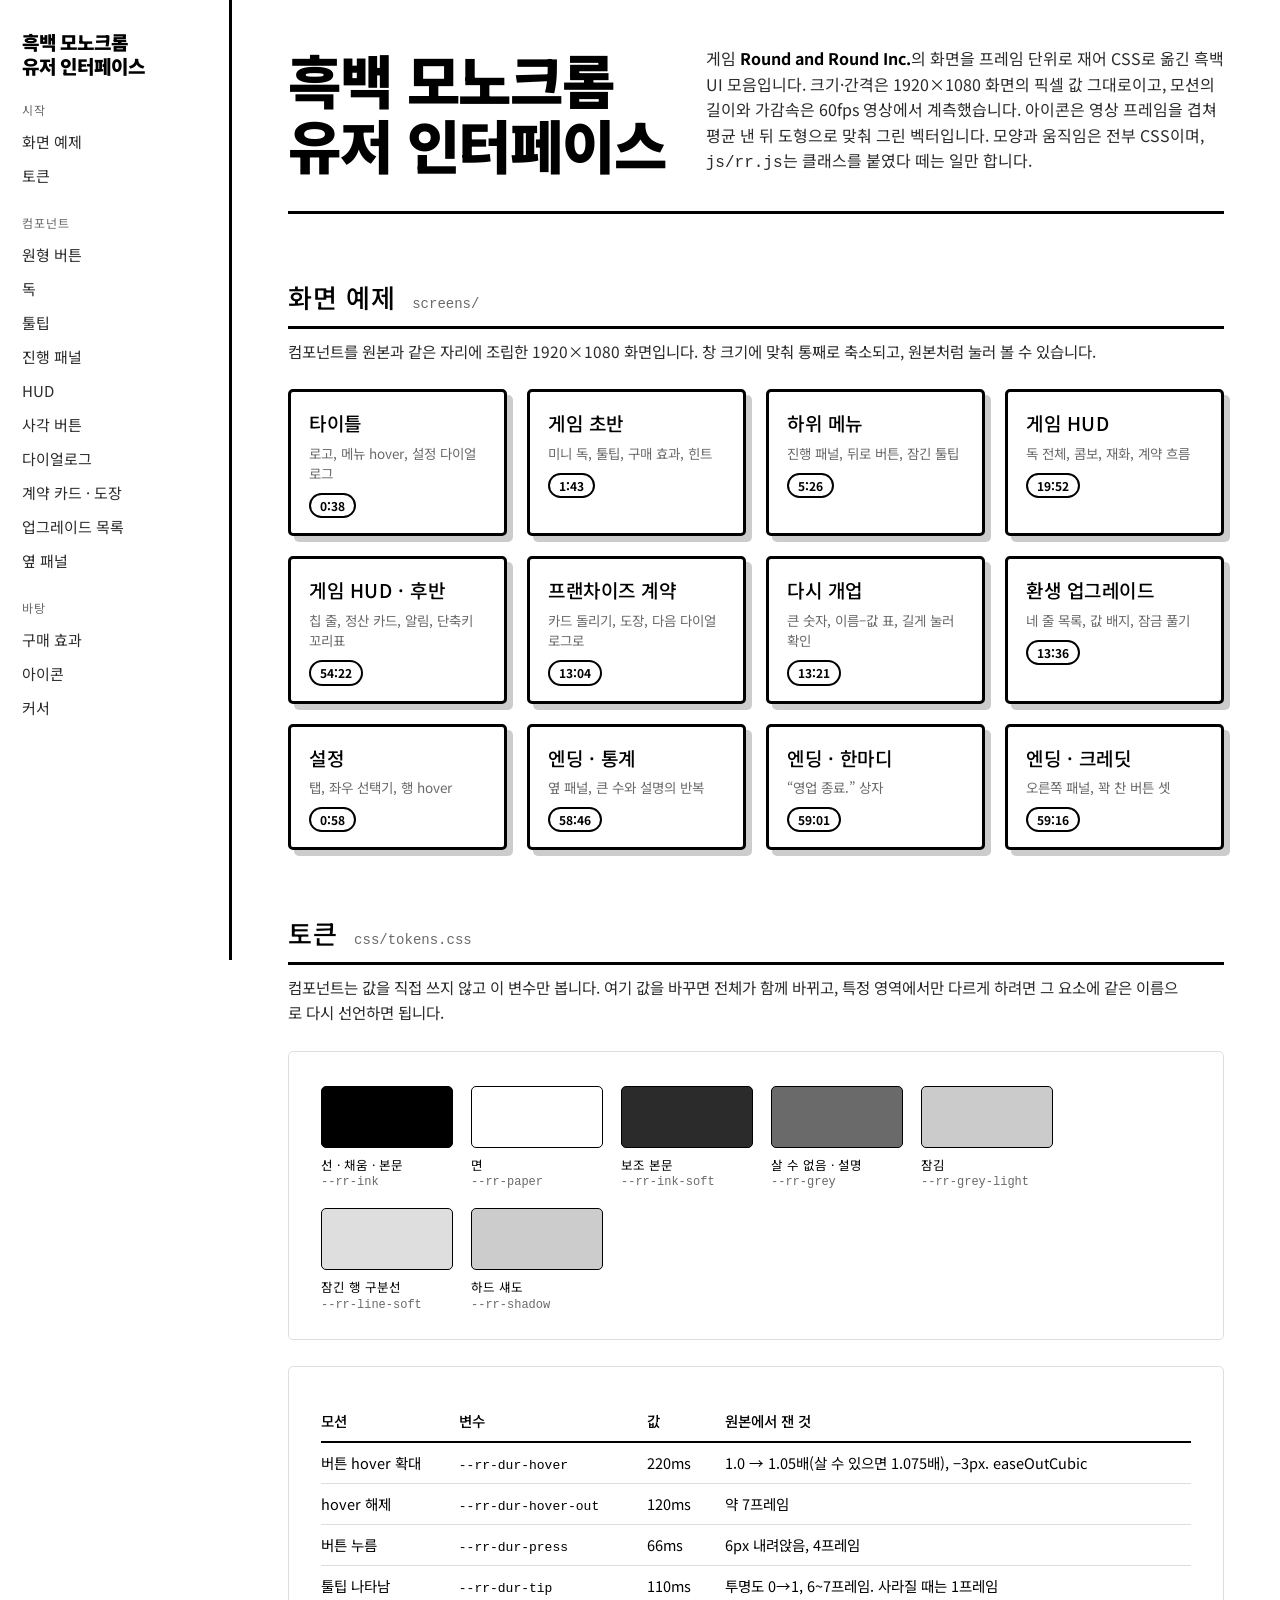
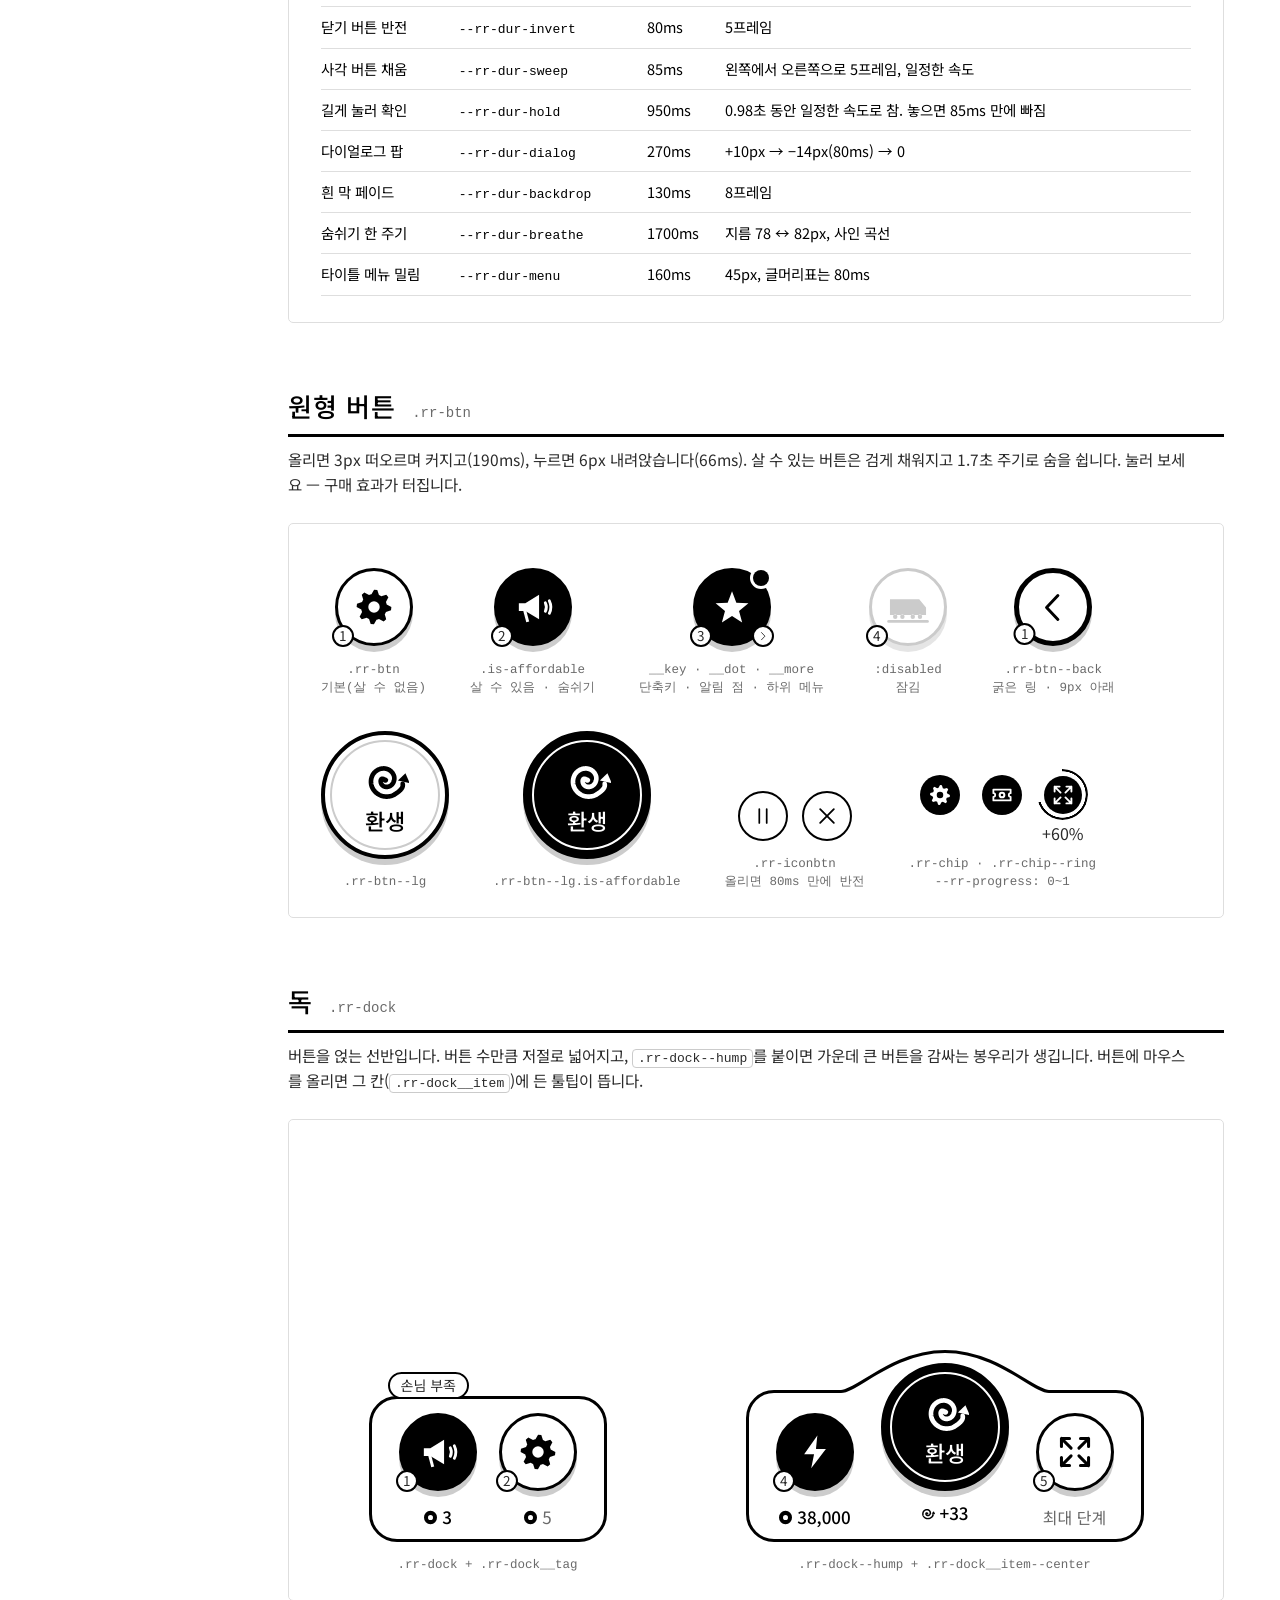
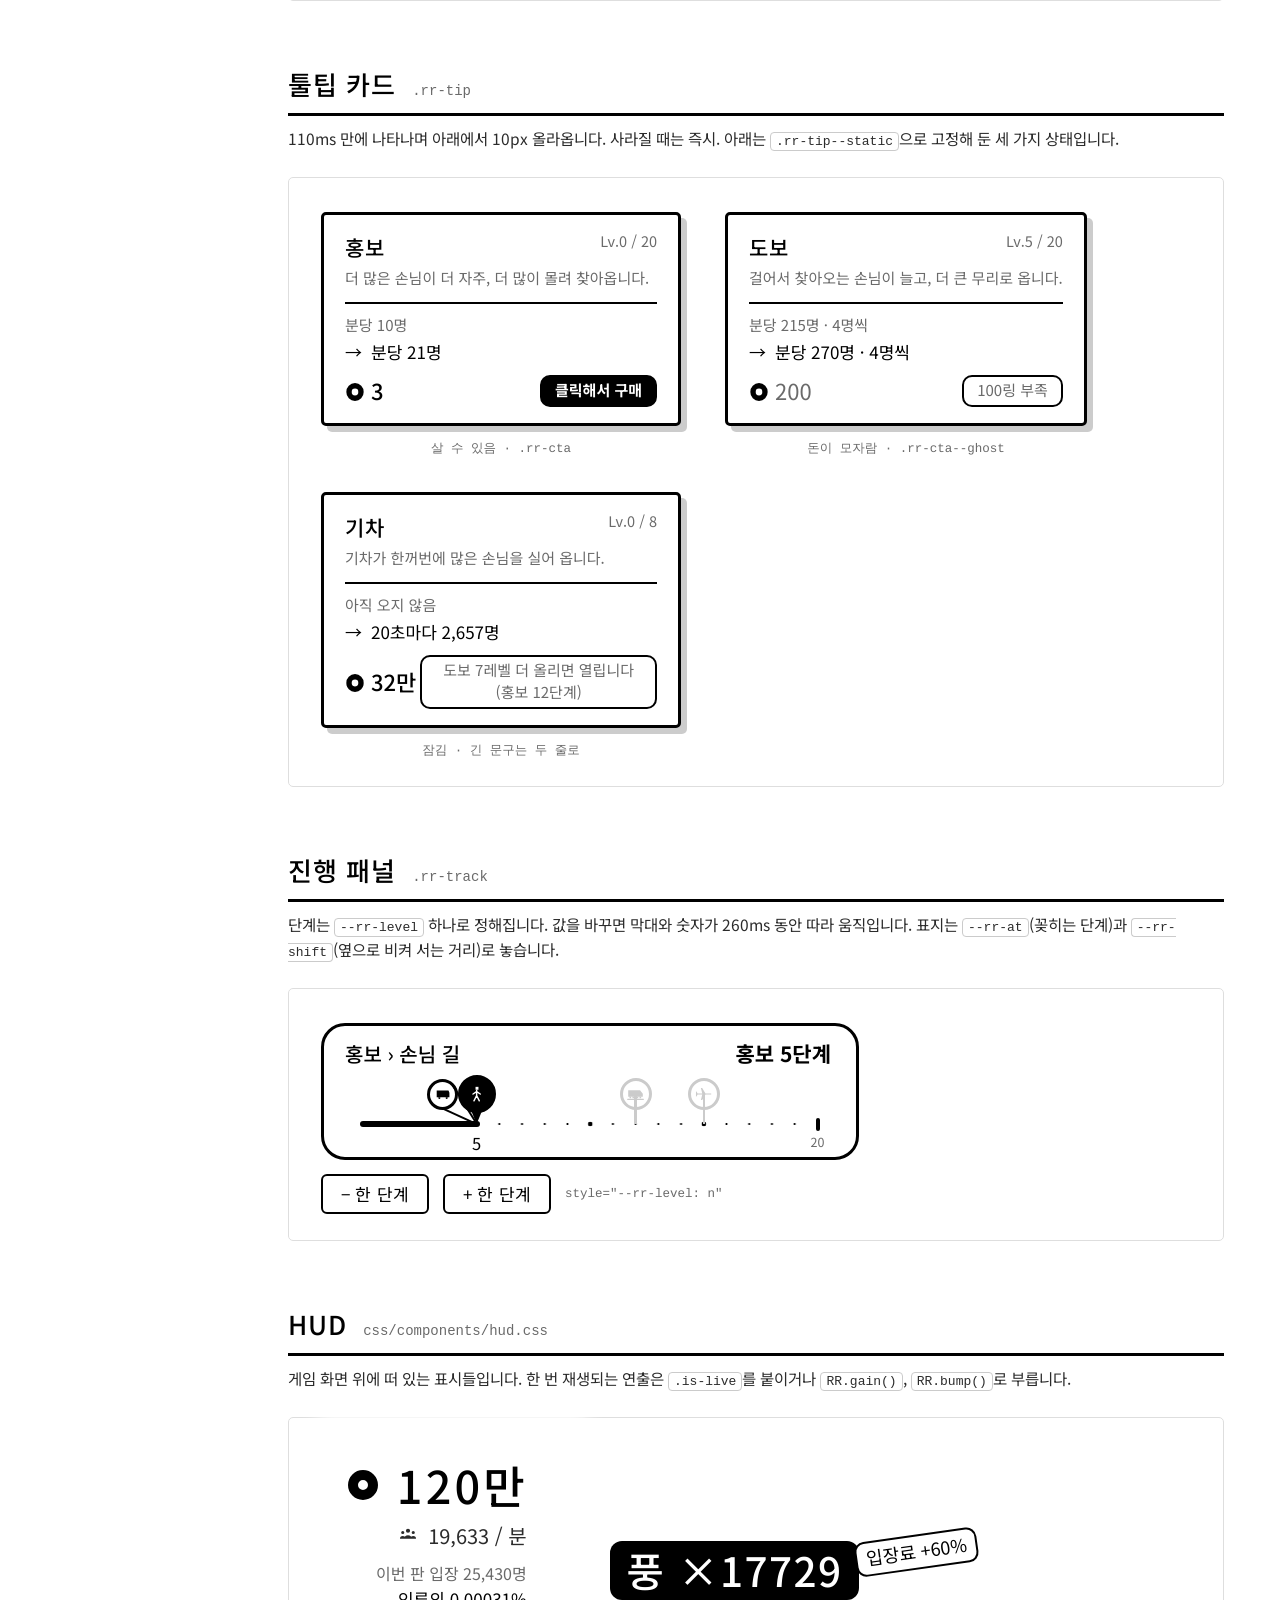
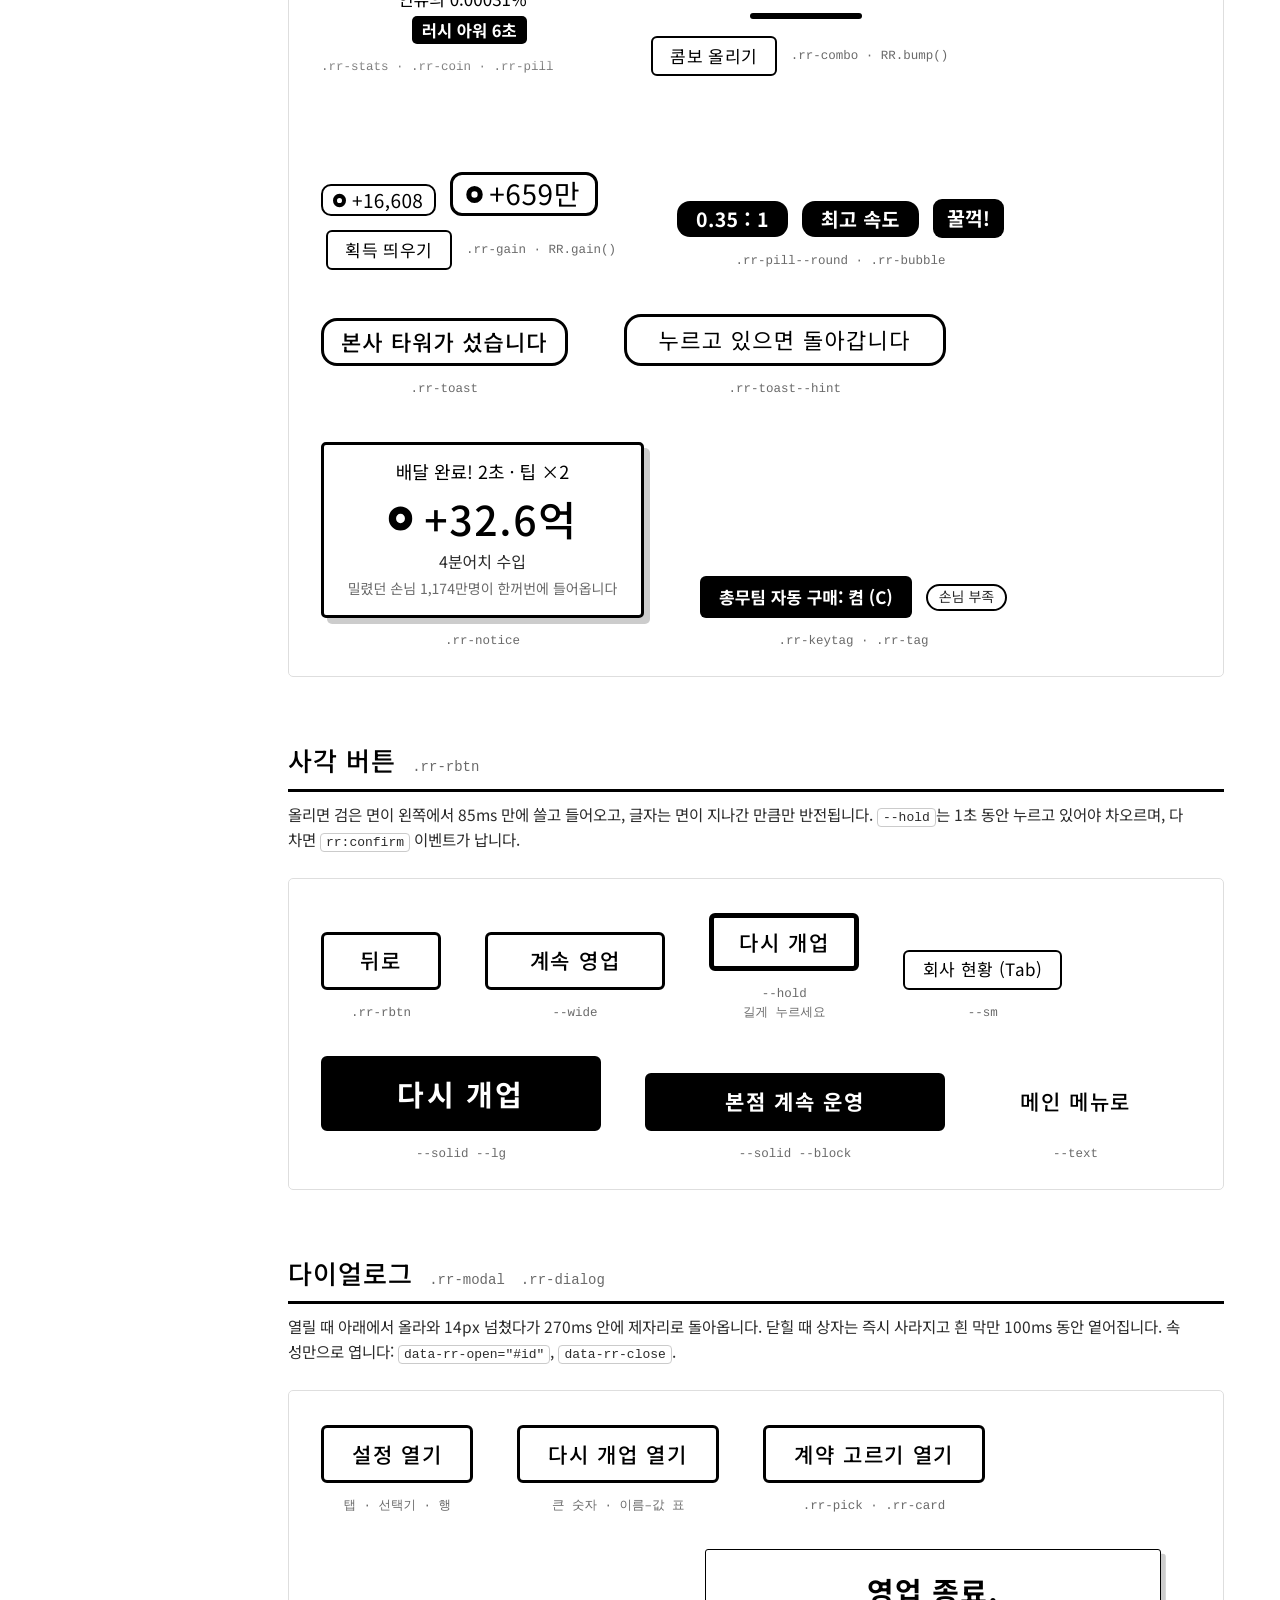
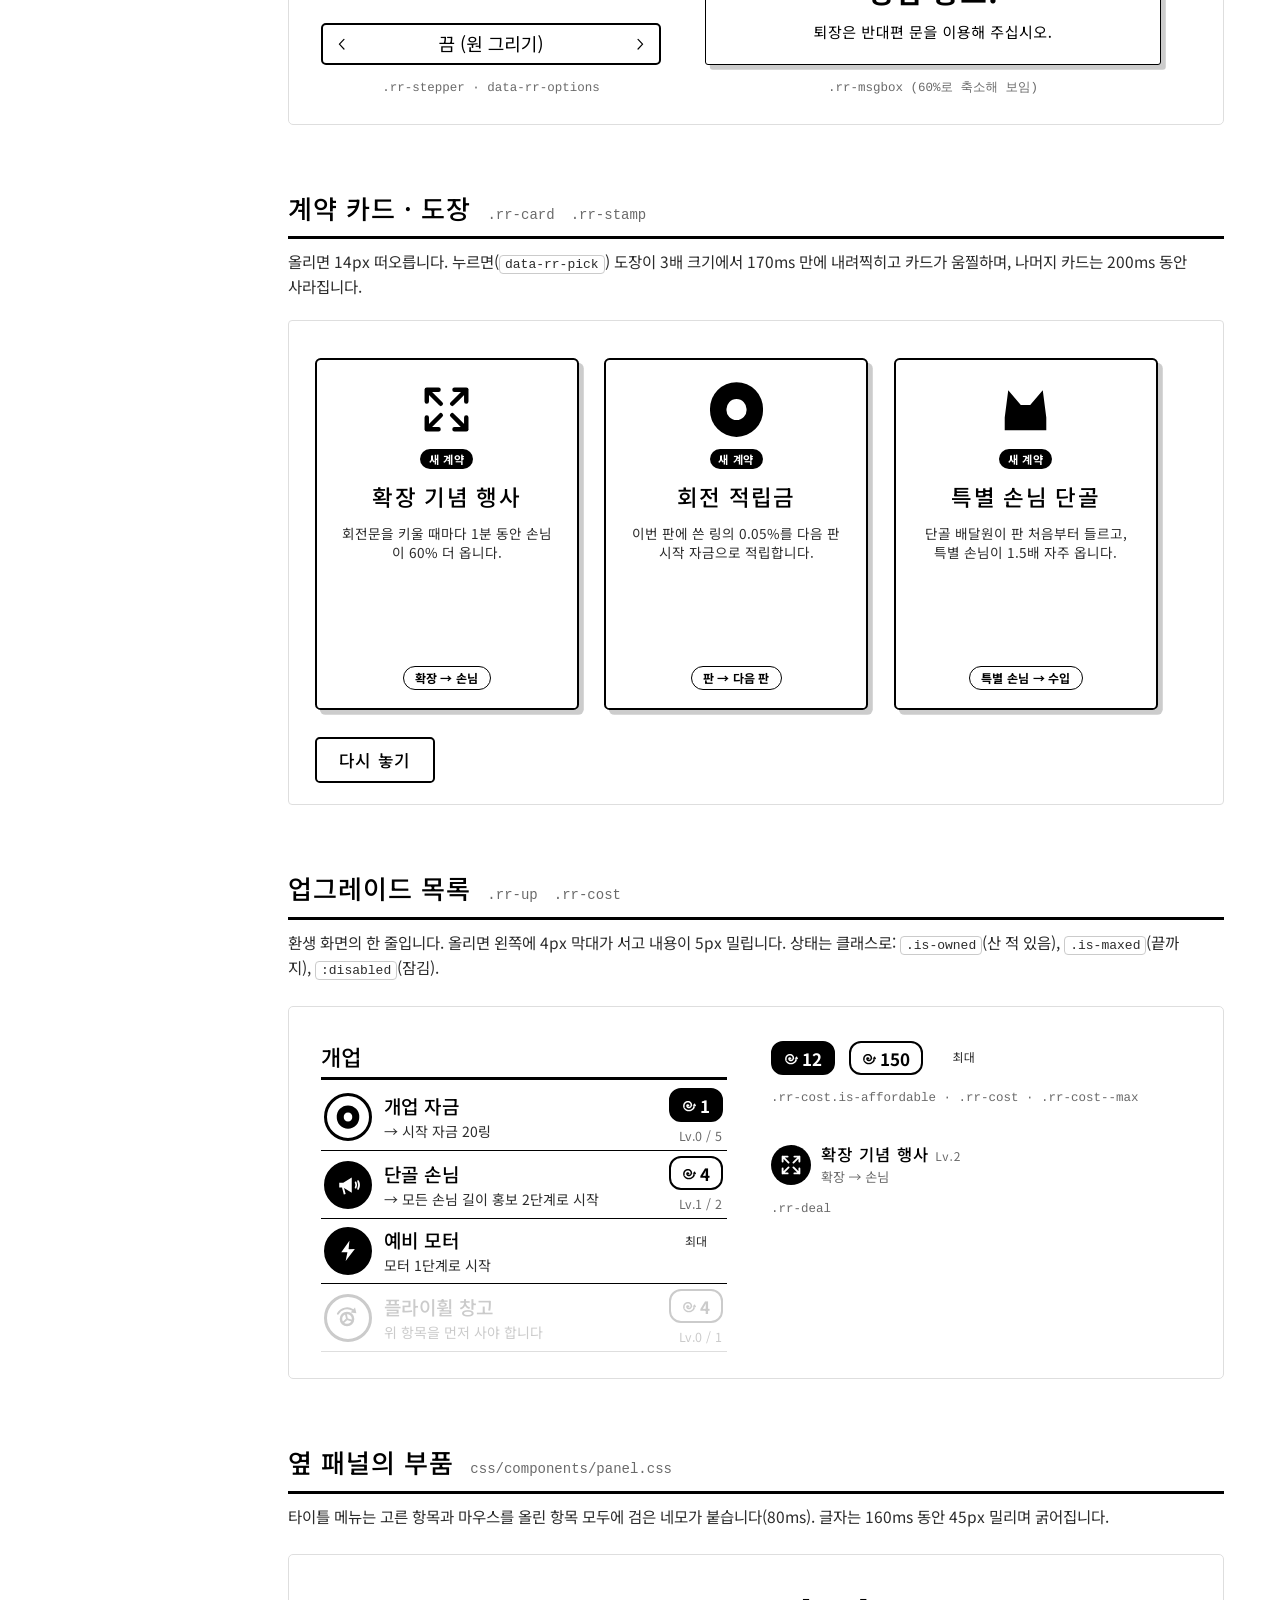
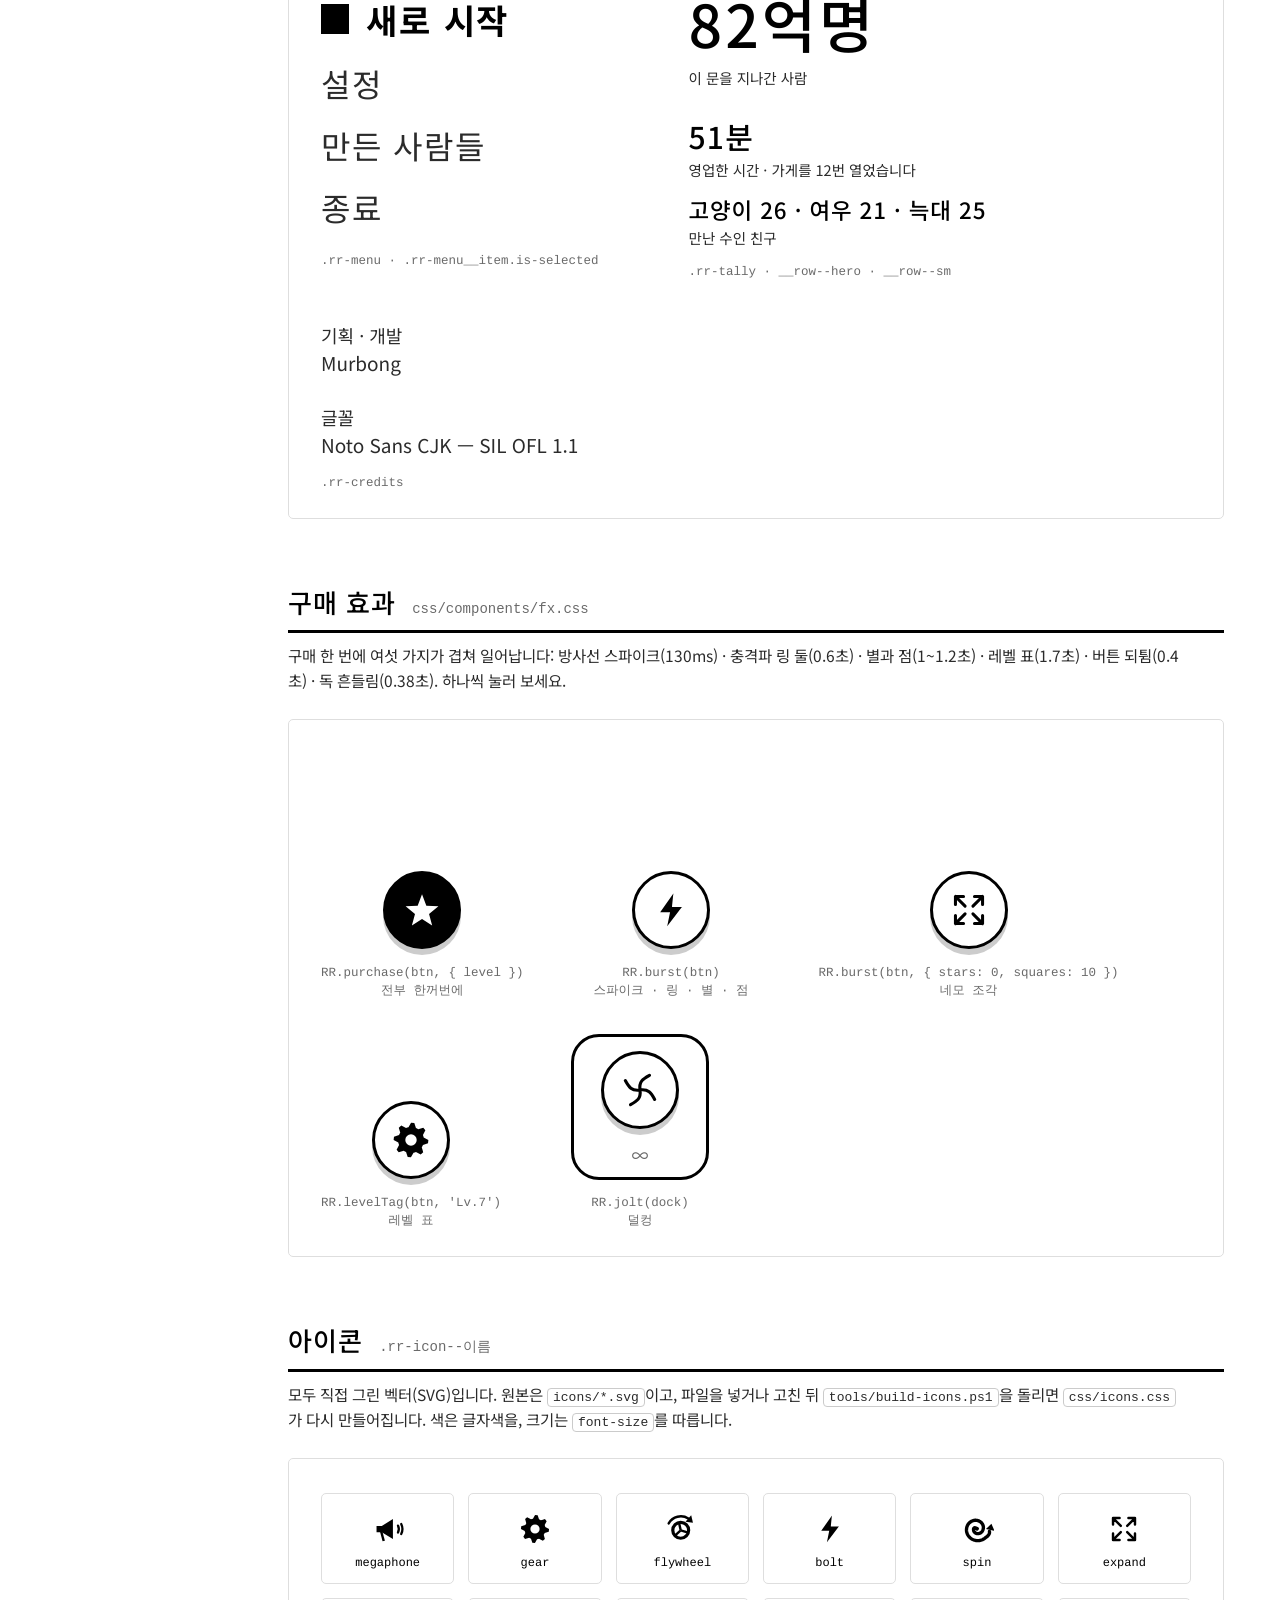
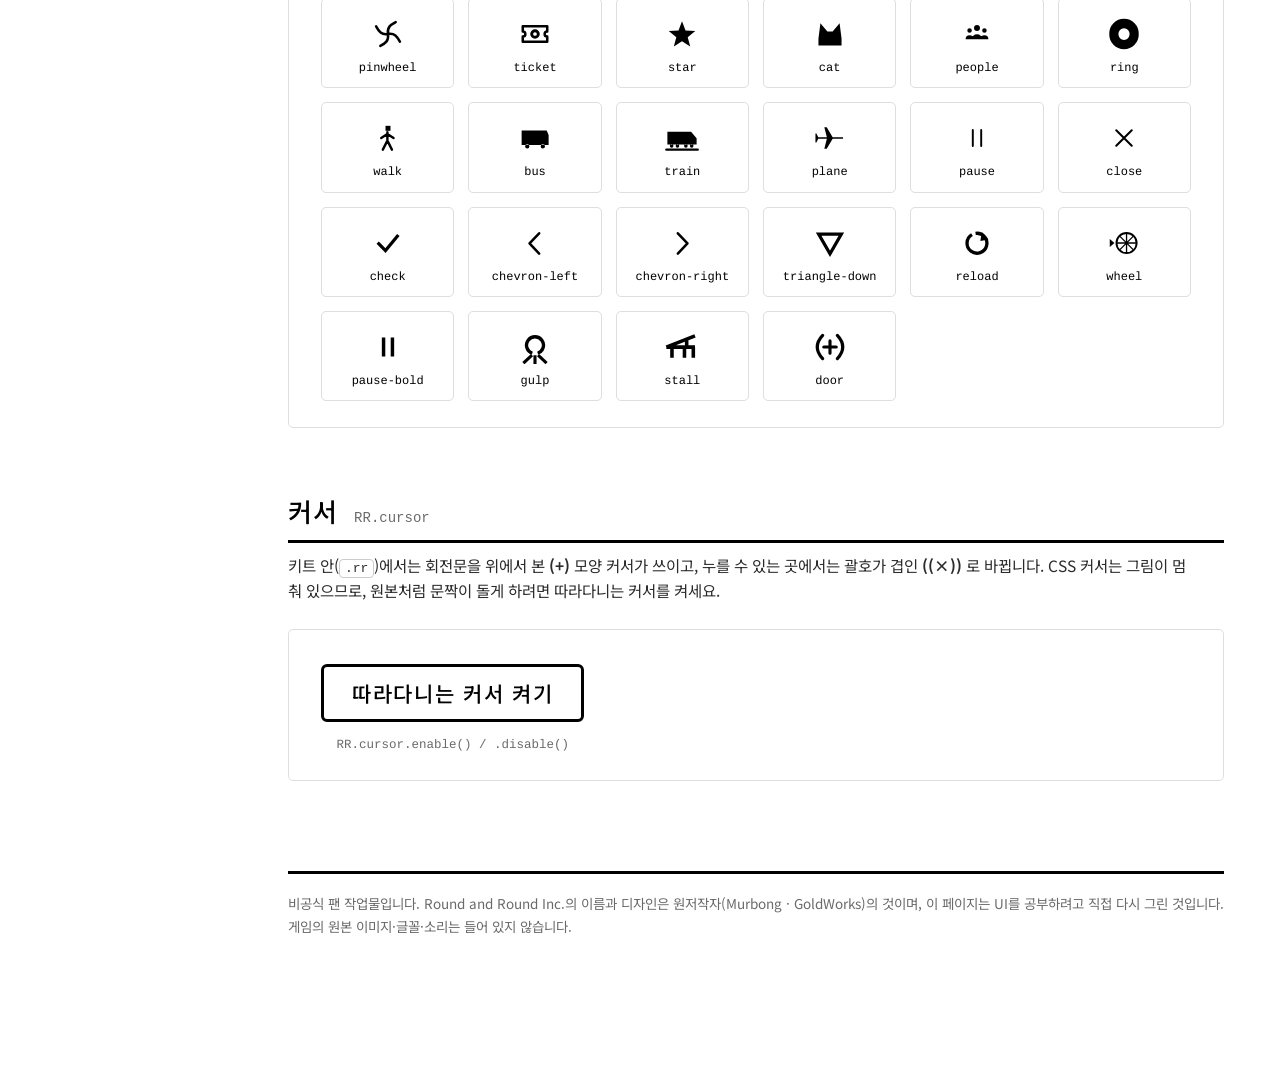
==== index.html @ be8ec8bc "흑백 모노크롬 유저 인터페이스: 첫 공개 - Round and Round Inc. 화면을 프레임 단위로 재어 옮긴 CSS UI 모음 - 컴포넌트 10종, 화면 예제 6개, 벡터 아" ====
<!doctype html>
<html lang="ko">
<head>
  <meta charset="utf-8">
  <meta name="viewport" content="width=device-width, initial-scale=1">
  <title>흑백 모노크롬 유저 인터페이스</title>
  <link rel="preconnect" href="https://fonts.googleapis.com">
  <link rel="preconnect" href="https://fonts.gstatic.com" crossorigin>
  <link rel="stylesheet" href="css/rr.css">
  <link rel="stylesheet" href="gallery.css">
</head>
<body>
<div class="g-wrap">

  <nav class="g-nav">
    <a class="g-nav__brand" href="#top">흑백 모노크롬<br>유저 인터페이스</a>
    <div class="g-nav__group">시작</div>
    <a class="g-link" href="#screens">화면 예제</a>
    <a class="g-link" href="#tokens">토큰</a>
    <div class="g-nav__group">컴포넌트</div>
    <a class="g-link" href="#btn">원형 버튼</a>
    <a class="g-link" href="#dock">독</a>
    <a class="g-link" href="#tip">툴팁</a>
    <a class="g-link" href="#track">진행 패널</a>
    <a class="g-link" href="#hud">HUD</a>
    <a class="g-link" href="#rbtn">사각 버튼</a>
    <a class="g-link" href="#dialog">다이얼로그</a>
    <a class="g-link" href="#card">계약 카드 · 도장</a>
    <a class="g-link" href="#list">업그레이드 목록</a>
    <a class="g-link" href="#panel">옆 패널</a>
    <div class="g-nav__group">바탕</div>
    <a class="g-link" href="#fx">구매 효과</a>
    <a class="g-link" href="#icons">아이콘</a>
    <a class="g-link" href="#cursor">커서</a>
  </nav>

  <main class="g-main" id="top">

    <header class="g-hero">
      <h1 class="g-title">흑백 모노크롬<br>유저 인터페이스</h1>
      <p>게임 <b>Round and Round Inc.</b>의 화면을 프레임 단위로 재어 CSS로 옮긴 흑백 UI 모음입니다. 크기·간격은 1920×1080 화면의 픽셀 값 그대로이고, 모션의 길이와 가감속은 60fps 영상에서 계측했습니다. 아이콘은 영상 프레임을 겹쳐 평균 낸 뒤 도형으로 맞춰 그린 벡터입니다. 모양과 움직임은 전부 CSS이며, <code>js/rr.js</code>는 클래스를 붙였다 떼는 일만 합니다.</p>
    </header>

    <!-- ───────────────────────── 화면 ───────────────────────── -->
    <section class="g-sec" id="screens">
      <h2>화면 예제 <code>screens/</code></h2>
      <p class="g-lead">컴포넌트를 원본과 같은 자리에 조립한 1920×1080 화면입니다. 창 크기에 맞춰 통째로 축소되고, 원본처럼 눌러 볼 수 있습니다.</p>
      <div class="g-screens">
        <a class="g-screen" href="screens/title.html"><b>타이틀</b><span>로고, 메뉴 hover, 설정 다이얼로그</span><i>0:38</i></a>
        <a class="g-screen" href="screens/early.html"><b>게임 초반</b><span>미니 독, 툴팁, 구매 효과, 힌트</span><i>1:43</i></a>
        <a class="g-screen" href="screens/submenu.html"><b>하위 메뉴</b><span>진행 패널, 뒤로 버튼, 잠긴 툴팁</span><i>5:26</i></a>
        <a class="g-screen" href="screens/hud.html"><b>게임 HUD</b><span>독 전체, 콤보, 재화, 계약 흐름</span><i>19:52</i></a>
        <a class="g-screen" href="screens/hud.html?scene=late"><b>게임 HUD · 후반</b><span>칩 줄, 정산 카드, 알림, 단축키 꼬리표</span><i>54:22</i></a>
        <a class="g-screen" href="screens/hud.html?open=franchise"><b>프랜차이즈 계약</b><span>카드 돌리기, 도장, 다음 다이얼로그로</span><i>13:04</i></a>
        <a class="g-screen" href="screens/hud.html?open=reopen"><b>다시 개업</b><span>큰 숫자, 이름–값 표, 길게 눌러 확인</span><i>13:21</i></a>
        <a class="g-screen" href="screens/prestige.html"><b>환생 업그레이드</b><span>네 줄 목록, 값 배지, 잠금 풀기</span><i>13:36</i></a>
        <a class="g-screen" href="screens/title.html?open=settings"><b>설정</b><span>탭, 좌우 선택기, 행 hover</span><i>0:58</i></a>
        <a class="g-screen" href="screens/ending.html"><b>엔딩 · 통계</b><span>옆 패널, 큰 수와 설명의 반복</span><i>58:46</i></a>
        <a class="g-screen" href="screens/ending.html?step=2"><b>엔딩 · 한마디</b><span>“영업 종료.” 상자</span><i>59:01</i></a>
        <a class="g-screen" href="screens/ending.html?step=3"><b>엔딩 · 크레딧</b><span>오른쪽 패널, 꽉 찬 버튼 셋</span><i>59:16</i></a>
      </div>
    </section>

    <!-- ───────────────────────── 토큰 ───────────────────────── -->
    <section class="g-sec" id="tokens">
      <h2>토큰 <code>css/tokens.css</code></h2>
      <p class="g-lead">컴포넌트는 값을 직접 쓰지 않고 이 변수만 봅니다. 여기 값을 바꾸면 전체가 함께 바뀌고, 특정 영역에서만 다르게 하려면 그 요소에 같은 이름으로 다시 선언하면 됩니다.</p>
      <div class="g-demo g-demo--top">
        <div class="g-swatches" id="swatches"></div>
      </div>
      <div class="g-demo g-demo--top">
        <table class="g-table" id="motion-table">
          <thead><tr><th>모션</th><th>변수</th><th>값</th><th>원본에서 잰 것</th></tr></thead>
          <tbody></tbody>
        </table>
      </div>
    </section>

    <!-- ───────────────────────── 원형 버튼 ───────────────────────── -->
    <section class="g-sec" id="btn">
      <h2>원형 버튼 <code>.rr-btn</code></h2>
      <p class="g-lead">올리면 3px 떠오르며 커지고(190ms), 누르면 6px 내려앉습니다(66ms). 살 수 있는 버튼은 검게 채워지고 1.7초 주기로 숨을 쉽니다. 눌러 보세요 — 구매 효과가 터집니다.</p>
      <div class="g-demo rr">
        <div class="g-item">
          <button class="rr-btn" data-rr-buy><span class="rr-btn__body"><span class="rr-btn__disc"><i class="rr-icon rr-icon--gear"></i></span><span class="rr-btn__key">1</span></span></button>
          <span class="g-cap">.rr-btn
기본(살 수 없음)</span>
        </div>
        <div class="g-item">
          <button class="rr-btn is-affordable" data-rr-buy data-rr-level="0"><span class="rr-btn__body"><span class="rr-btn__disc"><i class="rr-icon rr-icon--megaphone"></i></span><span class="rr-btn__key">2</span></span></button>
          <span class="g-cap">.is-affordable
살 수 있음 · 숨쉬기</span>
        </div>
        <div class="g-item">
          <button class="rr-btn is-affordable" data-rr-buy data-rr-level="3"><span class="rr-btn__body"><span class="rr-btn__disc"><i class="rr-icon rr-icon--star"></i></span><span class="rr-btn__key">3</span><span class="rr-btn__dot"></span><span class="rr-btn__more"><i class="rr-icon rr-icon--chevron-right"></i></span></span></button>
          <span class="g-cap">__key · __dot · __more
단축키 · 알림 점 · 하위 메뉴</span>
        </div>
        <div class="g-item">
          <button class="rr-btn" disabled><span class="rr-btn__body"><span class="rr-btn__disc"><i class="rr-icon rr-icon--train"></i></span><span class="rr-btn__key">4</span></span></button>
          <span class="g-cap">:disabled
잠김</span>
        </div>
        <div class="g-item">
          <button class="rr-btn rr-btn--back"><span class="rr-btn__body"><span class="rr-btn__disc"><i class="rr-icon rr-icon--chevron-left"></i></span><span class="rr-btn__key">1</span></span></button>
          <span class="g-cap" style="margin-top: 9px">.rr-btn--back
굵은 링 · 9px 아래</span>
        </div>
        <div class="g-item">
          <button class="rr-btn rr-btn--lg" data-rr-buy><span class="rr-btn__body"><span class="rr-btn__disc"><i class="rr-icon rr-icon--spin"></i><span class="rr-btn__label">환생</span></span></span></button>
          <span class="g-cap">.rr-btn--lg</span>
        </div>
        <div class="g-item">
          <button class="rr-btn rr-btn--lg is-affordable" data-rr-buy><span class="rr-btn__body"><span class="rr-btn__disc"><i class="rr-icon rr-icon--spin"></i><span class="rr-btn__label">환생</span></span></span></button>
          <span class="g-cap">.rr-btn--lg.is-affordable</span>
        </div>
        <div class="g-item">
          <div class="g-row">
            <button class="rr-iconbtn" aria-label="일시정지"><i class="rr-icon rr-icon--pause"></i></button>
            <button class="rr-iconbtn" aria-label="닫기"><i class="rr-icon rr-icon--close"></i></button>
          </div>
          <span class="g-cap">.rr-iconbtn
올리면 80ms 만에 반전</span>
        </div>
        <div class="g-item">
          <div class="g-row" style="gap: 22px; padding-bottom: 26px">
            <span class="rr-chip"><i class="rr-icon rr-icon--gear"></i></span>
            <span class="rr-chip"><i class="rr-icon rr-icon--ticket"></i></span>
            <span class="rr-chip rr-chip--ring" style="--rr-progress: .7" data-label="+60%"><i class="rr-icon rr-icon--expand"></i></span>
          </div>
          <span class="g-cap">.rr-chip · .rr-chip--ring
--rr-progress: 0~1</span>
        </div>
      </div>
    </section>

    <!-- ───────────────────────── 독 ───────────────────────── -->
    <section class="g-sec" id="dock">
      <h2>독 <code>.rr-dock</code></h2>
      <p class="g-lead">버튼을 얹는 선반입니다. 버튼 수만큼 저절로 넓어지고, <code>.rr-dock--hump</code>를 붙이면 가운데 큰 버튼을 감싸는 봉우리가 생깁니다. 버튼에 마우스를 올리면 그 칸(<code>.rr-dock__item</code>)에 든 툴팁이 뜹니다.</p>
      <div class="g-demo g-demo--tall rr" style="justify-content: space-around">
        <div class="g-item">
          <div class="rr-dock">
            <span class="rr-tag rr-dock__tag">손님 부족</span>
            <div class="rr-dock__item">
              <button class="rr-btn is-affordable" data-rr-buy data-rr-level="0"><span class="rr-btn__body"><span class="rr-btn__disc"><i class="rr-icon rr-icon--megaphone"></i></span><span class="rr-btn__key">1</span></span></button>
              <div class="rr-price is-affordable"><i class="rr-icon rr-icon--ring"></i>3</div>
              <div class="rr-tip">
                <div class="rr-tip__head"><b class="rr-tip__title">홍보</b><span class="rr-tip__lv">Lv.0 / 20</span></div>
                <p class="rr-tip__desc">더 많은 손님이 더 자주, 더 많이 몰려 찾아옵니다.</p>
                <div class="rr-tip__now">분당 10명</div>
                <div class="rr-tip__next">분당 21명</div>
                <div class="rr-tip__foot"><span class="rr-price rr-price--lg is-affordable"><i class="rr-icon rr-icon--ring"></i>3</span><span class="rr-cta">클릭해서 구매</span></div>
              </div>
            </div>
            <div class="rr-dock__item">
              <button class="rr-btn"><span class="rr-btn__body"><span class="rr-btn__disc"><i class="rr-icon rr-icon--gear"></i></span><span class="rr-btn__key">2</span></span></button>
              <div class="rr-price"><i class="rr-icon rr-icon--ring"></i>5</div>
              <div class="rr-tip">
                <div class="rr-tip__head"><b class="rr-tip__title">기어 교체</b><span class="rr-tip__lv">Lv.0 / 9</span></div>
                <p class="rr-tip__desc">같은 손놀림으로 문이 더 많이 돕니다.</p>
                <div class="rr-tip__now">손잡이 5바퀴 = 문 1바퀴</div>
                <div class="rr-tip__next">손잡이 4바퀴 = 문 1바퀴 · 수동 최고 속도 +5%</div>
                <div class="rr-tip__foot"><span class="rr-price rr-price--lg"><i class="rr-icon rr-icon--ring"></i>5</span><span class="rr-cta rr-cta--ghost">2링 부족</span></div>
              </div>
            </div>
          </div>
          <span class="g-cap">.rr-dock + .rr-dock__tag</span>
        </div>

        <div class="g-item">
          <div class="rr-dock rr-dock--hump">
            <div class="rr-dock__item">
              <button class="rr-btn is-affordable" data-rr-buy data-rr-level="4"><span class="rr-btn__body"><span class="rr-btn__disc"><i class="rr-icon rr-icon--bolt"></i></span><span class="rr-btn__key">4</span></span></button>
              <div class="rr-price is-affordable"><i class="rr-icon rr-icon--ring"></i>38,000</div>
            </div>
            <div class="rr-dock__item rr-dock__item--center">
              <button class="rr-btn rr-btn--lg is-affordable"><span class="rr-btn__body"><span class="rr-btn__disc"><i class="rr-icon rr-icon--spin"></i><span class="rr-btn__label">환생</span></span></span></button>
              <div class="rr-price is-affordable"><i class="rr-icon rr-icon--spin"></i>+33</div>
              <div class="rr-tip">
                <div class="rr-tip__head"><b class="rr-tip__title">다시 개업</b></div>
                <p class="rr-tip__desc">다시 개업하면 회전문, 업그레이드, 링, 이번 판 입장 인원이 모두 처음으로 돌아갑니다.</p>
                <div class="rr-tip__now">스핀 에너지를 얻습니다</div>
                <div class="rr-tip__foot"><span class="rr-price rr-price--lg is-affordable"><i class="rr-icon rr-icon--spin"></i>+33</span></div>
              </div>
            </div>
            <div class="rr-dock__item">
              <button class="rr-btn"><span class="rr-btn__body"><span class="rr-btn__disc"><i class="rr-icon rr-icon--expand"></i></span><span class="rr-btn__key">5</span></span></button>
              <div class="rr-price rr-price--note">최대 단계</div>
            </div>
          </div>
          <span class="g-cap">.rr-dock--hump + .rr-dock__item--center</span>
        </div>
      </div>
    </section>

    <!-- ───────────────────────── 툴팁 ───────────────────────── -->
    <section class="g-sec" id="tip">
      <h2>툴팁 카드 <code>.rr-tip</code></h2>
      <p class="g-lead">110ms 만에 나타나며 아래에서 10px 올라옵니다. 사라질 때는 즉시. 아래는 <code>.rr-tip--static</code>으로 고정해 둔 세 가지 상태입니다.</p>
      <div class="g-demo g-demo--top rr">
        <div class="g-item">
          <div class="rr-tip rr-tip--static">
            <div class="rr-tip__head"><b class="rr-tip__title">홍보</b><span class="rr-tip__lv">Lv.0 / 20</span></div>
            <p class="rr-tip__desc">더 많은 손님이 더 자주, 더 많이 몰려 찾아옵니다.</p>
            <div class="rr-tip__now">분당 10명</div>
            <div class="rr-tip__next">분당 21명</div>
            <div class="rr-tip__foot"><span class="rr-price rr-price--lg is-affordable"><i class="rr-icon rr-icon--ring"></i>3</span><span class="rr-cta">클릭해서 구매</span></div>
          </div>
          <span class="g-cap">살 수 있음 · .rr-cta</span>
        </div>
        <div class="g-item">
          <div class="rr-tip rr-tip--static">
            <div class="rr-tip__head"><b class="rr-tip__title">도보</b><span class="rr-tip__lv">Lv.5 / 20</span></div>
            <p class="rr-tip__desc">걸어서 찾아오는 손님이 늘고, 더 큰 무리로 옵니다.</p>
            <div class="rr-tip__now">분당 215명 · 4명씩</div>
            <div class="rr-tip__next">분당 270명 · 4명씩</div>
            <div class="rr-tip__foot"><span class="rr-price rr-price--lg"><i class="rr-icon rr-icon--ring"></i>200</span><span class="rr-cta rr-cta--ghost">100링 부족</span></div>
          </div>
          <span class="g-cap">돈이 모자람 · .rr-cta--ghost</span>
        </div>
        <div class="g-item">
          <div class="rr-tip rr-tip--static">
            <div class="rr-tip__head"><b class="rr-tip__title">기차</b><span class="rr-tip__lv">Lv.0 / 8</span></div>
            <p class="rr-tip__desc">기차가 한꺼번에 많은 손님을 실어 옵니다.</p>
            <div class="rr-tip__now">아직 오지 않음</div>
            <div class="rr-tip__next">20초마다 2,657명</div>
            <div class="rr-tip__foot"><span class="rr-price rr-price--lg is-affordable"><i class="rr-icon rr-icon--ring"></i>32만</span><span class="rr-cta rr-cta--ghost">도보 7레벨 더 올리면 열립니다 (홍보 12단계)</span></div>
          </div>
          <span class="g-cap">잠김 · 긴 문구는 두 줄로</span>
        </div>
      </div>
    </section>

    <!-- ───────────────────────── 진행 패널 ───────────────────────── -->
    <section class="g-sec" id="track">
      <h2>진행 패널 <code>.rr-track</code></h2>
      <p class="g-lead">단계는 <code>--rr-level</code> 하나로 정해집니다. 값을 바꾸면 막대와 숫자가 260ms 동안 따라 움직입니다. 표지는 <code>--rr-at</code>(꽂히는 단계)과 <code>--rr-shift</code>(옆으로 비켜 서는 거리)로 놓습니다.</p>
      <div class="g-demo rr">
        <div class="g-item g-item--left">
          <div class="rr-track" id="g-track" style="width: 538px; --rr-level: 5; --rr-max: 20">
            <div class="rr-track__head"><span>홍보 › 손님 길</span><b id="g-track-title">홍보 5단계</b></div>
            <div class="rr-track__rail">
              <span class="rr-track__dots"></span>
              <span class="rr-track__fill"></span>
              <span class="rr-track__pin is-open" id="g-pin-bus" style="--rr-at: 5; --rr-shift: -34px"><b><i class="rr-icon rr-icon--bus"></i></b></span>
              <span class="rr-track__pin is-current" id="g-pin-walk" style="--rr-at: 5"><b><i class="rr-icon rr-icon--walk"></i></b></span>
              <span class="rr-track__pin" id="g-pin-train" style="--rr-at: 12"><b><i class="rr-icon rr-icon--train"></i></b></span>
              <span class="rr-track__pin" id="g-pin-plane" style="--rr-at: 15"><b><i class="rr-icon rr-icon--plane"></i></b></span>
              <span class="rr-track__now" id="g-track-now">5</span>
              <span class="rr-track__max">20</span>
            </div>
          </div>
          <div class="g-row">
            <button class="rr-rbtn rr-rbtn--sm" id="g-track-down"><span class="rr-rbtn__label">− 한 단계</span></button>
            <button class="rr-rbtn rr-rbtn--sm" id="g-track-up"><span class="rr-rbtn__label">+ 한 단계</span></button>
            <span class="g-cap">style="--rr-level: n"</span>
          </div>
        </div>
      </div>
    </section>

    <!-- ───────────────────────── HUD ───────────────────────── -->
    <section class="g-sec" id="hud">
      <h2>HUD <code>css/components/hud.css</code></h2>
      <p class="g-lead">게임 화면 위에 떠 있는 표시들입니다. 한 번 재생되는 연출은 <code>.is-live</code>를 붙이거나 <code>RR.gain()</code>, <code>RR.bump()</code>로 부릅니다.</p>
      <div class="g-demo rr" style="gap: 44px 56px">
        <div class="g-item">
          <div class="rr-stats">
            <div class="rr-stats__main"><i class="rr-coin"></i><span class="rr-num" id="g-money">120만</span></div>
            <div class="rr-stats__rate"><i class="rr-icon rr-icon--people"></i>19,633 / 분</div>
            <div class="rr-stats__sub">이번 판 입장 25,430명</div>
            <div class="rr-stats__sub is-strong">인류의 0.00031%</div>
            <span class="rr-pill">러시 아워 6초</span>
          </div>
          <span class="g-cap">.rr-stats · .rr-coin · .rr-pill</span>
        </div>
        <div class="g-item">
          <div style="padding: 26px 130px 22px 0">
            <div class="rr-combo" id="g-combo" style="--rr-combo-time: .8">
              <div class="rr-combo__label">풍 ×<span class="rr-num" id="g-combo-n">17729</span></div>
              <span class="rr-combo__tag">입장료 +60%</span>
              <span class="rr-combo__bar"></span>
            </div>
          </div>
          <div class="g-row"><button class="rr-rbtn rr-rbtn--sm" id="g-combo-btn"><span class="rr-rbtn__label">콤보 올리기</span></button><span class="g-cap">.rr-combo · RR.bump()</span></div>
        </div>
        <div class="g-item">
          <div class="g-row" id="g-gains" style="position: relative; height: 96px; width: 300px; align-items: flex-end">
            <span class="rr-gain"><i class="rr-icon rr-icon--ring"></i>+16,608</span>
            <span class="rr-gain rr-gain--lg"><i class="rr-icon rr-icon--ring"></i>+659만</span>
          </div>
          <div class="g-row"><button class="rr-rbtn rr-rbtn--sm" id="g-gain-btn"><span class="rr-rbtn__label">획득 띄우기</span></button><span class="g-cap">.rr-gain · RR.gain()</span></div>
        </div>
        <div class="g-item">
          <div class="g-row">
            <span class="rr-pill rr-pill--round">0.35 : 1</span>
            <span class="rr-pill rr-pill--round">최고 속도</span>
            <span class="rr-bubble">꿀꺽!</span>
          </div>
          <span class="g-cap">.rr-pill--round · .rr-bubble</span>
        </div>
        <div class="g-item">
          <span class="rr-toast">본사 타워가 섰습니다</span>
          <span class="g-cap">.rr-toast</span>
        </div>
        <div class="g-item">
          <span class="rr-toast rr-toast--hint">누르고 있으면 돌아갑니다</span>
          <span class="g-cap">.rr-toast--hint</span>
        </div>
        <div class="g-item">
          <div class="rr-notice">
            <div class="rr-notice__title">배달 완료! 2초 · 팁 ×2</div>
            <div class="rr-notice__value"><i class="rr-icon rr-icon--ring"></i>+32.6억</div>
            <div class="rr-notice__sub">4분어치 수입</div>
            <div class="rr-notice__foot">밀렸던 손님 1,174만명이 한꺼번에 들어옵니다</div>
          </div>
          <span class="g-cap">.rr-notice</span>
        </div>
        <div class="g-item">
          <div class="g-row">
            <span class="rr-keytag">총무팀 자동 구매: 켬 (C)</span>
            <span class="rr-tag">손님 부족</span>
          </div>
          <span class="g-cap">.rr-keytag · .rr-tag</span>
        </div>
      </div>
    </section>

    <!-- ───────────────────────── 사각 버튼 ───────────────────────── -->
    <section class="g-sec" id="rbtn">
      <h2>사각 버튼 <code>.rr-rbtn</code></h2>
      <p class="g-lead">올리면 검은 면이 왼쪽에서 85ms 만에 쓸고 들어오고, 글자는 면이 지나간 만큼만 반전됩니다. <code>--hold</code>는 1초 동안 누르고 있어야 차오르며, 다 차면 <code>rr:confirm</code> 이벤트가 납니다.</p>
      <div class="g-demo rr">
        <div class="g-item"><button class="rr-rbtn"><span class="rr-rbtn__label">뒤로</span></button><span class="g-cap">.rr-rbtn</span></div>
        <div class="g-item"><button class="rr-rbtn rr-rbtn--wide"><span class="rr-rbtn__label">계속 영업</span></button><span class="g-cap">--wide</span></div>
        <div class="g-item"><button class="rr-rbtn rr-rbtn--hold" id="g-hold"><span class="rr-rbtn__label">다시 개업</span></button><span class="g-cap" id="g-hold-cap">--hold
길게 누르세요</span></div>
        <div class="g-item"><button class="rr-rbtn rr-rbtn--sm"><span class="rr-rbtn__label">회사 현황 (Tab)</span></button><span class="g-cap">--sm</span></div>
        <div class="g-item"><button class="rr-rbtn rr-rbtn--solid rr-rbtn--lg"><span class="rr-rbtn__label">다시 개업</span></button><span class="g-cap">--solid --lg</span></div>
        <div class="g-item" style="width: 300px"><button class="rr-rbtn rr-rbtn--solid rr-rbtn--block"><span class="rr-rbtn__label">본점 계속 운영</span></button><span class="g-cap">--solid --block</span></div>
        <div class="g-item"><button class="rr-rbtn rr-rbtn--text"><span class="rr-rbtn__label">메인 메뉴로</span></button><span class="g-cap">--text</span></div>
      </div>
    </section>

    <!-- ───────────────────────── 다이얼로그 ───────────────────────── -->
    <section class="g-sec" id="dialog">
      <h2>다이얼로그 <code>.rr-modal</code> <code>.rr-dialog</code></h2>
      <p class="g-lead">열릴 때 아래에서 올라와 14px 넘쳤다가 270ms 안에 제자리로 돌아옵니다. 닫힐 때 상자는 즉시 사라지고 흰 막만 100ms 동안 옅어집니다. 속성만으로 엽니다: <code>data-rr-open="#id"</code>, <code>data-rr-close</code>.</p>
      <div class="g-demo rr">
        <div class="g-item"><button class="rr-rbtn" data-rr-open="#g-settings"><span class="rr-rbtn__label">설정 열기</span></button><span class="g-cap">탭 · 선택기 · 행</span></div>
        <div class="g-item"><button class="rr-rbtn" data-rr-open="#g-reopen"><span class="rr-rbtn__label">다시 개업 열기</span></button><span class="g-cap">큰 숫자 · 이름–값 표</span></div>
        <div class="g-item"><button class="rr-rbtn" data-rr-open="#g-pick"><span class="rr-rbtn__label">계약 고르기 열기</span></button><span class="g-cap">.rr-pick · .rr-card</span></div>
        <div class="g-item">
          <div class="rr-stepper" data-rr-options='["끔 (원 그리기)","누르고 있기"]'>
            <button class="rr-stepper__btn" data-rr-step="-1" aria-label="이전"><i class="rr-icon rr-icon--chevron-left"></i></button>
            <span class="rr-stepper__value">끔 (원 그리기)</span>
            <button class="rr-stepper__btn" data-rr-step="1" aria-label="다음"><i class="rr-icon rr-icon--chevron-right"></i></button>
          </div>
          <span class="g-cap">.rr-stepper · data-rr-options</span>
        </div>
        <div class="g-item">
          <div class="rr-msgbox" style="zoom: .6">
            <h3 class="rr-msgbox__title">영업 종료.</h3>
            <p class="rr-msgbox__sub">퇴장은 반대편 문을 이용해 주십시오.</p>
          </div>
          <span class="g-cap">.rr-msgbox (60%로 축소해 보임)</span>
        </div>
      </div>
    </section>

    <!-- ───────────────────────── 카드 ───────────────────────── -->
    <section class="g-sec" id="card">
      <h2>계약 카드 · 도장 <code>.rr-card</code> <code>.rr-stamp</code></h2>
      <p class="g-lead">올리면 14px 떠오릅니다. 누르면(<code>data-rr-pick</code>) 도장이 3배 크기에서 170ms 만에 내려찍히고 카드가 움찔하며, 나머지 카드는 200ms 동안 사라집니다.</p>
      <div class="g-demo rr" id="g-cards-box" style="padding-top: 46px; zoom: .8">
        <div class="rr-pick__cards" id="g-cards" style="margin: 0; padding: 0">
          <button class="rr-card" data-rr-pick>
            <i class="rr-icon rr-icon--expand rr-card__icon"></i><span class="rr-card__badge">새 계약</span>
            <span class="rr-card__title">확장 기념 행사</span>
            <span class="rr-card__desc">회전문을 키울 때마다 1분 동안 손님이 60% 더 옵니다.</span>
            <span class="rr-card__tag">확장 → 손님</span><span class="rr-stamp">계약</span>
          </button>
          <button class="rr-card" data-rr-pick>
            <i class="rr-icon rr-icon--ring rr-card__icon"></i><span class="rr-card__badge">새 계약</span>
            <span class="rr-card__title">회전 적립금</span>
            <span class="rr-card__desc">이번 판에 쓴 링의 0.05%를 다음 판 시작 자금으로 적립합니다.</span>
            <span class="rr-card__tag">판 → 다음 판</span><span class="rr-stamp">계약</span>
          </button>
          <button class="rr-card" data-rr-pick>
            <i class="rr-icon rr-icon--cat rr-card__icon"></i><span class="rr-card__badge">새 계약</span>
            <span class="rr-card__title">특별 손님 단골</span>
            <span class="rr-card__desc">단골 배달원이 판 처음부터 들르고, 특별 손님이 1.5배 자주 옵니다.</span>
            <span class="rr-card__tag">특별 손님 → 수입</span><span class="rr-stamp">계약</span>
          </button>
        </div>
        <div class="g-item" style="align-self: center"><button class="rr-rbtn" id="g-cards-reset"><span class="rr-rbtn__label">다시 놓기</span></button></div>
      </div>
    </section>

    <!-- ───────────────────────── 목록 ───────────────────────── -->
    <section class="g-sec" id="list">
      <h2>업그레이드 목록 <code>.rr-up</code> <code>.rr-cost</code></h2>
      <p class="g-lead">환생 화면의 한 줄입니다. 올리면 왼쪽에 4px 막대가 서고 내용이 5px 밀립니다. 상태는 클래스로: <code>.is-owned</code>(산 적 있음), <code>.is-maxed</code>(끝까지), <code>:disabled</code>(잠김).</p>
      <div class="g-demo g-demo--top rr">
        <div class="rr-col" style="width: 406px">
          <h3 class="rr-col__title">개업</h3>
          <ul class="rr-uplist">
            <li><button class="rr-up"><span class="rr-up__icon"><i class="rr-icon rr-icon--ring"></i></span><span class="rr-up__text"><span class="rr-up__title">개업 자금</span><span class="rr-up__sub rr-up__sub--arrow">시작 자금 20링</span></span><span class="rr-up__side"><span class="rr-cost is-affordable"><i class="rr-icon rr-icon--spin"></i>1</span><span class="rr-up__lv">Lv.0 / 5</span></span></button></li>
            <li><button class="rr-up is-owned"><span class="rr-up__icon"><i class="rr-icon rr-icon--megaphone"></i></span><span class="rr-up__text"><span class="rr-up__title">단골 손님</span><span class="rr-up__sub rr-up__sub--arrow">모든 손님 길이 홍보 2단계로 시작</span></span><span class="rr-up__side"><span class="rr-cost"><i class="rr-icon rr-icon--spin"></i>4</span><span class="rr-up__lv">Lv.1 / 2</span></span></button></li>
            <li><button class="rr-up is-owned is-maxed"><span class="rr-up__icon"><i class="rr-icon rr-icon--bolt"></i></span><span class="rr-up__text"><span class="rr-up__title">예비 모터</span><span class="rr-up__sub">모터 1단계로 시작</span></span><span class="rr-up__side"><span class="rr-cost rr-cost--max">최대</span></span></button></li>
            <li><button class="rr-up" disabled><span class="rr-up__icon"><i class="rr-icon rr-icon--flywheel"></i></span><span class="rr-up__text"><span class="rr-up__title">플라이휠 창고</span><span class="rr-up__sub">위 항목을 먼저 사야 합니다</span></span><span class="rr-up__side"><span class="rr-cost"><i class="rr-icon rr-icon--spin"></i>4</span><span class="rr-up__lv">Lv.0 / 1</span></span></button></li>
          </ul>
        </div>
        <div class="g-item g-item--left">
          <div class="g-row"><span class="rr-cost is-affordable"><i class="rr-icon rr-icon--spin"></i>12</span><span class="rr-cost"><i class="rr-icon rr-icon--spin"></i>150</span><span class="rr-cost rr-cost--max">최대</span></div>
          <span class="g-cap">.rr-cost.is-affordable · .rr-cost · .rr-cost--max</span>
          <div class="rr-deal" style="margin-top: 22px"><span class="rr-chip"><i class="rr-icon rr-icon--expand"></i></span><span class="rr-deal__title">확장 기념 행사<small>Lv.2</small></span><span class="rr-deal__sub">확장 → 손님</span></div>
          <span class="g-cap">.rr-deal</span>
        </div>
      </div>
    </section>

    <!-- ───────────────────────── 패널 ───────────────────────── -->
    <section class="g-sec" id="panel">
      <h2>옆 패널의 부품 <code>css/components/panel.css</code></h2>
      <p class="g-lead">타이틀 메뉴는 고른 항목과 마우스를 올린 항목 모두에 검은 네모가 붙습니다(80ms). 글자는 160ms 동안 45px 밀리며 굵어집니다.</p>
      <div class="g-demo g-demo--top rr" style="gap: 40px 90px">
        <div class="g-item g-item--left">
          <ul class="rr-menu">
            <li><button class="rr-menu__item is-selected">새로 시작</button></li>
            <li><button class="rr-menu__item">설정</button></li>
            <li><button class="rr-menu__item">만든 사람들</button></li>
            <li><button class="rr-menu__item">종료</button></li>
          </ul>
          <span class="g-cap">.rr-menu · .rr-menu__item.is-selected</span>
        </div>
        <div class="g-item g-item--left">
          <dl class="rr-tally">
            <div class="rr-tally__row rr-tally__row--hero"><dt>82억명</dt><dd>이 문을 지나간 사람</dd></div>
            <div class="rr-tally__row"><dt>51분</dt><dd>영업한 시간 · 가게를 12번 열었습니다</dd></div>
            <div class="rr-tally__row rr-tally__row--sm"><dt>고양이 26 · 여우 21 · 늑대 25</dt><dd>만난 수인 친구</dd></div>
          </dl>
          <span class="g-cap">.rr-tally · __row--hero · __row--sm</span>
        </div>
        <div class="g-item g-item--left">
          <dl class="rr-credits">
            <div><dt>기획 · 개발</dt><dd>Murbong</dd></div>
            <div><dt>글꼴</dt><dd>Noto Sans CJK — SIL OFL 1.1</dd></div>
          </dl>
          <span class="g-cap">.rr-credits</span>
        </div>
      </div>
    </section>

    <!-- ───────────────────────── 효과 ───────────────────────── -->
    <section class="g-sec" id="fx">
      <h2>구매 효과 <code>css/components/fx.css</code></h2>
      <p class="g-lead">구매 한 번에 여섯 가지가 겹쳐 일어납니다: 방사선 스파이크(130ms) · 충격파 링 둘(0.6초) · 별과 점(1~1.2초) · 레벨 표(1.7초) · 버튼 되튐(0.4초) · 독 흔들림(0.38초). 하나씩 눌러 보세요.</p>
      <div class="g-demo rr" style="padding-top: 150px; gap: 34px 70px">
        <div class="g-item"><button class="rr-btn is-affordable" id="g-fx-all"><span class="rr-btn__body"><span class="rr-btn__disc"><i class="rr-icon rr-icon--star"></i></span></span></button><span class="g-cap">RR.purchase(btn, { level })
전부 한꺼번에</span></div>
        <div class="g-item"><button class="rr-btn" id="g-fx-burst"><span class="rr-btn__body"><span class="rr-btn__disc"><i class="rr-icon rr-icon--bolt"></i></span></span></button><span class="g-cap">RR.burst(btn)
스파이크 · 링 · 별 · 점</span></div>
        <div class="g-item"><button class="rr-btn" id="g-fx-sq"><span class="rr-btn__body"><span class="rr-btn__disc"><i class="rr-icon rr-icon--expand"></i></span></span></button><span class="g-cap">RR.burst(btn, { stars: 0, squares: 10 })
네모 조각</span></div>
        <div class="g-item"><button class="rr-btn" id="g-fx-lv"><span class="rr-btn__body"><span class="rr-btn__disc"><i class="rr-icon rr-icon--gear"></i></span></span></button><span class="g-cap">RR.levelTag(btn, 'Lv.7')
레벨 표</span></div>
        <div class="g-item">
          <div class="rr-dock" id="g-fx-dock"><div class="rr-dock__item"><button class="rr-btn" id="g-fx-jolt"><span class="rr-btn__body"><span class="rr-btn__disc"><i class="rr-icon rr-icon--pinwheel"></i></span></span></button><div class="rr-price">∞</div></div></div>
          <span class="g-cap">RR.jolt(dock)
덜컹</span>
        </div>
      </div>
    </section>

    <!-- ───────────────────────── 아이콘 ───────────────────────── -->
    <section class="g-sec" id="icons">
      <h2>아이콘 <code>.rr-icon--이름</code></h2>
      <p class="g-lead">모두 직접 그린 벡터(SVG)입니다. 원본은 <code>icons/*.svg</code>이고, 파일을 넣거나 고친 뒤 <code>tools/build-icons.ps1</code>을 돌리면 <code>css/icons.css</code>가 다시 만들어집니다. 색은 글자색을, 크기는 <code>font-size</code>를 따릅니다.</p>
      <div class="g-demo rr"><div class="g-icons" id="icon-grid"></div></div>
    </section>

    <!-- ───────────────────────── 커서 ───────────────────────── -->
    <section class="g-sec" id="cursor">
      <h2>커서 <code>RR.cursor</code></h2>
      <p class="g-lead">키트 안(<code>.rr</code>)에서는 회전문을 위에서 본 <b>(+)</b> 모양 커서가 쓰이고, 누를 수 있는 곳에서는 괄호가 겹인 <b>((×))</b> 로 바뀝니다. CSS 커서는 그림이 멈춰 있으므로, 원본처럼 문짝이 돌게 하려면 따라다니는 커서를 켜세요.</p>
      <div class="g-demo rr">
        <div class="g-item"><button class="rr-rbtn" id="g-cursor-btn"><span class="rr-rbtn__label">따라다니는 커서 켜기</span></button><span class="g-cap">RR.cursor.enable() / .disable()</span></div>
      </div>
    </section>

    <footer class="g-foot">비공식 팬 작업물입니다. Round and Round Inc.의 이름과 디자인은 원저작자(Murbong · GoldWorks)의 것이며, 이 페이지는 UI를 공부하려고 직접 다시 그린 것입니다. 게임의 원본 이미지·글꼴·소리는 들어 있지 않습니다.</footer>
  </main>
</div>

<!-- 모달이 뜨는 층 -->
<div class="g-overlay rr">
  <div class="rr-modal" id="g-settings" data-rr-esc>
    <div class="rr-modal__veil" data-rr-close></div>
    <section class="rr-dialog" style="min-height: 520px">
      <header class="rr-dialog__head"><h2 class="rr-dialog__title">설정</h2><button class="rr-iconbtn" data-rr-close aria-label="닫기"><i class="rr-icon rr-icon--close"></i></button></header>
      <div class="rr-tabs" role="tablist">
        <button class="rr-tab" role="tab" data-rr-tab="#g-set-1">일반</button>
        <button class="rr-tab" role="tab" data-rr-tab="#g-set-2">소리</button>
        <button class="rr-tab is-active" role="tab" data-rr-tab="#g-set-3">조작</button>
      </div>
      <div class="rr-tabpanel" id="g-set-1">
        <div class="rr-option"><span class="rr-option__label">언어</span>
          <div class="rr-stepper" data-rr-options='["한국어","English","日本語"]'><button class="rr-stepper__btn" data-rr-step="-1" aria-label="이전"><i class="rr-icon rr-icon--chevron-left"></i></button><span class="rr-stepper__value">한국어</span><button class="rr-stepper__btn" data-rr-step="1" aria-label="다음"><i class="rr-icon rr-icon--chevron-right"></i></button></div>
        </div>
      </div>
      <div class="rr-tabpanel" id="g-set-2">
        <div class="rr-option"><span class="rr-option__label">배경 음악</span>
          <div class="rr-stepper" data-rr-options='["100%","75%","50%","25%","끔"]'><button class="rr-stepper__btn" data-rr-step="-1" aria-label="이전"><i class="rr-icon rr-icon--chevron-left"></i></button><span class="rr-stepper__value">100%</span><button class="rr-stepper__btn" data-rr-step="1" aria-label="다음"><i class="rr-icon rr-icon--chevron-right"></i></button></div>
        </div>
        <div class="rr-option"><span class="rr-option__label">효과음</span>
          <div class="rr-stepper" data-rr-options='["100%","75%","50%","25%","끔"]'><button class="rr-stepper__btn" data-rr-step="-1" aria-label="이전"><i class="rr-icon rr-icon--chevron-left"></i></button><span class="rr-stepper__value">100%</span><button class="rr-stepper__btn" data-rr-step="1" aria-label="다음"><i class="rr-icon rr-icon--chevron-right"></i></button></div>
        </div>
      </div>
      <div class="rr-tabpanel is-active" id="g-set-3">
        <div class="rr-option"><span class="rr-option__label">회전 보조</span>
          <div class="rr-stepper" data-rr-options='["끔 (원 그리기)","누르고 있기"]'><button class="rr-stepper__btn" data-rr-step="-1" aria-label="이전"><i class="rr-icon rr-icon--chevron-left"></i></button><span class="rr-stepper__value">끔 (원 그리기)</span><button class="rr-stepper__btn" data-rr-step="1" aria-label="다음"><i class="rr-icon rr-icon--chevron-right"></i></button></div>
        </div>
        <p class="rr-option__help">원 그리기가 힘들면 누르고만 있어도 문이 돕니다. 스페이스바도 됩니다. 다만 손으로 원을 그릴 때보다 느립니다.</p>
        <p class="rr-option__help">마우스 휠로 확대·축소할 수 있습니다.</p>
      </div>
    </section>
  </div>

  <div class="rr-modal" id="g-reopen" data-rr-esc>
    <div class="rr-modal__veil" data-rr-close></div>
    <section class="rr-dialog" style="--rr-dialog-width: 660px">
      <header class="rr-dialog__head"><h2 class="rr-dialog__title">다시 개업</h2></header>
      <p class="rr-dialog__body">다시 개업하면 회전문, 업그레이드, 링, 이번 판 입장 인원이 모두 처음으로 돌아갑니다.</p>
      <div class="rr-bignum"><i class="rr-icon rr-icon--spin"></i>+13</div>
      <p class="rr-bignum__caption">스핀 에너지를 얻습니다</p>
      <dl class="rr-kv"><dt>이번 판 입장</dt><dd>12.9만명</dd><dt>최고 콤보</dt><dd>44,711</dd><dt>영업 시간</dt><dd>12:00</dd><dt>맺을 계약</dt><dd>확장 기념 행사</dd><dt>계약금</dt><dd>140만링</dd></dl>
      <div class="rr-dialog__actions">
        <button class="rr-rbtn" data-rr-close><span class="rr-rbtn__label">뒤로</span></button>
        <button class="rr-rbtn rr-rbtn--hold" id="g-reopen-go"><span class="rr-rbtn__label">다시 개업</span></button>
      </div>
      <p class="rr-dialog__hint">길게 눌러야 다시 개업합니다</p>
    </section>
  </div>

  <div class="rr-modal rr-pick" id="g-pick" data-rr-esc>
    <div class="rr-modal__veil"></div>
    <div class="rr-pick__inner">
      <h2 class="rr-pick__title">프랜차이즈 계약</h2>
      <p class="rr-pick__sub">하나를 골라 다시 개업합니다. 계약은 환생해도 남습니다.</p>
      <div class="rr-pick__cards">
        <button class="rr-card is-focus" data-rr-pick><i class="rr-icon rr-icon--expand rr-card__icon"></i><span class="rr-card__badge">새 계약</span><span class="rr-card__title">확장 기념 행사</span><span class="rr-card__desc">회전문을 키울 때마다 1분 동안 손님이 60% 더 옵니다.</span><span class="rr-card__tag">확장 → 손님</span><span class="rr-stamp">계약</span></button>
        <button class="rr-card" data-rr-pick><i class="rr-icon rr-icon--ring rr-card__icon"></i><span class="rr-card__badge">새 계약</span><span class="rr-card__title">회전 적립금</span><span class="rr-card__desc">이번 판에 쓴 링의 0.05%를 다음 판 시작 자금으로 적립합니다.</span><span class="rr-card__tag">판 → 다음 판</span><span class="rr-stamp">계약</span></button>
        <button class="rr-card" data-rr-pick><i class="rr-icon rr-icon--cat rr-card__icon"></i><span class="rr-card__badge">새 계약</span><span class="rr-card__title">특별 손님 단골</span><span class="rr-card__desc">단골 배달원이 판 처음부터 들르고, 특별 손님이 1.5배 자주 옵니다.</span><span class="rr-card__tag">특별 손님 → 수입</span><span class="rr-stamp">계약</span></button>
      </div>
      <button class="rr-rbtn rr-rbtn--wide" data-rr-close><span class="rr-rbtn__label">계속 영업</span></button>
    </div>
  </div>
</div>

<script src="js/rr.js"></script>
<script>
  // UI 모음 페이지용 배선. 키트의 공개 함수(RR.*)와 이벤트만 씁니다.
  (function () {
    function $(id) { return document.getElementById(id); }
    function make(tag, cls, text) { var e = document.createElement(tag); if (cls) e.className = cls; if (text != null) e.textContent = text; return e; }

    // 색 토큰
    [['--rr-ink', '선 · 채움 · 본문'], ['--rr-paper', '면'], ['--rr-ink-soft', '보조 본문'], ['--rr-grey', '살 수 없음 · 설명'], ['--rr-grey-light', '잠김'], ['--rr-line-soft', '잠긴 행 구분선'], ['--rr-shadow', '하드 섀도']].forEach(function (c) {
      var s = make('div', 'g-swatch');
      var chip = make('i'); chip.style.setProperty('--c', 'var(' + c[0] + ')');
      s.appendChild(chip); s.appendChild(document.createTextNode(c[1])); s.appendChild(make('code', '', c[0]));
      $('swatches').appendChild(s);
    });

    // 모션 토큰 (값은 실제 CSS 변수에서 읽어 옵니다)
    var css = getComputedStyle(document.documentElement);
    [['버튼 hover 확대', '--rr-dur-hover', '1.0 → 1.05배(살 수 있으면 1.075배), −3px. easeOutCubic'],
     ['hover 해제', '--rr-dur-hover-out', '약 7프레임'],
     ['버튼 누름', '--rr-dur-press', '6px 내려앉음, 4프레임'],
     ['툴팁 나타남', '--rr-dur-tip', '투명도 0→1, 6~7프레임. 사라질 때는 1프레임'],
     ['닫기 버튼 반전', '--rr-dur-invert', '5프레임'],
     ['사각 버튼 채움', '--rr-dur-sweep', '왼쪽에서 오른쪽으로 5프레임, 일정한 속도'],
     ['길게 눌러 확인', '--rr-dur-hold', '0.98초 동안 일정한 속도로 참. 놓으면 85ms 만에 빠짐'],
     ['다이얼로그 팝', '--rr-dur-dialog', '+10px → −14px(80ms) → 0'],
     ['흰 막 페이드', '--rr-dur-backdrop', '8프레임'],
     ['숨쉬기 한 주기', '--rr-dur-breathe', '지름 78 ↔ 82px, 사인 곡선'],
     ['타이틀 메뉴 밀림', '--rr-dur-menu', '45px, 글머리표는 80ms']].forEach(function (m) {
      var tr = make('tr');
      tr.appendChild(make('td', '', m[0]));
      var td = make('td'); td.appendChild(make('code', '', m[1])); tr.appendChild(td);
      tr.appendChild(make('td', '', css.getPropertyValue(m[1]).trim()));
      tr.appendChild(make('td', '', m[2]));
      $('motion-table').tBodies[0].appendChild(tr);
    });

    // 아이콘 격자
    ['megaphone', 'gear', 'flywheel', 'bolt', 'spin', 'expand', 'pinwheel', 'ticket', 'star', 'cat', 'people', 'ring', 'walk', 'bus', 'train', 'plane', 'pause', 'close', 'check', 'chevron-left', 'chevron-right', 'triangle-down', 'reload', 'wheel', 'pause-bold', 'gulp', 'stall', 'door'].forEach(function (name) {
      var cell = make('div', 'g-icon');
      cell.appendChild(make('i', 'rr-icon rr-icon--' + name));
      cell.appendChild(make('span', '', name));
      $('icon-grid').appendChild(cell);
    });

    // 진행 패널
    var level = 5;
    function setLevel(n) {
      level = Math.max(0, Math.min(20, n));
      $('g-track').style.setProperty('--rr-level', level);
      $('g-pin-walk').style.setProperty('--rr-at', level);
      $('g-pin-bus').style.setProperty('--rr-at', level);
      $('g-track-now').textContent = level;
      $('g-track-title').textContent = '홍보 ' + level + '단계';
      $('g-pin-train').classList.toggle('is-open', level >= 12);
      $('g-pin-plane').classList.toggle('is-open', level >= 15);
    }
    $('g-track-up').addEventListener('click', function () { setLevel(level + 1); });
    $('g-track-down').addEventListener('click', function () { setLevel(level - 1); });

    // HUD
    var combo = 17729;
    $('g-combo-btn').addEventListener('click', function () {
      combo += Math.round(20 + Math.random() * 80);
      $('g-combo-n').textContent = combo;
      RR.bump('#g-combo');
    });
    $('g-gain-btn').addEventListener('click', function () {
      RR.gain('#g-gains', '+' + Math.round(12000 + Math.random() * 20000).toLocaleString('ko-KR'), 20 + Math.random() * 150, 44);
    });

    // 사각 버튼: 길게 눌러 확인
    $('g-hold').addEventListener('rr:confirm', function () {
      $('g-hold-cap').textContent = '--hold\nrr:confirm 발생!';
      var b = this;
      setTimeout(function () { b.classList.remove('is-confirmed'); $('g-hold-cap').textContent = '--hold\n길게 누르세요'; }, 1200);
    });
    $('g-reopen-go').addEventListener('rr:confirm', function () { setTimeout(function () { RR.close('#g-reopen'); }, 200); });

    // 카드
    $('g-cards-reset').addEventListener('click', function () {
      Array.prototype.forEach.call($('g-cards').children, function (c) { c.classList.remove('is-picked', 'is-passed'); });
    });
    document.addEventListener('rr:pick', function (e) {
      if (e.target.closest('#g-pick')) { RR.close('#g-pick'); RR.open('#g-reopen'); }
    });

    // 효과
    var lv = 0;
    $('g-fx-all').addEventListener('click', function () { RR.purchase(this, { level: ++lv }); });
    $('g-fx-burst').addEventListener('click', function () { RR.burst(this); });
    $('g-fx-sq').addEventListener('click', function () { RR.burst(this, { stars: 0, squares: 10, dots: 4 }); });
    $('g-fx-lv').addEventListener('click', function () { RR.levelTag(this, 'Lv.7'); });
    $('g-fx-jolt').addEventListener('click', function () { RR.jolt('#g-fx-dock'); });

    // 커서
    var cursorOn = false;
    $('g-cursor-btn').addEventListener('click', function () {
      cursorOn = !cursorOn;
      RR.cursor[cursorOn ? 'enable' : 'disable']();
      this.firstElementChild.textContent = cursorOn ? '따라다니는 커서 끄기' : '따라다니는 커서 켜기';
    });
  })();
</script>
</body>
</html>
---- css/rr.css ----
/* ==========================================================================
   흑백 모노크롬 유저 인터페이스 — 한 번에 불러오기
   --------------------------------------------------------------------------
   <link rel="stylesheet" href="css/rr.css">  한 줄이면 전부 들어옵니다.
   필요한 것만 골라 쓰려면 아래 파일을 개별로 링크하세요(tokens → base 는 항상 먼저).
   새 컴포넌트를 만들면 css/components/ 에 파일을 두고 맨 아래에 한 줄 추가하면 됩니다.
   ========================================================================== */

@import url("fonts.css");
@import url("tokens.css");
@import url("base.css");
@import url("motion.css");
@import url("icons.css");

@import url("components/button.css");
@import url("components/dock.css");
@import url("components/tooltip.css");
@import url("components/track.css");
@import url("components/hud.css");
@import url("components/dialog.css");
@import url("components/card.css");
@import url("components/list.css");
@import url("components/panel.css");
@import url("components/fx.css");
---- gallery.css ----
/* UI 모음(index.html) 페이지 자체의 배치입니다. 키트 본체가 아니며, 색·선·글꼴은 키트의 토큰을 그대로 빌려 씁니다. */

html {
  scroll-behavior: smooth;
  scroll-padding-top: 24px;
}
body {
  margin: 0;
  background: #fff;
  color: #000;
  font: 400 16px/1.6 var(--rr-font);
  -webkit-font-smoothing: antialiased;
}

.g-wrap {
  display: grid;
  grid-template-columns: 232px minmax(0, 1fr);
  min-width: 1240px;
}

/* ── 옆 목차 ───────────────────────────────────────────────────────────── */
.g-nav {
  position: sticky;
  top: 0;
  align-self: start;
  height: 100vh;
  padding: 30px 22px;
  overflow-y: auto;
  border-right: 3px solid #000;
  font-size: 15px;
}
.g-nav__brand {
  display: block;
  margin-bottom: 22px;
  color: #000;
  font: 900 19px/1.25 var(--rr-font);
  letter-spacing: -0.01em;
  text-decoration: none;
}
.g-nav a.g-link {
  position: relative;
  display: block;
  padding: 5px 0;
  color: #2b2b2b;
  text-decoration: none;
  transition: padding-left 160ms cubic-bezier(0.33, 1, 0.68, 1);
}
.g-nav a.g-link::before {
  content: "";
  position: absolute;
  top: 50%;
  left: 0;
  width: 10px;
  height: 10px;
  margin-top: -5px;
  background: #000;
  opacity: 0;
  transition: opacity 80ms linear;
}
.g-nav a.g-link:hover {
  padding-left: 18px;
  color: #000;
  font-weight: 700;
}
.g-nav a.g-link:hover::before {
  opacity: 1;
}
.g-nav__group {
  margin: 20px 0 6px;
  color: #6a6a6a;
  font-size: 12px;
  letter-spacing: 0.08em;
}

/* ── 본문 ──────────────────────────────────────────────────────────────── */
.g-main {
  padding: 46px 56px 160px;
}
.g-hero {
  display: flex;
  align-items: flex-end;
  justify-content: space-between;
  gap: 40px;
  padding-bottom: 34px;
  border-bottom: 3px solid #000;
}
.g-title {
  margin: 0;
  font: 900 58px/1.12 var(--rr-font);
  letter-spacing: -0.02em;
  white-space: nowrap;
}
.g-hero p {
  max-width: 560px;
  margin: 0;
  color: #2b2b2b;
  font-size: 16px;
}
.g-hero p b {
  color: #000;
}

.g-sec {
  padding-top: 62px;
}
.g-sec > h2 {
  display: flex;
  align-items: baseline;
  gap: 16px;
  margin: 0 0 6px;
  padding-bottom: 8px;
  border-bottom: 3px solid #000;
  font-size: 26px;
  font-weight: 500;
  letter-spacing: 0.04em;
}
.g-sec > h2 code {
  color: #6a6a6a;
  font: 400 14px/1 Consolas, "Cascadia Mono", monospace;
  letter-spacing: 0;
}
.g-sec > p.g-lead {
  max-width: 900px;
  margin: 10px 0 0;
  color: #2b2b2b;
  font-size: 15.5px;
}
.g-lead code,
.g-note code {
  padding: 1px 5px;
  border: 1px solid #cbcbcb;
  border-radius: 4px;
  font: 400 13px/1.4 Consolas, "Cascadia Mono", monospace;
}

/* 예시 상자: 안에서는 키트(.rr)가 살아 있습니다 */
.g-demo {
  position: relative;
  display: flex;
  flex-wrap: wrap;
  align-items: flex-end;
  gap: 34px 44px;
  margin-top: 26px;
  padding: 34px 32px 26px;
  border: 1px solid #dedede;
  border-radius: 5px;
  background: #fff;
}
.g-demo--top {
  align-items: flex-start;
}
.g-demo--tall {
  padding-top: 270px;      /* 위로 뜨는 툴팁이 놓일 자리 */
}
.g-demo--world {
  background: var(--rr-world) center / cover no-repeat #fff;
}
.g-item {
  display: flex;
  flex-direction: column;
  align-items: center;
  gap: 14px;
}
.g-item--left {
  align-items: flex-start;
}
.g-cap {
  color: #6a6a6a;
  font: 400 12.5px/1.45 Consolas, "Cascadia Mono", monospace;
  text-align: center;
  white-space: pre-line;
  user-select: text;
  cursor: text;
}
.g-item--left > .g-cap {
  text-align: left;
}
.g-note {
  flex-basis: 100%;
  margin: 0;
  color: #6a6a6a;
  font-size: 14px;
  line-height: 1.6;
  user-select: text;
}

/* 화면 목록 */
.g-screens {
  display: grid;
  grid-template-columns: repeat(4, minmax(0, 1fr));
  gap: 20px;
  margin-top: 26px;
}
.g-screen {
  position: relative;
  display: block;
  padding: 16px 18px 15px;
  border: 3px solid #000;
  border-radius: 5px;
  background: #fff;
  box-shadow: 6px 6px 0 rgba(0, 0, 0, 0.2);
  color: #000;
  text-decoration: none;
  transition:
    transform 190ms cubic-bezier(0.33, 1, 0.68, 1),
    box-shadow 190ms cubic-bezier(0.33, 1, 0.68, 1);
}
.g-screen:hover {
  transform: translateY(-8px);
  box-shadow: 6px 14px 0 rgba(0, 0, 0, 0.2);
}
.g-screen b {
  display: block;
  font-size: 19px;
  font-weight: 500;
  letter-spacing: 0.03em;
}
.g-screen span {
  display: block;
  margin-top: 4px;
  color: #6a6a6a;
  font-size: 13.5px;
  line-height: 1.5;
}
.g-screen i {
  display: inline-block;
  margin-top: 10px;
  padding: 1px 9px;
  border: 2px solid #000;
  border-radius: 999px;
  font-size: 12px;
  font-style: normal;
  font-weight: 700;
}

/* 토큰 표 */
.g-swatches {
  display: flex;
  flex-wrap: wrap;
  gap: 18px;
}
.g-swatch {
  width: 132px;
  font-size: 12.5px;
  line-height: 1.45;
}
.g-swatch > i {
  display: block;
  height: 60px;
  margin-bottom: 8px;
  border: 1px solid #000;
  border-radius: 5px;
  background: var(--c);
}
.g-swatch code {
  display: block;
  color: #6a6a6a;
  font: 400 12px/1.4 Consolas, "Cascadia Mono", monospace;
}
.g-table {
  width: 100%;
  border-collapse: collapse;
  font-size: 14.5px;
}
.g-table th,
.g-table td {
  padding: 8px 10px 8px 0;
  border-bottom: 1px solid #dedede;
  text-align: left;
  vertical-align: baseline;
}
.g-table th {
  border-bottom: 2px solid #000;
  font-weight: 500;
}
.g-table code {
  font: 400 13px/1.4 Consolas, "Cascadia Mono", monospace;
}

/* 아이콘 격자 */
.g-icons {
  display: grid;
  grid-template-columns: repeat(auto-fill, minmax(118px, 1fr));
  gap: 14px;
  width: 100%;
}
.g-icon {
  display: flex;
  flex-direction: column;
  align-items: center;
  gap: 10px;
  padding: 18px 6px 12px;
  border: 1px solid #dedede;
  border-radius: 5px;
  font-size: 34px;
  line-height: 1;
  transition: background-color 80ms linear, color 80ms linear;
}
.g-icon:hover {
  background: #000;
  color: #fff;
}
.g-icon > span {
  font: 400 12px/1.2 Consolas, "Cascadia Mono", monospace;
  user-select: text;
}

/* 모달이 뜨는 고정 층 */
.g-overlay {
  position: fixed;
  inset: 0;
  z-index: 60;
  pointer-events: none;
}

.g-row {
  display: flex;
  flex-wrap: wrap;
  align-items: center;
  gap: 14px;
}

.g-foot {
  margin-top: 90px;
  padding-top: 18px;
  border-top: 3px solid #000;
  color: #6a6a6a;
  font-size: 13.5px;
  line-height: 1.7;
}
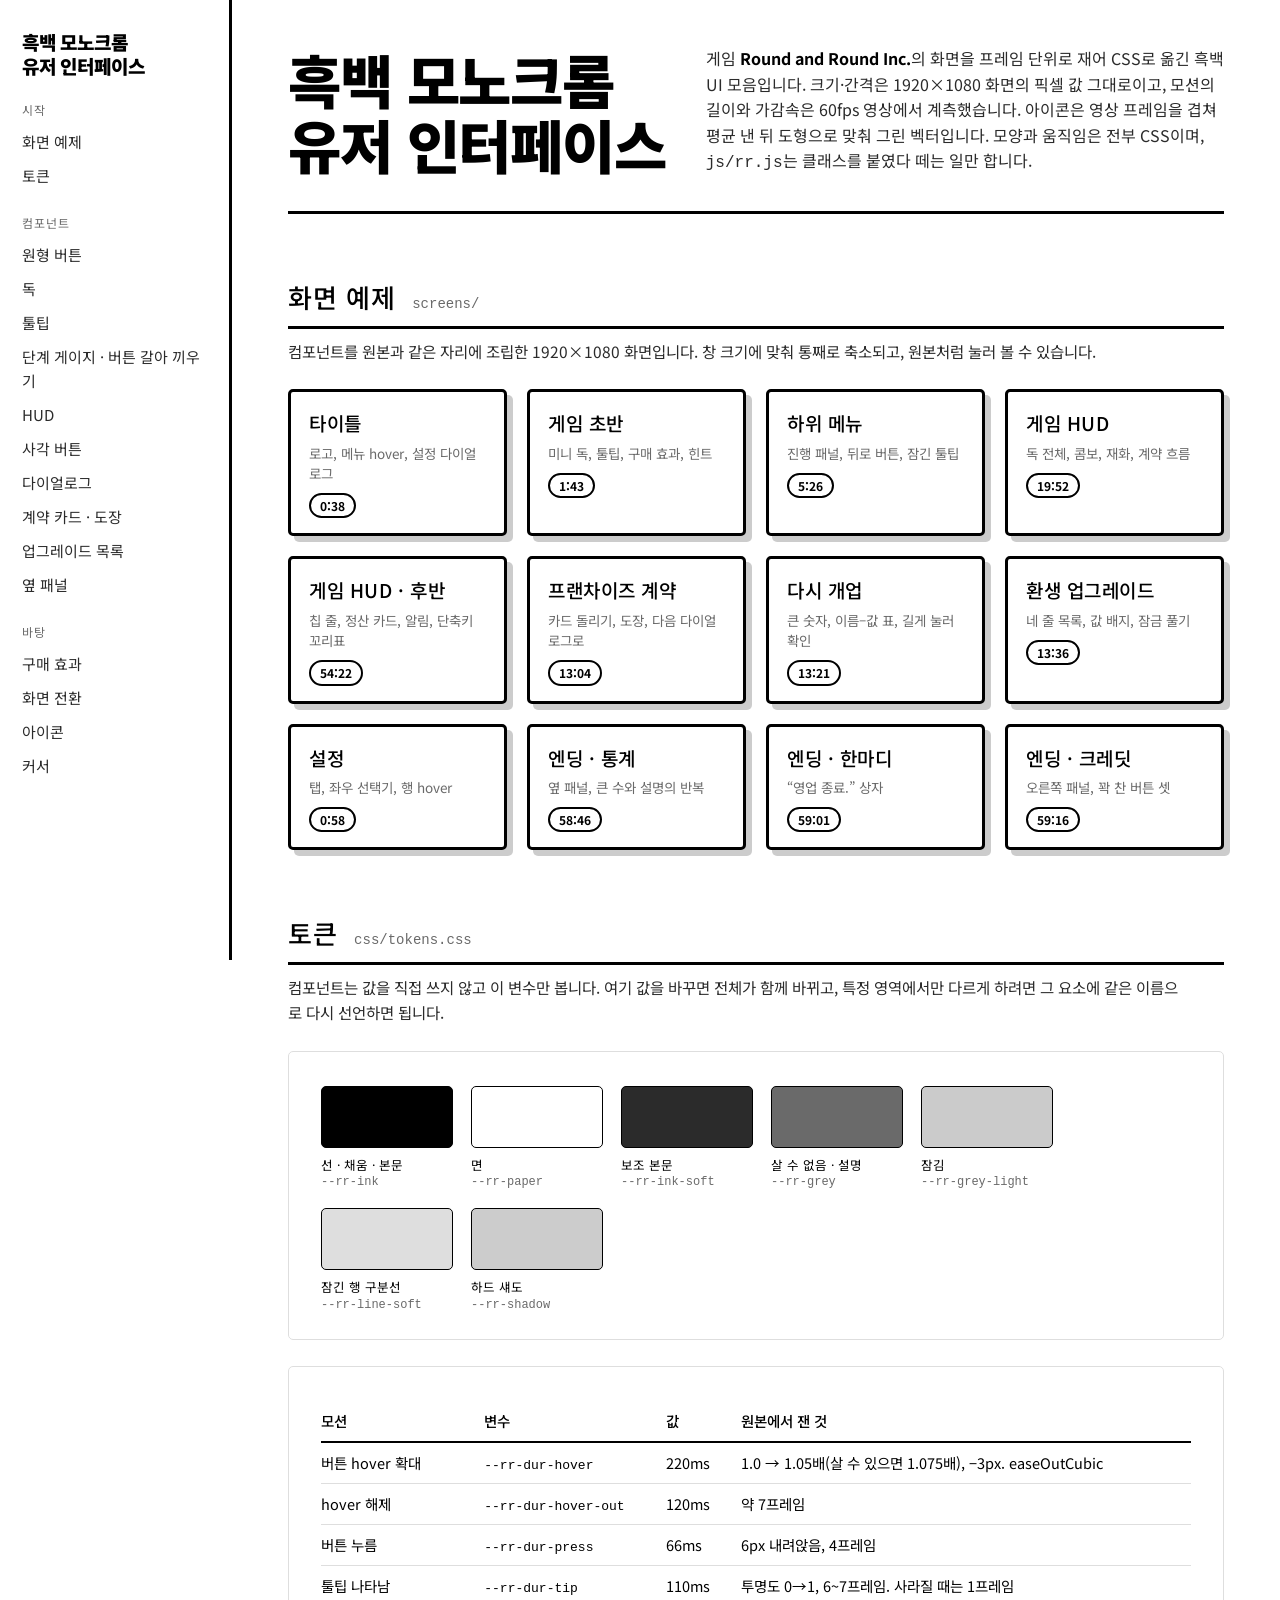
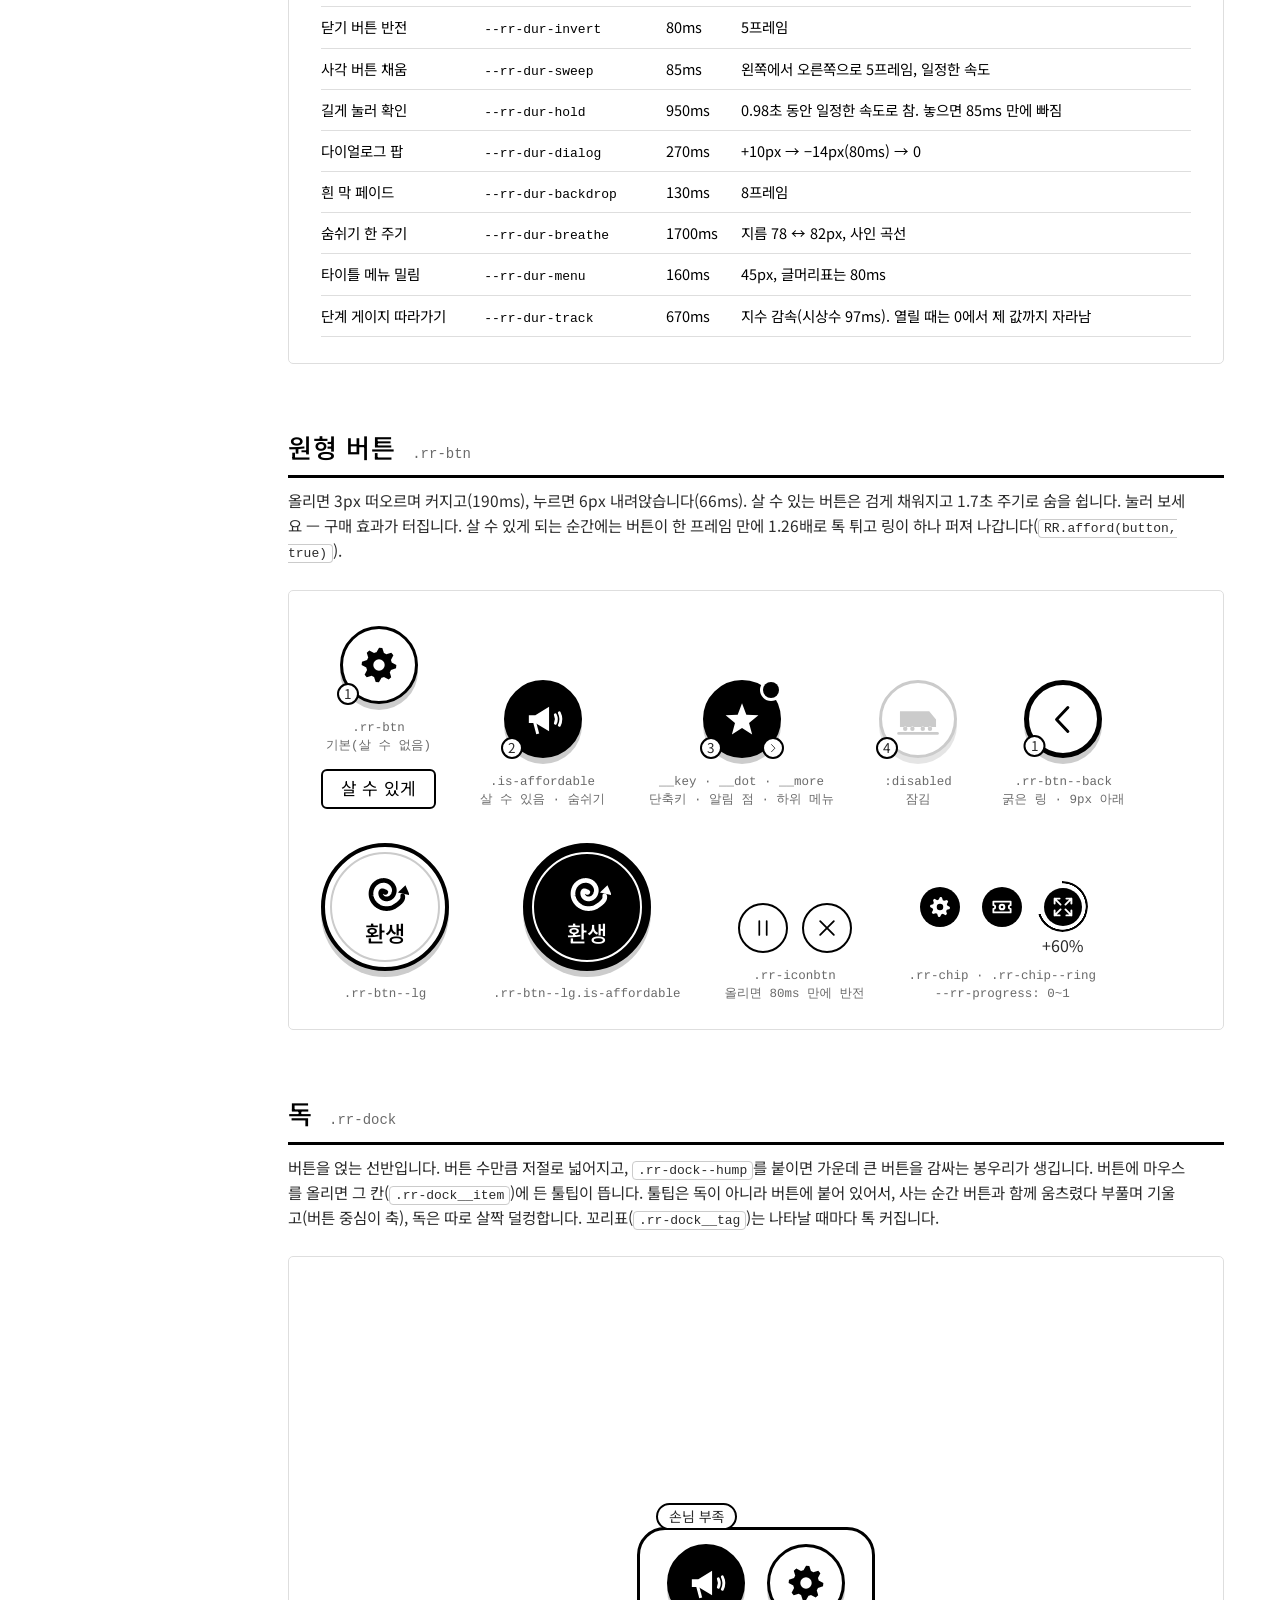
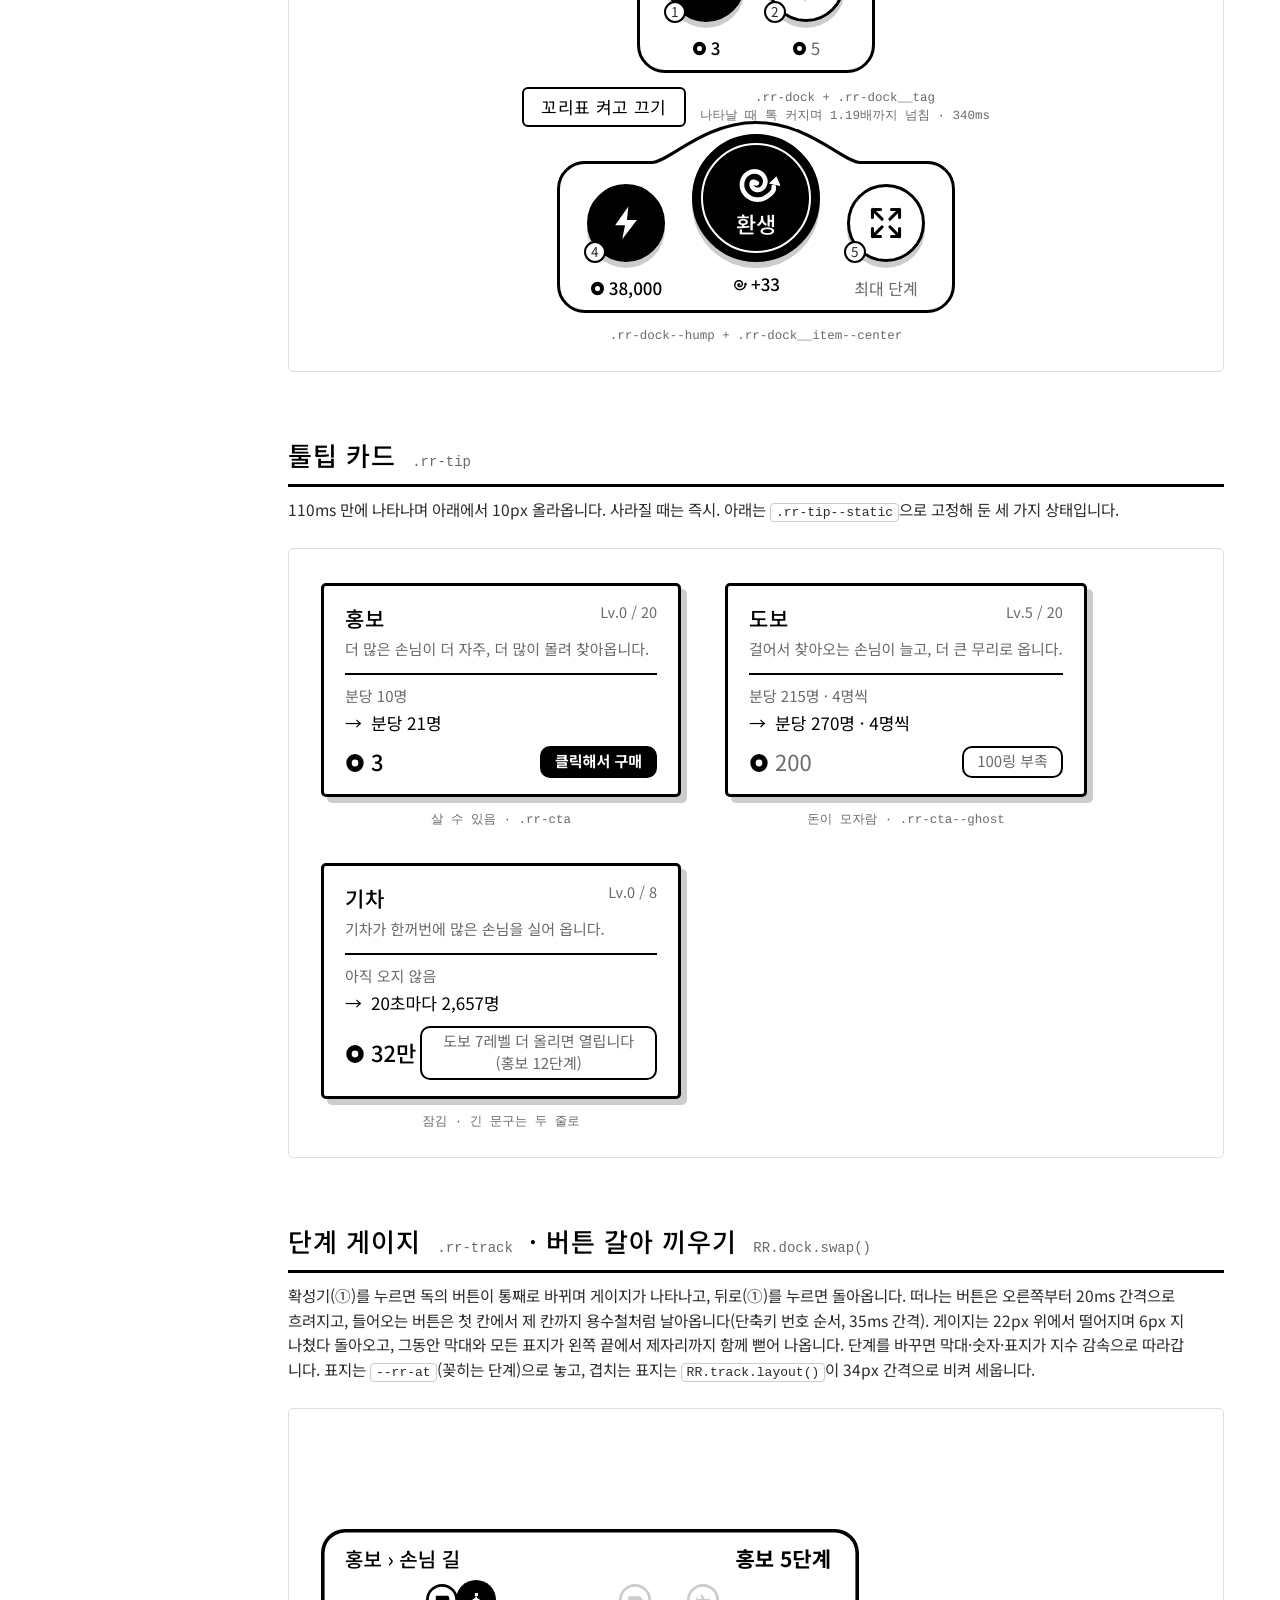
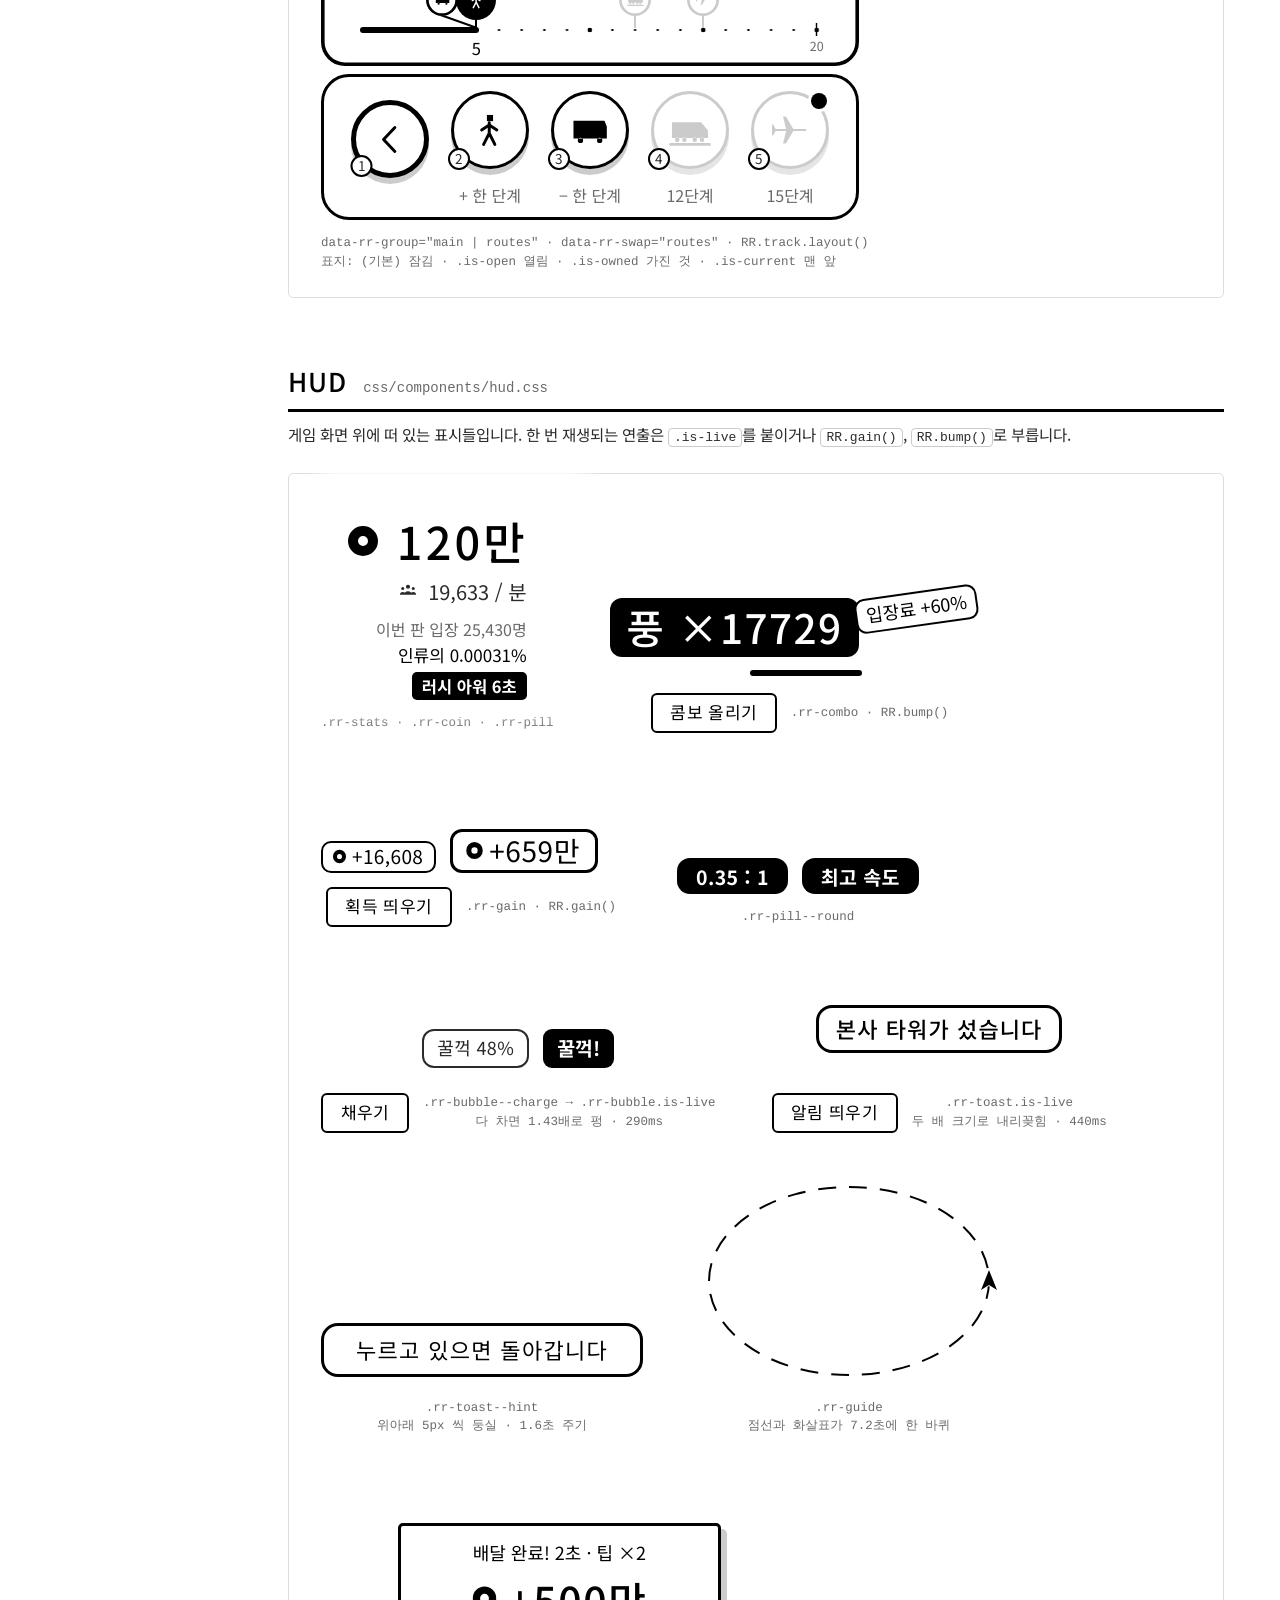
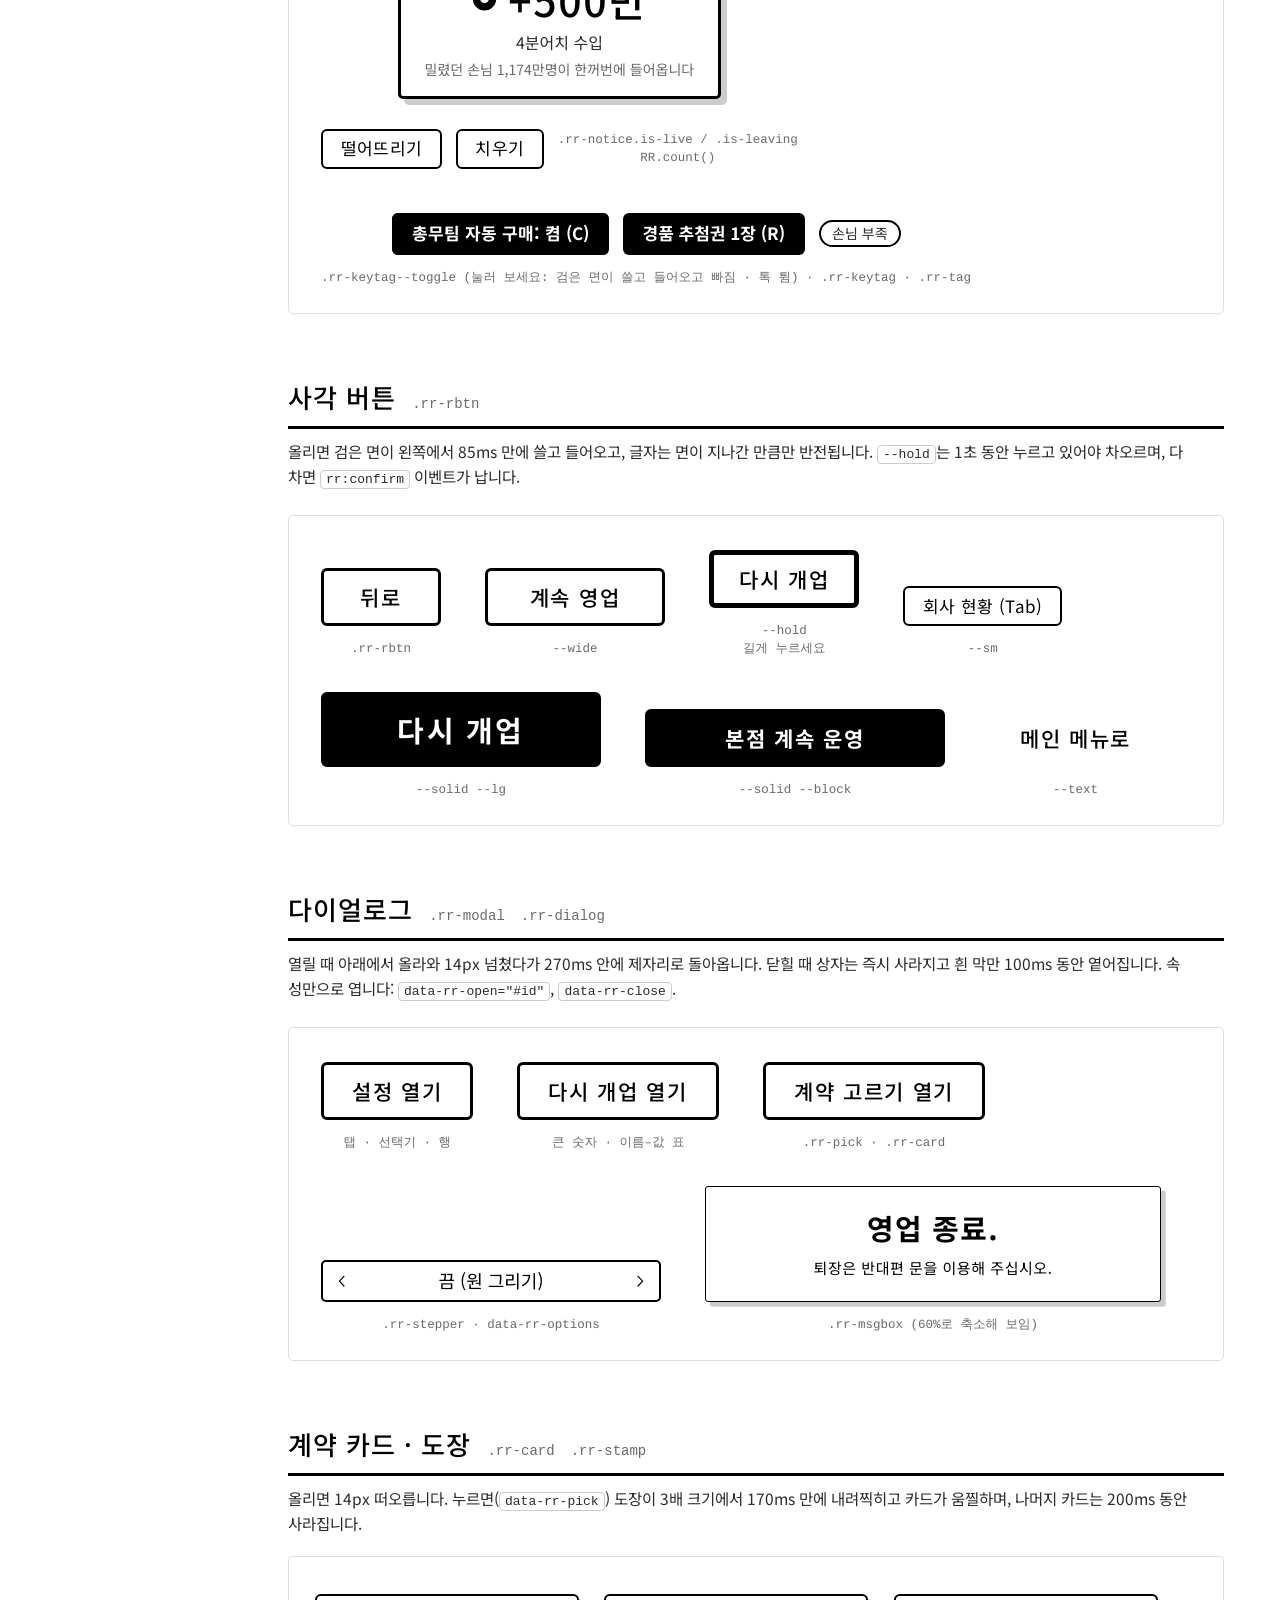
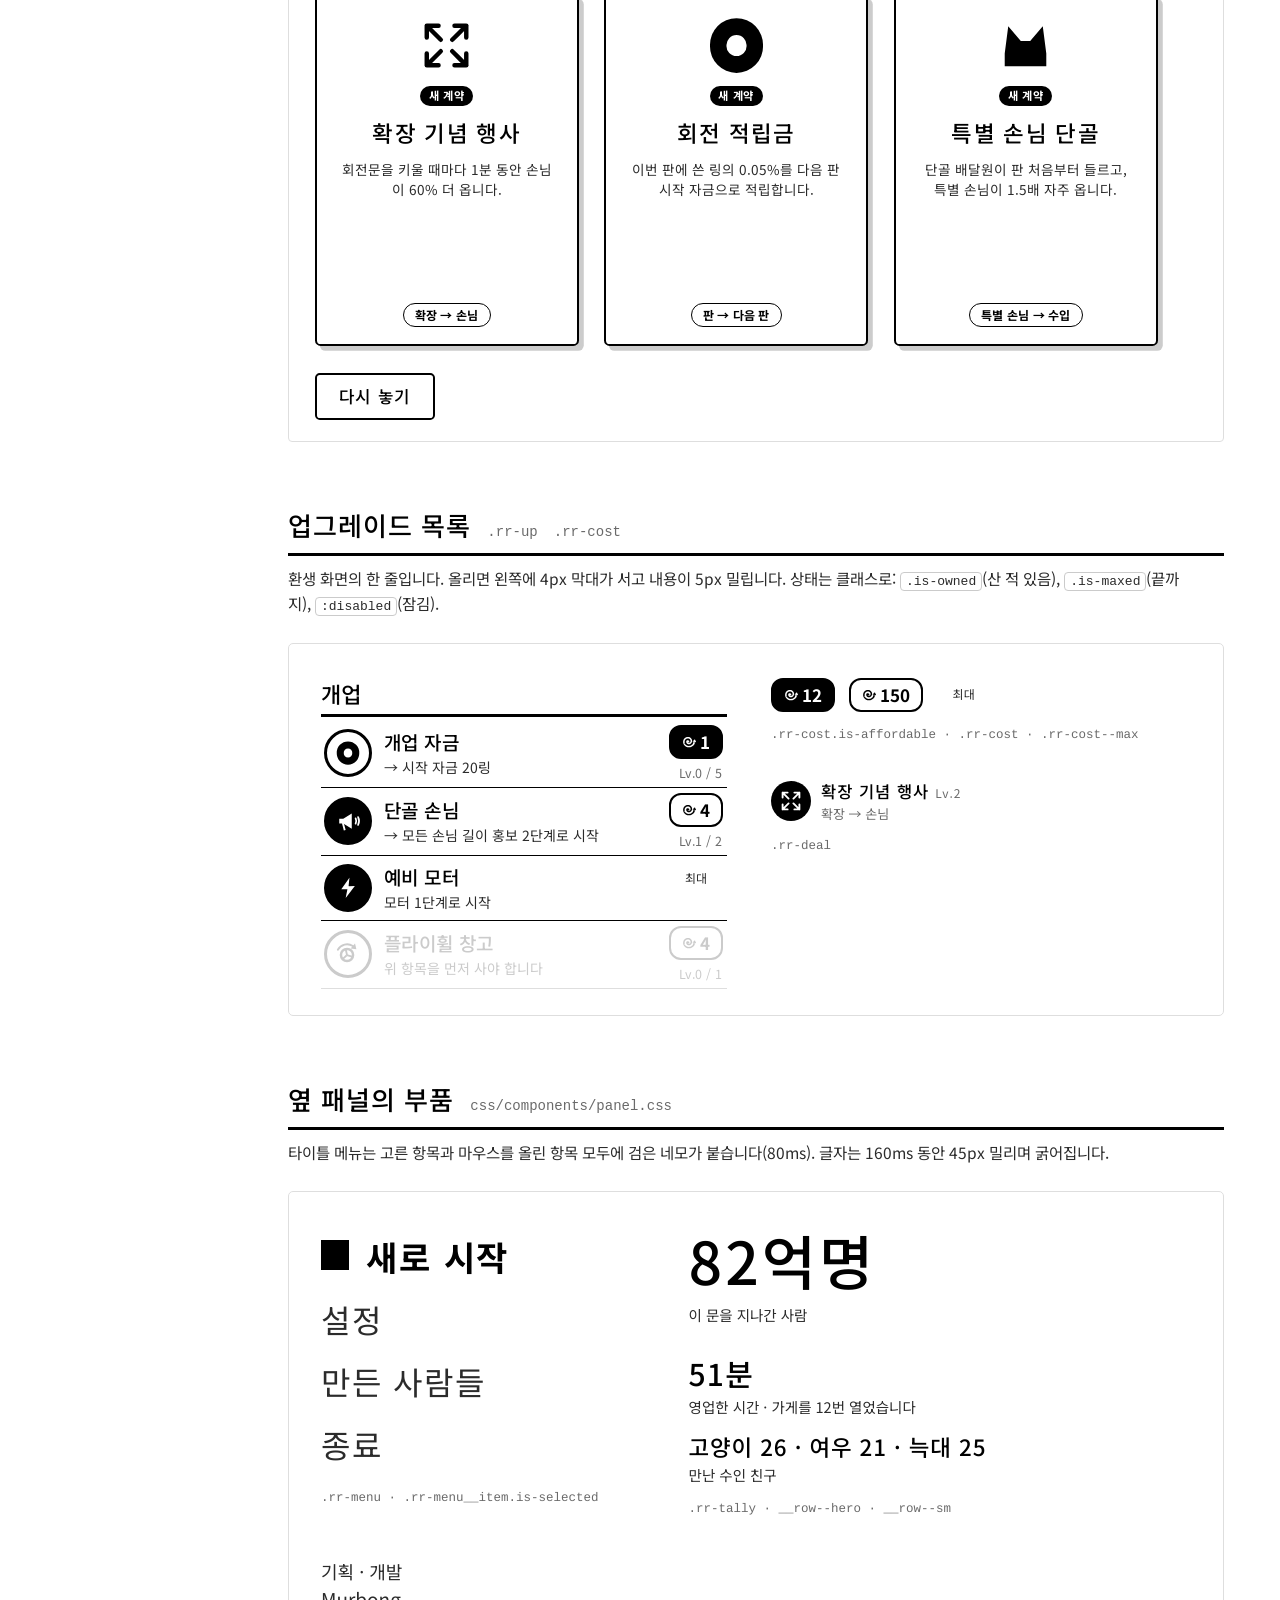
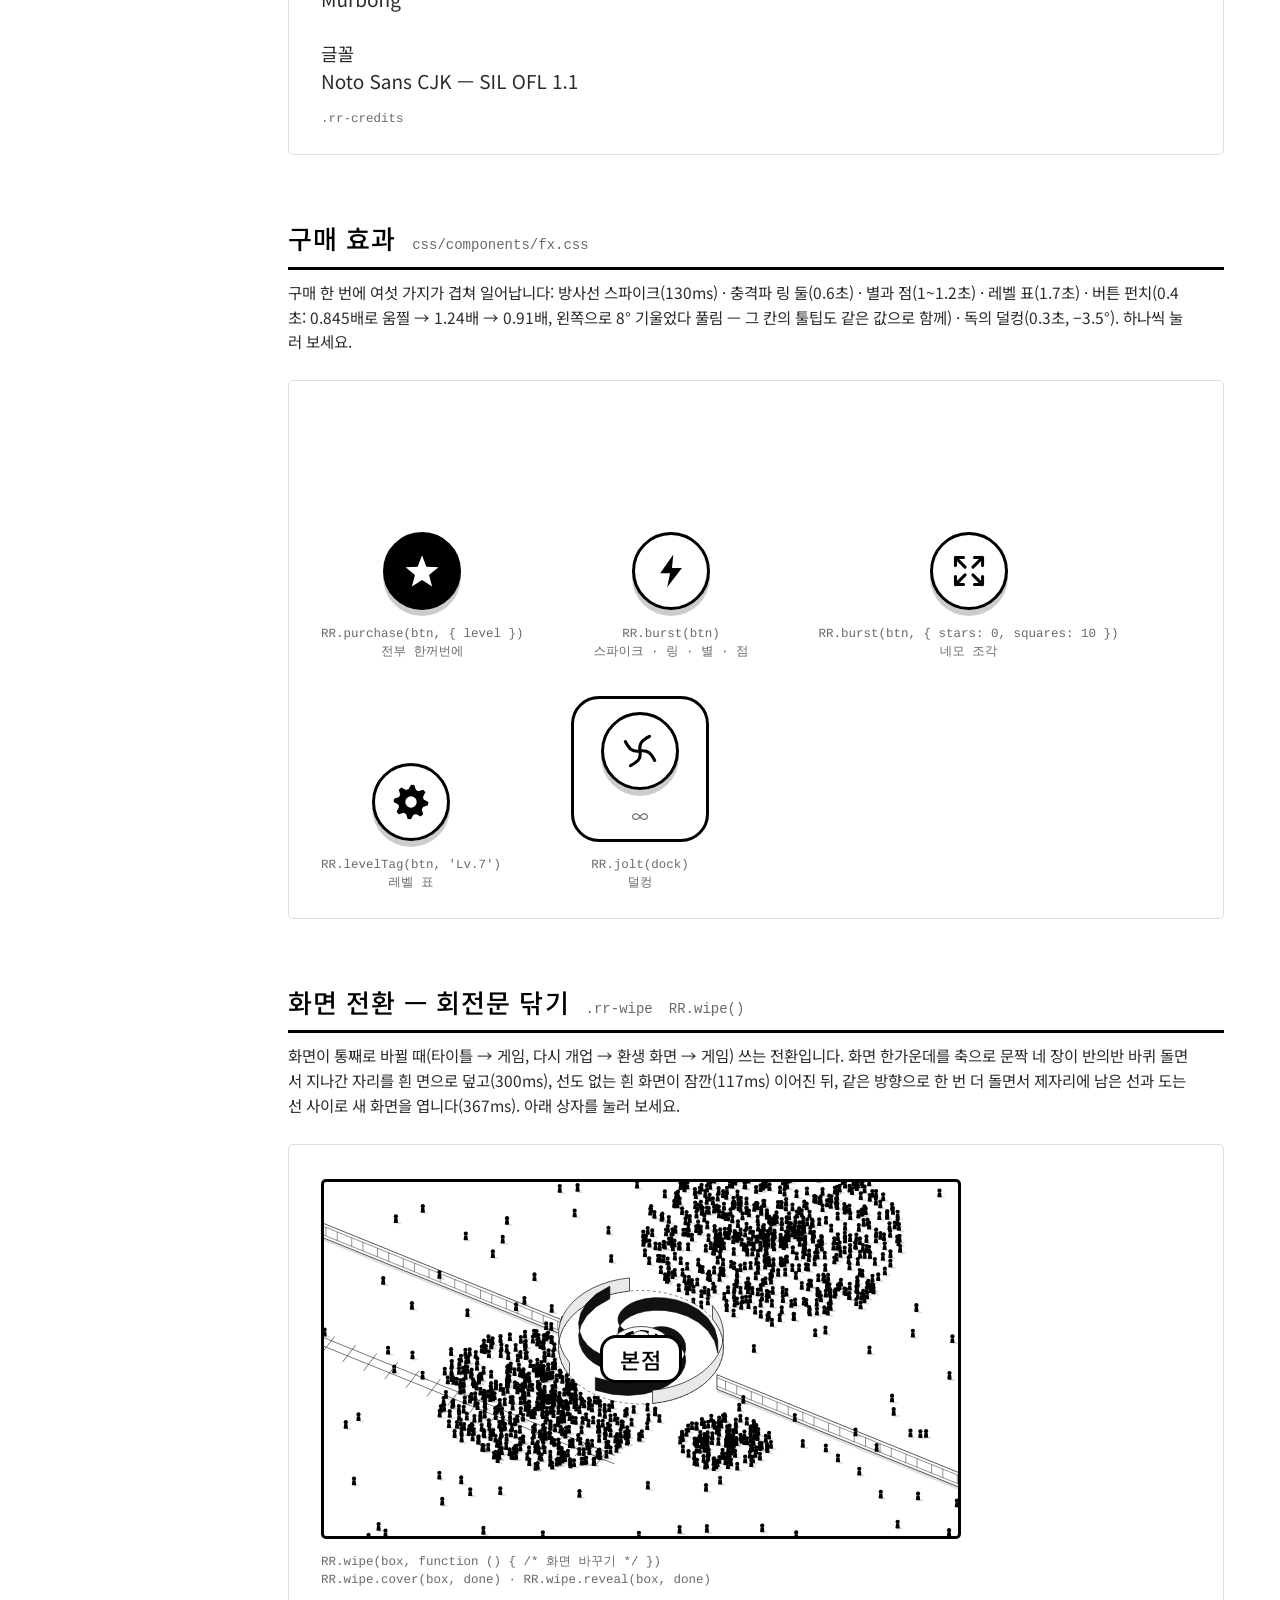
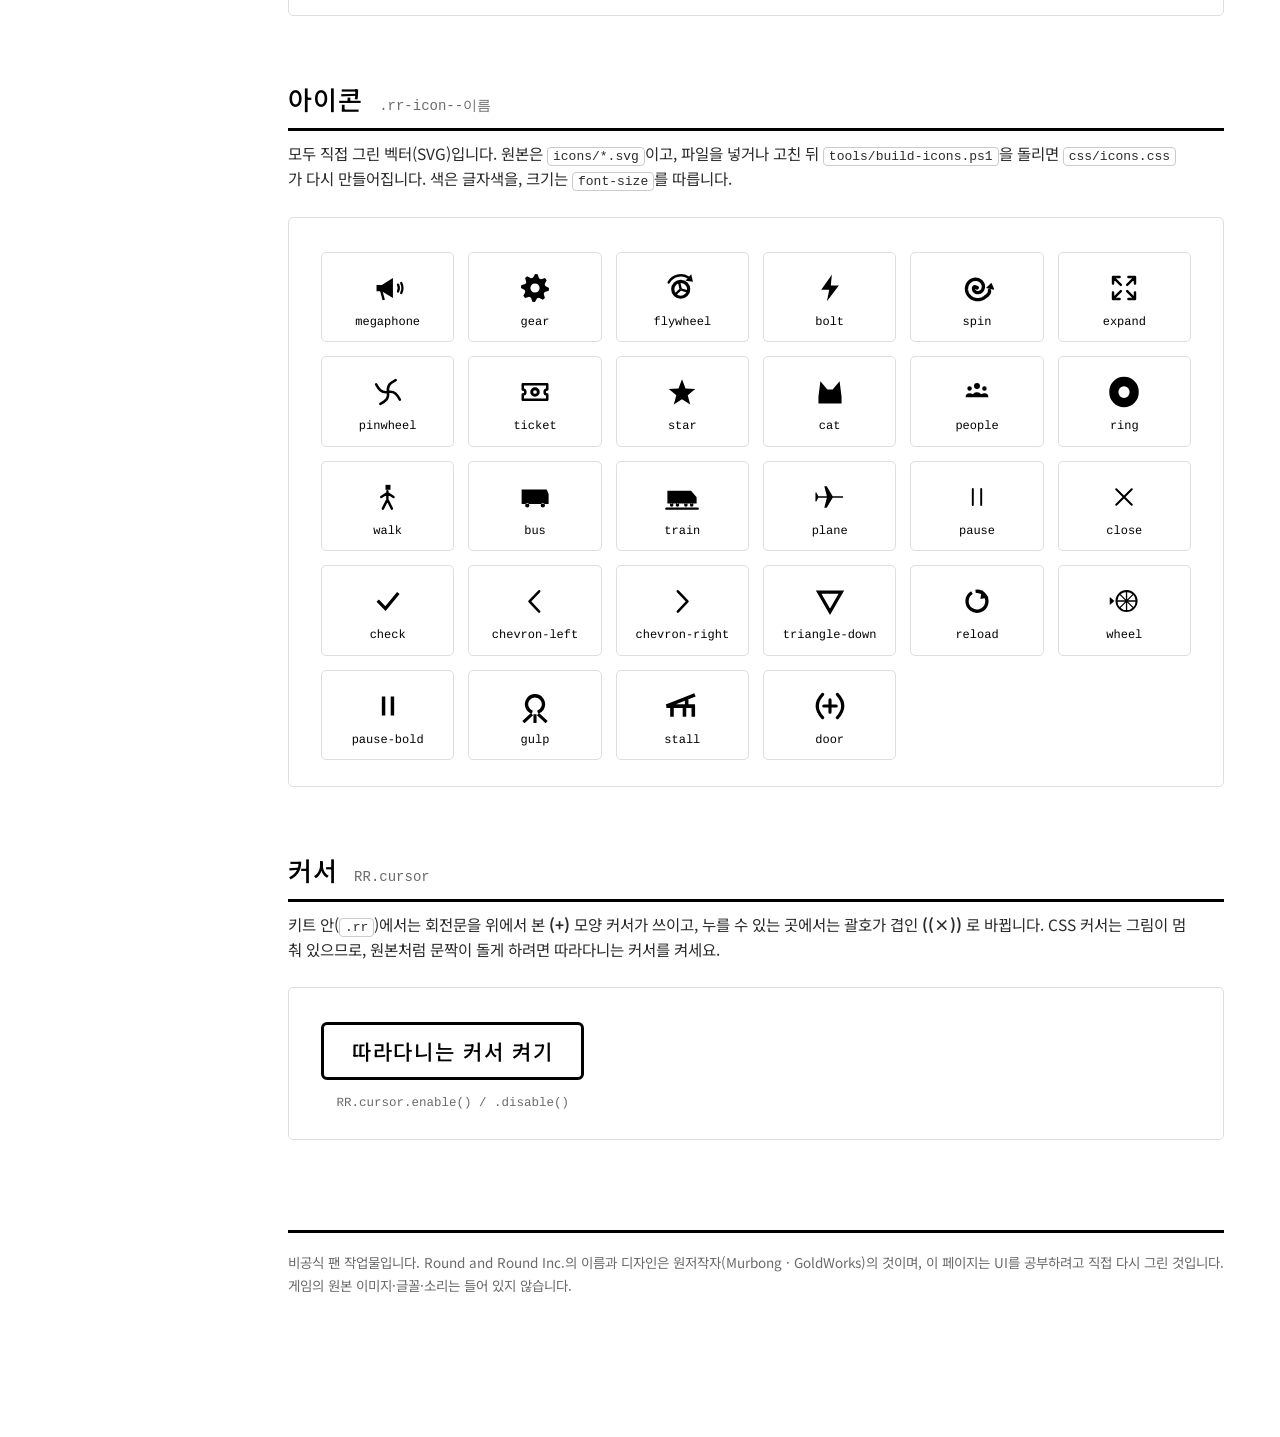
==== commit 35f92750: "모션 보강: 단계 게이지 등장·퇴장, 툴팁 펀치, 버튼 갈아 끼우기, 화면 전환 원본 영상을 프레임 단위로 다시 계측해 빠져 있던 움직임을 옮겼습니다.  - 단계 게이지(.rr-t" ====
--- a/index.html
+++ b/index.html
@@ -21,7 +21,7 @@
     <a class="g-link" href="#btn">원형 버튼</a>
     <a class="g-link" href="#dock">독</a>
     <a class="g-link" href="#tip">툴팁</a>
-    <a class="g-link" href="#track">진행 패널</a>
+    <a class="g-link" href="#track">단계 게이지 · 버튼 갈아 끼우기</a>
     <a class="g-link" href="#hud">HUD</a>
     <a class="g-link" href="#rbtn">사각 버튼</a>
     <a class="g-link" href="#dialog">다이얼로그</a>
@@ -30,6 +30,7 @@
     <a class="g-link" href="#panel">옆 패널</a>
     <div class="g-nav__group">바탕</div>
     <a class="g-link" href="#fx">구매 효과</a>
+    <a class="g-link" href="#wipe">화면 전환</a>
     <a class="g-link" href="#icons">아이콘</a>
     <a class="g-link" href="#cursor">커서</a>
   </nav>
@@ -79,12 +80,13 @@
     <!-- ───────────────────────── 원형 버튼 ───────────────────────── -->
     <section class="g-sec" id="btn">
       <h2>원형 버튼 <code>.rr-btn</code></h2>
-      <p class="g-lead">올리면 3px 떠오르며 커지고(190ms), 누르면 6px 내려앉습니다(66ms). 살 수 있는 버튼은 검게 채워지고 1.7초 주기로 숨을 쉽니다. 눌러 보세요 — 구매 효과가 터집니다.</p>
+      <p class="g-lead">올리면 3px 떠오르며 커지고(190ms), 누르면 6px 내려앉습니다(66ms). 살 수 있는 버튼은 검게 채워지고 1.7초 주기로 숨을 쉽니다. 눌러 보세요 — 구매 효과가 터집니다. 살 수 있게 되는 순간에는 버튼이 한 프레임 만에 1.26배로 톡 튀고 링이 하나 퍼져 나갑니다(<code>RR.afford(button, true)</code>).</p>
       <div class="g-demo rr">
         <div class="g-item">
-          <button class="rr-btn" data-rr-buy><span class="rr-btn__body"><span class="rr-btn__disc"><i class="rr-icon rr-icon--gear"></i></span><span class="rr-btn__key">1</span></span></button>
+          <button class="rr-btn" id="g-afford-btn" data-rr-buy><span class="rr-btn__body"><span class="rr-btn__disc"><i class="rr-icon rr-icon--gear"></i></span><span class="rr-btn__key">1</span></span></button>
           <span class="g-cap">.rr-btn
 기본(살 수 없음)</span>
+          <button class="rr-rbtn rr-rbtn--sm" id="g-afford"><span class="rr-rbtn__label">살 수 있게</span></button>
         </div>
         <div class="g-item">
           <button class="rr-btn is-affordable" data-rr-buy data-rr-level="0"><span class="rr-btn__body"><span class="rr-btn__disc"><i class="rr-icon rr-icon--megaphone"></i></span><span class="rr-btn__key">2</span></span></button>
@@ -137,11 +139,11 @@
     <!-- ───────────────────────── 독 ───────────────────────── -->
     <section class="g-sec" id="dock">
       <h2>독 <code>.rr-dock</code></h2>
-      <p class="g-lead">버튼을 얹는 선반입니다. 버튼 수만큼 저절로 넓어지고, <code>.rr-dock--hump</code>를 붙이면 가운데 큰 버튼을 감싸는 봉우리가 생깁니다. 버튼에 마우스를 올리면 그 칸(<code>.rr-dock__item</code>)에 든 툴팁이 뜹니다.</p>
+      <p class="g-lead">버튼을 얹는 선반입니다. 버튼 수만큼 저절로 넓어지고, <code>.rr-dock--hump</code>를 붙이면 가운데 큰 버튼을 감싸는 봉우리가 생깁니다. 버튼에 마우스를 올리면 그 칸(<code>.rr-dock__item</code>)에 든 툴팁이 뜹니다. 툴팁은 독이 아니라 버튼에 붙어 있어서, 사는 순간 버튼과 함께 움츠렸다 부풀며 기울고(버튼 중심이 축), 독은 따로 살짝 덜컹합니다. 꼬리표(<code>.rr-dock__tag</code>)는 나타날 때마다 톡 커집니다.</p>
       <div class="g-demo g-demo--tall rr" style="justify-content: space-around">
         <div class="g-item">
           <div class="rr-dock">
-            <span class="rr-tag rr-dock__tag">손님 부족</span>
+            <span class="rr-tag rr-dock__tag" id="g-tag">손님 부족</span>
             <div class="rr-dock__item">
               <button class="rr-btn is-affordable" data-rr-buy data-rr-level="0"><span class="rr-btn__body"><span class="rr-btn__disc"><i class="rr-icon rr-icon--megaphone"></i></span><span class="rr-btn__key">1</span></span></button>
               <div class="rr-price is-affordable"><i class="rr-icon rr-icon--ring"></i>3</div>
@@ -165,7 +167,8 @@
               </div>
             </div>
           </div>
-          <span class="g-cap">.rr-dock + .rr-dock__tag</span>
+          <div class="g-row"><button class="rr-rbtn rr-rbtn--sm" id="g-tag-btn"><span class="rr-rbtn__label">꼬리표 켜고 끄기</span></button><span class="g-cap">.rr-dock + .rr-dock__tag
+나타날 때 톡 커지며 1.19배까지 넘침 · 340ms</span></div>
         </div>
 
         <div class="g-item">
@@ -232,30 +235,70 @@
       </div>
     </section>
 
-    <!-- ───────────────────────── 진행 패널 ───────────────────────── -->
+    <!-- ───────────────────────── 단계 게이지 · 버튼 갈아 끼우기 ───────────────────────── -->
     <section class="g-sec" id="track">
-      <h2>진행 패널 <code>.rr-track</code></h2>
-      <p class="g-lead">단계는 <code>--rr-level</code> 하나로 정해집니다. 값을 바꾸면 막대와 숫자가 260ms 동안 따라 움직입니다. 표지는 <code>--rr-at</code>(꽂히는 단계)과 <code>--rr-shift</code>(옆으로 비켜 서는 거리)로 놓습니다.</p>
-      <div class="g-demo rr">
+      <h2>단계 게이지 <code>.rr-track</code> · 버튼 갈아 끼우기 <code>RR.dock.swap()</code></h2>
+      <p class="g-lead">확성기(①)를 누르면 독의 버튼이 통째로 바뀌며 게이지가 나타나고, 뒤로(①)를 누르면 돌아옵니다. 떠나는 버튼은 오른쪽부터 20ms 간격으로 흐려지고, 들어오는 버튼은 첫 칸에서 제 칸까지 용수철처럼 날아옵니다(단축키 번호 순서, 35ms 간격). 게이지는 22px 위에서 떨어지며 6px 지나쳤다 돌아오고, 그동안 막대와 모든 표지가 왼쪽 끝에서 제자리까지 함께 뻗어 나옵니다. 단계를 바꾸면 막대·숫자·표지가 지수 감속으로 따라갑니다. 표지는 <code>--rr-at</code>(꽂히는 단계)으로 놓고, 겹치는 표지는 <code>RR.track.layout()</code>이 34px 간격으로 비켜 세웁니다.</p>
+      <div class="g-demo rr" style="padding-top: 120px">
         <div class="g-item g-item--left">
-          <div class="rr-track" id="g-track" style="width: 538px; --rr-level: 5; --rr-max: 20">
-            <div class="rr-track__head"><span>홍보 › 손님 길</span><b id="g-track-title">홍보 5단계</b></div>
-            <div class="rr-track__rail">
-              <span class="rr-track__dots"></span>
-              <span class="rr-track__fill"></span>
-              <span class="rr-track__pin is-open" id="g-pin-bus" style="--rr-at: 5; --rr-shift: -34px"><b><i class="rr-icon rr-icon--bus"></i></b></span>
-              <span class="rr-track__pin is-current" id="g-pin-walk" style="--rr-at: 5"><b><i class="rr-icon rr-icon--walk"></i></b></span>
-              <span class="rr-track__pin" id="g-pin-train" style="--rr-at: 12"><b><i class="rr-icon rr-icon--train"></i></b></span>
-              <span class="rr-track__pin" id="g-pin-plane" style="--rr-at: 15"><b><i class="rr-icon rr-icon--plane"></i></b></span>
-              <span class="rr-track__now" id="g-track-now">5</span>
-              <span class="rr-track__max">20</span>
+          <div class="rr-dockwrap" style="min-width: 538px">
+            <div class="rr-track" id="g-track" data-rr-group="routes" style="--rr-level: 5; --rr-max: 20">
+              <div class="rr-track__head"><span>홍보 › 손님 길</span><b id="g-track-title">홍보 5단계</b></div>
+              <div class="rr-track__rail">
+                <span class="rr-track__dots"></span>
+                <span class="rr-track__fill"></span>
+                <span class="rr-track__pin is-open" id="g-pin-bus" style="--rr-at: 5; --rr-shift: -34px"><b><i class="rr-icon rr-icon--bus"></i></b></span>
+                <span class="rr-track__pin is-current" id="g-pin-walk" style="--rr-at: 5"><b><i class="rr-icon rr-icon--walk"></i></b></span>
+                <span class="rr-track__pin" id="g-pin-train" style="--rr-at: 12"><b><i class="rr-icon rr-icon--train"></i></b></span>
+                <span class="rr-track__pin" id="g-pin-plane" style="--rr-at: 15"><b><i class="rr-icon rr-icon--plane"></i></b></span>
+                <span class="rr-track__now" id="g-track-now">5</span>
+                <span class="rr-track__max">20</span>
+              </div>
             </div>
-          </div>
-          <div class="g-row">
-            <button class="rr-rbtn rr-rbtn--sm" id="g-track-down"><span class="rr-rbtn__label">− 한 단계</span></button>
-            <button class="rr-rbtn rr-rbtn--sm" id="g-track-up"><span class="rr-rbtn__label">+ 한 단계</span></button>
-            <span class="g-cap">style="--rr-level: n"</span>
-          </div>
+            <div class="rr-dock" id="g-swapdock" style="align-self: center">
+              <div class="rr-dock__item" data-rr-group="main" hidden>
+                <button class="rr-btn" data-rr-swap="routes"><span class="rr-btn__body"><span class="rr-btn__disc"><i class="rr-icon rr-icon--megaphone"></i></span><span class="rr-btn__key">1</span><span class="rr-btn__more"><i class="rr-icon rr-icon--chevron-right"></i></span></span></button>
+                <div class="rr-price"><i class="rr-icon rr-icon--ring"></i>120</div>
+              </div>
+              <div class="rr-dock__item" data-rr-group="main" hidden>
+                <button class="rr-btn"><span class="rr-btn__body"><span class="rr-btn__disc"><i class="rr-icon rr-icon--gear"></i></span><span class="rr-btn__key">2</span></span></button>
+                <div class="rr-price"><i class="rr-icon rr-icon--ring"></i>60</div>
+              </div>
+              <div class="rr-dock__item" data-rr-group="main" hidden>
+                <button class="rr-btn is-affordable" data-rr-buy data-rr-level="0"><span class="rr-btn__body"><span class="rr-btn__disc"><i class="rr-icon rr-icon--flywheel"></i></span><span class="rr-btn__key">3</span></span></button>
+                <div class="rr-price is-affordable"><i class="rr-icon rr-icon--ring"></i>25</div>
+              </div>
+              <div class="rr-dock__item" data-rr-group="main" hidden>
+                <button class="rr-btn is-affordable" data-rr-buy data-rr-level="0"><span class="rr-btn__body"><span class="rr-btn__disc"><i class="rr-icon rr-icon--bolt"></i></span><span class="rr-btn__key">4</span></span></button>
+                <div class="rr-price is-affordable"><i class="rr-icon rr-icon--ring"></i>40</div>
+              </div>
+              <div class="rr-dock__item" data-rr-group="main" hidden>
+                <button class="rr-btn"><span class="rr-btn__body"><span class="rr-btn__disc"><i class="rr-icon rr-icon--star"></i></span><span class="rr-btn__key">9</span></span></button>
+                <div class="rr-price"><i class="rr-icon rr-icon--ring"></i>150</div>
+              </div>
+              <div class="rr-dock__item" data-rr-group="routes">
+                <button class="rr-btn rr-btn--back" data-rr-swap="main" aria-label="뒤로"><span class="rr-btn__body"><span class="rr-btn__disc"><i class="rr-icon rr-icon--chevron-left"></i></span><span class="rr-btn__key">1</span></span></button>
+              </div>
+              <div class="rr-dock__item" data-rr-group="routes">
+                <button class="rr-btn" id="g-track-up"><span class="rr-btn__body"><span class="rr-btn__disc"><i class="rr-icon rr-icon--walk"></i></span><span class="rr-btn__key">2</span></span></button>
+                <div class="rr-price rr-price--note">+ 한 단계</div>
+              </div>
+              <div class="rr-dock__item" data-rr-group="routes">
+                <button class="rr-btn" id="g-track-down"><span class="rr-btn__body"><span class="rr-btn__disc"><i class="rr-icon rr-icon--bus"></i></span><span class="rr-btn__key">3</span></span></button>
+                <div class="rr-price rr-price--note">− 한 단계</div>
+              </div>
+              <div class="rr-dock__item" data-rr-group="routes">
+                <button class="rr-btn" disabled><span class="rr-btn__body"><span class="rr-btn__disc"><i class="rr-icon rr-icon--train"></i></span><span class="rr-btn__key">4</span></span></button>
+                <div class="rr-price rr-price--note">12단계</div>
+              </div>
+              <div class="rr-dock__item" data-rr-group="routes">
+                <button class="rr-btn" disabled><span class="rr-btn__body"><span class="rr-btn__disc"><i class="rr-icon rr-icon--plane"></i></span><span class="rr-btn__key">5</span><span class="rr-btn__dot"></span></span></button>
+                <div class="rr-price rr-price--note">15단계</div>
+              </div>
+            </div>
+          </div>
+          <span class="g-cap">data-rr-group="main | routes" · data-rr-swap="routes" · RR.track.layout()
+표지: (기본) 잠김 · .is-open 열림 · .is-owned 가진 것 · .is-current 맨 앞</span>
         </div>
       </div>
     </section>
@@ -296,33 +339,54 @@
           <div class="g-row">
             <span class="rr-pill rr-pill--round">0.35 : 1</span>
             <span class="rr-pill rr-pill--round">최고 속도</span>
-            <span class="rr-bubble">꿀꺽!</span>
-          </div>
-          <span class="g-cap">.rr-pill--round · .rr-bubble</span>
-        </div>
-        <div class="g-item">
-          <span class="rr-toast">본사 타워가 섰습니다</span>
-          <span class="g-cap">.rr-toast</span>
-        </div>
-        <div class="g-item">
-          <span class="rr-toast rr-toast--hint">누르고 있으면 돌아갑니다</span>
-          <span class="g-cap">.rr-toast--hint</span>
-        </div>
-        <div class="g-item">
-          <div class="rr-notice">
-            <div class="rr-notice__title">배달 완료! 2초 · 팁 ×2</div>
-            <div class="rr-notice__value"><i class="rr-icon rr-icon--ring"></i>+32.6억</div>
-            <div class="rr-notice__sub">4분어치 수입</div>
-            <div class="rr-notice__foot">밀렸던 손님 1,174만명이 한꺼번에 들어옵니다</div>
-          </div>
-          <span class="g-cap">.rr-notice</span>
+          </div>
+          <span class="g-cap">.rr-pill--round</span>
+        </div>
+        <div class="g-item">
+          <div class="g-row" style="width: 230px; height: 60px; justify-content: center">
+            <span class="rr-bubble rr-bubble--charge">꿀꺽 48%</span>
+            <span class="rr-bubble" id="g-gulp">꿀꺽!</span>
+          </div>
+          <div class="g-row"><button class="rr-rbtn rr-rbtn--sm" id="g-gulp-btn"><span class="rr-rbtn__label">채우기</span></button><span class="g-cap">.rr-bubble--charge → .rr-bubble.is-live
+다 차면 1.43배로 펑 · 290ms</span></div>
+        </div>
+        <div class="g-item">
+          <div style="padding: 34px 0 26px"><span class="rr-toast" id="g-toast">본사 타워가 섰습니다</span></div>
+          <div class="g-row"><button class="rr-rbtn rr-rbtn--sm" id="g-toast-btn"><span class="rr-rbtn__label">알림 띄우기</span></button><span class="g-cap">.rr-toast.is-live
+두 배 크기로 내리꽂힘 · 440ms</span></div>
+        </div>
+        <div class="g-item">
+          <div style="padding: 8px 0"><span class="rr-toast rr-toast--hint">누르고 있으면 돌아갑니다</span></div>
+          <span class="g-cap">.rr-toast--hint
+위아래 5px 씩 둥실 · 1.6초 주기</span>
+        </div>
+        <div class="g-item">
+          <svg class="rr-guide" viewBox="-150 -104 300 208" style="width: 300px; height: 208px; --rr-guide-path: path('M140 0A140 94 0 1 0 -140 0A140 94 0 1 0 140 0')" aria-hidden="true">
+            <ellipse class="rr-guide__ring" rx="140" ry="94" pathLength="24"/>
+            <path class="rr-guide__arrow" d="M11 0L-9 -8L-4 0L-9 8Z"/>
+          </svg>
+          <span class="g-cap">.rr-guide
+점선과 화살표가 7.2초에 한 바퀴</span>
+        </div>
+        <div class="g-item">
+          <div style="height: 236px; padding-top: 44px">
+            <div class="rr-notice" id="g-notice">
+              <div class="rr-notice__title">배달 완료! 2초 · 팁 ×2</div>
+              <div class="rr-notice__value"><i class="rr-icon rr-icon--ring"></i><span id="g-notice-n">+500만</span></div>
+              <div class="rr-notice__sub">4분어치 수입</div>
+              <div class="rr-notice__foot">밀렸던 손님 1,174만명이 한꺼번에 들어옵니다</div>
+            </div>
+          </div>
+          <div class="g-row"><button class="rr-rbtn rr-rbtn--sm" id="g-notice-in"><span class="rr-rbtn__label">떨어뜨리기</span></button><button class="rr-rbtn rr-rbtn--sm" id="g-notice-out"><span class="rr-rbtn__label">치우기</span></button><span class="g-cap">.rr-notice.is-live / .is-leaving
+RR.count()</span></div>
         </div>
         <div class="g-item">
           <div class="g-row">
-            <span class="rr-keytag">총무팀 자동 구매: 켬 (C)</span>
+            <button class="rr-keytag rr-keytag--toggle is-on" data-label="총무팀 자동 구매: 켬 (C)" data-rr-on="총무팀 자동 구매: 켬 (C)" data-rr-off="총무팀 자동 구매: 끔 (C)">총무팀 자동 구매: 켬 (C)</button>
+            <span class="rr-keytag">경품 추첨권 1장 (R)</span>
             <span class="rr-tag">손님 부족</span>
           </div>
-          <span class="g-cap">.rr-keytag · .rr-tag</span>
+          <span class="g-cap">.rr-keytag--toggle (눌러 보세요: 검은 면이 쓸고 들어오고 빠짐 · 톡 튐) · .rr-keytag · .rr-tag</span>
         </div>
       </div>
     </section>
@@ -456,7 +520,7 @@
     <!-- ───────────────────────── 효과 ───────────────────────── -->
     <section class="g-sec" id="fx">
       <h2>구매 효과 <code>css/components/fx.css</code></h2>
-      <p class="g-lead">구매 한 번에 여섯 가지가 겹쳐 일어납니다: 방사선 스파이크(130ms) · 충격파 링 둘(0.6초) · 별과 점(1~1.2초) · 레벨 표(1.7초) · 버튼 되튐(0.4초) · 독 흔들림(0.38초). 하나씩 눌러 보세요.</p>
+      <p class="g-lead">구매 한 번에 여섯 가지가 겹쳐 일어납니다: 방사선 스파이크(130ms) · 충격파 링 둘(0.6초) · 별과 점(1~1.2초) · 레벨 표(1.7초) · 버튼 펀치(0.4초: 0.845배로 움찔 → 1.24배 → 0.91배, 왼쪽으로 8° 기울었다 풀림 — 그 칸의 툴팁도 같은 값으로 함께) · 독의 덜컹(0.3초, −3.5°). 하나씩 눌러 보세요.</p>
       <div class="g-demo rr" style="padding-top: 150px; gap: 34px 70px">
         <div class="g-item"><button class="rr-btn is-affordable" id="g-fx-all"><span class="rr-btn__body"><span class="rr-btn__disc"><i class="rr-icon rr-icon--star"></i></span></span></button><span class="g-cap">RR.purchase(btn, { level })
 전부 한꺼번에</span></div>
@@ -474,6 +538,26 @@
       </div>
     </section>
 
+    <!-- ───────────────────────── 화면 전환 ───────────────────────── -->
+    <section class="g-sec" id="wipe">
+      <h2>화면 전환 — 회전문 닦기 <code>.rr-wipe</code> <code>RR.wipe()</code></h2>
+      <p class="g-lead">화면이 통째로 바뀔 때(타이틀 → 게임, 다시 개업 → 환생 화면 → 게임) 쓰는 전환입니다. 화면 한가운데를 축으로 문짝 네 장이 반의반 바퀴 돌면서 지나간 자리를 흰 면으로 덮고(300ms), 선도 없는 흰 화면이 잠깐(117ms) 이어진 뒤, 같은 방향으로 한 번 더 돌면서 제자리에 남은 선과 도는 선 사이로 새 화면을 엽니다(367ms). 아래 상자를 눌러 보세요.</p>
+      <div class="g-demo rr">
+        <div class="g-item g-item--left">
+          <button class="g-wipe" id="g-wipe" aria-label="화면 전환 재생" style="--rr-world: url('assets/world.svg')">
+            <span class="g-wipe__screen" id="g-wipe-a">
+              <span class="rr-toast">본점</span>
+            </span>
+            <span class="g-wipe__screen" id="g-wipe-b" hidden>
+              <span class="rr-bignum" style="margin: 0"><i class="rr-icon rr-icon--spin"></i><span id="g-wipe-n">13</span></span>
+              <span class="rr-bignum__caption">스핀 에너지</span>
+            </span>
+          </button>
+          <span class="g-cap">RR.wipe(box, function () { /* 화면 바꾸기 */ })
+RR.wipe.cover(box, done) · RR.wipe.reveal(box, done)</span>
+        </div>
+      </div>
+    </section>
     <!-- ───────────────────────── 아이콘 ───────────────────────── -->
     <section class="g-sec" id="icons">
       <h2>아이콘 <code>.rr-icon--이름</code></h2>
@@ -586,7 +670,8 @@
      ['다이얼로그 팝', '--rr-dur-dialog', '+10px → −14px(80ms) → 0'],
      ['흰 막 페이드', '--rr-dur-backdrop', '8프레임'],
      ['숨쉬기 한 주기', '--rr-dur-breathe', '지름 78 ↔ 82px, 사인 곡선'],
-     ['타이틀 메뉴 밀림', '--rr-dur-menu', '45px, 글머리표는 80ms']].forEach(function (m) {
+     ['타이틀 메뉴 밀림', '--rr-dur-menu', '45px, 글머리표는 80ms'],
+     ['단계 게이지 따라가기', '--rr-dur-track', '지수 감속(시상수 97ms). 열릴 때는 0에서 제 값까지 자라남']].forEach(function (m) {
       var tr = make('tr');
       tr.appendChild(make('td', '', m[0]));
       var td = make('td'); td.appendChild(make('code', '', m[1])); tr.appendChild(td);
@@ -603,20 +688,32 @@
       $('icon-grid').appendChild(cell);
     });
 
-    // 진행 패널
+    // 원형 버튼: 살 수 있게 되는 순간
+    $('g-afford').addEventListener('click', function () {
+      var b = $('g-afford-btn');
+      var on = !b.classList.contains('is-affordable');
+      RR.afford(b, on);
+      this.firstElementChild.textContent = on ? '되돌리기' : '살 수 있게';
+    });
+
+    // 단계 게이지: 도보(2)는 한 단계 올리고 버스(3)는 내립니다. 12·15단계에서 기차·비행기 표지가 열립니다.
     var level = 5;
-    function setLevel(n) {
+    function setLevel(n, instant) {
       level = Math.max(0, Math.min(20, n));
       $('g-track').style.setProperty('--rr-level', level);
       $('g-pin-walk').style.setProperty('--rr-at', level);
-      $('g-pin-bus').style.setProperty('--rr-at', level);
+      $('g-pin-bus').style.setProperty('--rr-at', Math.max(5, level - 1));
+      $('g-pin-bus').className = 'rr-track__pin ' + (level > 6 ? 'is-owned' : 'is-open');
       $('g-track-now').textContent = level;
       $('g-track-title').textContent = '홍보 ' + level + '단계';
       $('g-pin-train').classList.toggle('is-open', level >= 12);
       $('g-pin-plane').classList.toggle('is-open', level >= 15);
+      RR.track.layout('#g-track', { instant: instant });
     }
-    $('g-track-up').addEventListener('click', function () { setLevel(level + 1); });
+    $('g-track-up').addEventListener('click', function () { setLevel(level + 1); RR.purchase(this, { level: level }); });
     $('g-track-down').addEventListener('click', function () { setLevel(level - 1); });
+    // 숨겨져 있던 게이지는 다시 보이는 순간에 표지 자리를 잡습니다
+    $('g-swapdock').addEventListener('rr:swap', function () { setLevel(level, true); });
 
     // HUD
     var combo = 17729;
@@ -628,7 +725,49 @@
     $('g-gain-btn').addEventListener('click', function () {
       RR.gain('#g-gains', '+' + Math.round(12000 + Math.random() * 20000).toLocaleString('ko-KR'), 20 + Math.random() * 150, 44);
     });
-
+    // 말풍선: 흰 알약으로 차오르다가 다 차면 검은 말풍선으로 펑 튑니다
+    $('g-gulp-btn').addEventListener('click', function () {
+      var g = $('g-gulp'), t0 = performance.now();
+      g.className = 'rr-bubble rr-bubble--charge';
+      (function tick(now) {
+        var t = now - t0;
+        g.textContent = '꿀꺽 ' + Math.min(99, Math.floor(t / 1700 * 99)) + '%';
+        if (t < 2100) { requestAnimationFrame(tick); return; }
+        g.textContent = '꿀꺽!';
+        g.className = 'rr-bubble';
+        RR.replay(g, 'is-live');
+      })(t0);
+    });
+    // 상단 알림: 글을 바꾸고 등장 연출을 다시 틉니다
+    var news = ['상가 건물로 커졌습니다', '회전문 확장 · 반지름 4.4m', '본사 타워가 섰습니다'], turn = 0;
+    $('g-toast-btn').addEventListener('click', function () {
+      $('g-toast').textContent = news[turn++ % news.length];
+      RR.replay('#g-toast', 'is-live');
+    });
+    // 정산 카드: 떨어지고(숫자는 0.3초 뒤부터 굴러 오름), 떠오르며 사라짐
+    var won = function (v) { return '+' + (v >= 1e4 ? Math.round(v / 1e4).toLocaleString('ko-KR') + '만' : Math.round(v)); };
+    $('g-notice-in').addEventListener('click', function () {
+      $('g-notice').classList.remove('is-leaving');
+      $('g-notice-n').textContent = '+0';
+      RR.replay('#g-notice', 'is-live');
+      setTimeout(function () { RR.count('#g-notice-n', 5000000, { from: 0, ms: 800, format: won }); }, 290);
+    });
+    $('g-notice-out').addEventListener('click', function () { $('g-notice').classList.add('is-leaving'); });
+    // 꼬리표: 나타날 때마다 톡 커집니다(사라질 때는 바로)
+    $('g-tag-btn').addEventListener('click', function () { $('g-tag').hidden = !$('g-tag').hidden; });
+
+    // 화면 전환: 상자 안의 두 화면을 회전문 닦기로 번갈아 보여 줍니다
+    $('g-wipe').addEventListener('click', function () {
+      var box = this;
+      if (box.classList.contains('is-busy')) return;
+      box.classList.add('is-busy');
+      RR.wipe(box, function () {
+        var toB = $('g-wipe-b').hidden;
+        $('g-wipe-a').hidden = toB;
+        $('g-wipe-b').hidden = !toB;
+        if (toB) RR.count('#g-wipe-n', 13, { from: 0, ms: 900 });
+      }, function () { box.classList.remove('is-busy'); });
+    });
     // 사각 버튼: 길게 눌러 확인
     $('g-hold').addEventListener('rr:confirm', function () {
       $('g-hold-cap').textContent = '--hold\nrr:confirm 발생!';
--- a/css/rr.css
+++ b/css/rr.css
@@ -22,3 +22,4 @@
 @import url("components/list.css");
 @import url("components/panel.css");
 @import url("components/fx.css");
+@import url("components/wipe.css");
--- a/gallery.css
+++ b/gallery.css
@@ -328,3 +328,40 @@
   font-size: 13.5px;
   line-height: 1.7;
 }
+
+/* 화면 전환 시연 상자: 작은 무대(16:9). 선 굵기와 축은 상자 크기에 맞춰 줄입니다. */
+.g-wipe {
+  position: relative;
+  display: block;
+  width: 640px;
+  max-width: 100%;
+  aspect-ratio: 16 / 9;
+  overflow: hidden;
+  border: 3px solid #000;
+  border-radius: 5px;
+  background: var(--rr-world, none) center / cover no-repeat #fff;
+  cursor: inherit;
+}
+.g-wipe > .rr-wipe {
+  --_line: 3px;
+}
+.g-wipe > .rr-wipe > i {
+  width: 30px;
+  height: 30px;
+  margin: -15px 0 0 -15px;
+}
+.g-wipe__screen {
+  position: absolute;
+  inset: 0;
+  display: flex;
+  flex-direction: column;
+  align-items: center;
+  justify-content: center;
+  gap: 6px;
+}
+.g-wipe__screen[hidden] {
+  display: none;
+}
+#g-wipe-b {
+  background: #fff;
+}
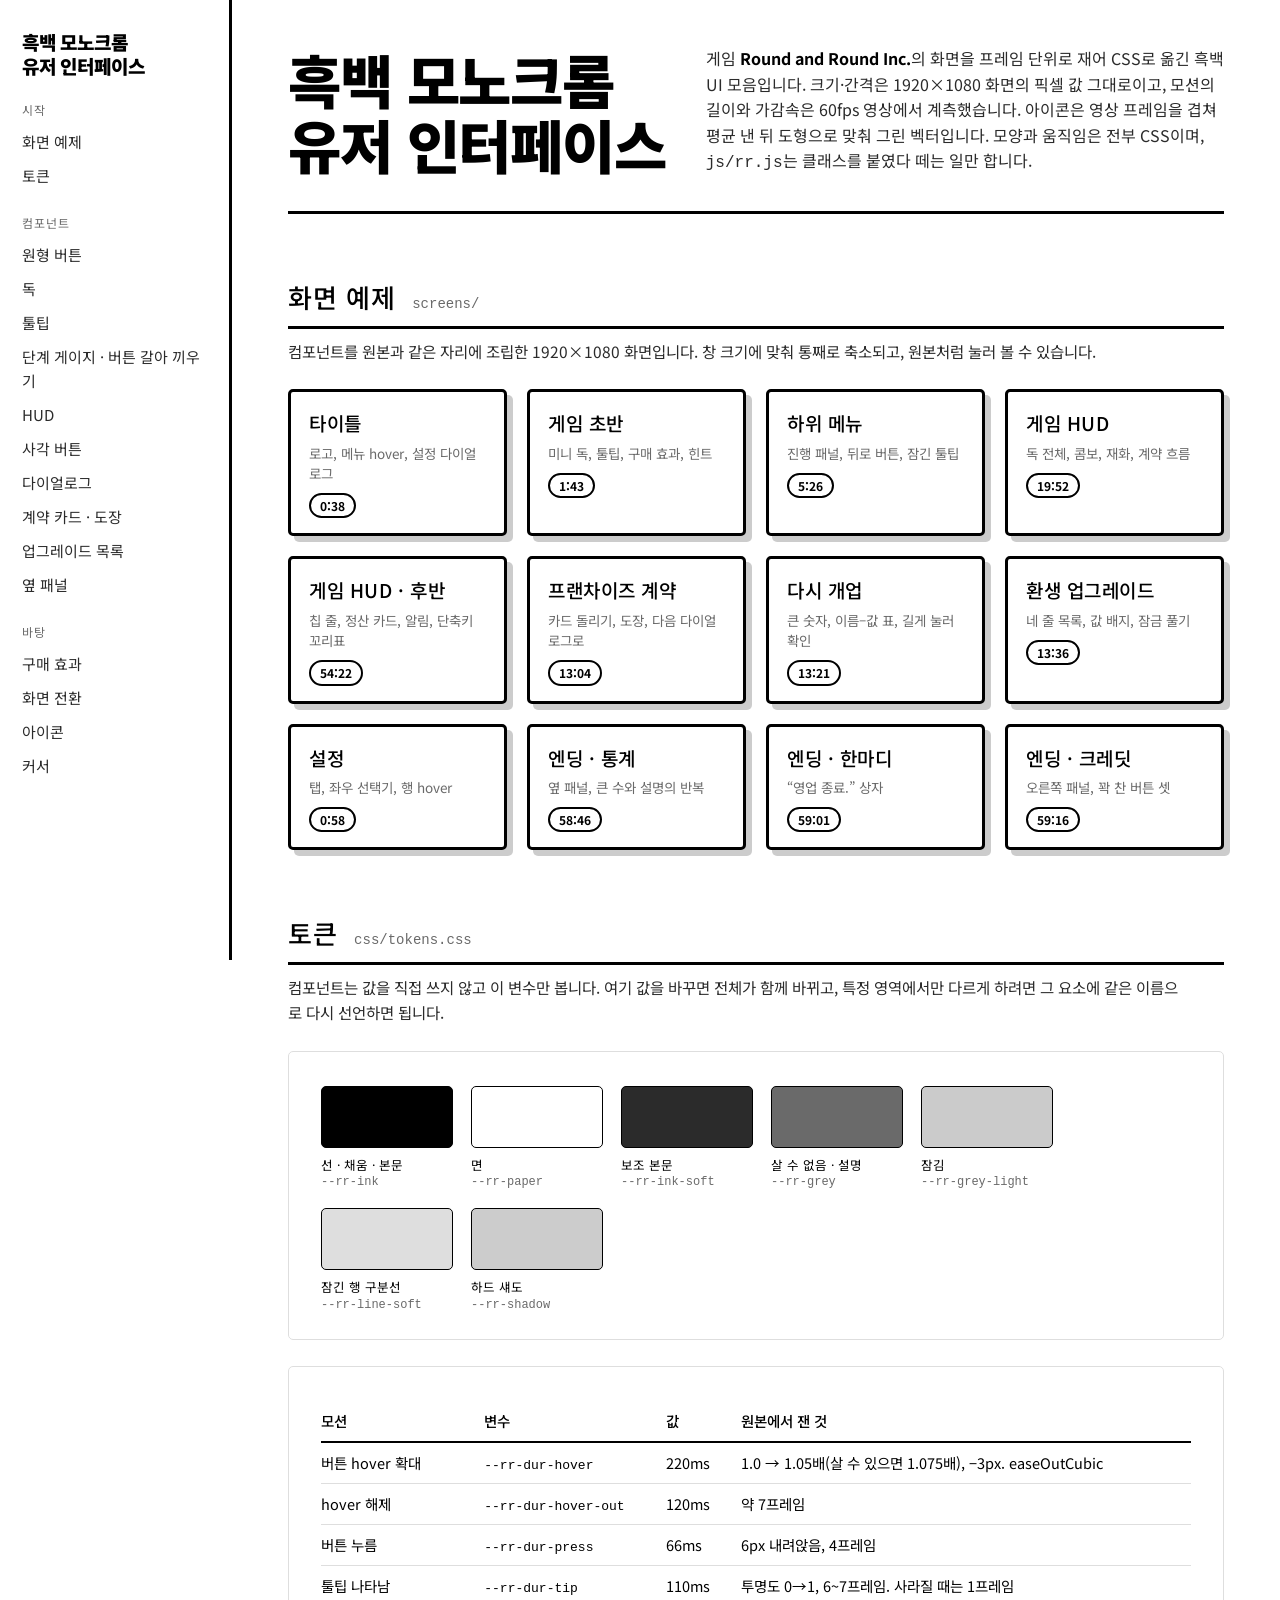
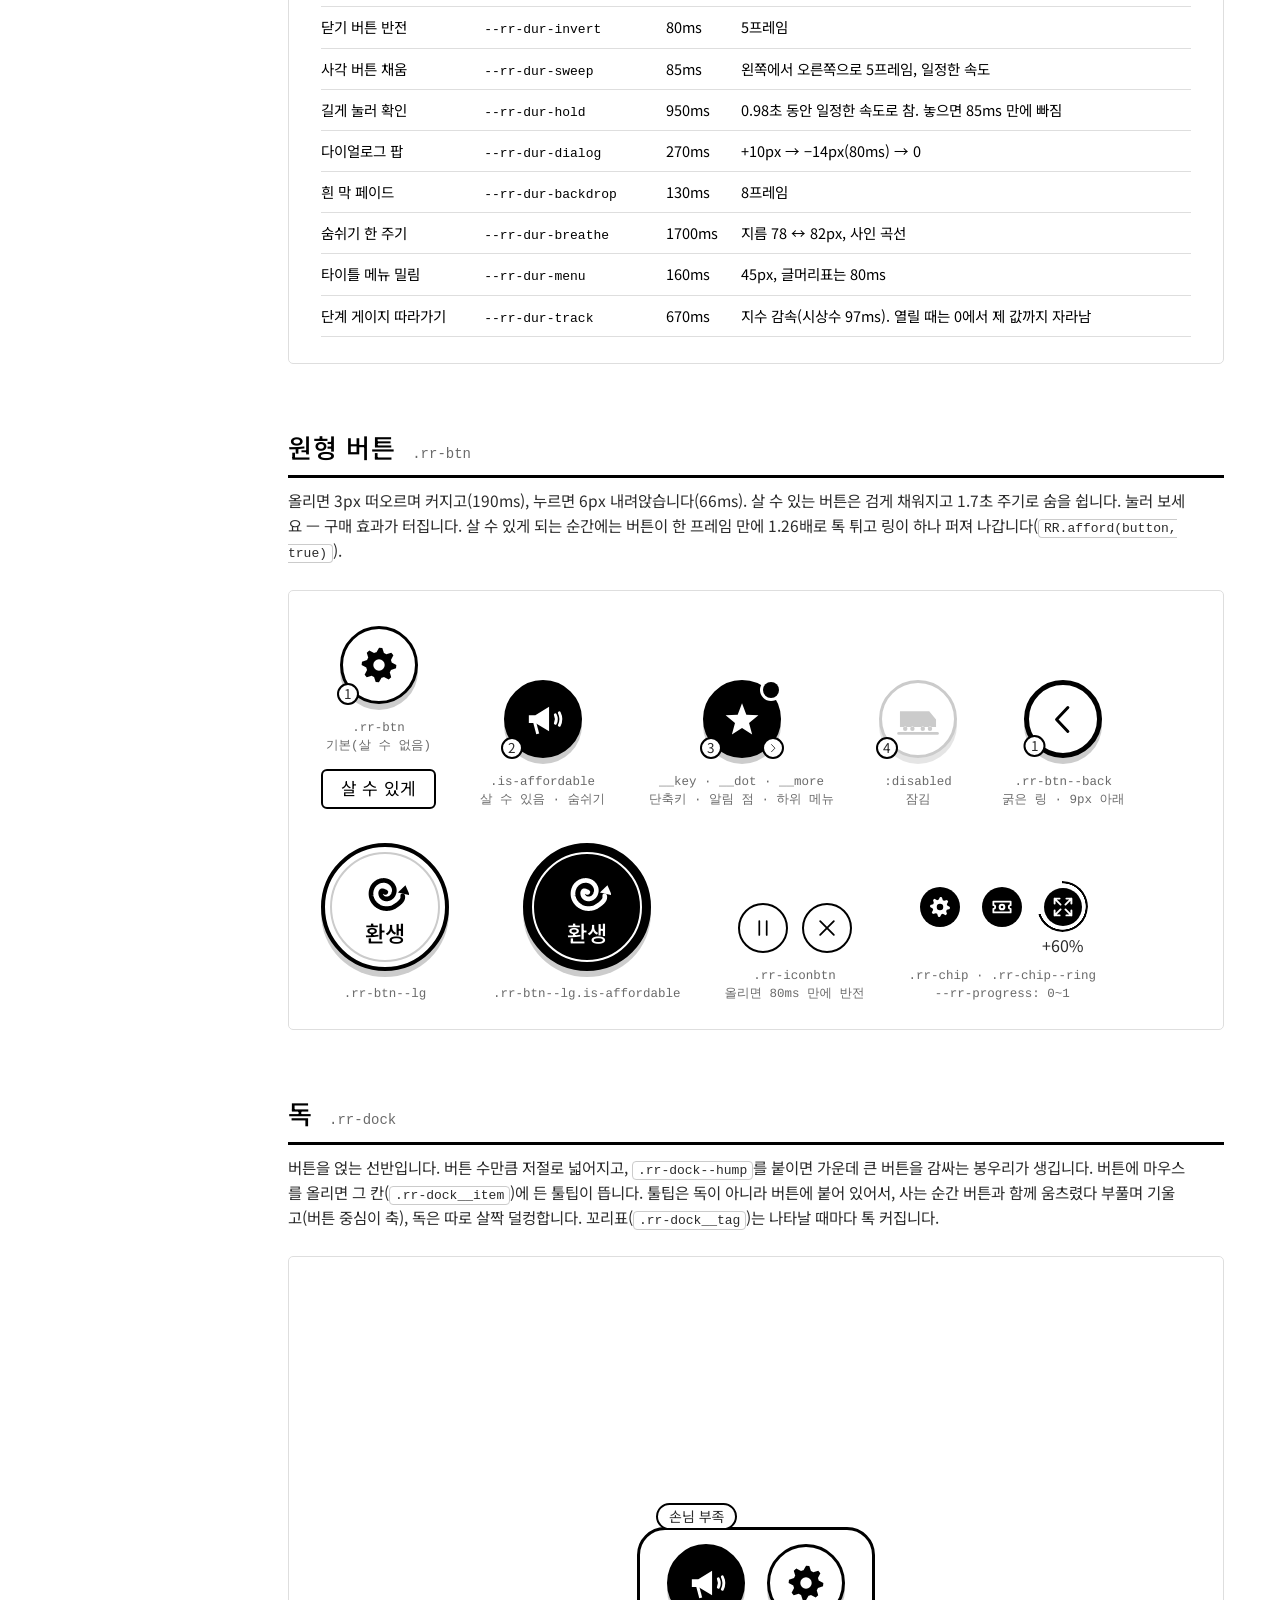
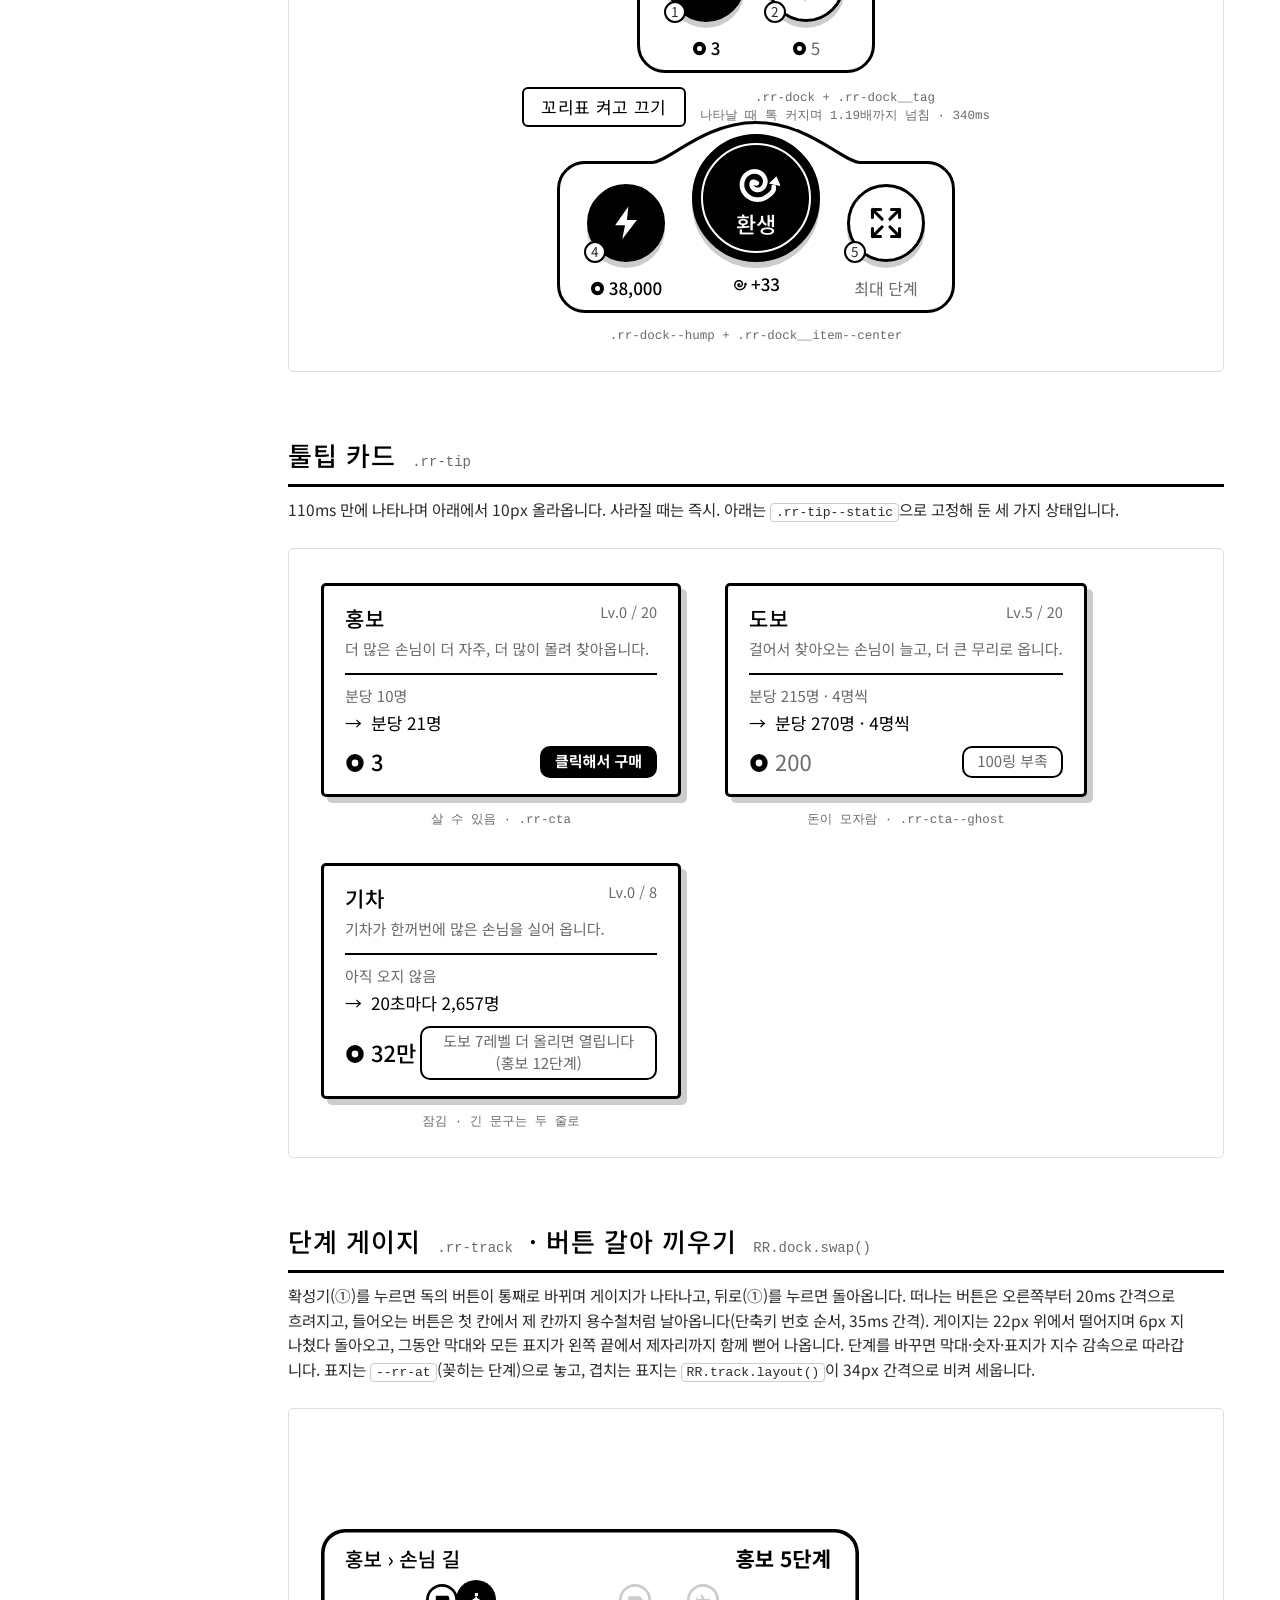
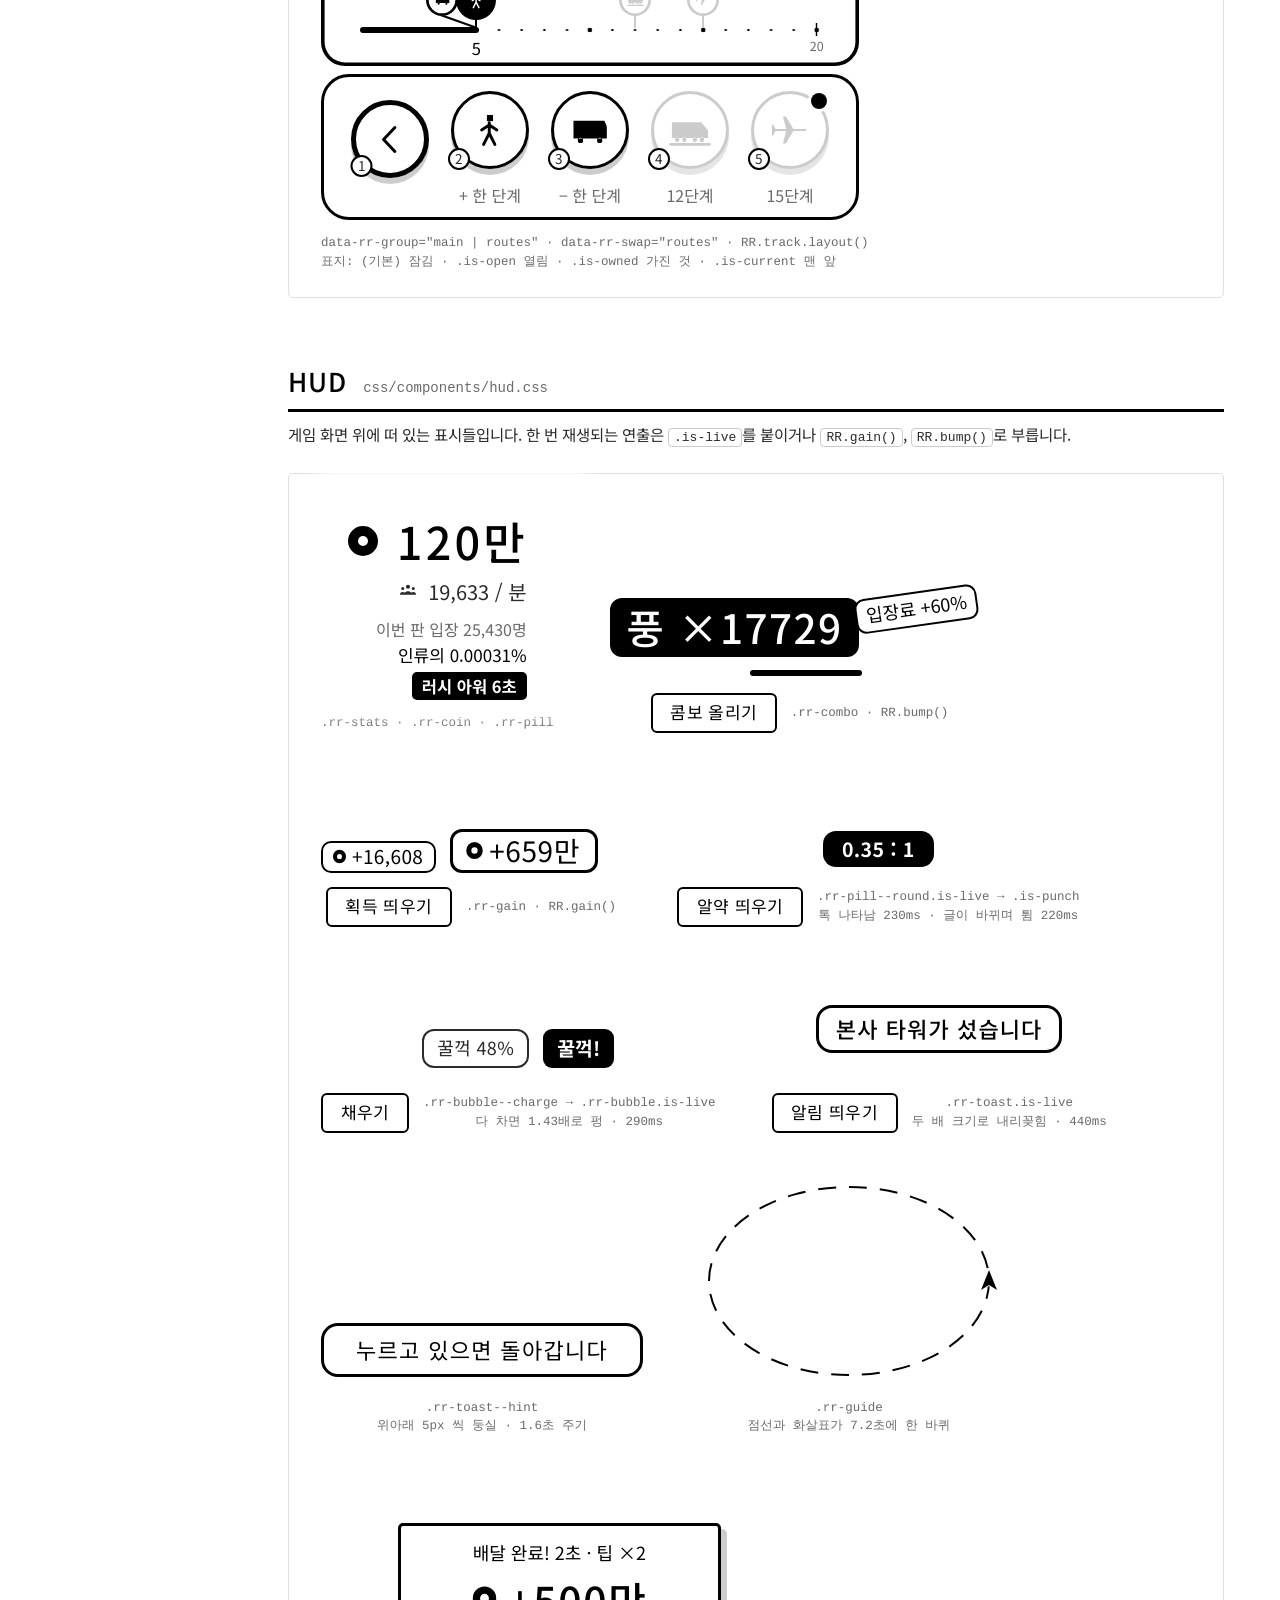
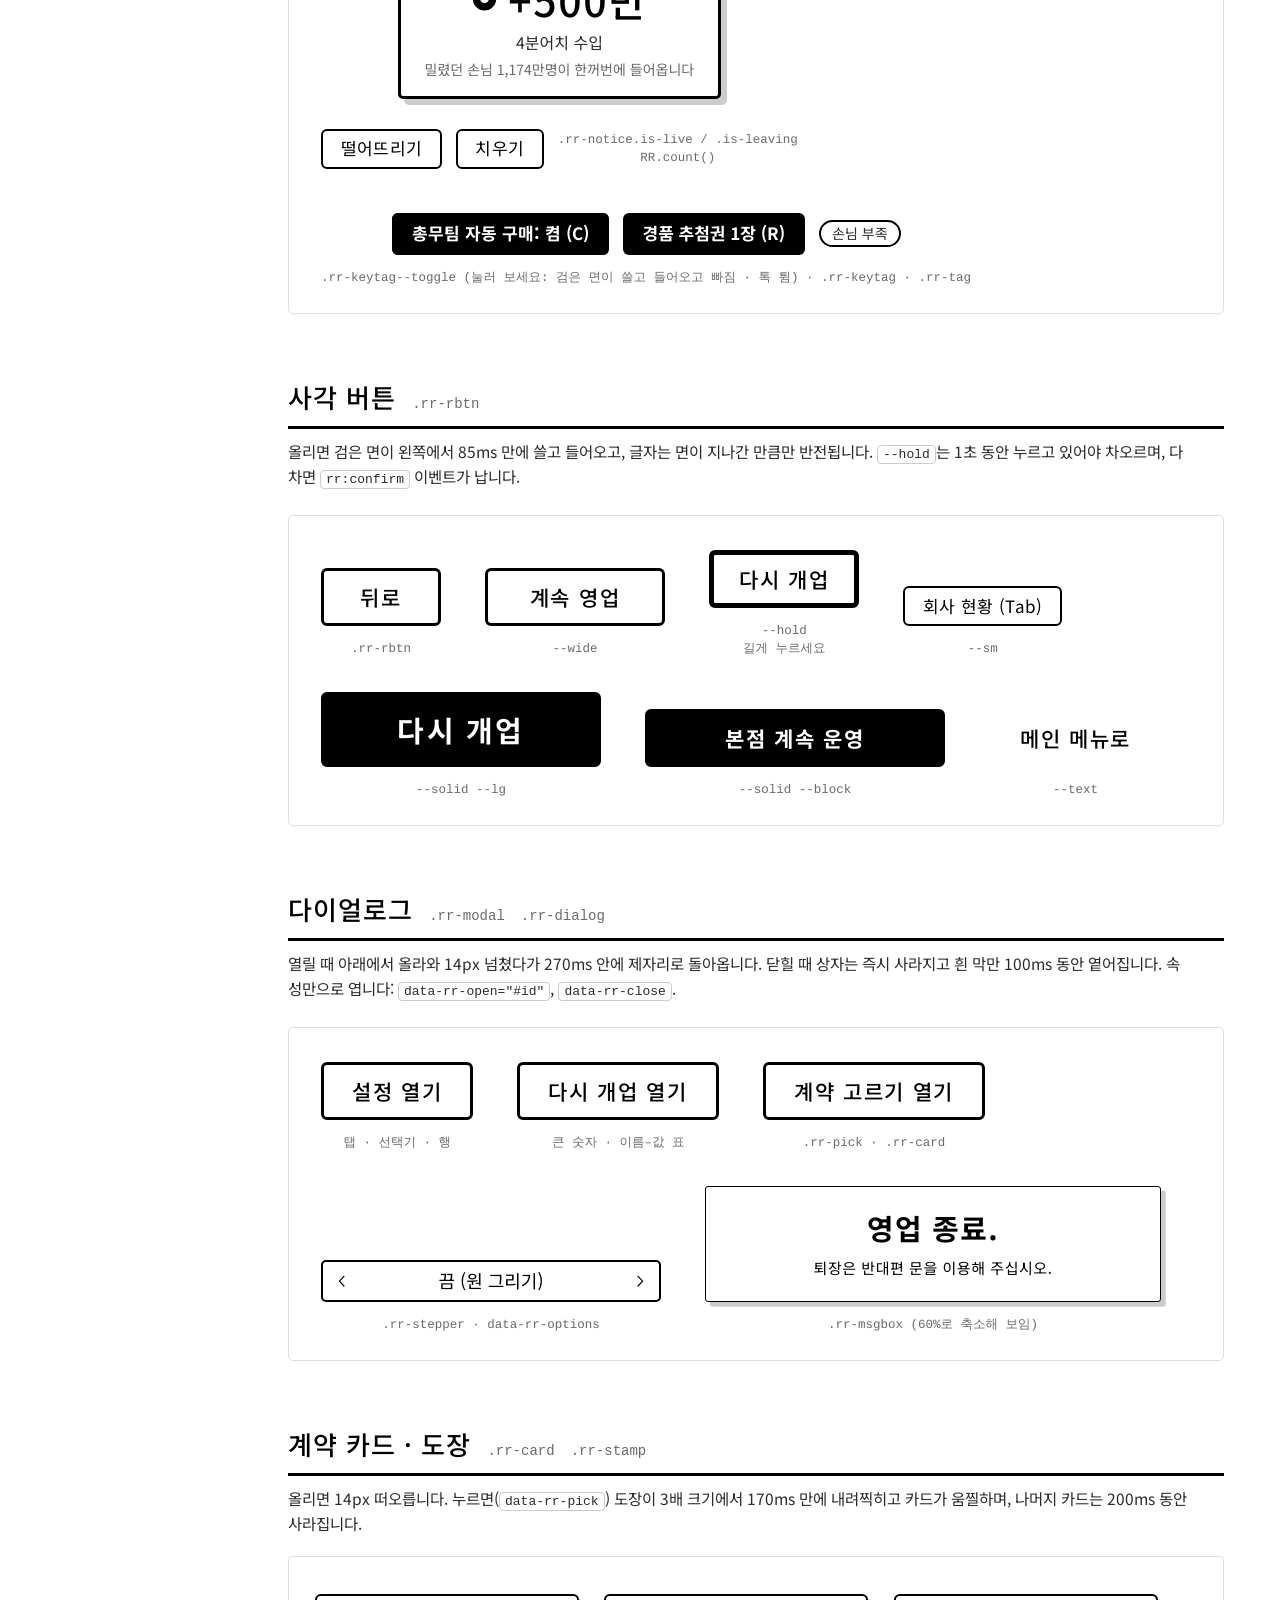
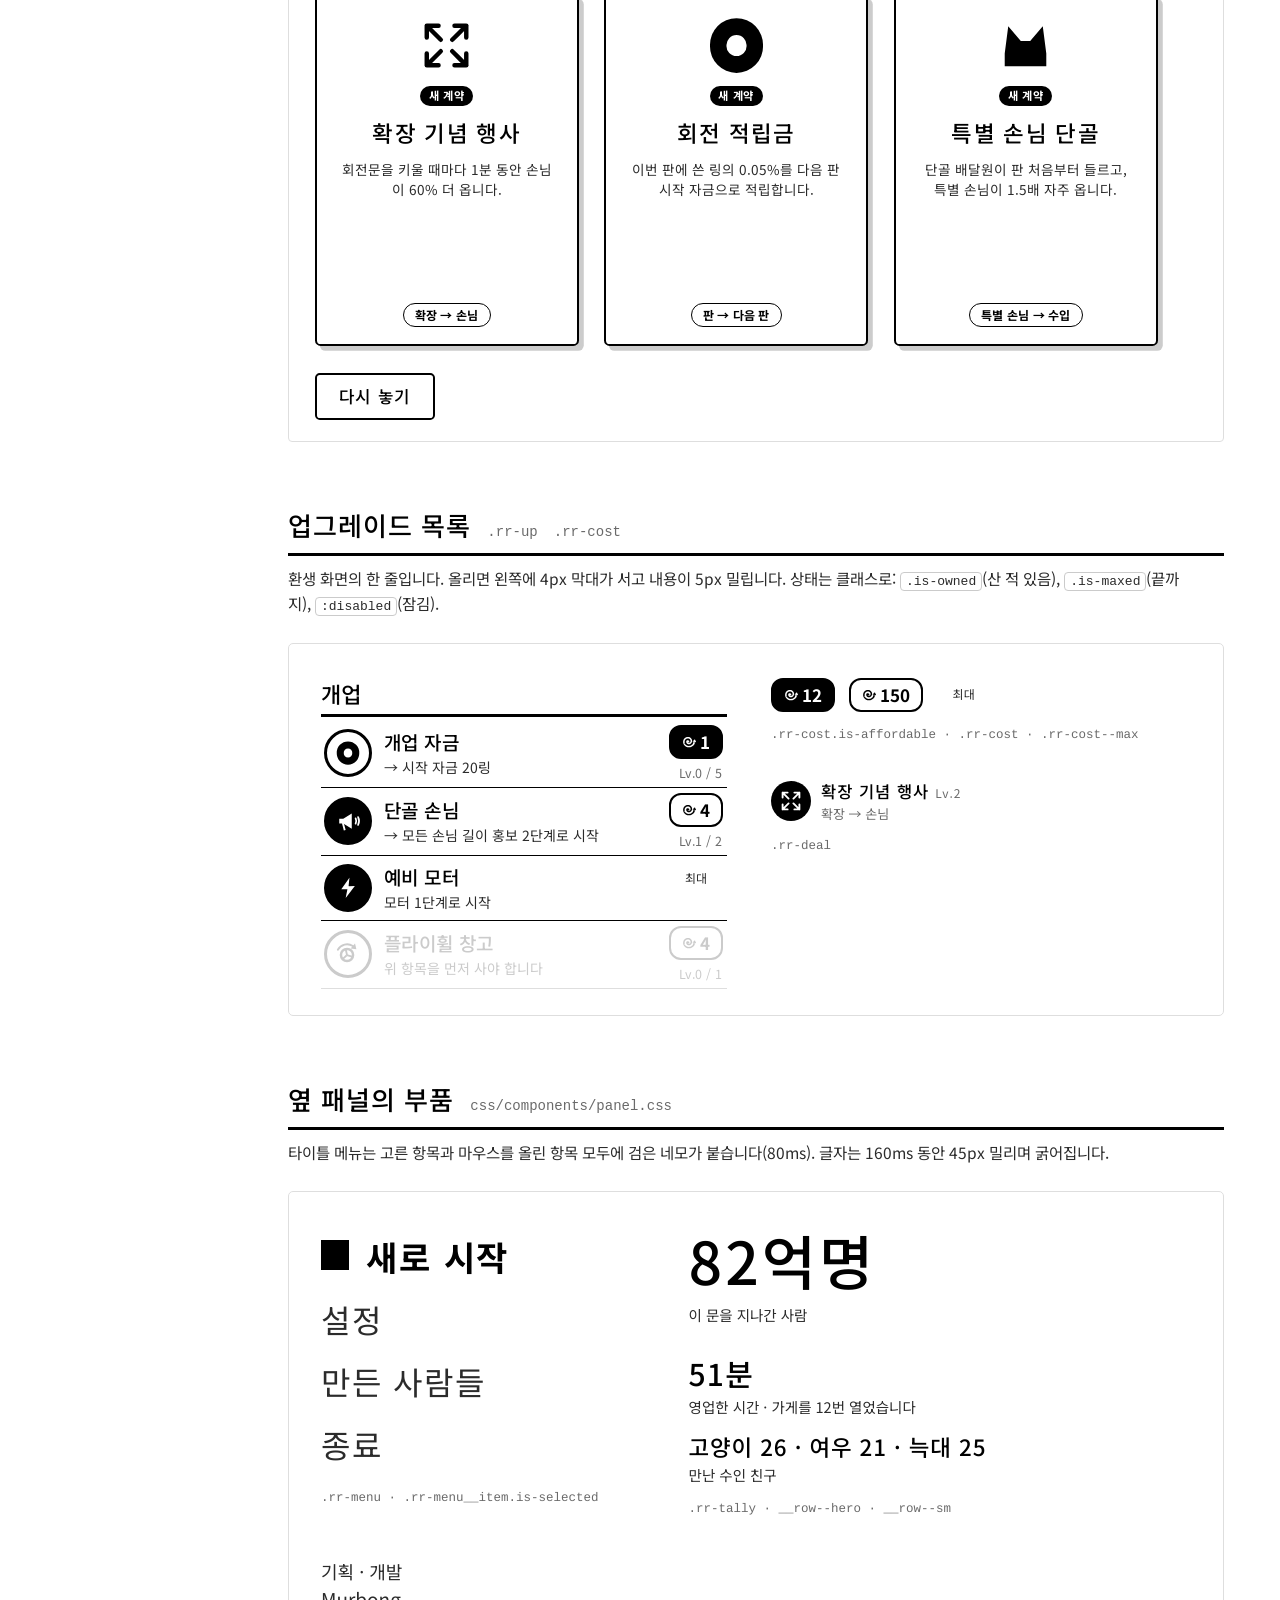
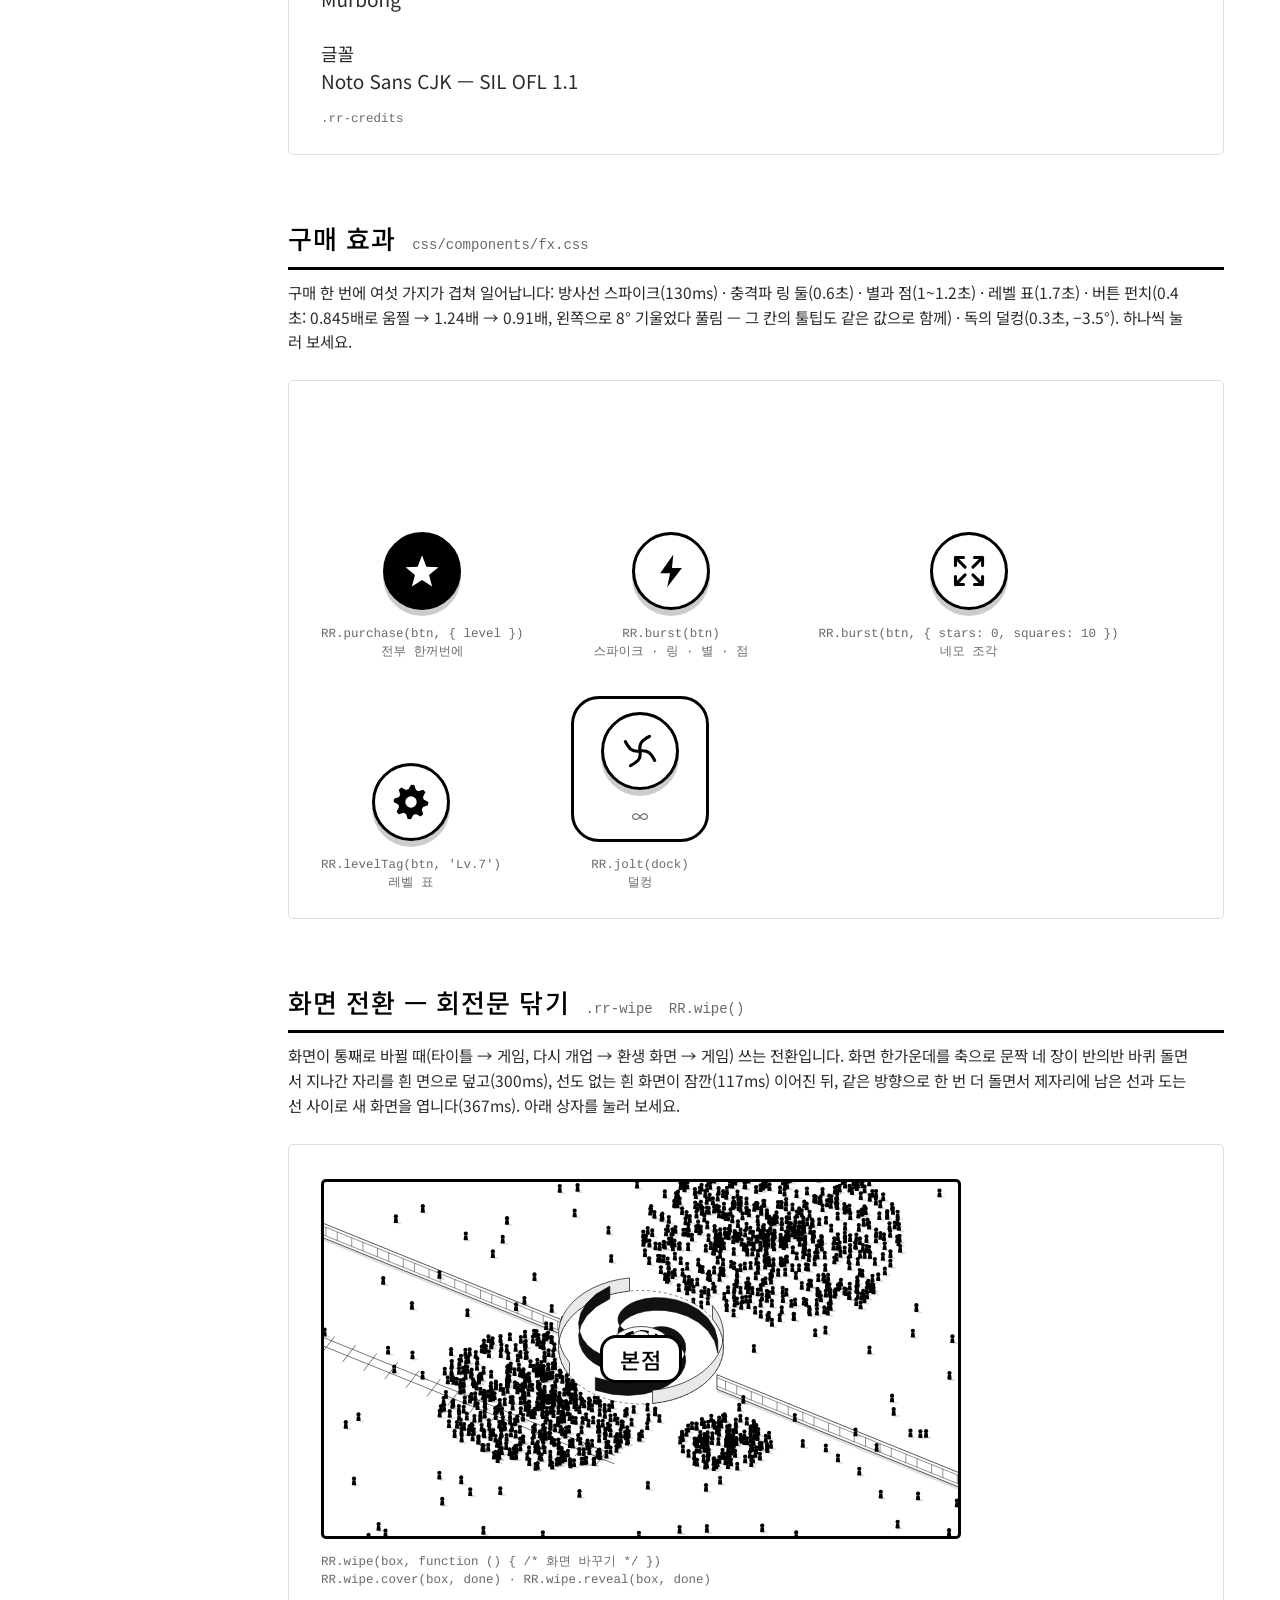
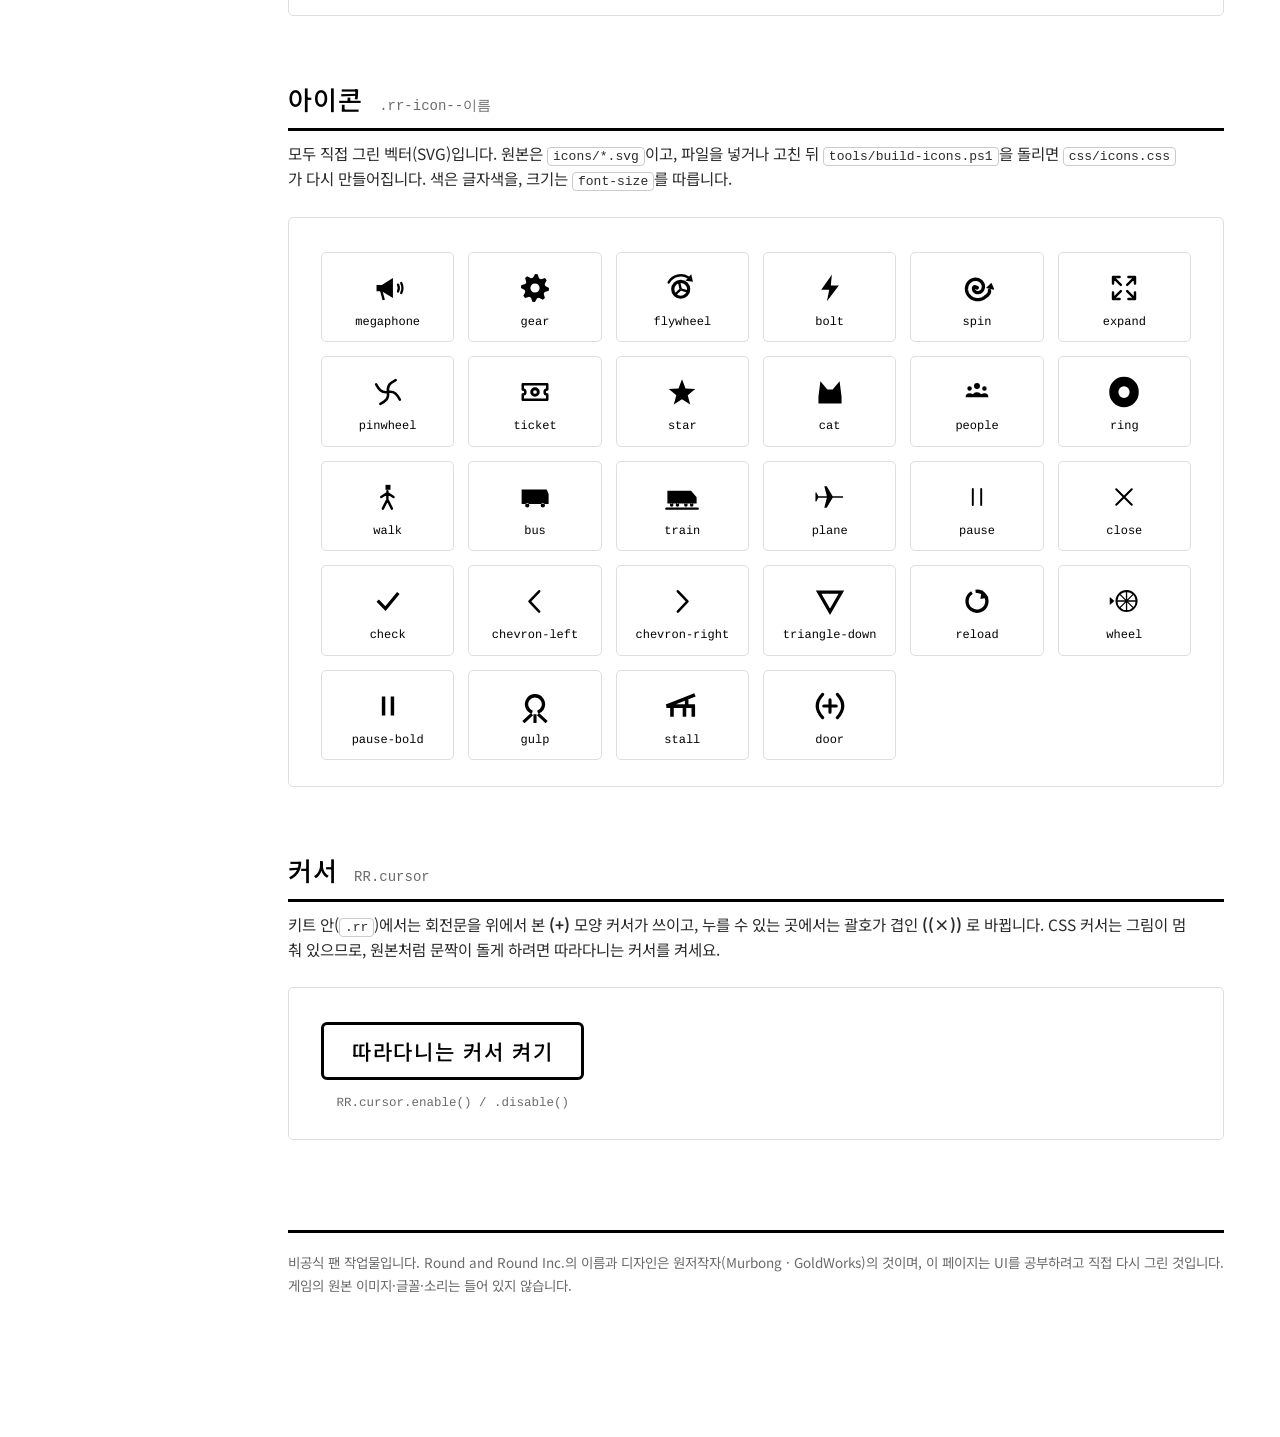
==== commit dc35304f: "모션 보강 2: 알약, 설정 탭·선택기, 알림 점 - 검은 알약(.rr-pill): 톡 나타나고(.is-live), 글이 바뀔 때 한 번 튑니다(.is-punch). - 설정 탭을" ====
--- a/index.html
+++ b/index.html
@@ -336,11 +336,11 @@
           <div class="g-row"><button class="rr-rbtn rr-rbtn--sm" id="g-gain-btn"><span class="rr-rbtn__label">획득 띄우기</span></button><span class="g-cap">.rr-gain · RR.gain()</span></div>
         </div>
         <div class="g-item">
-          <div class="g-row">
-            <span class="rr-pill rr-pill--round">0.35 : 1</span>
-            <span class="rr-pill rr-pill--round">최고 속도</span>
-          </div>
-          <span class="g-cap">.rr-pill--round</span>
+          <div class="g-row" style="width: 250px; height: 48px; justify-content: center">
+            <span class="rr-pill rr-pill--round" id="g-pill">0.35 : 1</span>
+          </div>
+          <div class="g-row"><button class="rr-rbtn rr-rbtn--sm" id="g-pill-btn"><span class="rr-rbtn__label">알약 띄우기</span></button><span class="g-cap">.rr-pill--round.is-live → .is-punch
+톡 나타남 230ms · 글이 바뀌며 튐 220ms</span></div>
         </div>
         <div class="g-item">
           <div class="g-row" style="width: 230px; height: 60px; justify-content: center">
@@ -725,6 +725,13 @@
     $('g-gain-btn').addEventListener('click', function () {
       RR.gain('#g-gains', '+' + Math.round(12000 + Math.random() * 20000).toLocaleString('ko-KR'), 20 + Math.random() * 150, 44);
     });
+    // 비율 알약: 톡 나타나고, 글이 바뀔 때 한 번 튑니다
+    $('g-pill-btn').addEventListener('click', function () {
+      var p = $('g-pill');
+      p.textContent = '0.35 : 1';
+      RR.replay(p, 'is-live', 250);
+      setTimeout(function () { p.textContent = '최고 속도'; RR.replay(p, 'is-punch', 240); }, 600);
+    });
     // 말풍선: 흰 알약으로 차오르다가 다 차면 검은 말풍선으로 펑 튑니다
     $('g-gulp-btn').addEventListener('click', function () {
       var g = $('g-gulp'), t0 = performance.now();
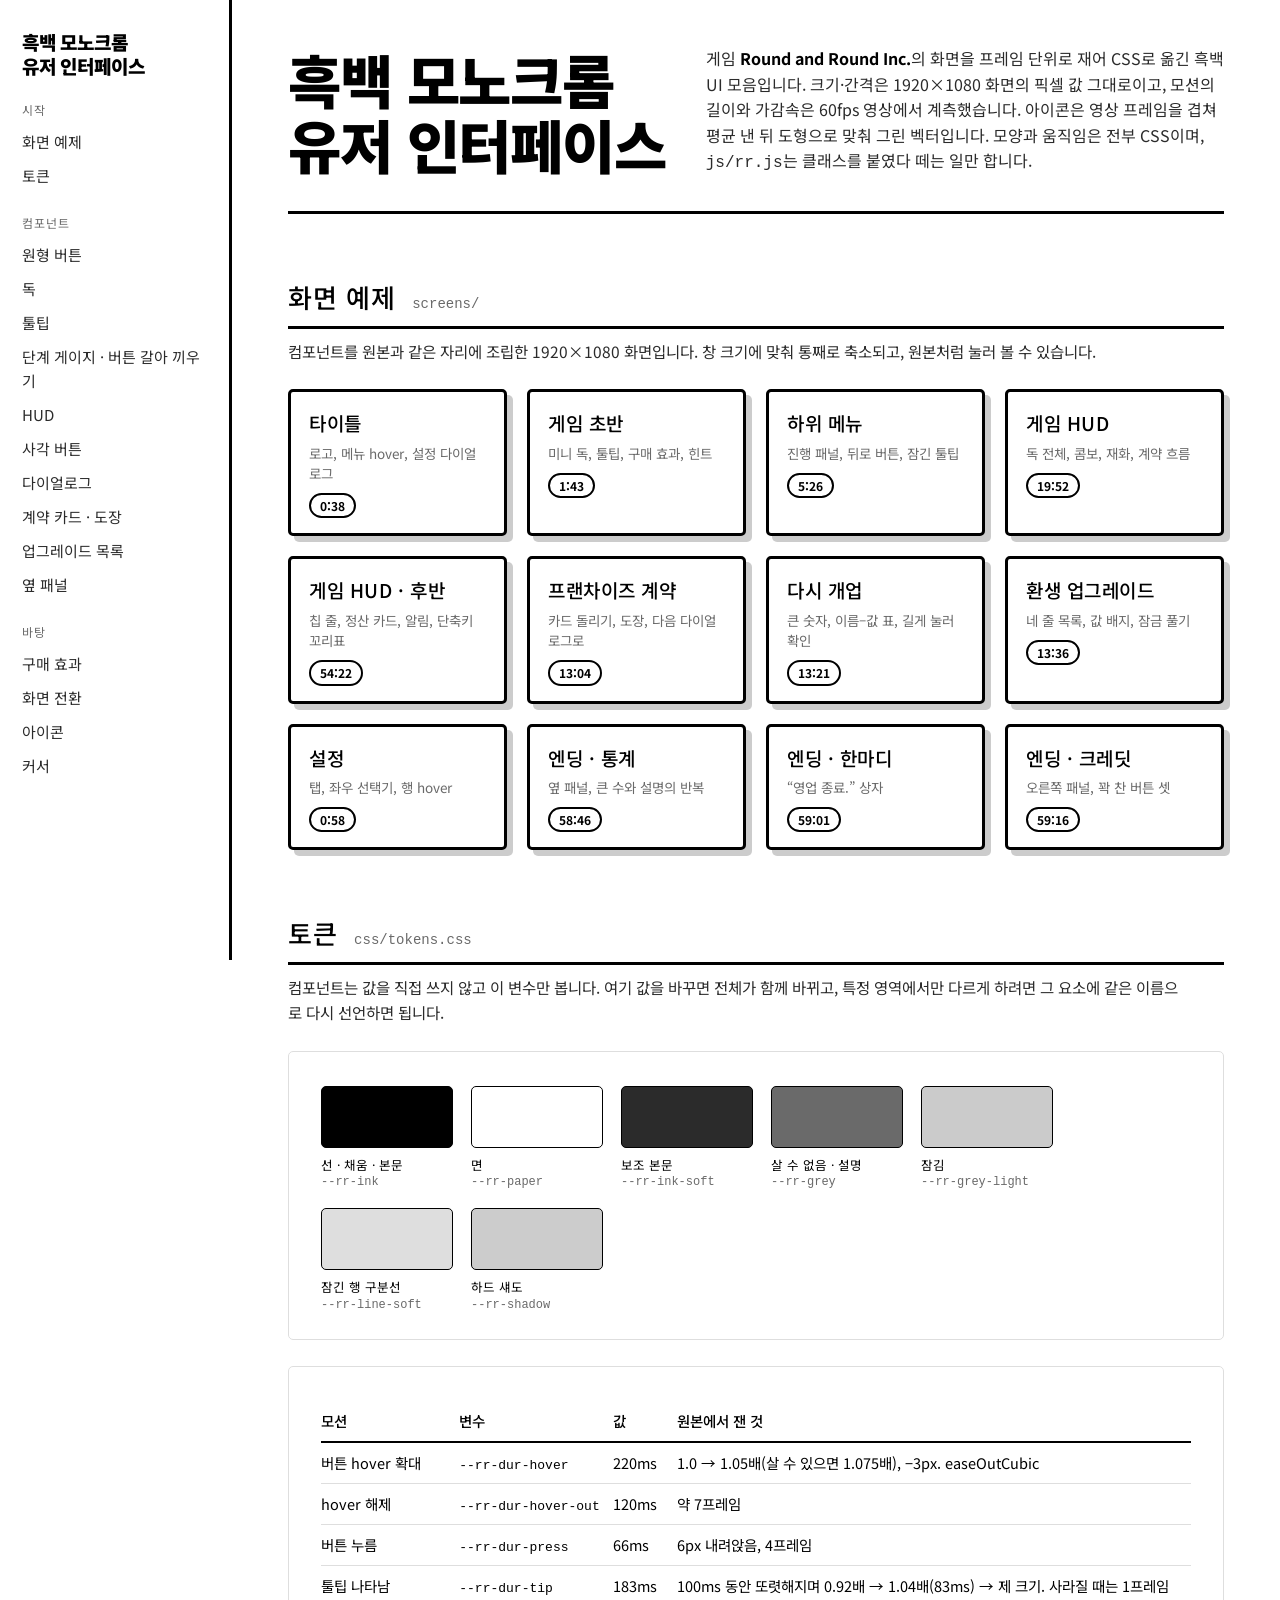
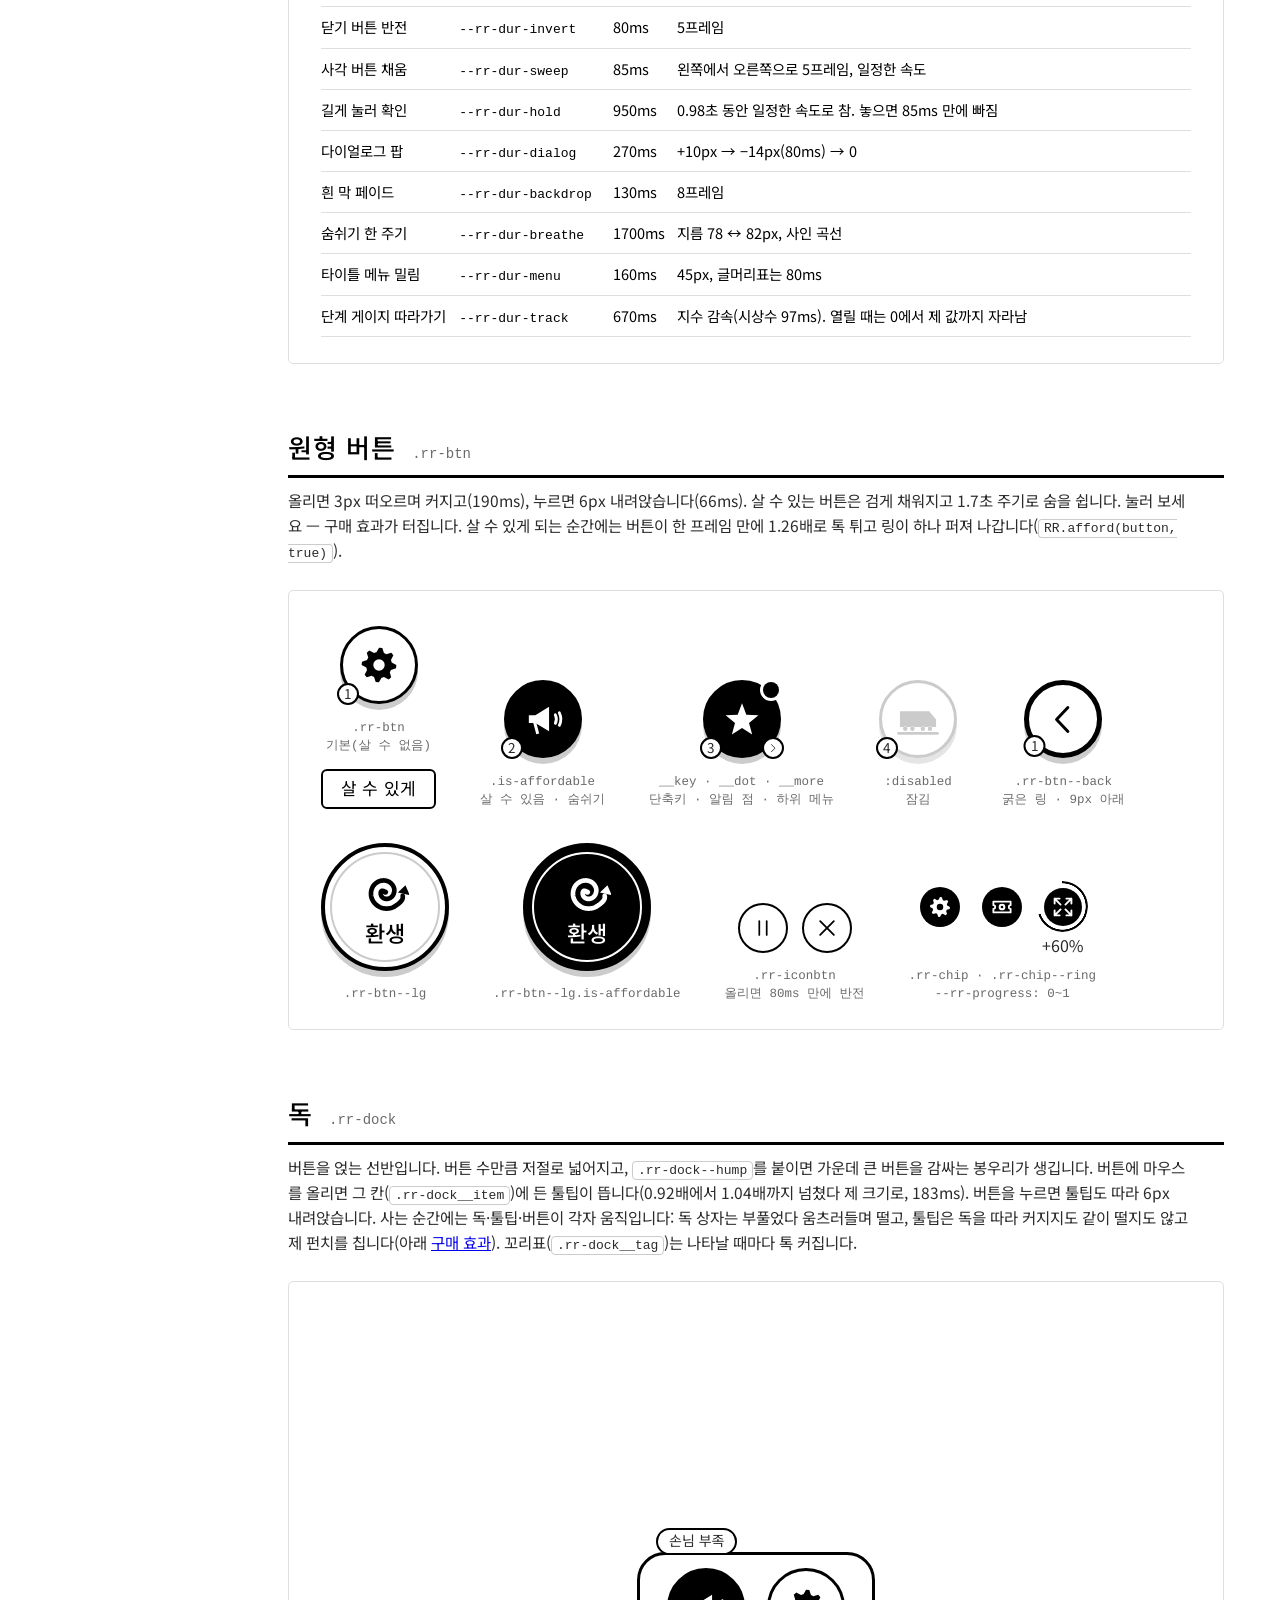
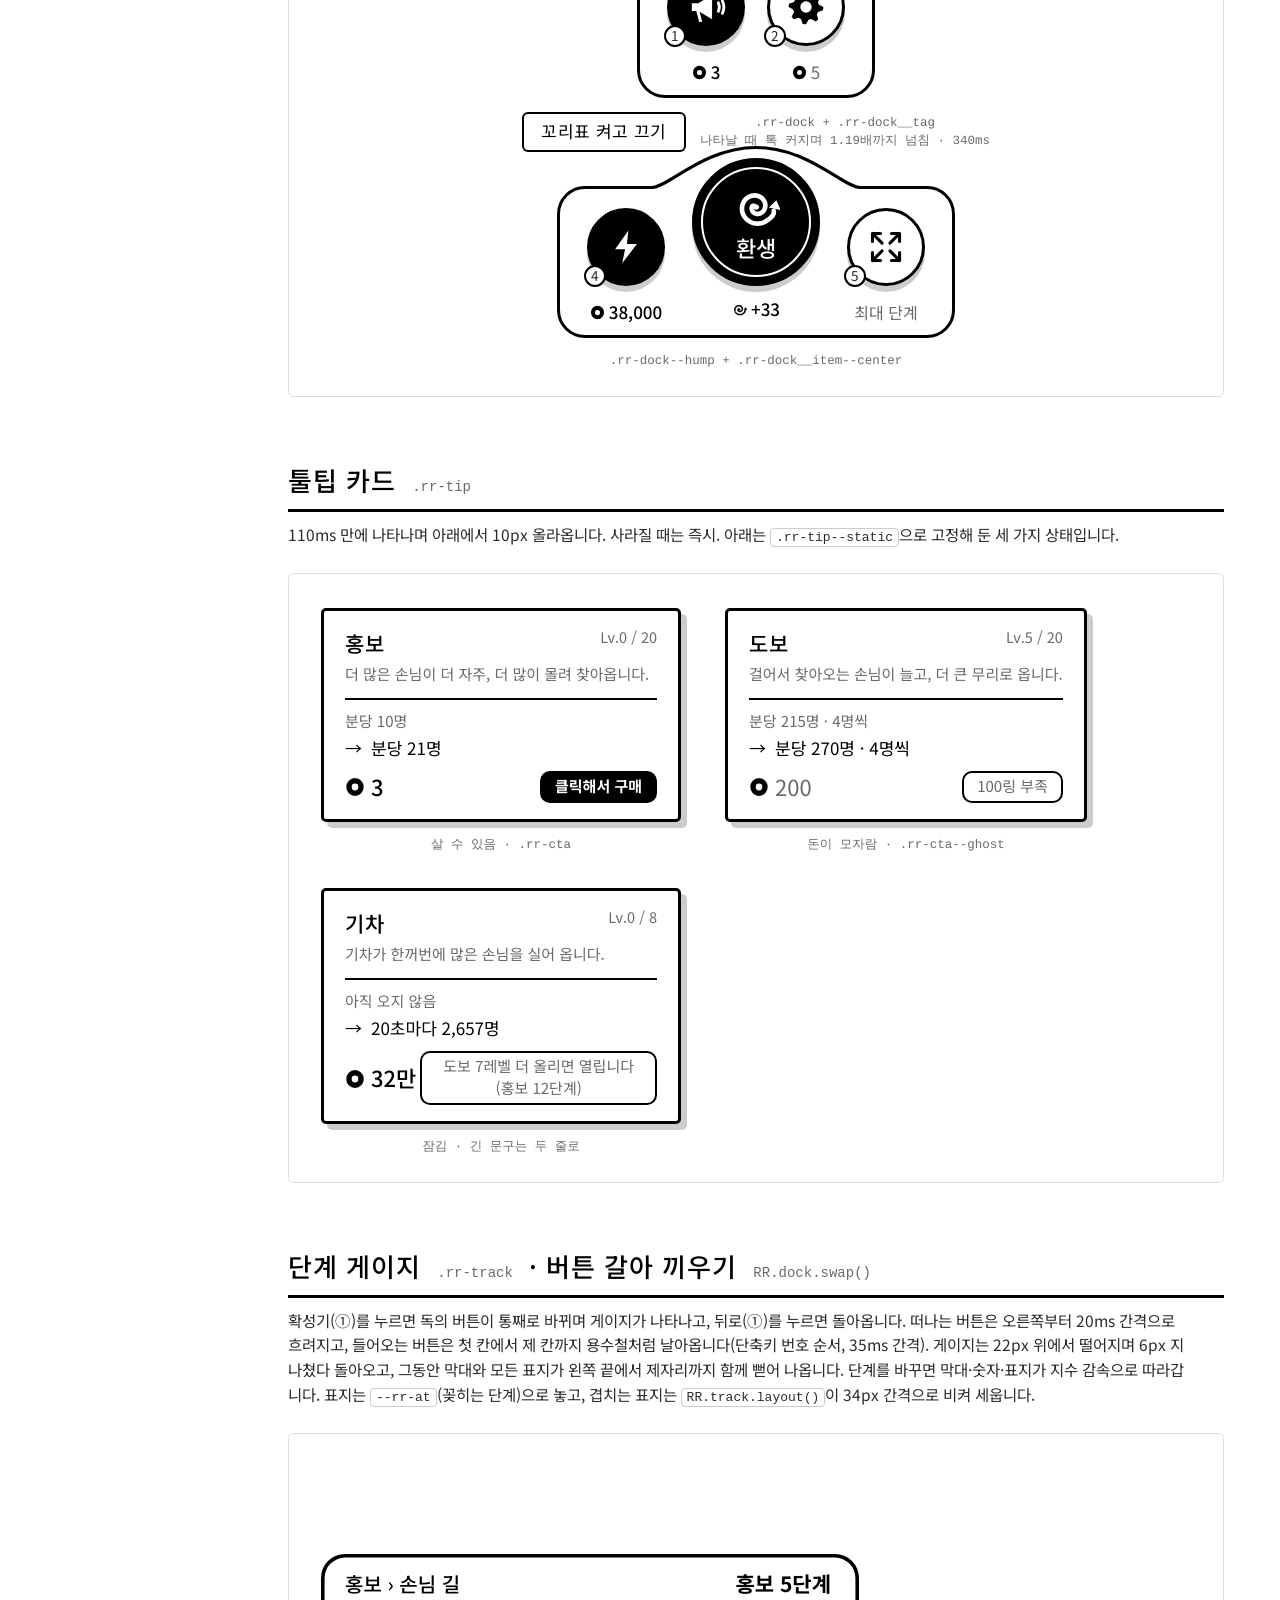
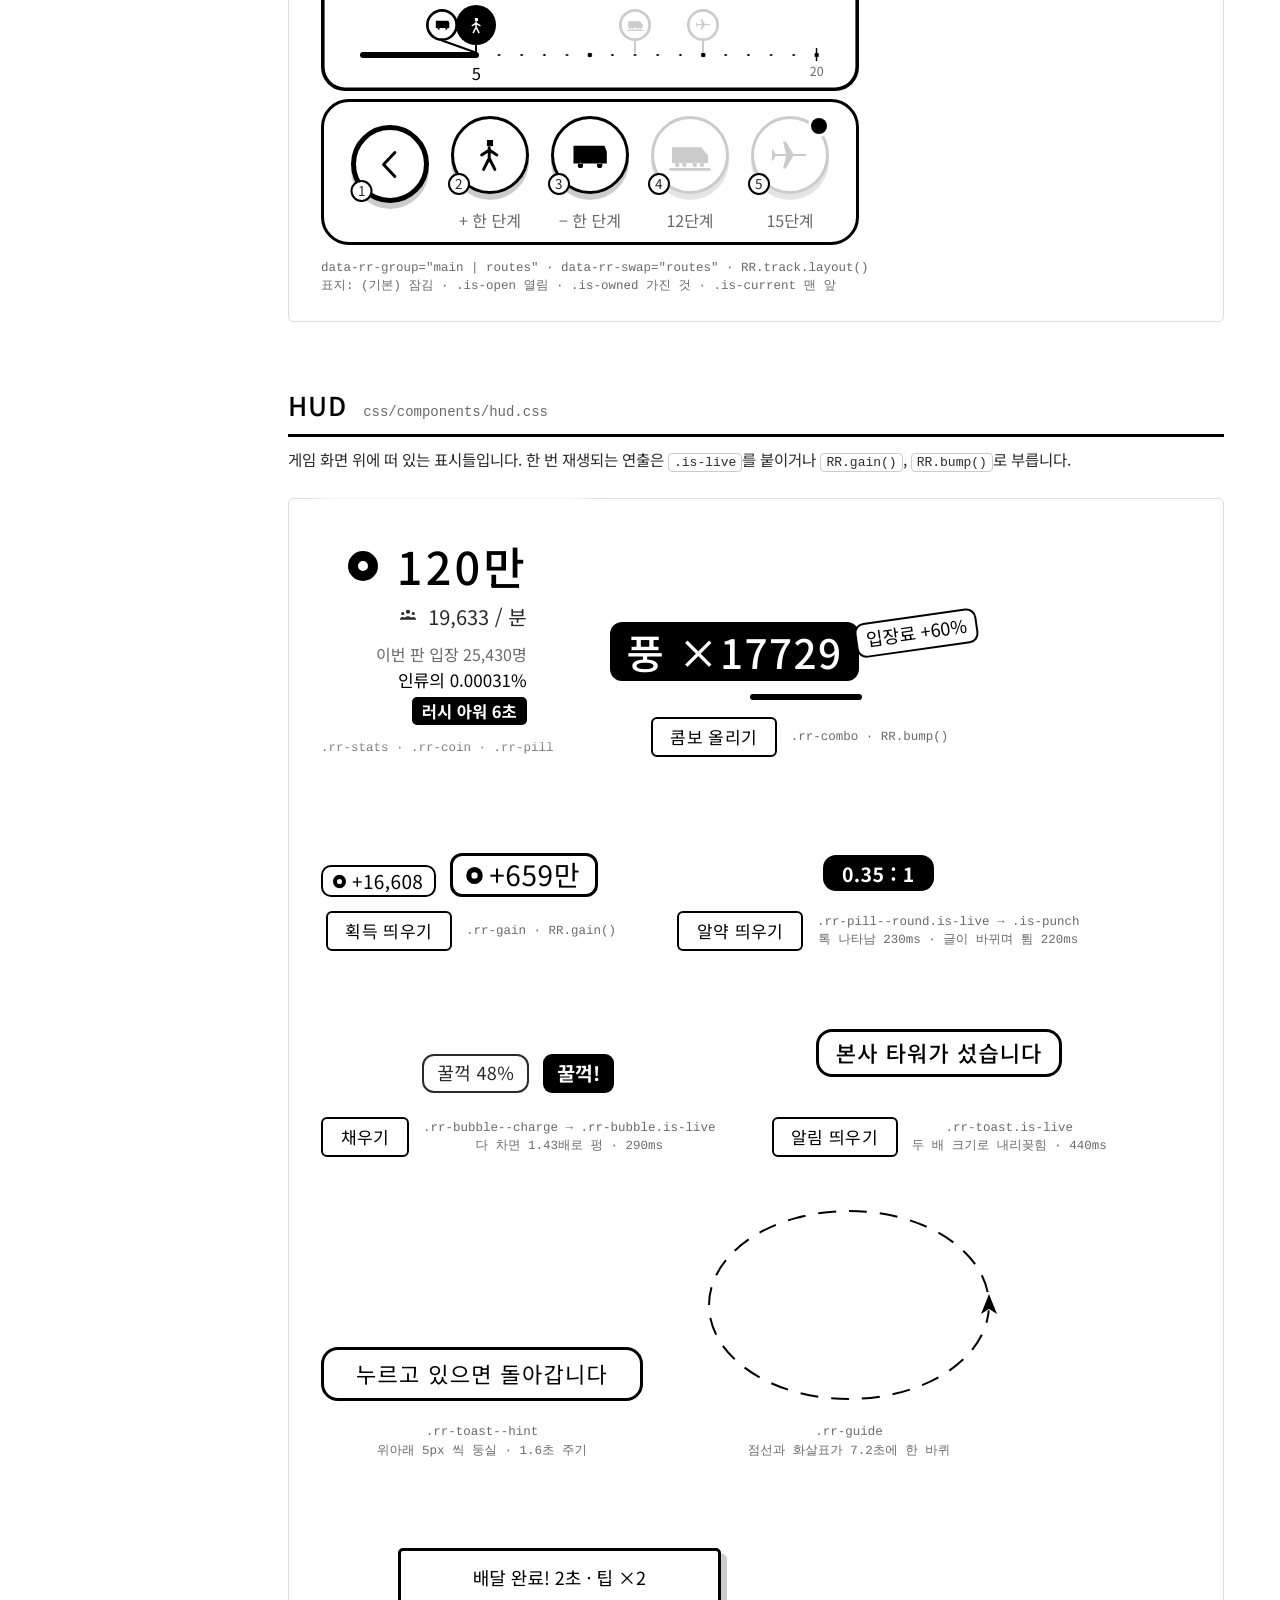
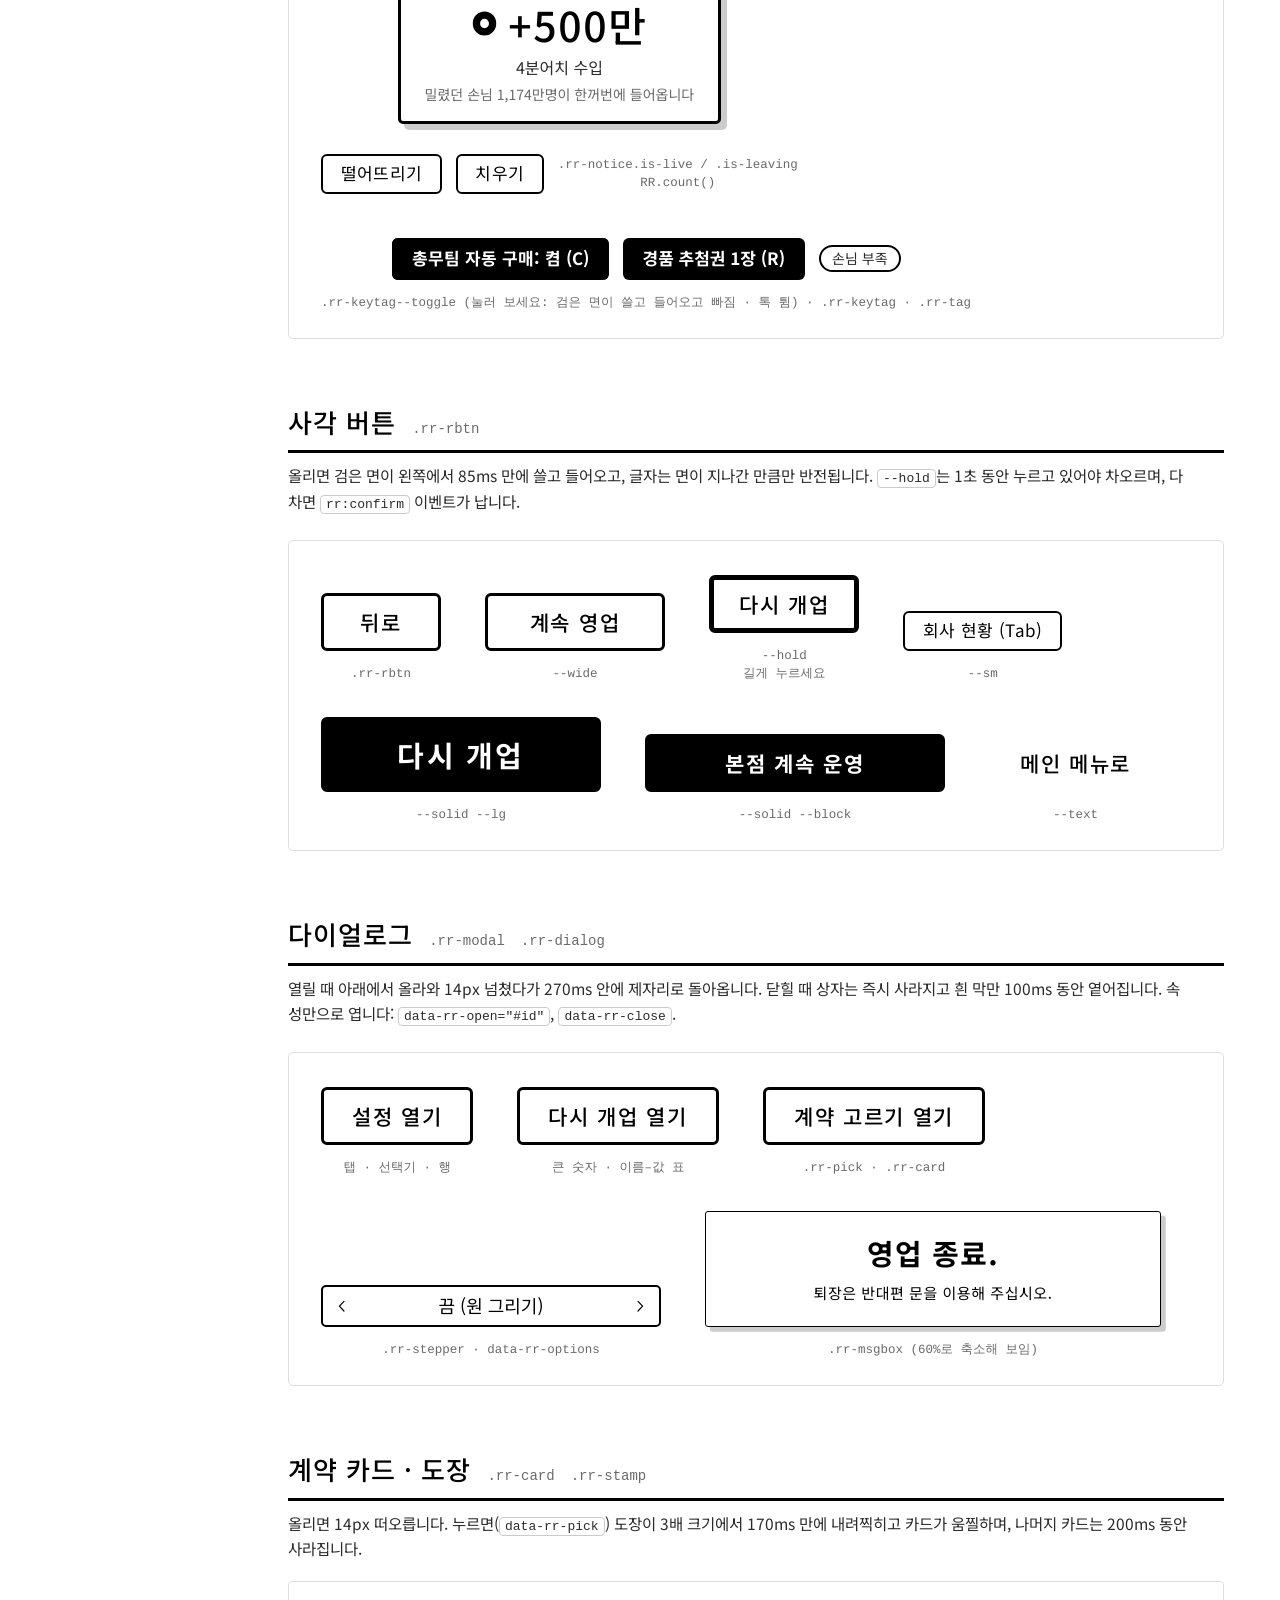
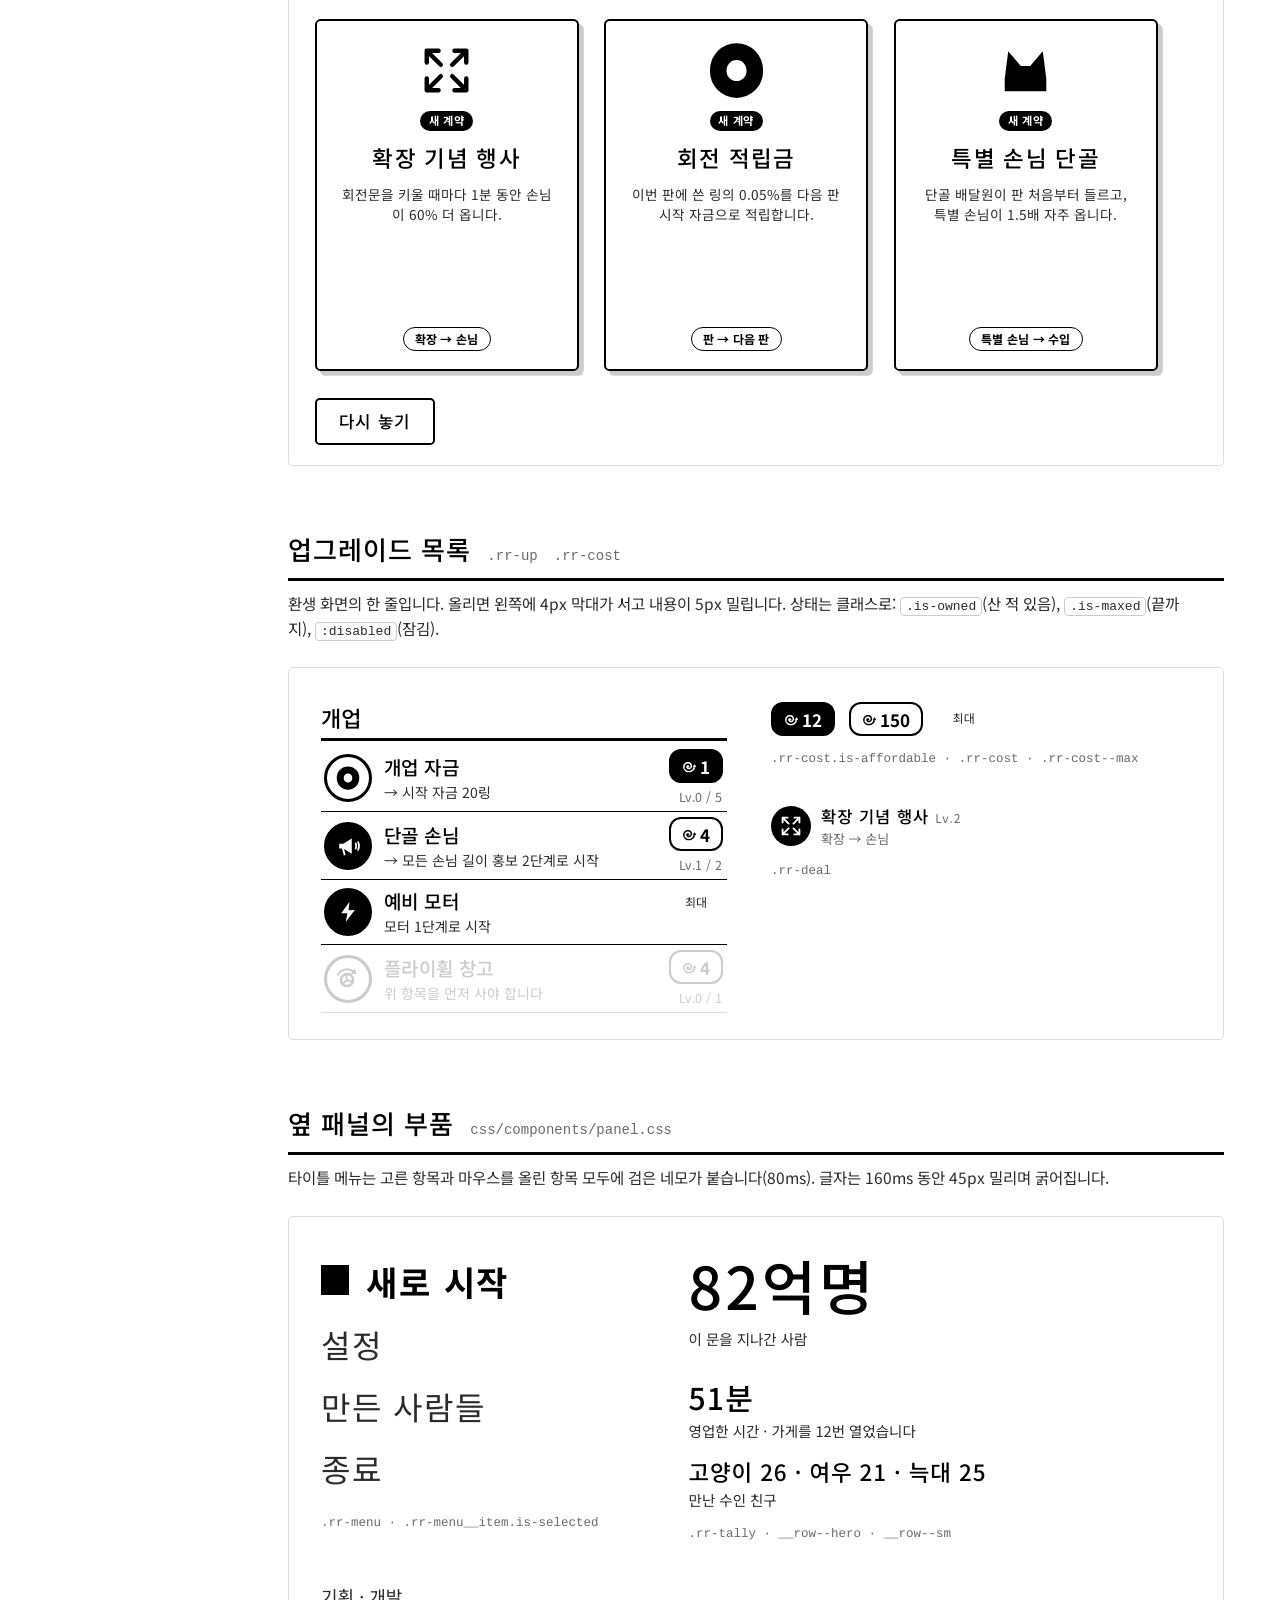
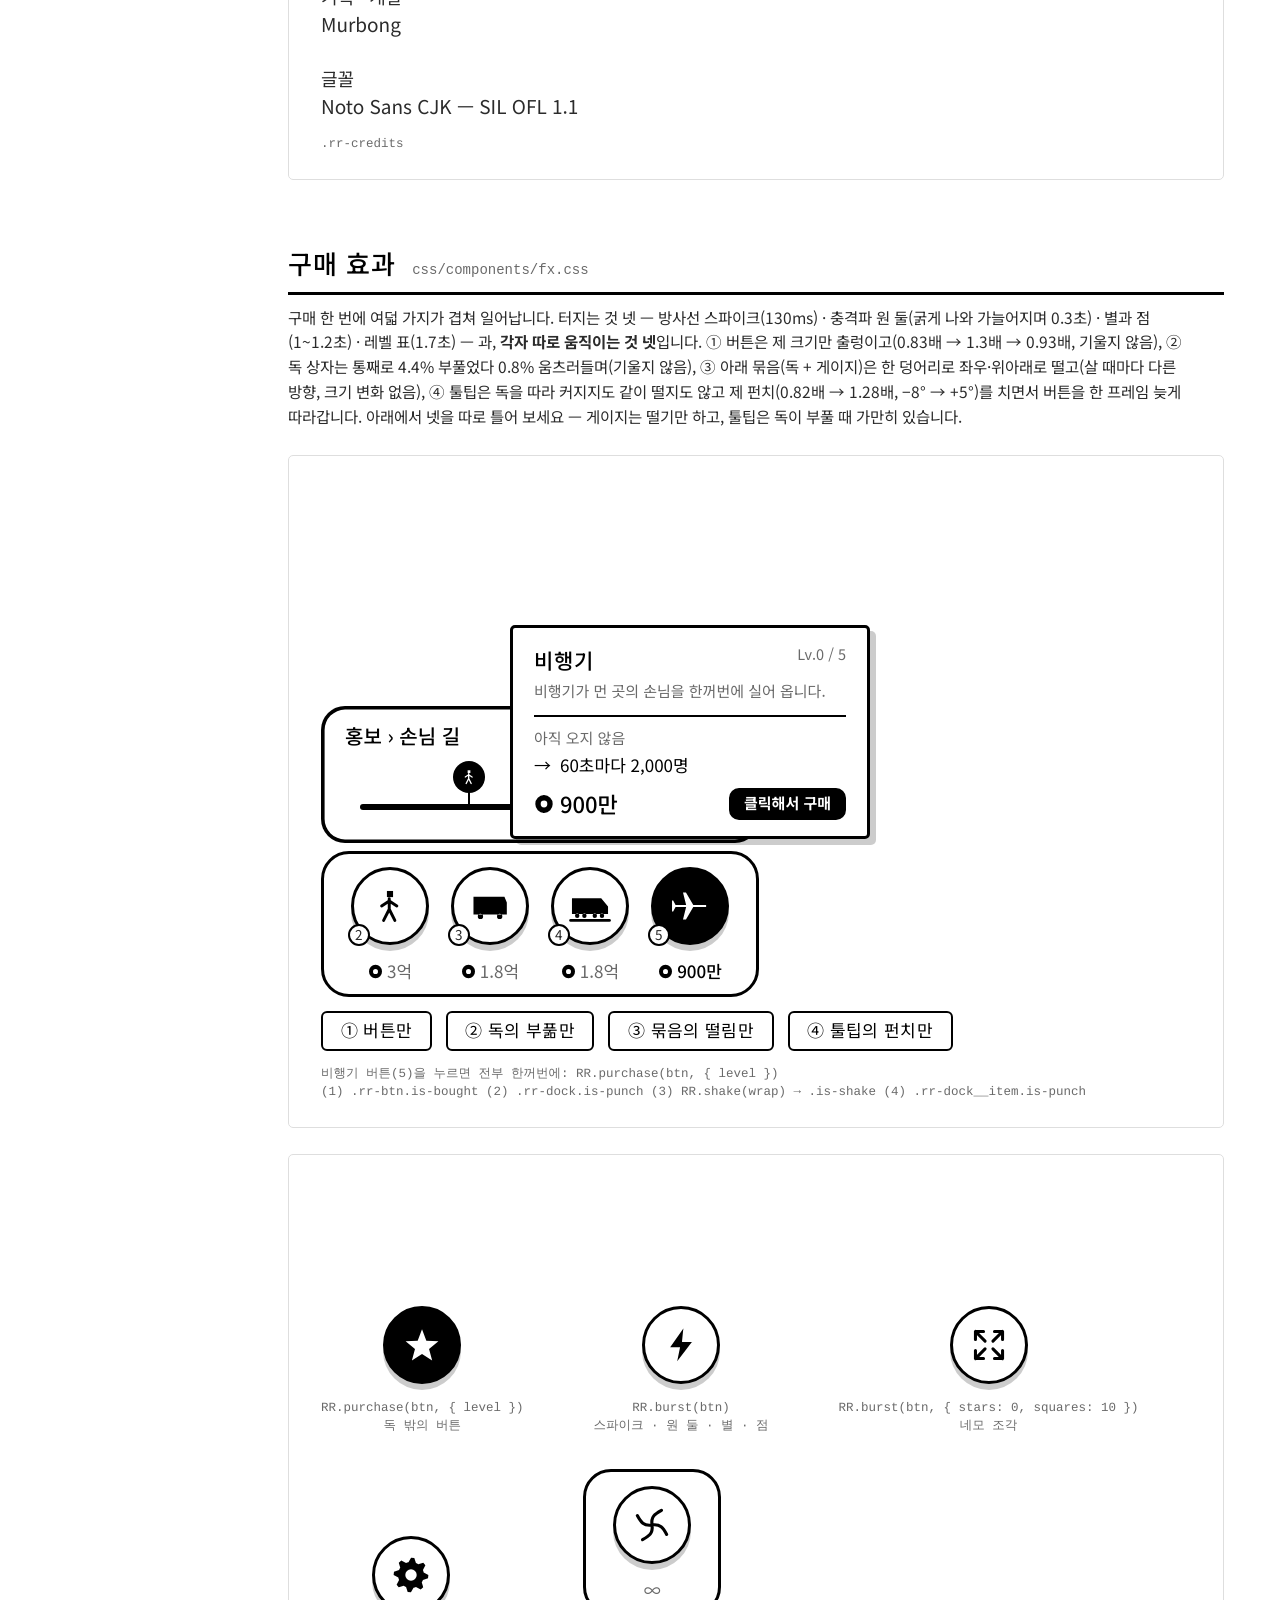
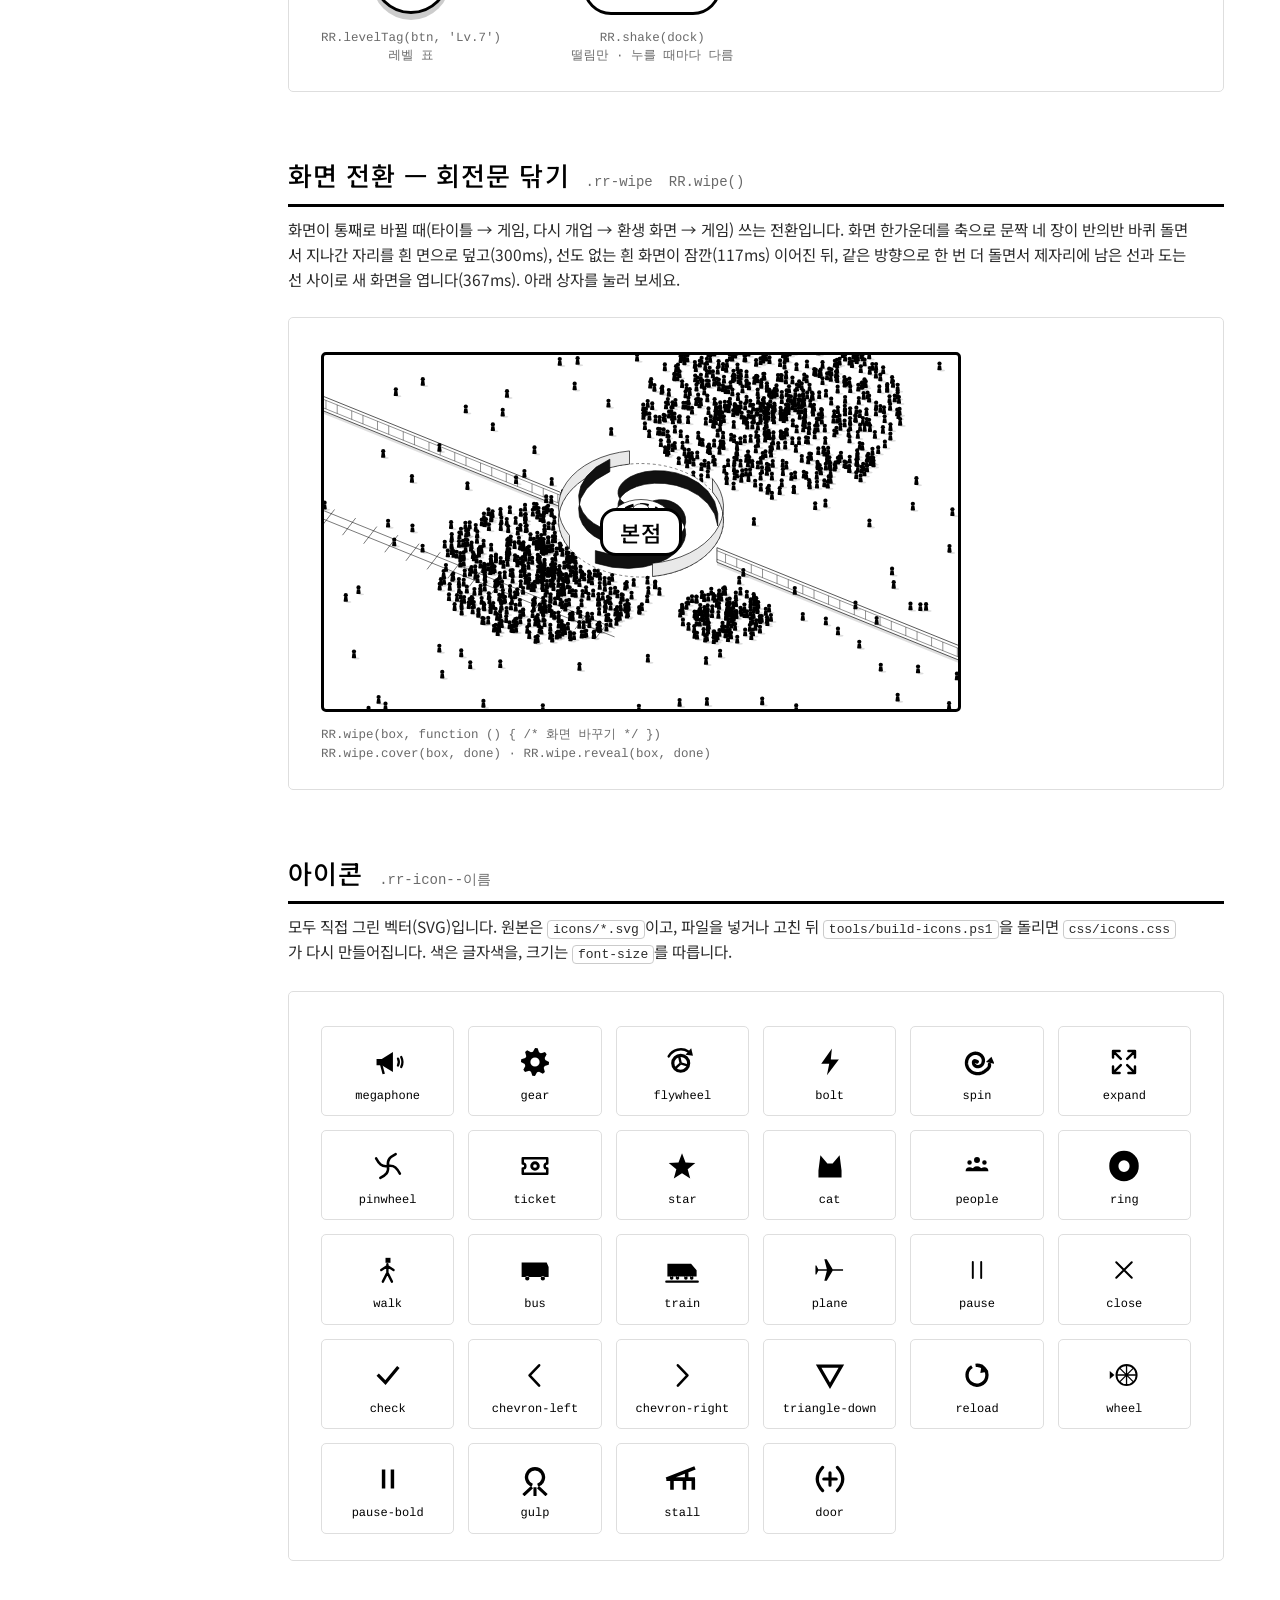
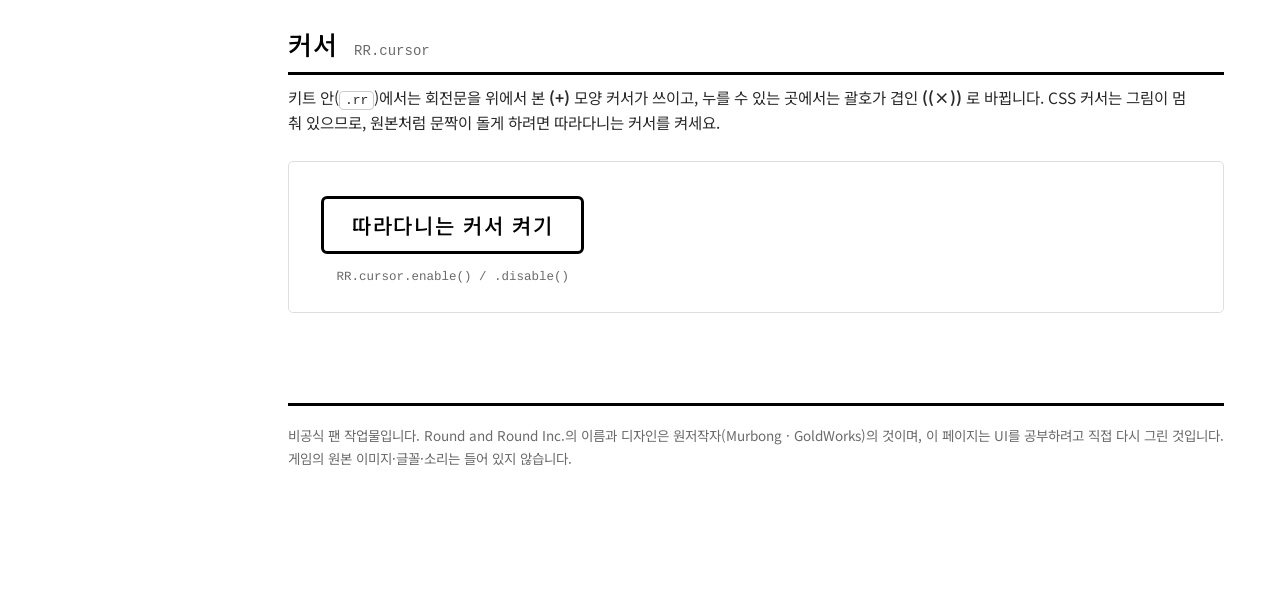
==== commit e022e421: "구매 순간의 움직임을 원본처럼 따로 놀게: 독의 부풂 · 묶음의 떨림 · 툴팁의 펀치 · 버튼의 펀치 - 독은 기울지 않습니다. 독 상자만 통째로 1.0445배 부풀었다 0.992" ====
--- a/index.html
+++ b/index.html
@@ -139,7 +139,7 @@
     <!-- ───────────────────────── 독 ───────────────────────── -->
     <section class="g-sec" id="dock">
       <h2>독 <code>.rr-dock</code></h2>
-      <p class="g-lead">버튼을 얹는 선반입니다. 버튼 수만큼 저절로 넓어지고, <code>.rr-dock--hump</code>를 붙이면 가운데 큰 버튼을 감싸는 봉우리가 생깁니다. 버튼에 마우스를 올리면 그 칸(<code>.rr-dock__item</code>)에 든 툴팁이 뜹니다. 툴팁은 독이 아니라 버튼에 붙어 있어서, 사는 순간 버튼과 함께 움츠렸다 부풀며 기울고(버튼 중심이 축), 독은 따로 살짝 덜컹합니다. 꼬리표(<code>.rr-dock__tag</code>)는 나타날 때마다 톡 커집니다.</p>
+      <p class="g-lead">버튼을 얹는 선반입니다. 버튼 수만큼 저절로 넓어지고, <code>.rr-dock--hump</code>를 붙이면 가운데 큰 버튼을 감싸는 봉우리가 생깁니다. 버튼에 마우스를 올리면 그 칸(<code>.rr-dock__item</code>)에 든 툴팁이 뜹니다(0.92배에서 1.04배까지 넘쳤다 제 크기로, 183ms). 버튼을 누르면 툴팁도 따라 6px 내려앉습니다. 사는 순간에는 독·툴팁·버튼이 각자 움직입니다: 독 상자는 부풀었다 움츠러들며 떨고, 툴팁은 독을 따라 커지지도 같이 떨지도 않고 제 펀치를 칩니다(아래 <a href="#fx">구매 효과</a>). 꼬리표(<code>.rr-dock__tag</code>)는 나타날 때마다 톡 커집니다.</p>
       <div class="g-demo g-demo--tall rr" style="justify-content: space-around">
         <div class="g-item">
           <div class="rr-dock">
@@ -520,20 +520,72 @@
     <!-- ───────────────────────── 효과 ───────────────────────── -->
     <section class="g-sec" id="fx">
       <h2>구매 효과 <code>css/components/fx.css</code></h2>
-      <p class="g-lead">구매 한 번에 여섯 가지가 겹쳐 일어납니다: 방사선 스파이크(130ms) · 충격파 링 둘(0.6초) · 별과 점(1~1.2초) · 레벨 표(1.7초) · 버튼 펀치(0.4초: 0.845배로 움찔 → 1.24배 → 0.91배, 왼쪽으로 8° 기울었다 풀림 — 그 칸의 툴팁도 같은 값으로 함께) · 독의 덜컹(0.3초, −3.5°). 하나씩 눌러 보세요.</p>
+      <p class="g-lead">구매 한 번에 여덟 가지가 겹쳐 일어납니다. 터지는 것 넷 — 방사선 스파이크(130ms) · 충격파 원 둘(굵게 나와 가늘어지며 0.3초) · 별과 점(1~1.2초) · 레벨 표(1.7초) — 과, <b>각자 따로 움직이는 것 넷</b>입니다. ① 버튼은 제 크기만 출렁이고(0.83배 → 1.3배 → 0.93배, 기울지 않음), ② 독 상자는 통째로 4.4% 부풀었다 0.8% 움츠러들며(기울지 않음), ③ 아래 묶음(독 + 게이지)은 한 덩어리로 좌우·위아래로 떨고(살 때마다 다른 방향, 크기 변화 없음), ④ 툴팁은 독을 따라 커지지도 같이 떨지도 않고 제 펀치(0.82배 → 1.28배, −8° → +5°)를 치면서 버튼을 한 프레임 늦게 따라갑니다. 아래에서 넷을 따로 틀어 보세요 — 게이지는 떨기만 하고, 툴팁은 독이 부풀 때 가만히 있습니다.</p>
+      <div class="g-demo rr" style="padding-top: 250px">
+        <div class="g-item g-item--left">
+          <div class="rr-dockwrap" id="g-fx-wrap" style="min-width: 438px">
+            <div class="rr-track" id="g-fx-track" style="--rr-level: 16; --rr-max: 20">
+              <div class="rr-track__head"><span>홍보 › 손님 길</span><b>홍보 16단계</b></div>
+              <div class="rr-track__rail">
+                <span class="rr-track__dots"></span>
+                <span class="rr-track__fill"></span>
+                <span class="rr-track__pin is-owned" style="--rr-at: 6"><b><i class="rr-icon rr-icon--walk"></i></b></span>
+                <span class="rr-track__pin is-owned" style="--rr-at: 11"><b><i class="rr-icon rr-icon--bus"></i></b></span>
+                <span class="rr-track__pin is-open" style="--rr-at: 15"><b><i class="rr-icon rr-icon--plane"></i></b></span>
+                <span class="rr-track__pin is-current" style="--rr-at: 16"><b><i class="rr-icon rr-icon--train"></i></b></span>
+                <span class="rr-track__now">16</span>
+                <span class="rr-track__max">20</span>
+              </div>
+            </div>
+            <div class="rr-dock" id="g-fx-dock" style="align-self: center">
+              <div class="rr-dock__item">
+                <button class="rr-btn"><span class="rr-btn__body"><span class="rr-btn__disc"><i class="rr-icon rr-icon--walk"></i></span><span class="rr-btn__key">2</span></span></button>
+                <div class="rr-price"><i class="rr-icon rr-icon--ring"></i>3억</div>
+              </div>
+              <div class="rr-dock__item">
+                <button class="rr-btn"><span class="rr-btn__body"><span class="rr-btn__disc"><i class="rr-icon rr-icon--bus"></i></span><span class="rr-btn__key">3</span></span></button>
+                <div class="rr-price"><i class="rr-icon rr-icon--ring"></i>1.8억</div>
+              </div>
+              <div class="rr-dock__item">
+                <button class="rr-btn"><span class="rr-btn__body"><span class="rr-btn__disc"><i class="rr-icon rr-icon--train"></i></span><span class="rr-btn__key">4</span></span></button>
+                <div class="rr-price"><i class="rr-icon rr-icon--ring"></i>1.8억</div>
+              </div>
+              <div class="rr-dock__item" id="g-fx-item">
+                <button class="rr-btn is-affordable" id="g-fx-btn"><span class="rr-btn__body"><span class="rr-btn__disc"><i class="rr-icon rr-icon--plane"></i></span><span class="rr-btn__key">5</span></span></button>
+                <div class="rr-price is-affordable"><i class="rr-icon rr-icon--ring"></i>900만</div>
+                <div class="rr-tip is-open">
+                  <div class="rr-tip__head"><b class="rr-tip__title">비행기</b><span class="rr-tip__lv" id="g-fx-lvtext">Lv.0 / 5</span></div>
+                  <p class="rr-tip__desc">비행기가 먼 곳의 손님을 한꺼번에 실어 옵니다.</p>
+                  <div class="rr-tip__now">아직 오지 않음</div>
+                  <div class="rr-tip__next">60초마다 2,000명</div>
+                  <div class="rr-tip__foot"><span class="rr-price rr-price--lg is-affordable"><i class="rr-icon rr-icon--ring"></i>900만</span><span class="rr-cta">클릭해서 구매</span></div>
+                </div>
+              </div>
+            </div>
+          </div>
+          <div class="g-row" style="flex-wrap: wrap; max-width: 720px">
+            <button class="rr-rbtn rr-rbtn--sm" id="g-fx-part-btn"><span class="rr-rbtn__label">① 버튼만</span></button>
+            <button class="rr-rbtn rr-rbtn--sm" id="g-fx-part-dock"><span class="rr-rbtn__label">② 독의 부풂만</span></button>
+            <button class="rr-rbtn rr-rbtn--sm" id="g-fx-part-shake"><span class="rr-rbtn__label">③ 묶음의 떨림만</span></button>
+            <button class="rr-rbtn rr-rbtn--sm" id="g-fx-part-tip"><span class="rr-rbtn__label">④ 툴팁의 펀치만</span></button>
+          </div>
+          <span class="g-cap">비행기 버튼(5)을 누르면 전부 한꺼번에: RR.purchase(btn, { level })
+(1) .rr-btn.is-bought  (2) .rr-dock.is-punch  (3) RR.shake(wrap) → .is-shake  (4) .rr-dock__item.is-punch</span>
+        </div>
+      </div>
       <div class="g-demo rr" style="padding-top: 150px; gap: 34px 70px">
         <div class="g-item"><button class="rr-btn is-affordable" id="g-fx-all"><span class="rr-btn__body"><span class="rr-btn__disc"><i class="rr-icon rr-icon--star"></i></span></span></button><span class="g-cap">RR.purchase(btn, { level })
-전부 한꺼번에</span></div>
+독 밖의 버튼</span></div>
         <div class="g-item"><button class="rr-btn" id="g-fx-burst"><span class="rr-btn__body"><span class="rr-btn__disc"><i class="rr-icon rr-icon--bolt"></i></span></span></button><span class="g-cap">RR.burst(btn)
-스파이크 · 링 · 별 · 점</span></div>
+스파이크 · 원 둘 · 별 · 점</span></div>
         <div class="g-item"><button class="rr-btn" id="g-fx-sq"><span class="rr-btn__body"><span class="rr-btn__disc"><i class="rr-icon rr-icon--expand"></i></span></span></button><span class="g-cap">RR.burst(btn, { stars: 0, squares: 10 })
 네모 조각</span></div>
         <div class="g-item"><button class="rr-btn" id="g-fx-lv"><span class="rr-btn__body"><span class="rr-btn__disc"><i class="rr-icon rr-icon--gear"></i></span></span></button><span class="g-cap">RR.levelTag(btn, 'Lv.7')
 레벨 표</span></div>
         <div class="g-item">
-          <div class="rr-dock" id="g-fx-dock"><div class="rr-dock__item"><button class="rr-btn" id="g-fx-jolt"><span class="rr-btn__body"><span class="rr-btn__disc"><i class="rr-icon rr-icon--pinwheel"></i></span></span></button><div class="rr-price">∞</div></div></div>
-          <span class="g-cap">RR.jolt(dock)
-덜컹</span>
+          <div class="rr-dock" id="g-fx-dock2"><div class="rr-dock__item"><button class="rr-btn" id="g-fx-jolt"><span class="rr-btn__body"><span class="rr-btn__disc"><i class="rr-icon rr-icon--pinwheel"></i></span></span></button><div class="rr-price">∞</div></div></div>
+          <span class="g-cap">RR.shake(dock)
+떨림만 · 누를 때마다 다름</span>
         </div>
       </div>
     </section>
@@ -663,7 +715,7 @@
     [['버튼 hover 확대', '--rr-dur-hover', '1.0 → 1.05배(살 수 있으면 1.075배), −3px. easeOutCubic'],
      ['hover 해제', '--rr-dur-hover-out', '약 7프레임'],
      ['버튼 누름', '--rr-dur-press', '6px 내려앉음, 4프레임'],
-     ['툴팁 나타남', '--rr-dur-tip', '투명도 0→1, 6~7프레임. 사라질 때는 1프레임'],
+     ['툴팁 나타남', '--rr-dur-tip', '100ms 동안 또렷해지며 0.92배 → 1.04배(83ms) → 제 크기. 사라질 때는 1프레임'],
      ['닫기 버튼 반전', '--rr-dur-invert', '5프레임'],
      ['사각 버튼 채움', '--rr-dur-sweep', '왼쪽에서 오른쪽으로 5프레임, 일정한 속도'],
      ['길게 눌러 확인', '--rr-dur-hold', '0.98초 동안 일정한 속도로 참. 놓으면 85ms 만에 빠짐'],
@@ -797,7 +849,19 @@
     $('g-fx-burst').addEventListener('click', function () { RR.burst(this); });
     $('g-fx-sq').addEventListener('click', function () { RR.burst(this, { stars: 0, squares: 10, dots: 4 }); });
     $('g-fx-lv').addEventListener('click', function () { RR.levelTag(this, 'Lv.7'); });
-    $('g-fx-jolt').addEventListener('click', function () { RR.jolt('#g-fx-dock'); });
+    $('g-fx-jolt').addEventListener('click', function () { RR.shake('#g-fx-dock2'); });
+    // 구매 순간의 네 움직임을 하나씩: 클래스만 붙였다 떼면 됩니다
+    RR.track.layout('#g-fx-track', { instant: true });
+    var fxLv = 0;
+    $('g-fx-btn').addEventListener('click', function () {
+      fxLv = fxLv % 5 + 1;
+      $('g-fx-lvtext').textContent = 'Lv.' + fxLv + ' / 5';
+      RR.purchase(this, { level: fxLv });
+    });
+    $('g-fx-part-btn').addEventListener('click', function () { RR.replay('#g-fx-btn', 'is-bought', 690); });
+    $('g-fx-part-dock').addEventListener('click', function () { RR.replay('#g-fx-dock', 'is-punch', 440); });
+    $('g-fx-part-shake').addEventListener('click', function () { RR.shake('#g-fx-wrap'); });
+    $('g-fx-part-tip').addEventListener('click', function () { RR.replay('#g-fx-item', 'is-punch', 600); });
 
     // 커서
     var cursorOn = false;
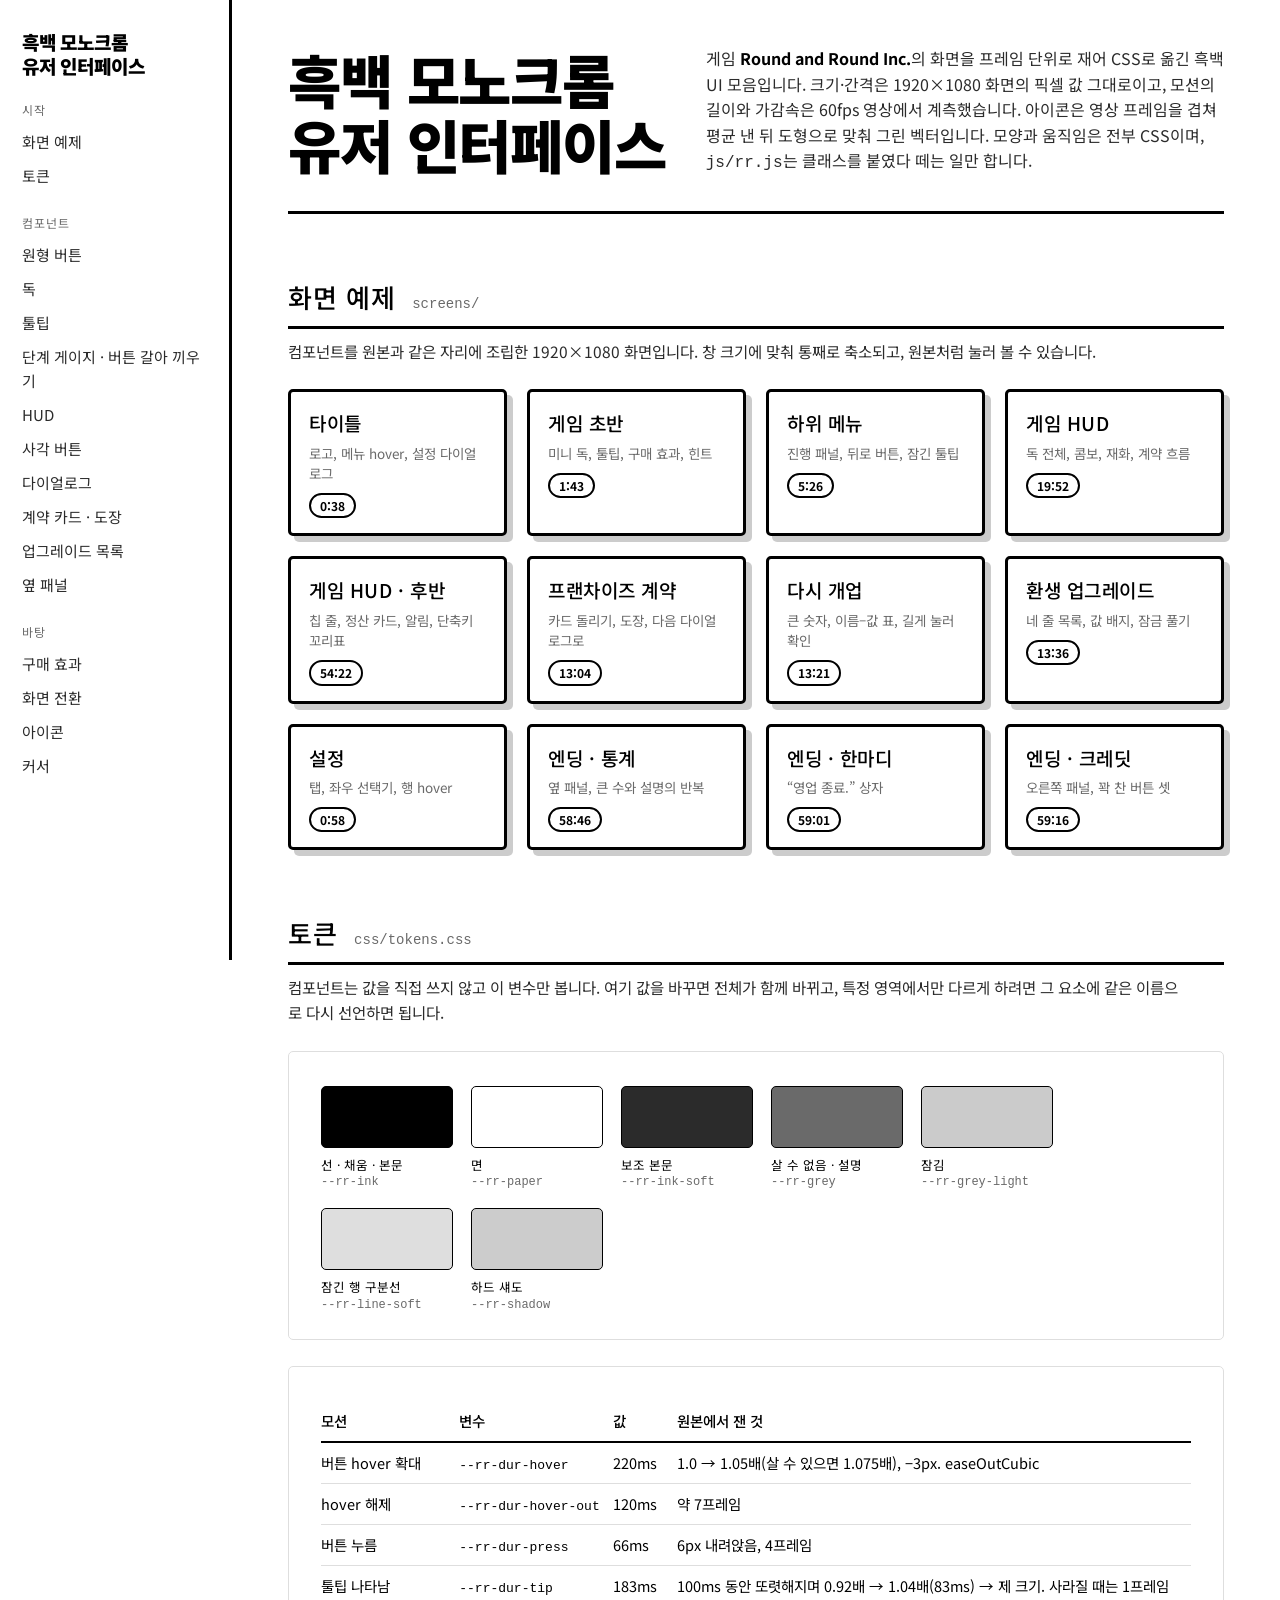
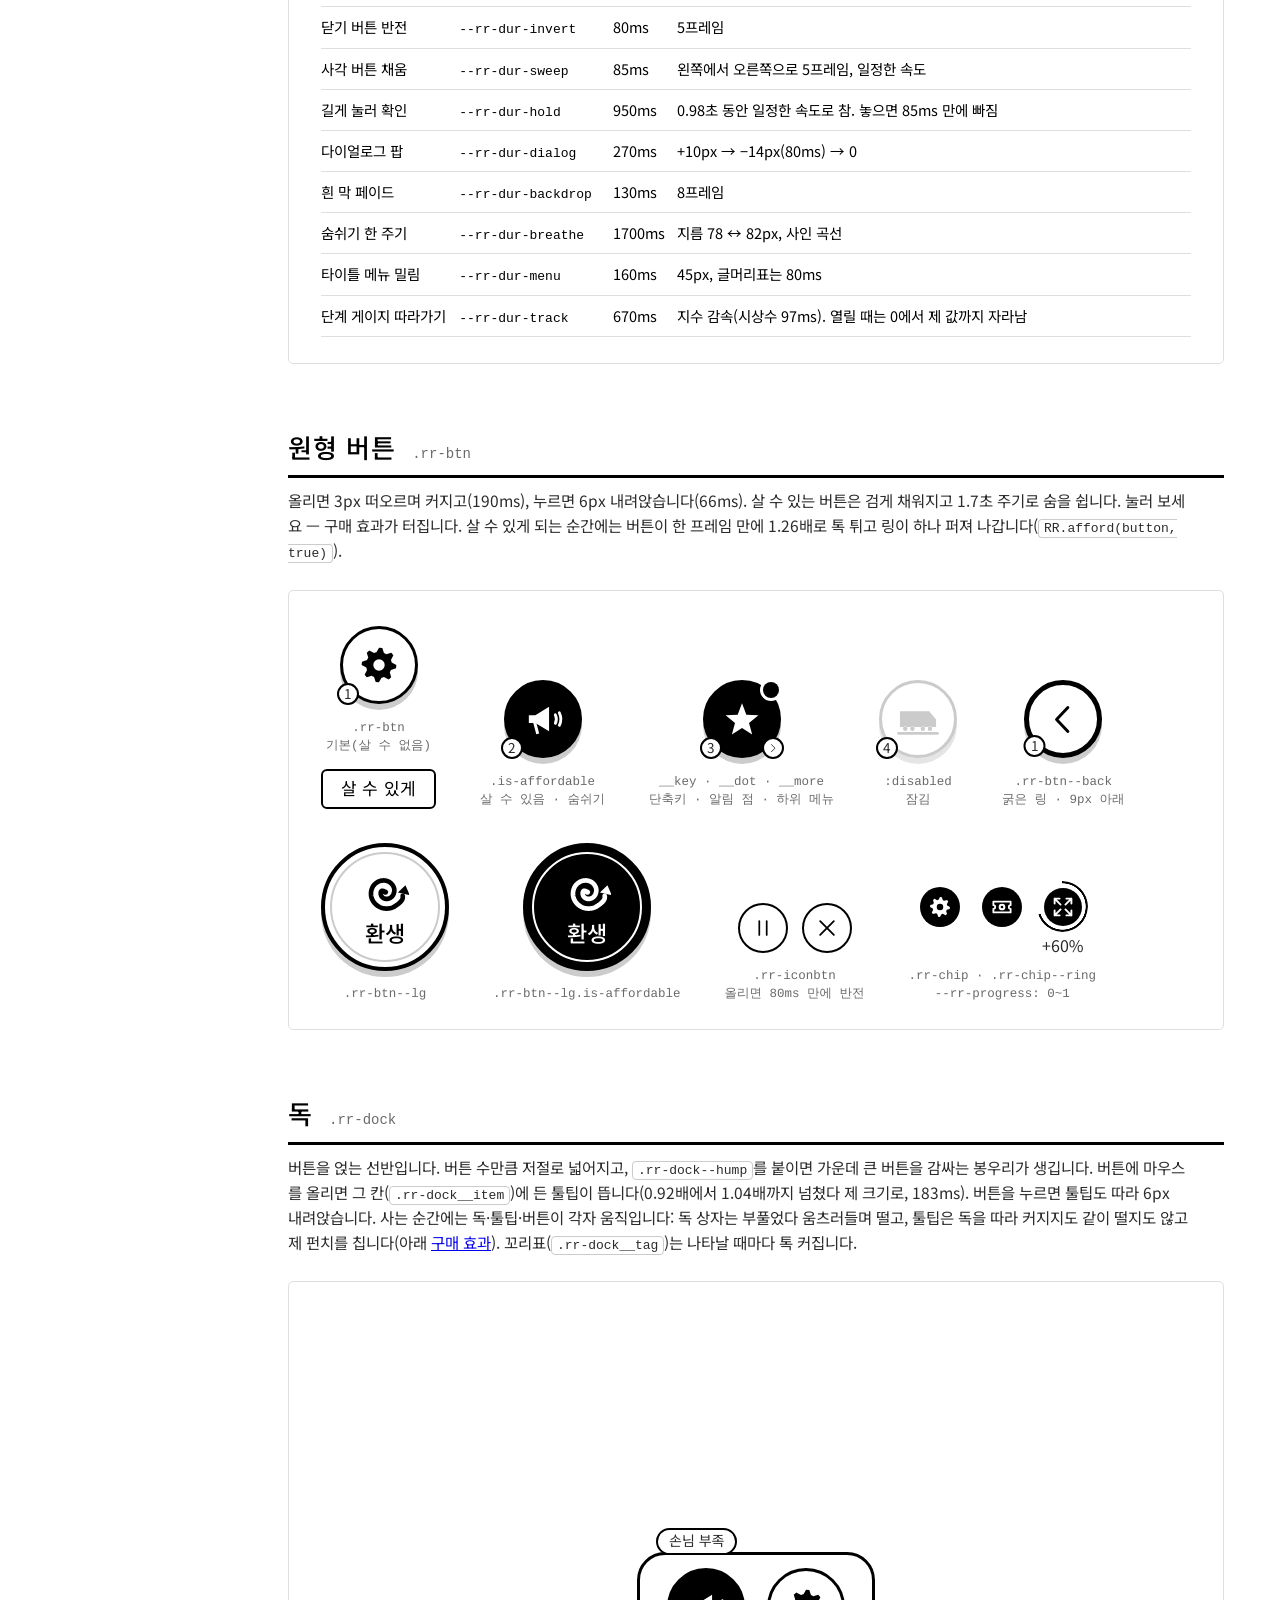
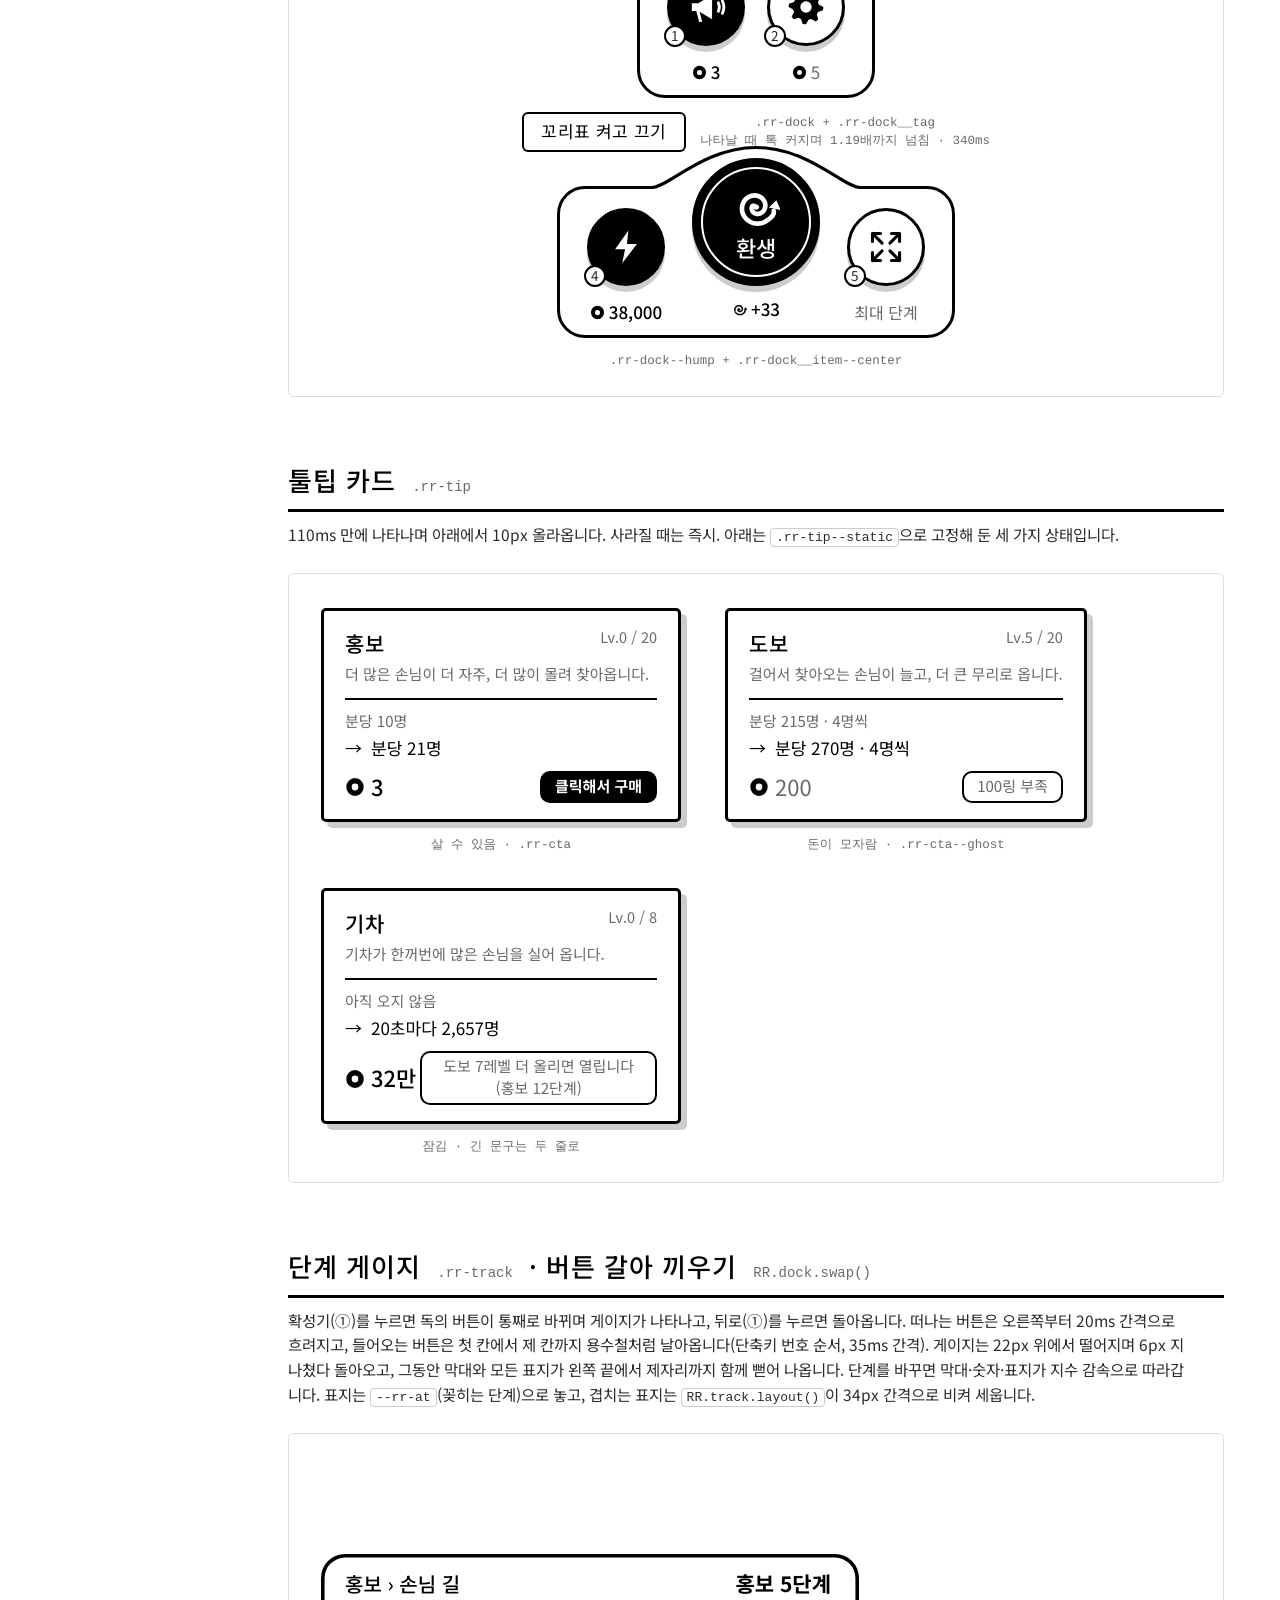
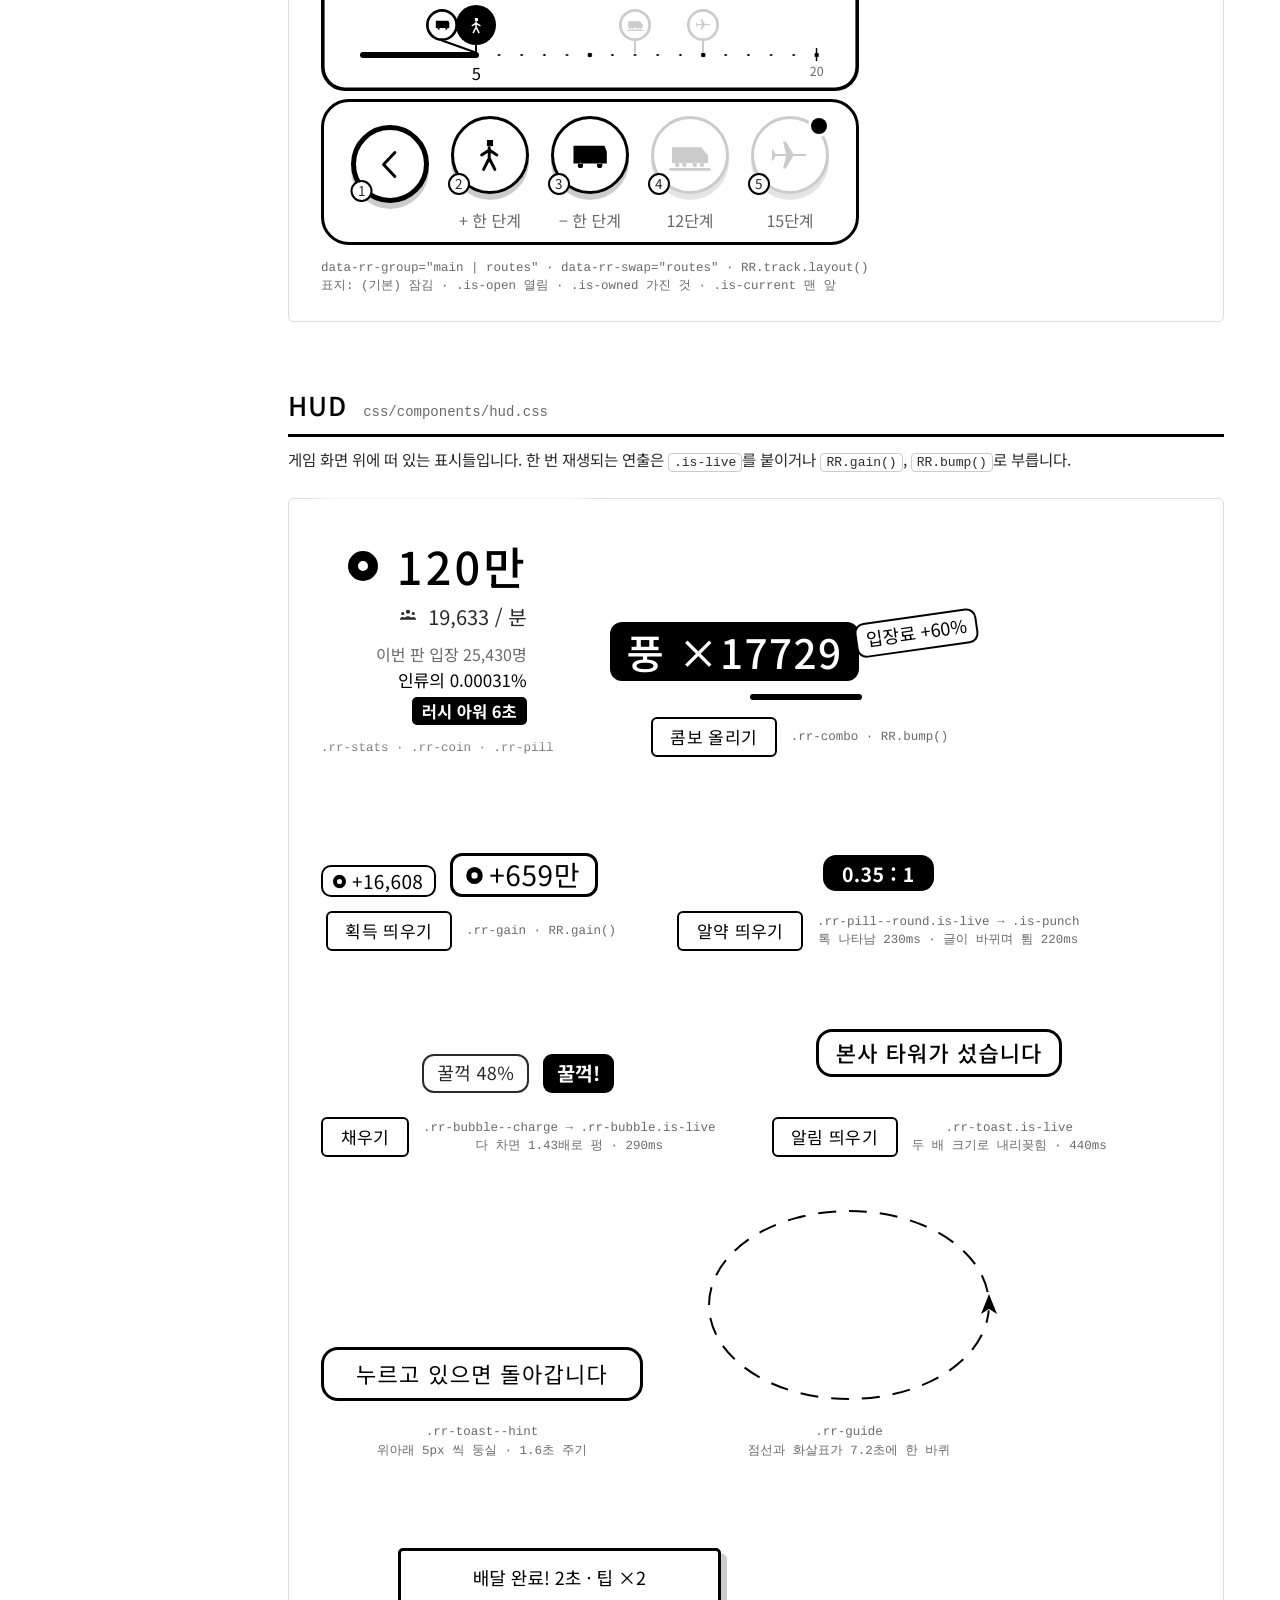
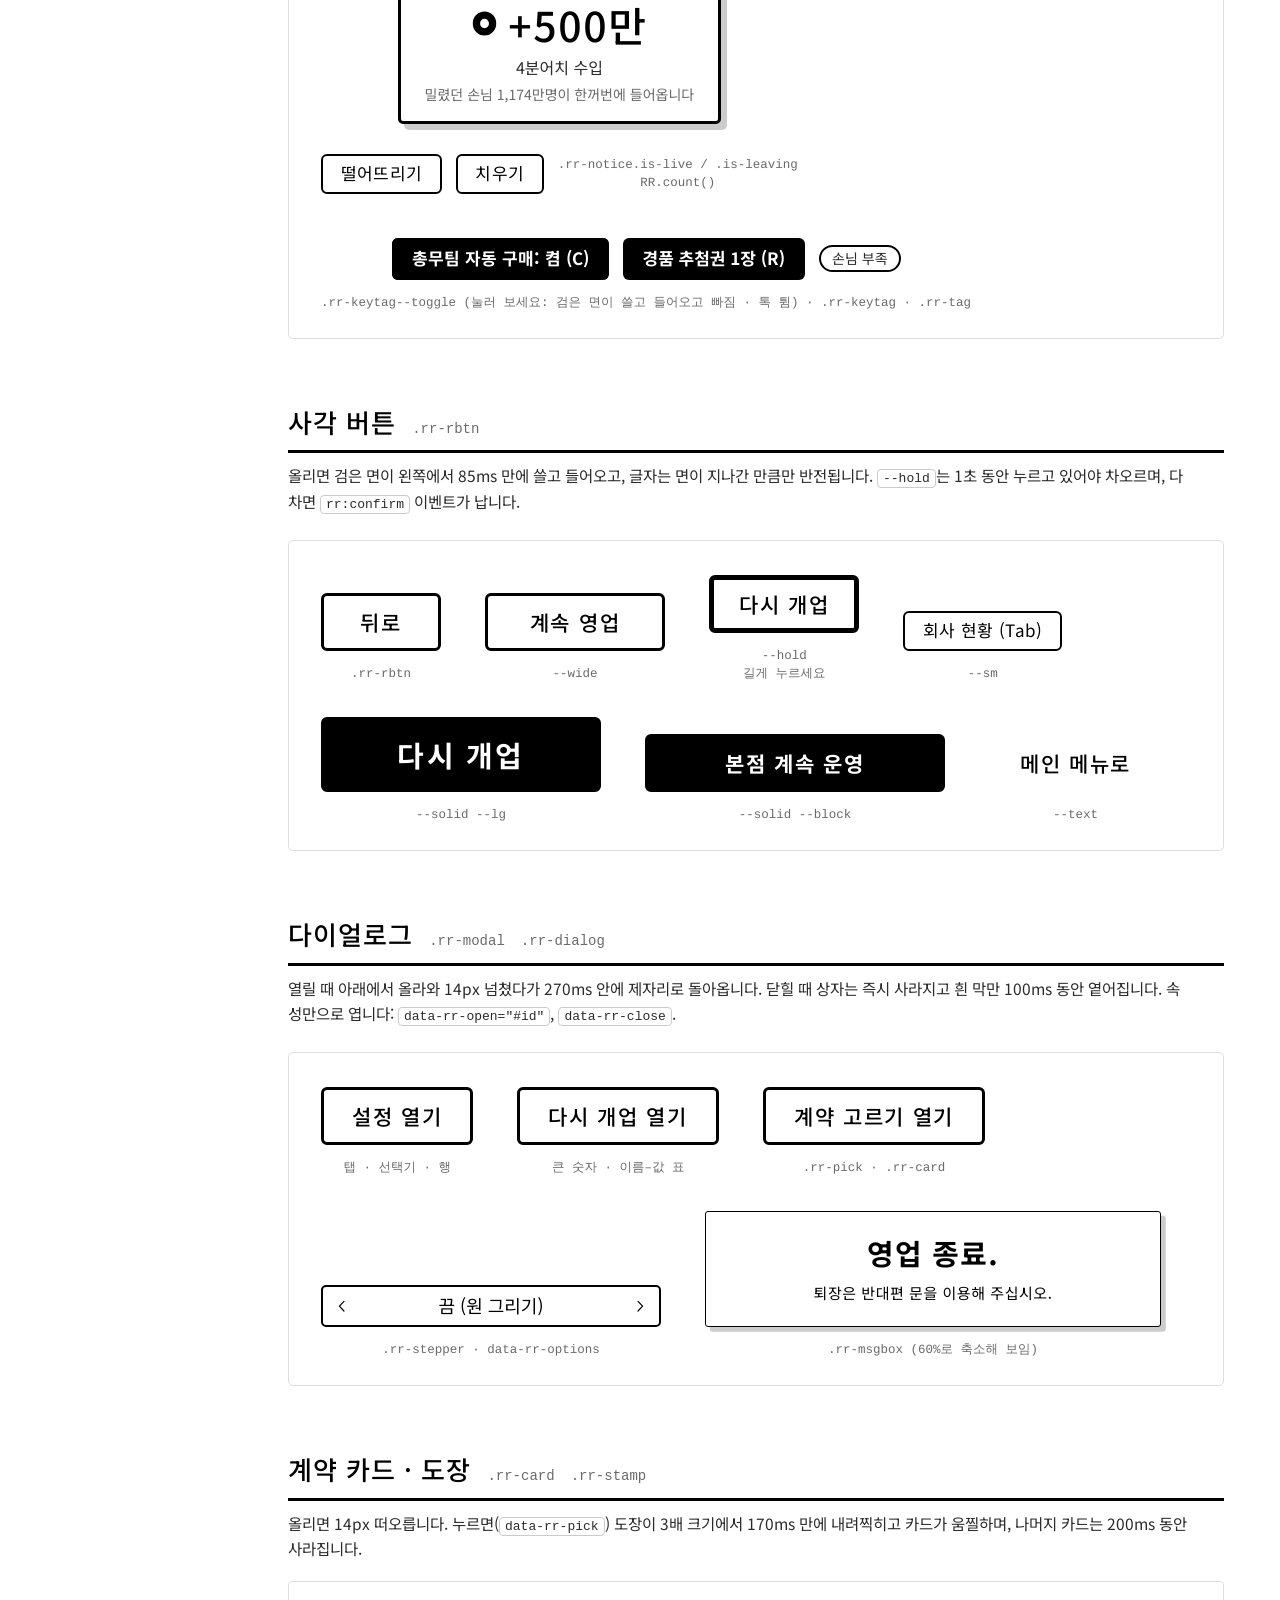
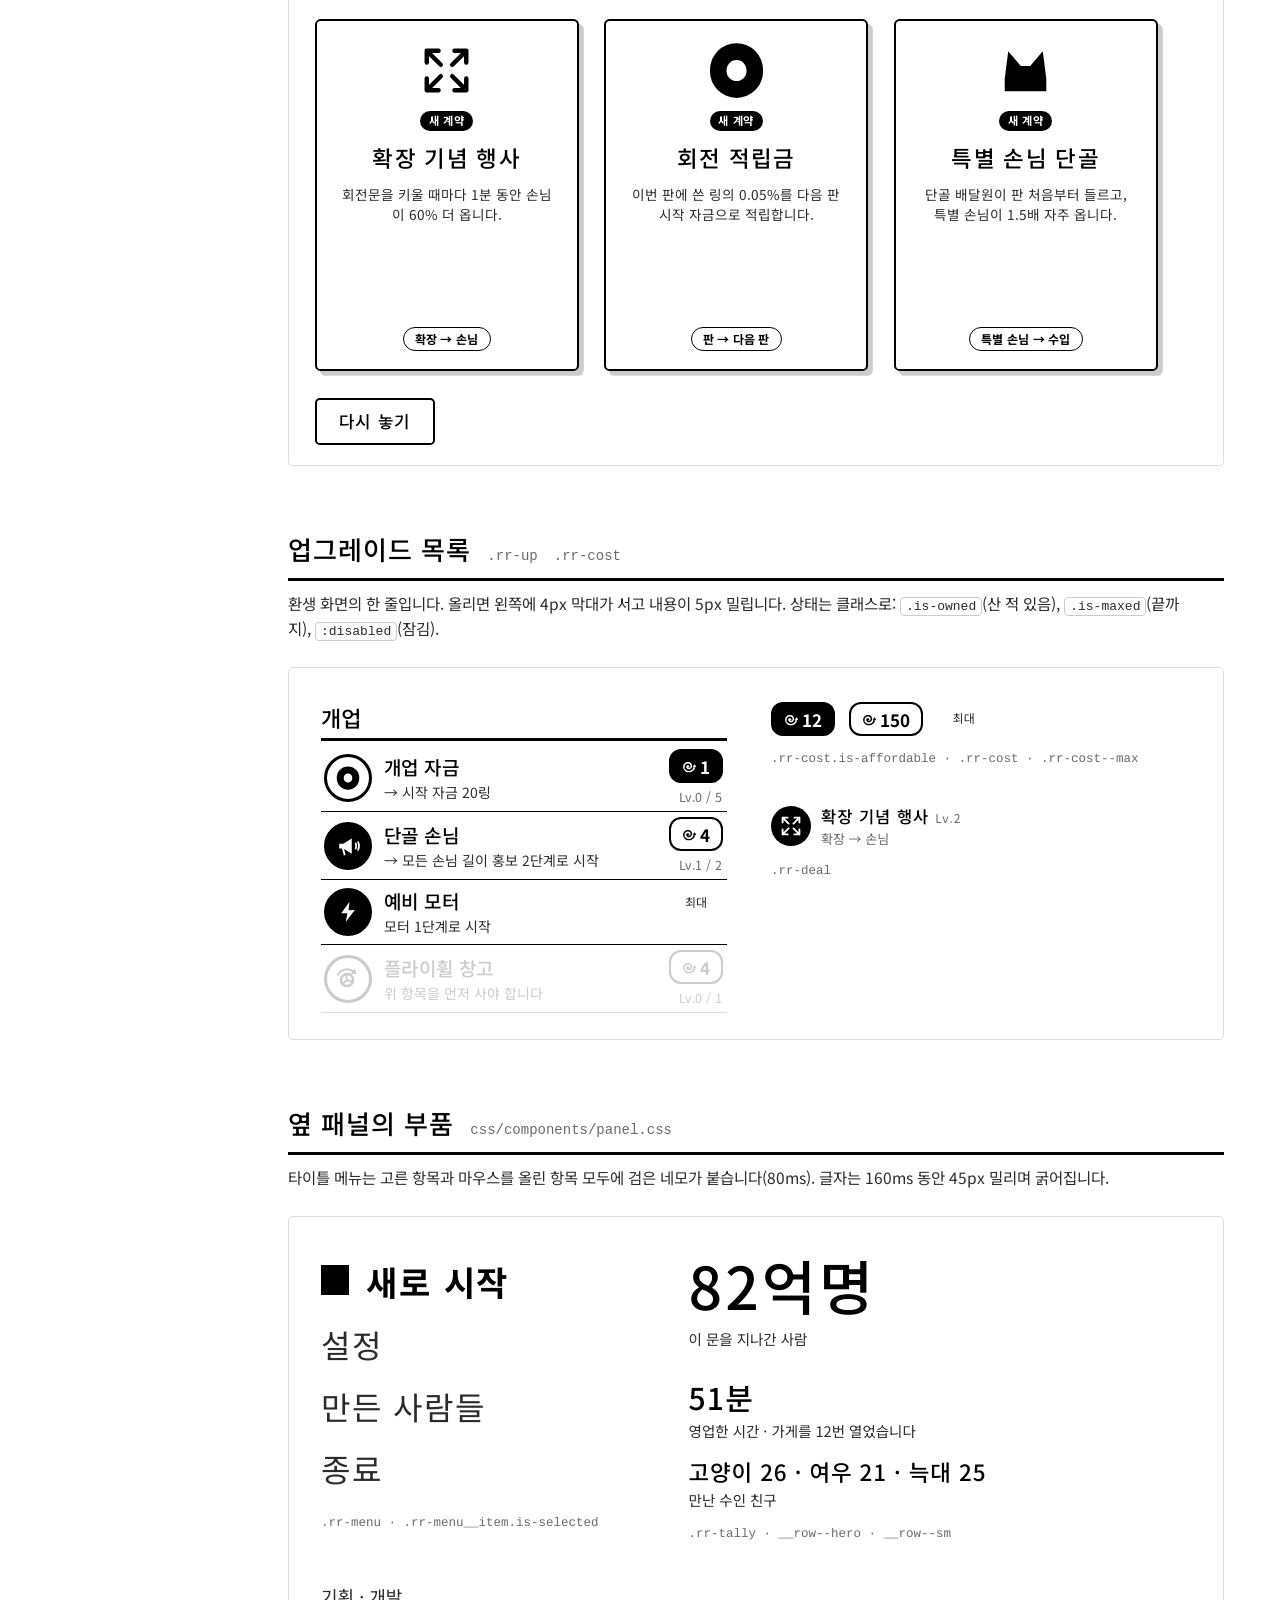
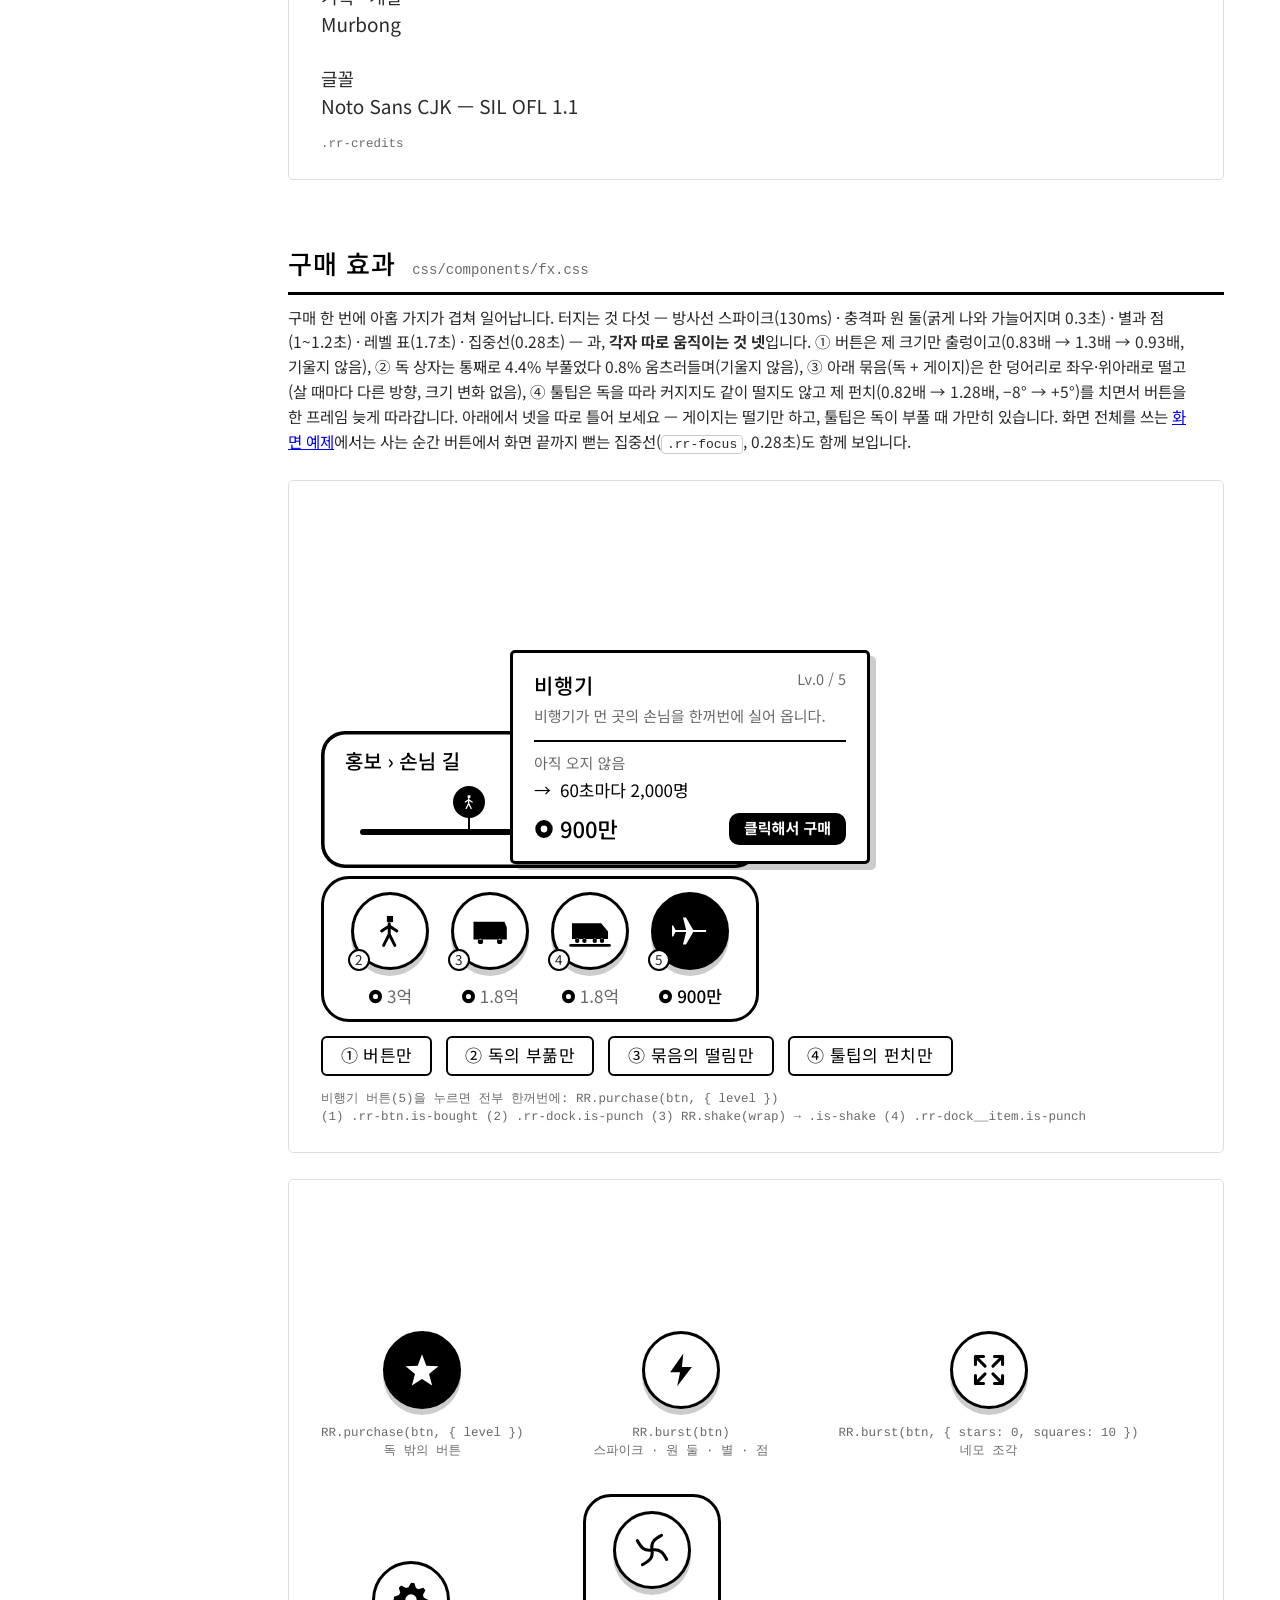
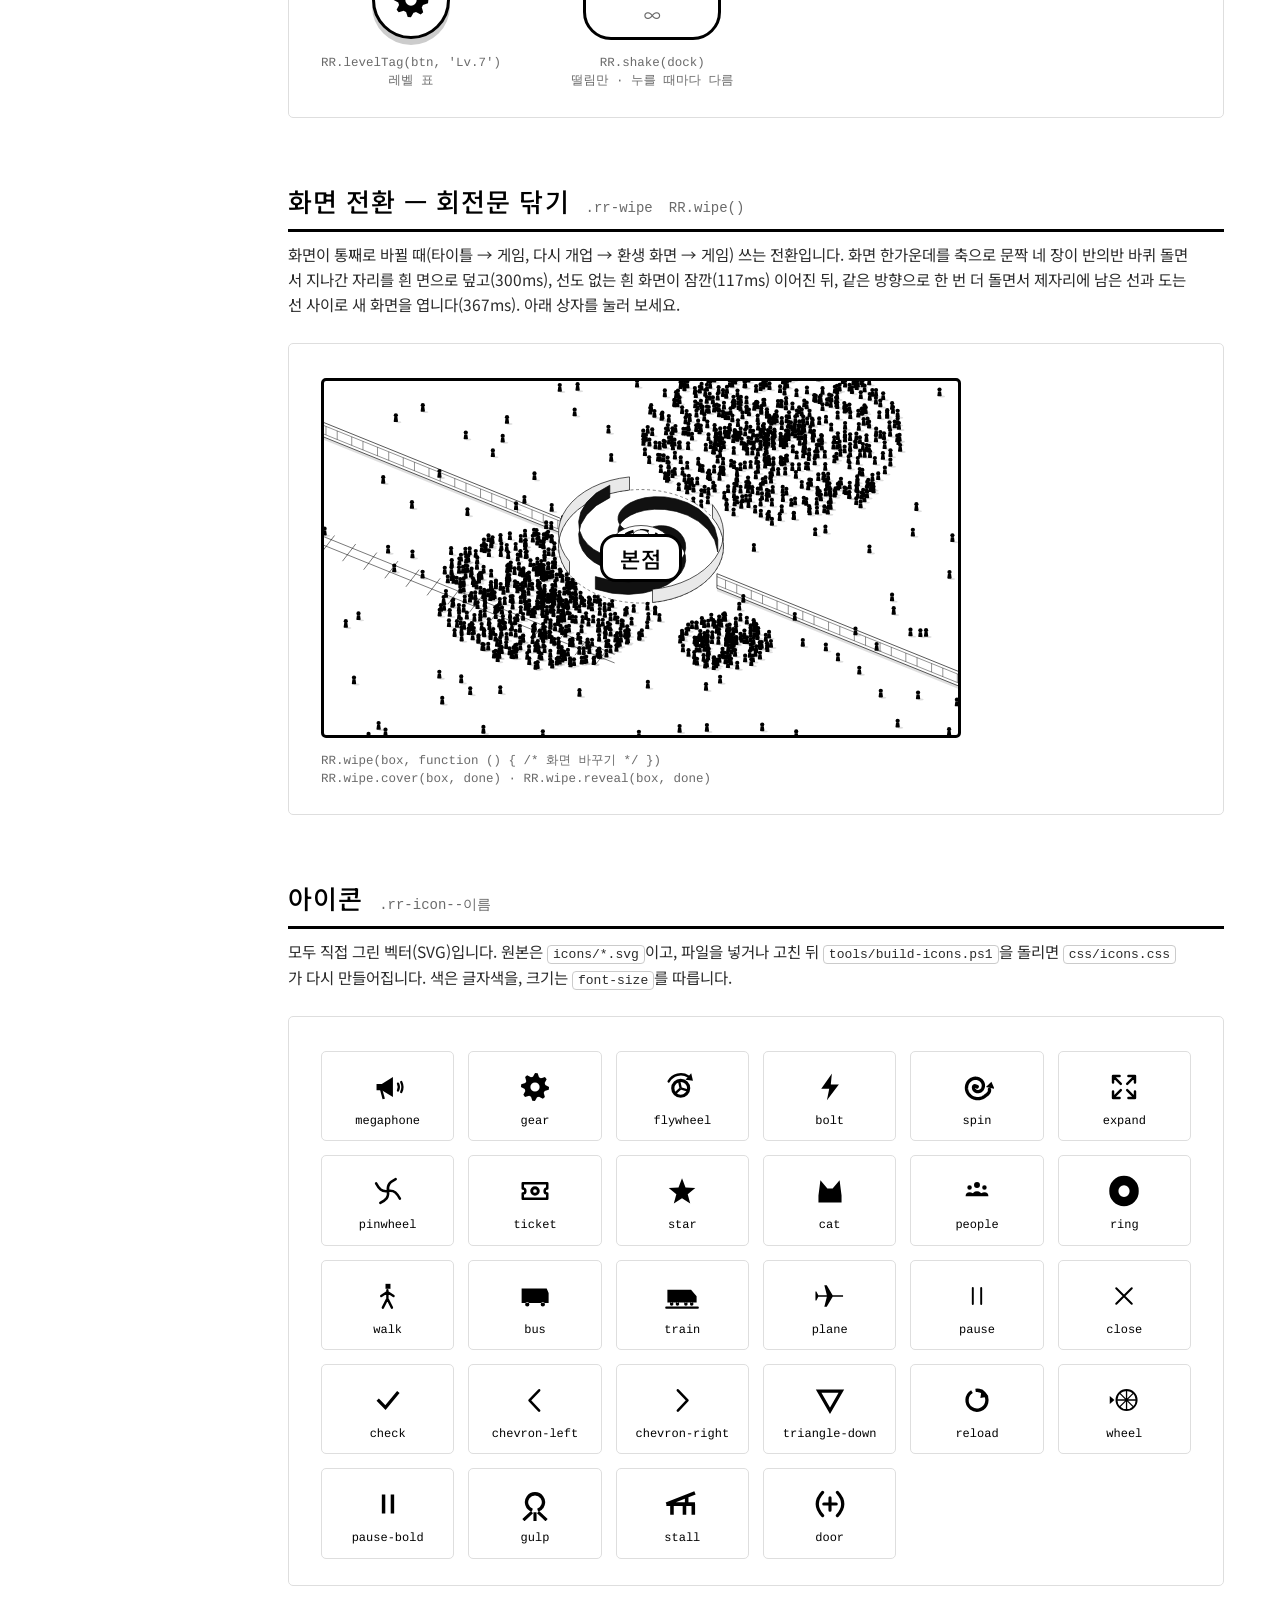
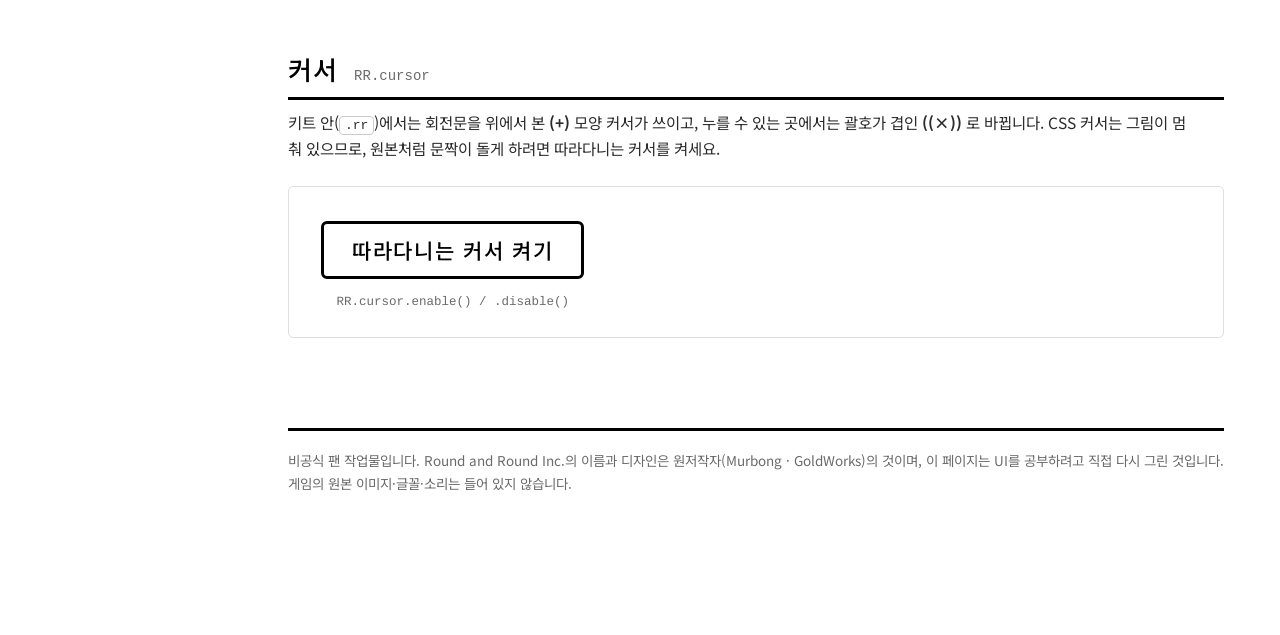
==== commit a3830570: "집중선 추가: 사는 순간 버튼에서 화면 끝까지 뻗는 방사선 (.rr-focus, RR.focus) - 원본은 살 때마다(큰 버튼이 내려앉을 때도) 그 자리를 중심으로 가는 방사선 " ====
--- a/index.html
+++ b/index.html
@@ -520,7 +520,7 @@
     <!-- ───────────────────────── 효과 ───────────────────────── -->
     <section class="g-sec" id="fx">
       <h2>구매 효과 <code>css/components/fx.css</code></h2>
-      <p class="g-lead">구매 한 번에 여덟 가지가 겹쳐 일어납니다. 터지는 것 넷 — 방사선 스파이크(130ms) · 충격파 원 둘(굵게 나와 가늘어지며 0.3초) · 별과 점(1~1.2초) · 레벨 표(1.7초) — 과, <b>각자 따로 움직이는 것 넷</b>입니다. ① 버튼은 제 크기만 출렁이고(0.83배 → 1.3배 → 0.93배, 기울지 않음), ② 독 상자는 통째로 4.4% 부풀었다 0.8% 움츠러들며(기울지 않음), ③ 아래 묶음(독 + 게이지)은 한 덩어리로 좌우·위아래로 떨고(살 때마다 다른 방향, 크기 변화 없음), ④ 툴팁은 독을 따라 커지지도 같이 떨지도 않고 제 펀치(0.82배 → 1.28배, −8° → +5°)를 치면서 버튼을 한 프레임 늦게 따라갑니다. 아래에서 넷을 따로 틀어 보세요 — 게이지는 떨기만 하고, 툴팁은 독이 부풀 때 가만히 있습니다.</p>
+      <p class="g-lead">구매 한 번에 아홉 가지가 겹쳐 일어납니다. 터지는 것 다섯 — 방사선 스파이크(130ms) · 충격파 원 둘(굵게 나와 가늘어지며 0.3초) · 별과 점(1~1.2초) · 레벨 표(1.7초) · 집중선(0.28초) — 과, <b>각자 따로 움직이는 것 넷</b>입니다. ① 버튼은 제 크기만 출렁이고(0.83배 → 1.3배 → 0.93배, 기울지 않음), ② 독 상자는 통째로 4.4% 부풀었다 0.8% 움츠러들며(기울지 않음), ③ 아래 묶음(독 + 게이지)은 한 덩어리로 좌우·위아래로 떨고(살 때마다 다른 방향, 크기 변화 없음), ④ 툴팁은 독을 따라 커지지도 같이 떨지도 않고 제 펀치(0.82배 → 1.28배, −8° → +5°)를 치면서 버튼을 한 프레임 늦게 따라갑니다. 아래에서 넷을 따로 틀어 보세요 — 게이지는 떨기만 하고, 툴팁은 독이 부풀 때 가만히 있습니다. 화면 전체를 쓰는 <a href="#screens">화면 예제</a>에서는 사는 순간 버튼에서 화면 끝까지 뻗는 집중선(<code>.rr-focus</code>, 0.28초)도 함께 보입니다.</p>
       <div class="g-demo rr" style="padding-top: 250px">
         <div class="g-item g-item--left">
           <div class="rr-dockwrap" id="g-fx-wrap" style="min-width: 438px">
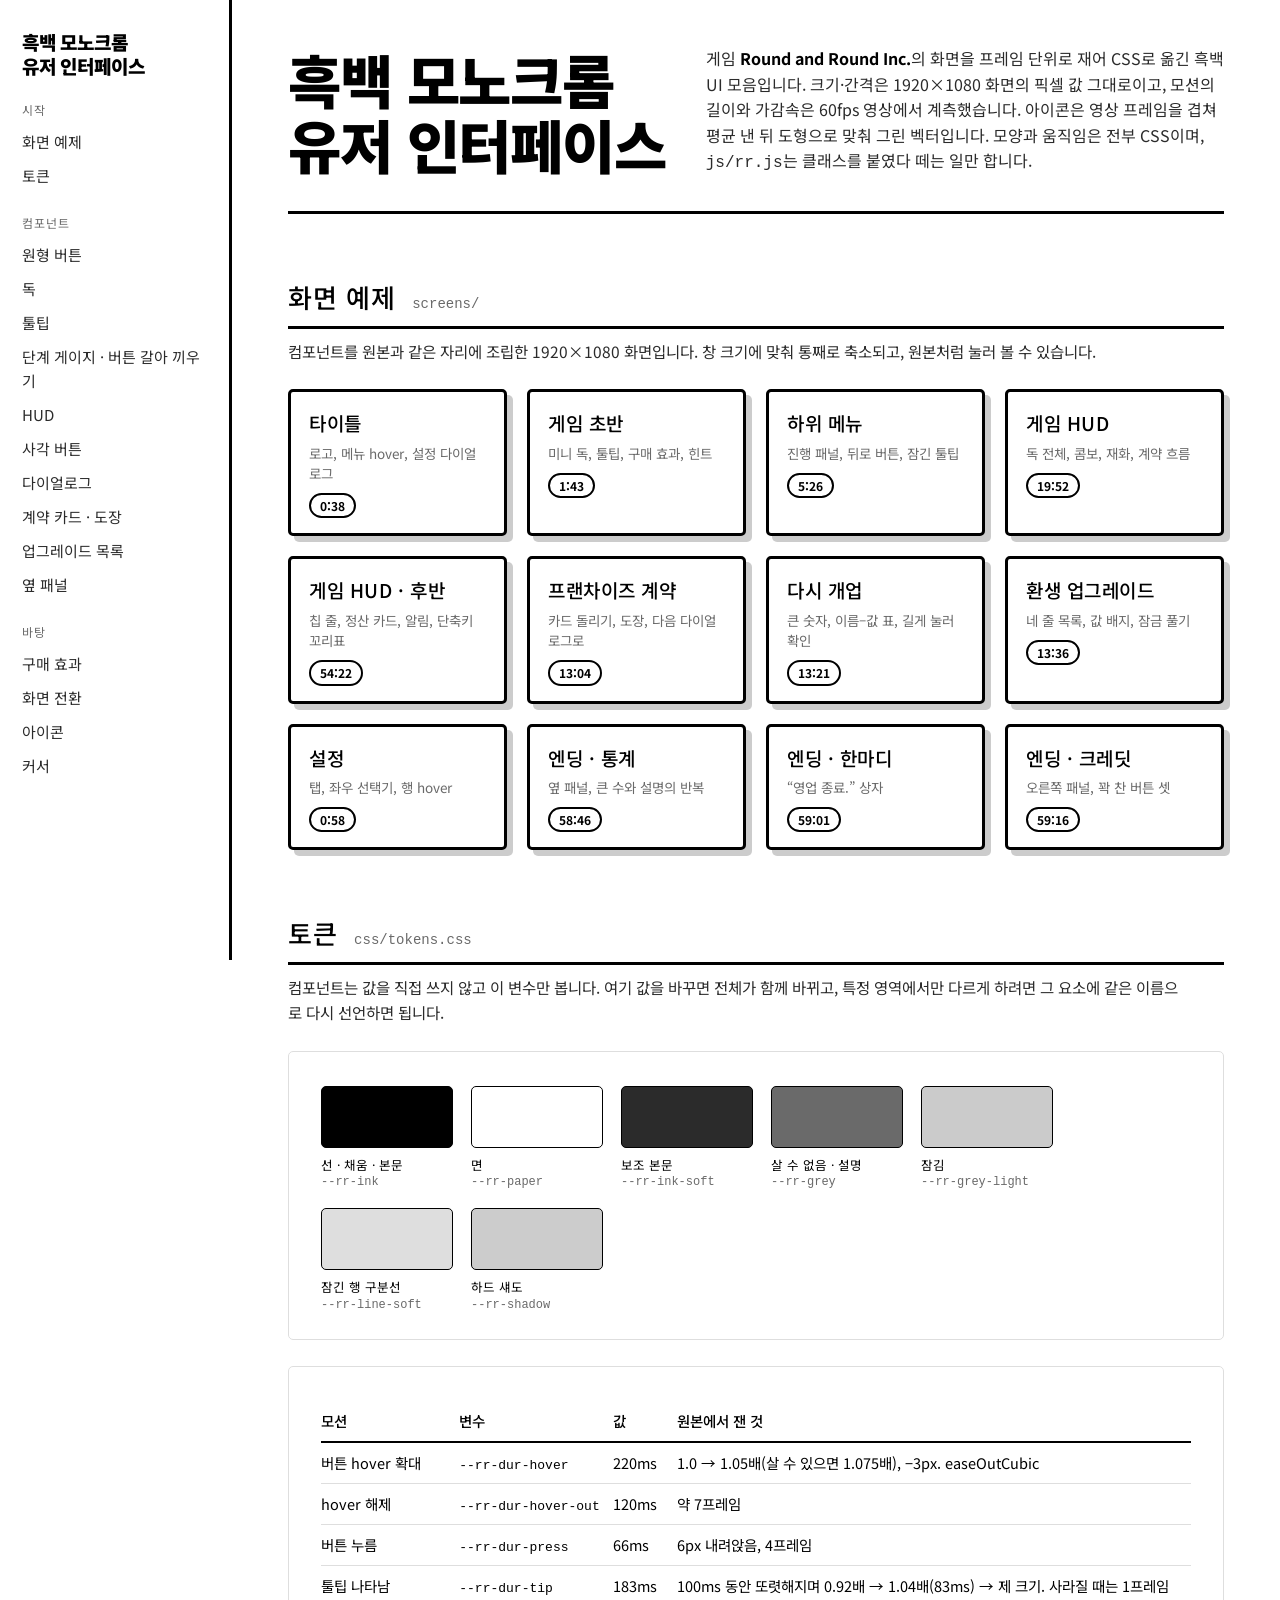
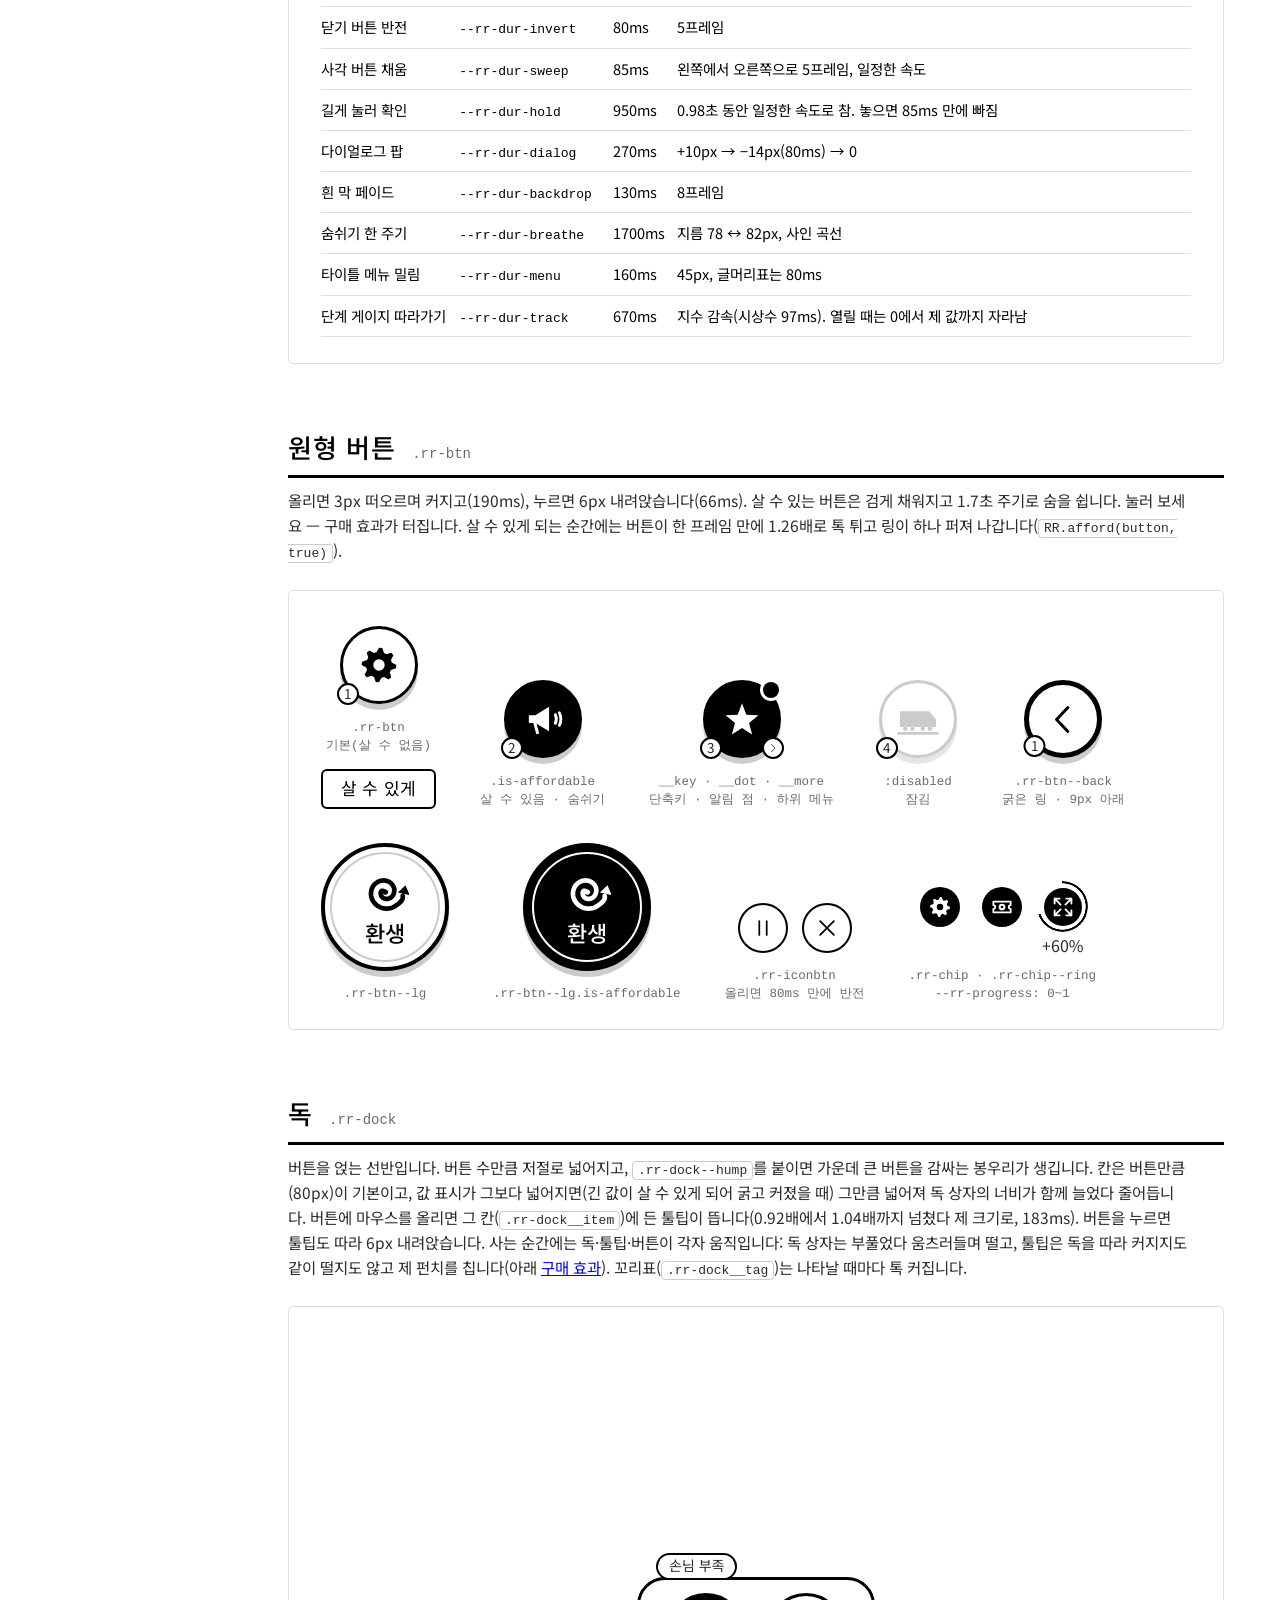
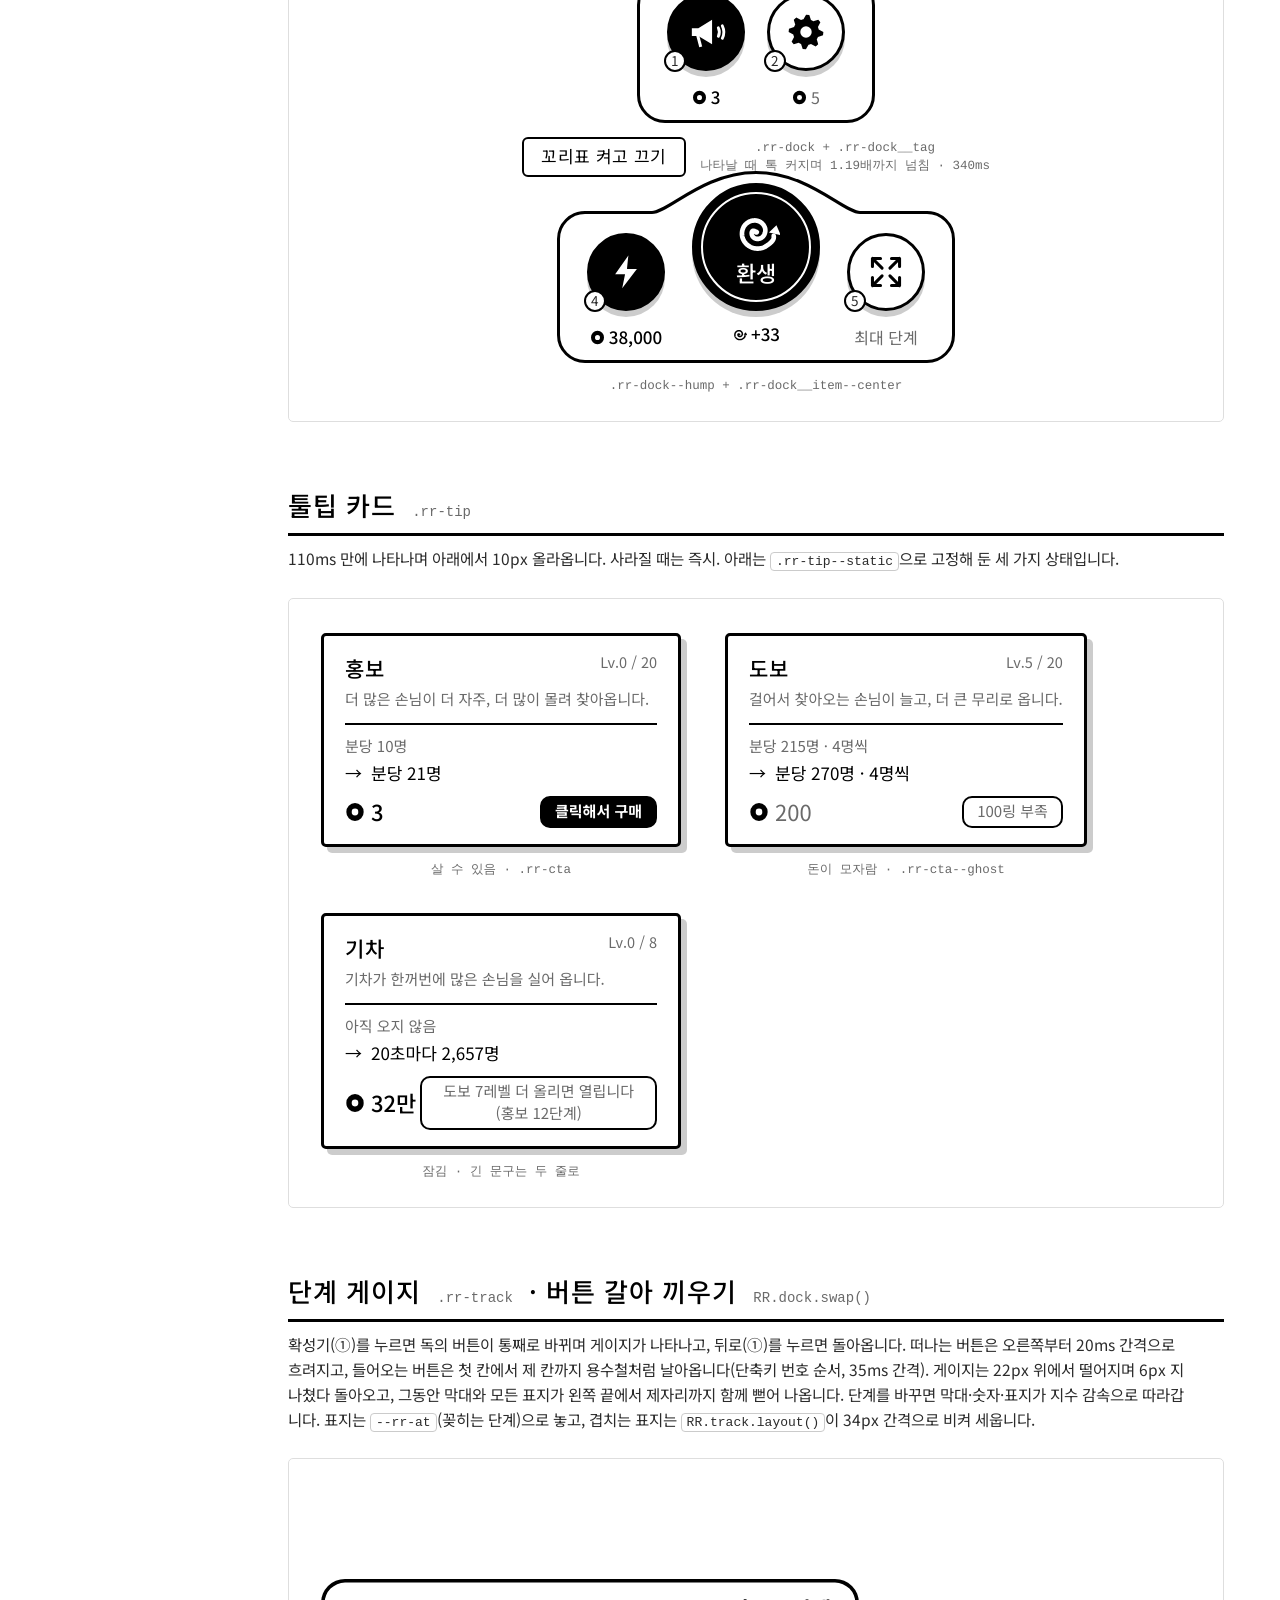
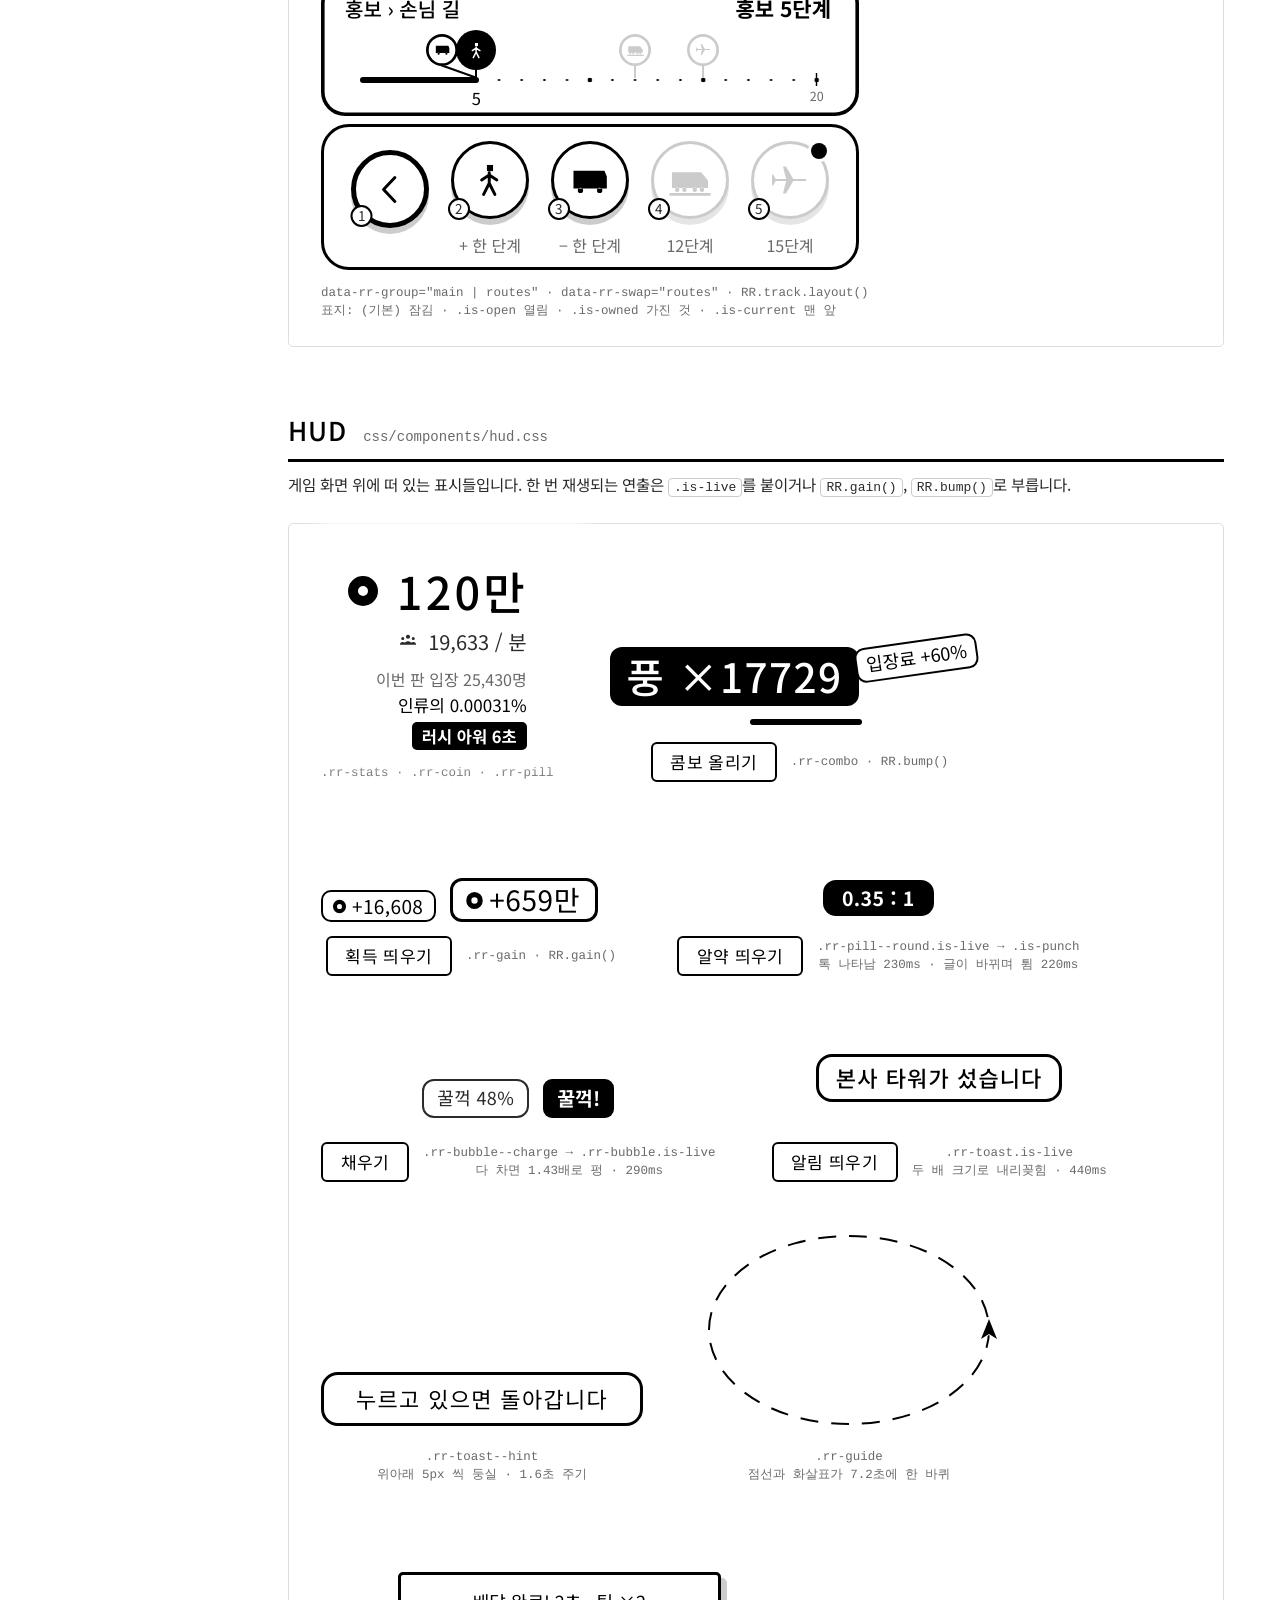
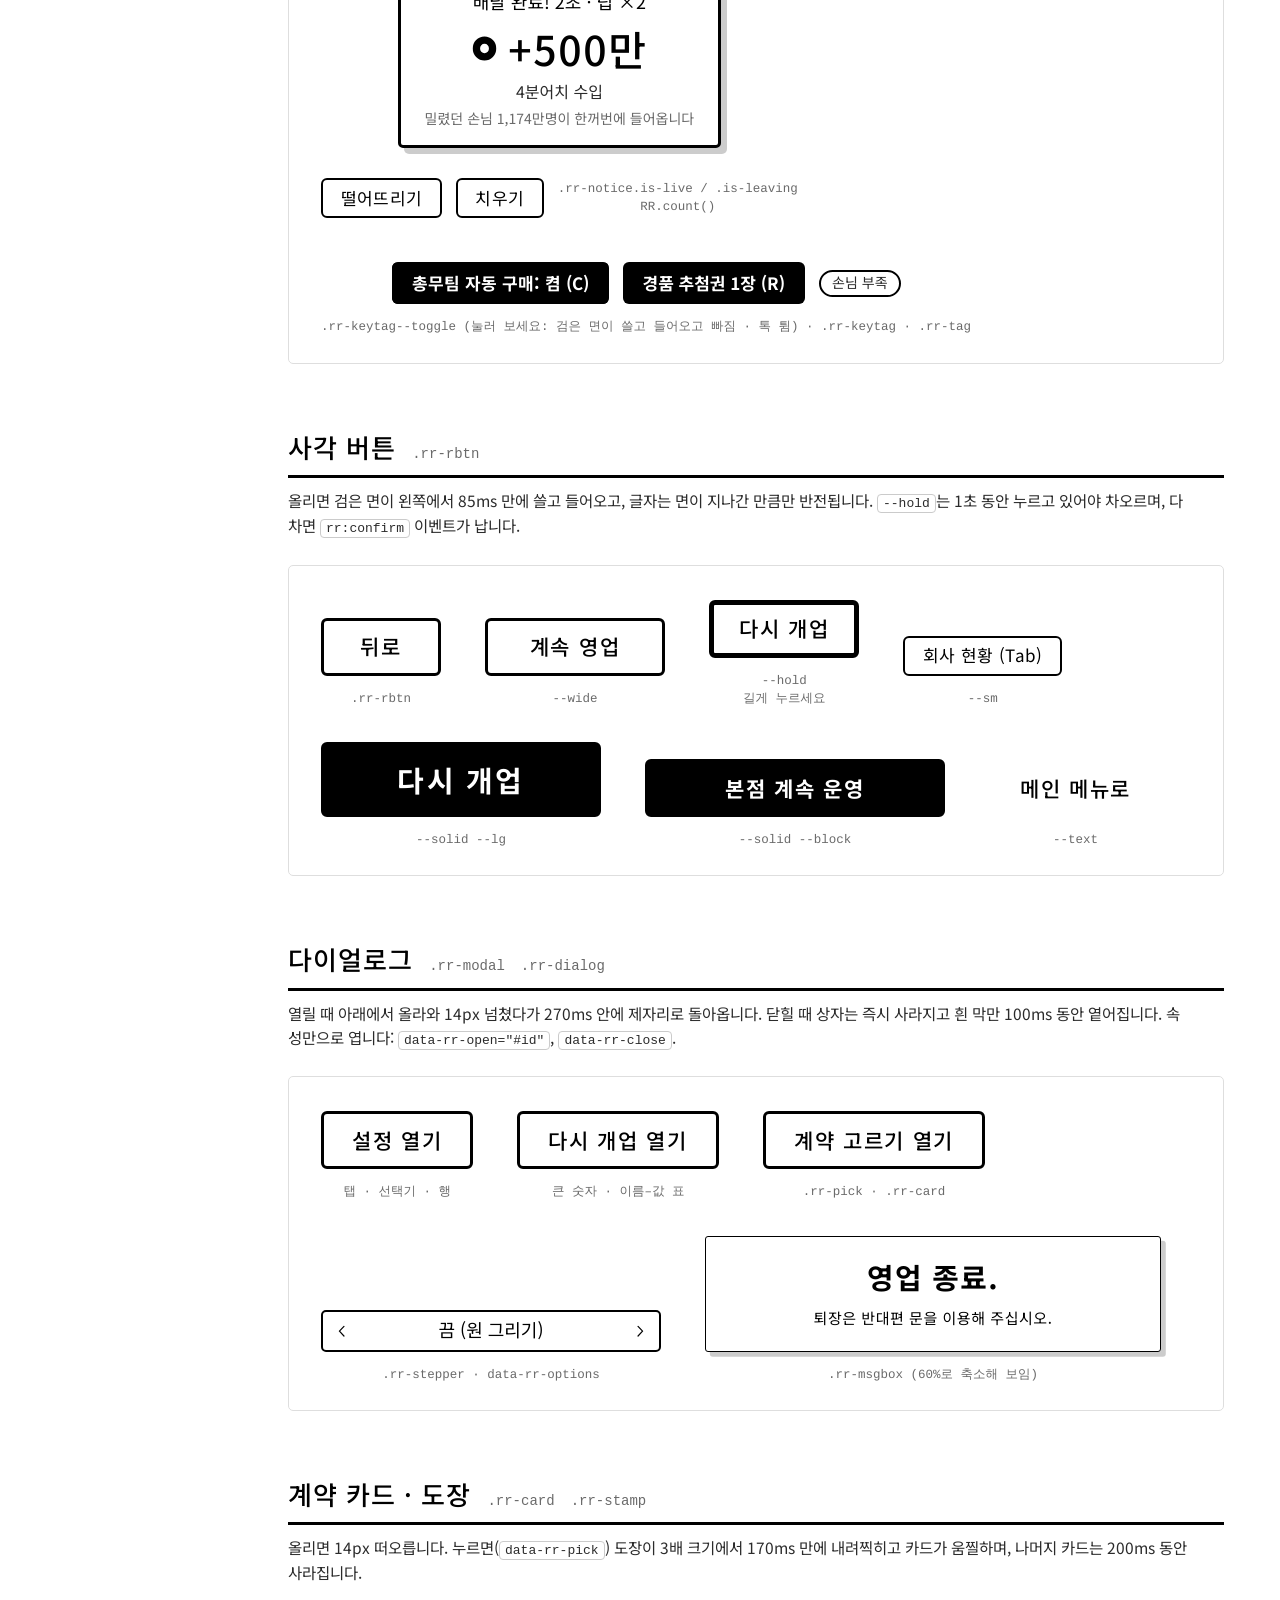
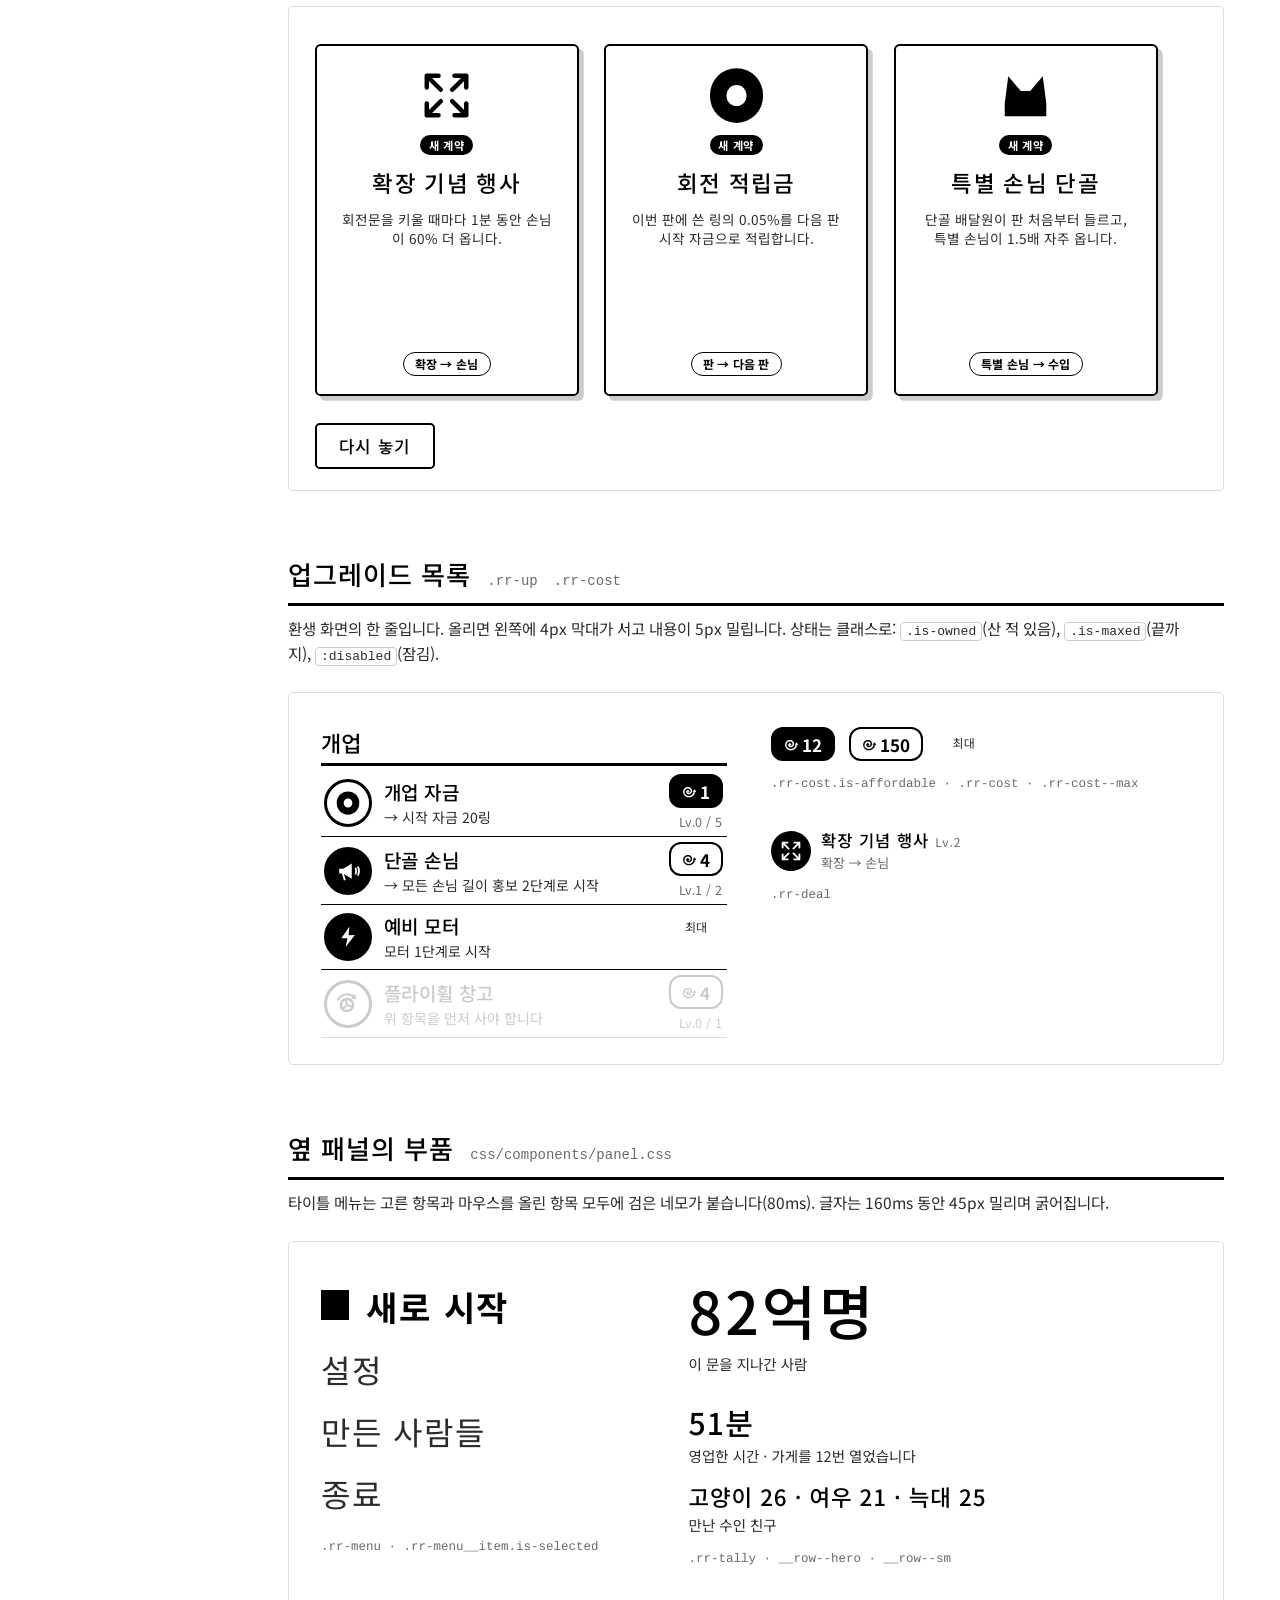
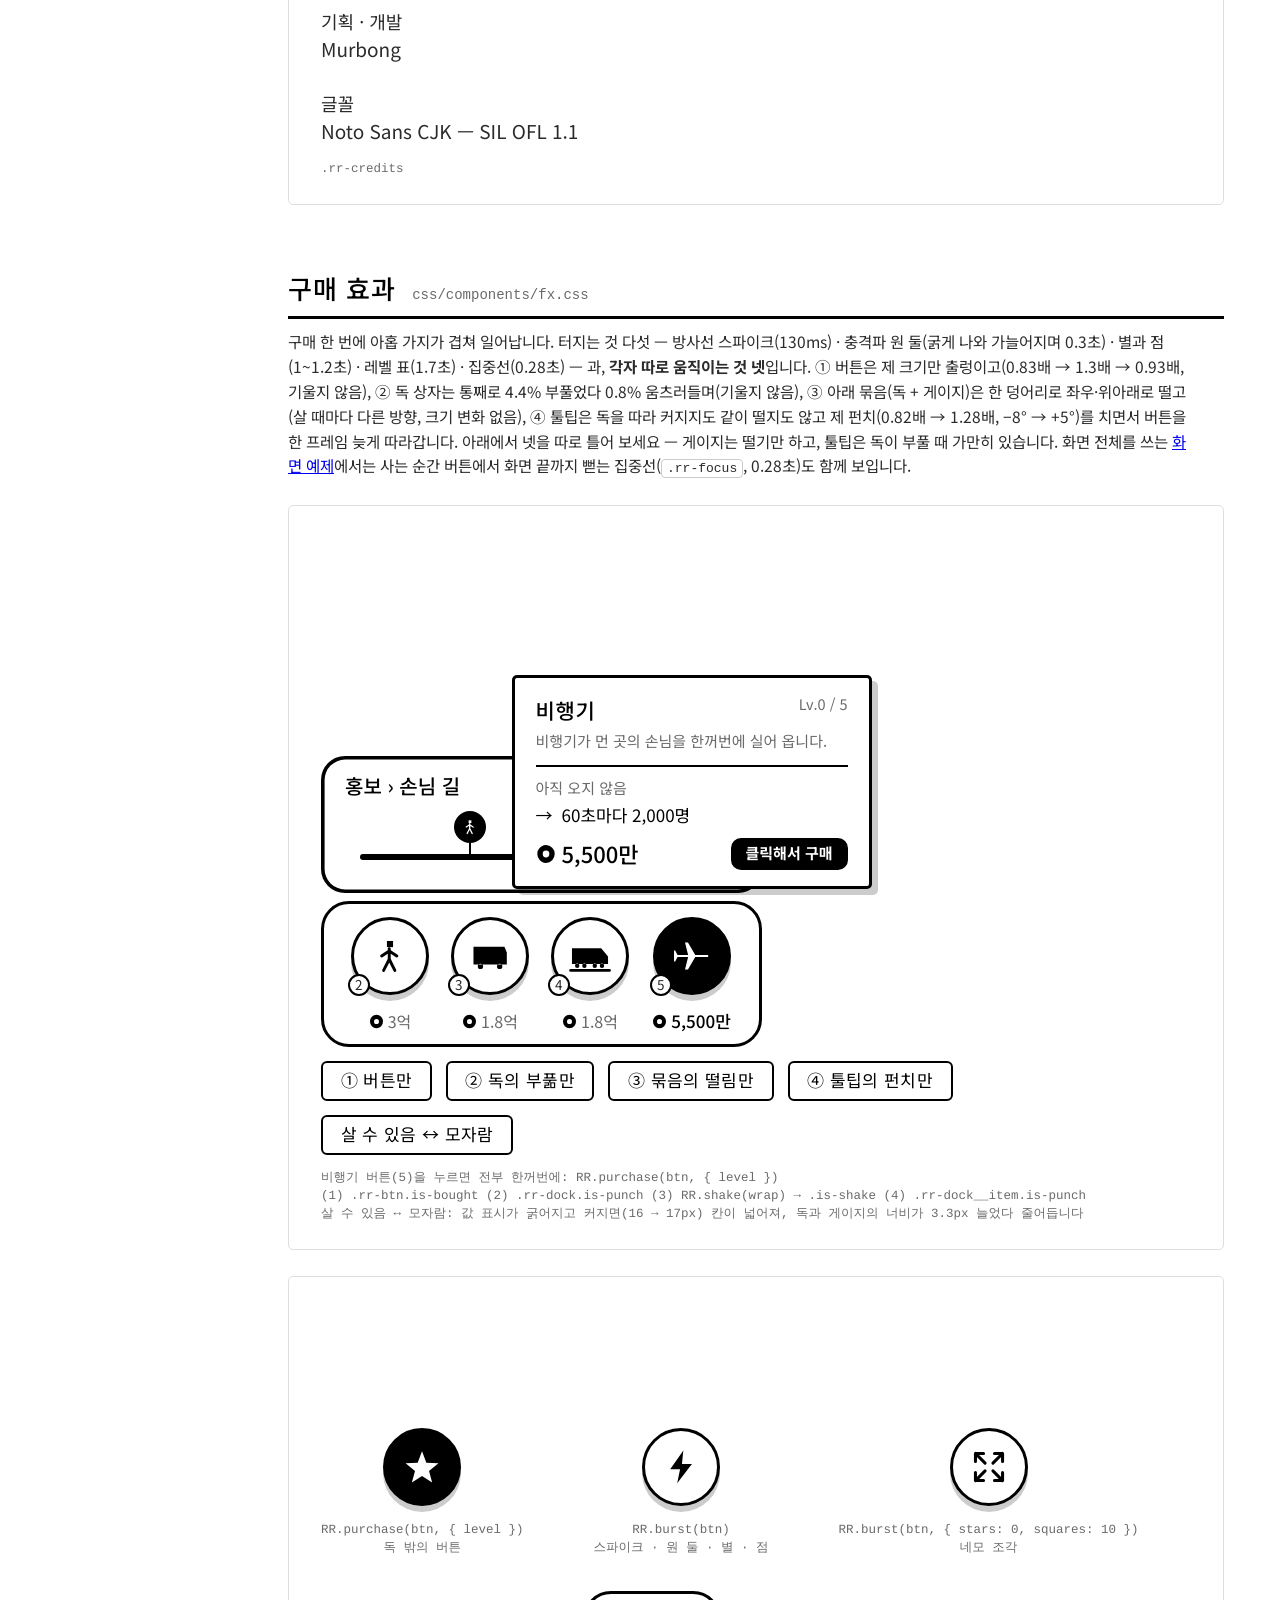
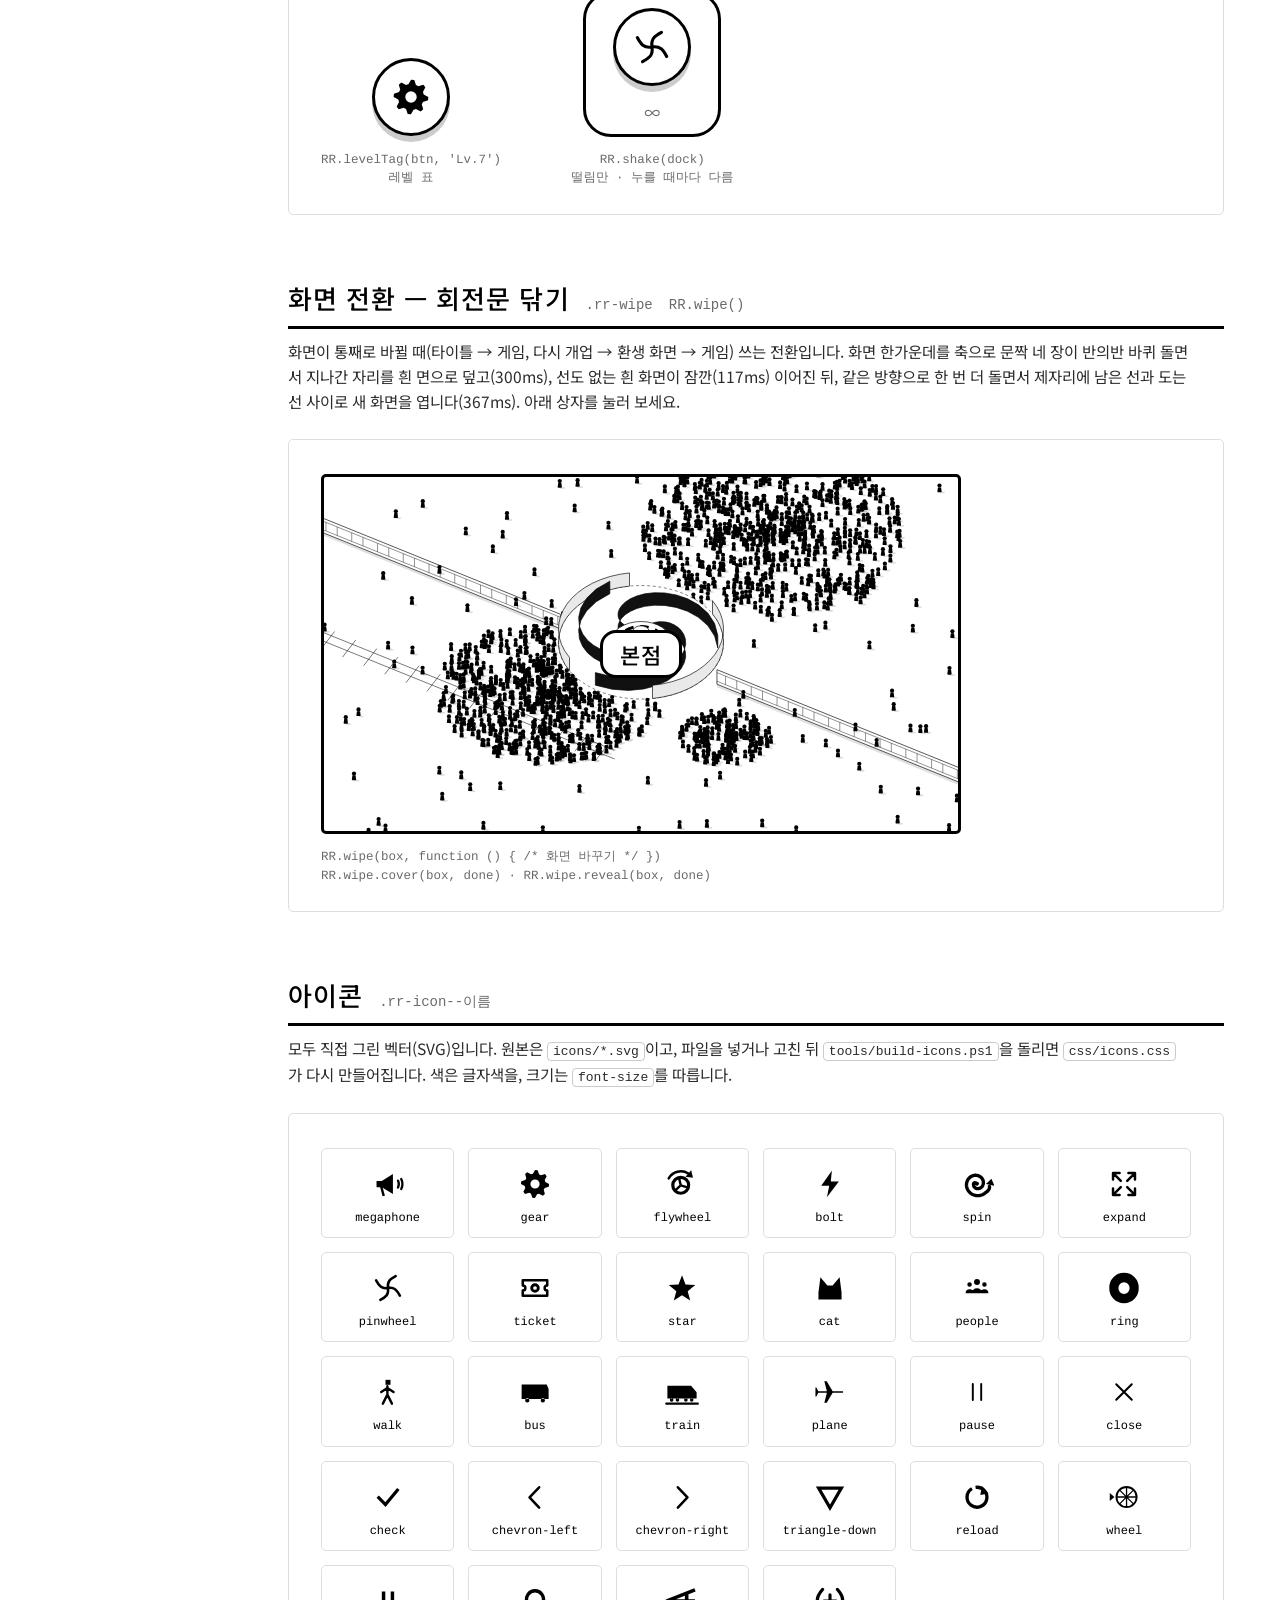
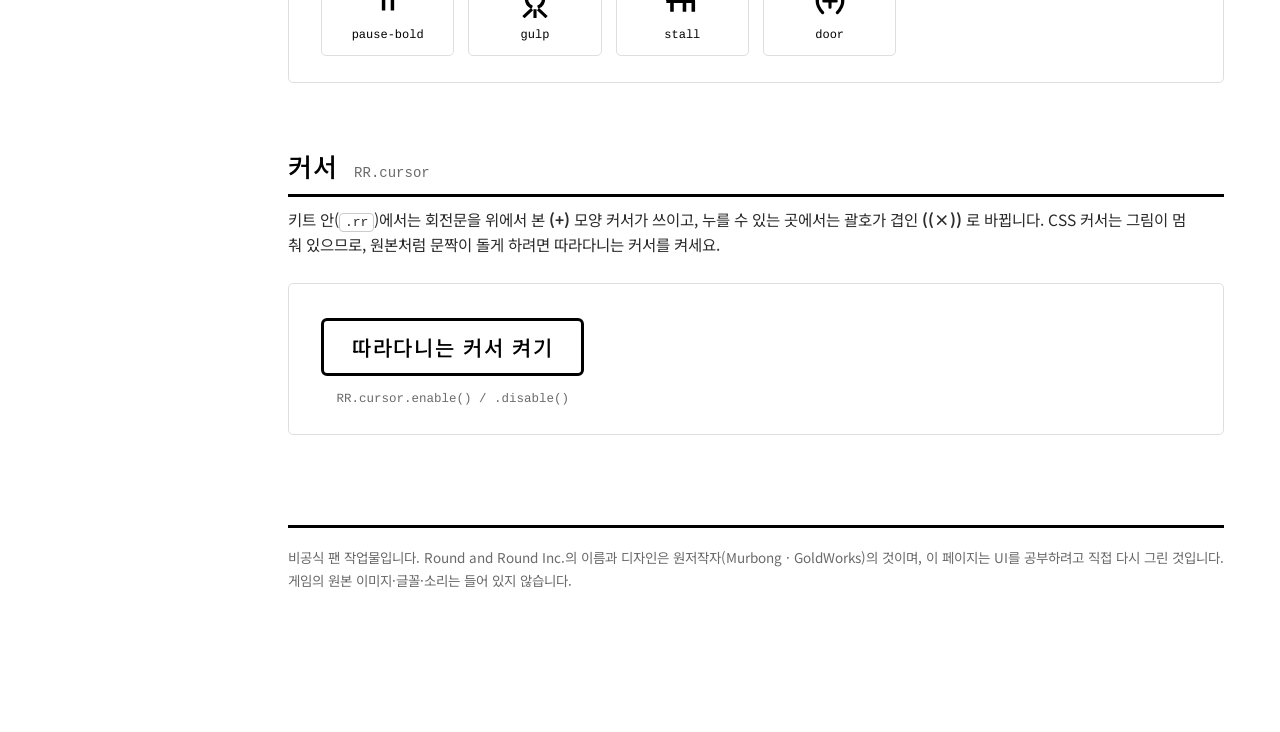
==== commit 1345793a: "독 상자의 너비가 내용에 따라 늘었다 줄어듦: 칸은 값 표시의 너비를 따릅니다 - 원본에서 칸의 너비는 버튼(80px)이 기본이고, 값 표시가 그보다 넓으면 그만큼 넓어집니다. 긴" ====
--- a/index.html
+++ b/index.html
@@ -139,7 +139,7 @@
     <!-- ───────────────────────── 독 ───────────────────────── -->
     <section class="g-sec" id="dock">
       <h2>독 <code>.rr-dock</code></h2>
-      <p class="g-lead">버튼을 얹는 선반입니다. 버튼 수만큼 저절로 넓어지고, <code>.rr-dock--hump</code>를 붙이면 가운데 큰 버튼을 감싸는 봉우리가 생깁니다. 버튼에 마우스를 올리면 그 칸(<code>.rr-dock__item</code>)에 든 툴팁이 뜹니다(0.92배에서 1.04배까지 넘쳤다 제 크기로, 183ms). 버튼을 누르면 툴팁도 따라 6px 내려앉습니다. 사는 순간에는 독·툴팁·버튼이 각자 움직입니다: 독 상자는 부풀었다 움츠러들며 떨고, 툴팁은 독을 따라 커지지도 같이 떨지도 않고 제 펀치를 칩니다(아래 <a href="#fx">구매 효과</a>). 꼬리표(<code>.rr-dock__tag</code>)는 나타날 때마다 톡 커집니다.</p>
+      <p class="g-lead">버튼을 얹는 선반입니다. 버튼 수만큼 저절로 넓어지고, <code>.rr-dock--hump</code>를 붙이면 가운데 큰 버튼을 감싸는 봉우리가 생깁니다. 칸은 버튼만큼(80px)이 기본이고, 값 표시가 그보다 넓어지면(긴 값이 살 수 있게 되어 굵고 커졌을 때) 그만큼 넓어져 독 상자의 너비가 함께 늘었다 줄어듭니다. 버튼에 마우스를 올리면 그 칸(<code>.rr-dock__item</code>)에 든 툴팁이 뜹니다(0.92배에서 1.04배까지 넘쳤다 제 크기로, 183ms). 버튼을 누르면 툴팁도 따라 6px 내려앉습니다. 사는 순간에는 독·툴팁·버튼이 각자 움직입니다: 독 상자는 부풀었다 움츠러들며 떨고, 툴팁은 독을 따라 커지지도 같이 떨지도 않고 제 펀치를 칩니다(아래 <a href="#fx">구매 효과</a>). 꼬리표(<code>.rr-dock__tag</code>)는 나타날 때마다 톡 커집니다.</p>
       <div class="g-demo g-demo--tall rr" style="justify-content: space-around">
         <div class="g-item">
           <div class="rr-dock">
@@ -552,13 +552,13 @@
               </div>
               <div class="rr-dock__item" id="g-fx-item">
                 <button class="rr-btn is-affordable" id="g-fx-btn"><span class="rr-btn__body"><span class="rr-btn__disc"><i class="rr-icon rr-icon--plane"></i></span><span class="rr-btn__key">5</span></span></button>
-                <div class="rr-price is-affordable"><i class="rr-icon rr-icon--ring"></i>900만</div>
+                <div class="rr-price is-affordable" id="g-fx-price"><i class="rr-icon rr-icon--ring"></i>5,500만</div>
                 <div class="rr-tip is-open">
                   <div class="rr-tip__head"><b class="rr-tip__title">비행기</b><span class="rr-tip__lv" id="g-fx-lvtext">Lv.0 / 5</span></div>
                   <p class="rr-tip__desc">비행기가 먼 곳의 손님을 한꺼번에 실어 옵니다.</p>
                   <div class="rr-tip__now">아직 오지 않음</div>
                   <div class="rr-tip__next">60초마다 2,000명</div>
-                  <div class="rr-tip__foot"><span class="rr-price rr-price--lg is-affordable"><i class="rr-icon rr-icon--ring"></i>900만</span><span class="rr-cta">클릭해서 구매</span></div>
+                  <div class="rr-tip__foot"><span class="rr-price rr-price--lg is-affordable"><i class="rr-icon rr-icon--ring"></i>5,500만</span><span class="rr-cta">클릭해서 구매</span></div>
                 </div>
               </div>
             </div>
@@ -568,9 +568,11 @@
             <button class="rr-rbtn rr-rbtn--sm" id="g-fx-part-dock"><span class="rr-rbtn__label">② 독의 부풂만</span></button>
             <button class="rr-rbtn rr-rbtn--sm" id="g-fx-part-shake"><span class="rr-rbtn__label">③ 묶음의 떨림만</span></button>
             <button class="rr-rbtn rr-rbtn--sm" id="g-fx-part-tip"><span class="rr-rbtn__label">④ 툴팁의 펀치만</span></button>
+            <button class="rr-rbtn rr-rbtn--sm" id="g-fx-part-afford"><span class="rr-rbtn__label">살 수 있음 ↔ 모자람</span></button>
           </div>
           <span class="g-cap">비행기 버튼(5)을 누르면 전부 한꺼번에: RR.purchase(btn, { level })
-(1) .rr-btn.is-bought  (2) .rr-dock.is-punch  (3) RR.shake(wrap) → .is-shake  (4) .rr-dock__item.is-punch</span>
+(1) .rr-btn.is-bought  (2) .rr-dock.is-punch  (3) RR.shake(wrap) → .is-shake  (4) .rr-dock__item.is-punch
+살 수 있음 ↔ 모자람: 값 표시가 굵어지고 커지면(16 → 17px) 칸이 넓어져, 독과 게이지의 너비가 3.3px 늘었다 줄어듭니다</span>
         </div>
       </div>
       <div class="g-demo rr" style="padding-top: 150px; gap: 34px 70px">
@@ -862,6 +864,12 @@
     $('g-fx-part-dock').addEventListener('click', function () { RR.replay('#g-fx-dock', 'is-punch', 440); });
     $('g-fx-part-shake').addEventListener('click', function () { RR.shake('#g-fx-wrap'); });
     $('g-fx-part-tip').addEventListener('click', function () { RR.replay('#g-fx-item', 'is-punch', 600); });
+    // 값 표시가 굵어지면 칸이 넓어집니다: 독 상자와 게이지의 너비가 그만큼 늘었다 줄어듭니다
+    $('g-fx-part-afford').addEventListener('click', function () {
+      var on = !$('g-fx-btn').classList.contains('is-affordable');
+      RR.afford('#g-fx-btn', on);
+      $('g-fx-price').classList.toggle('is-affordable', on);
+    });
 
     // 커서
     var cursorOn = false;
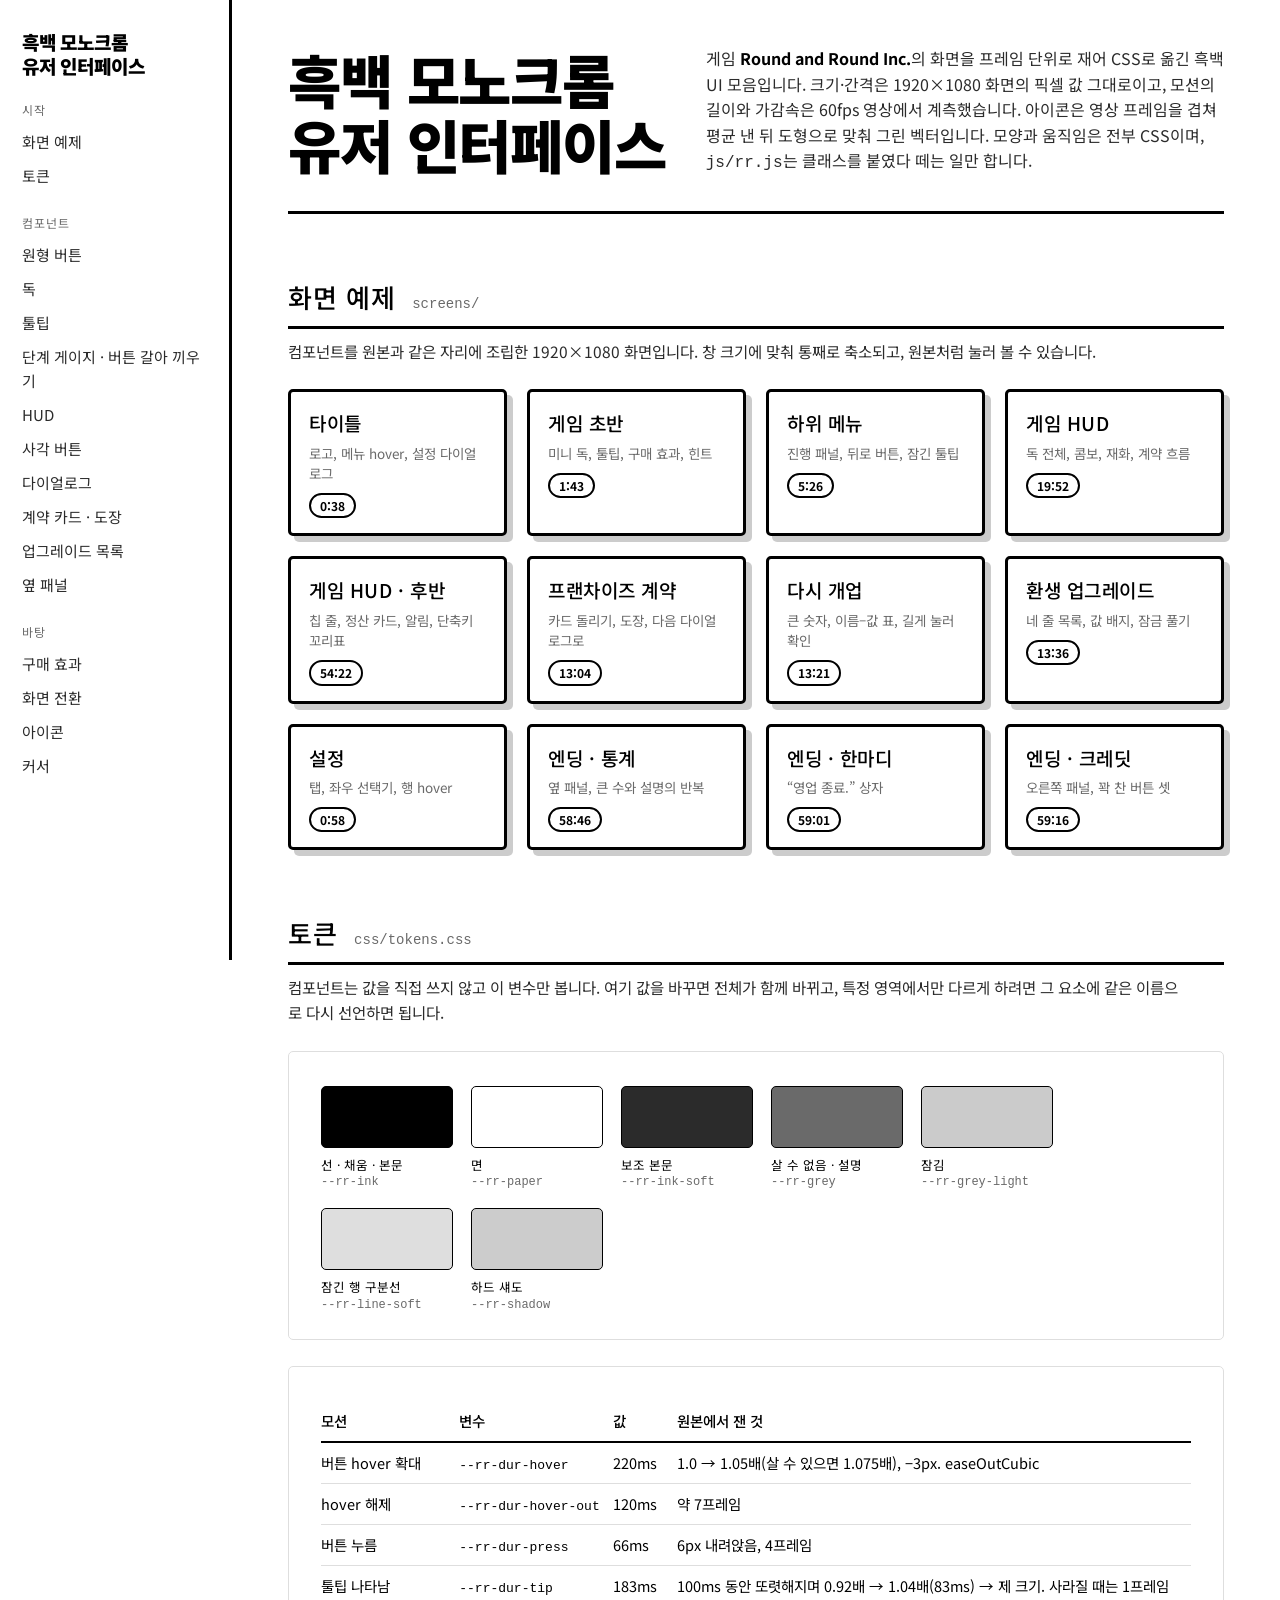
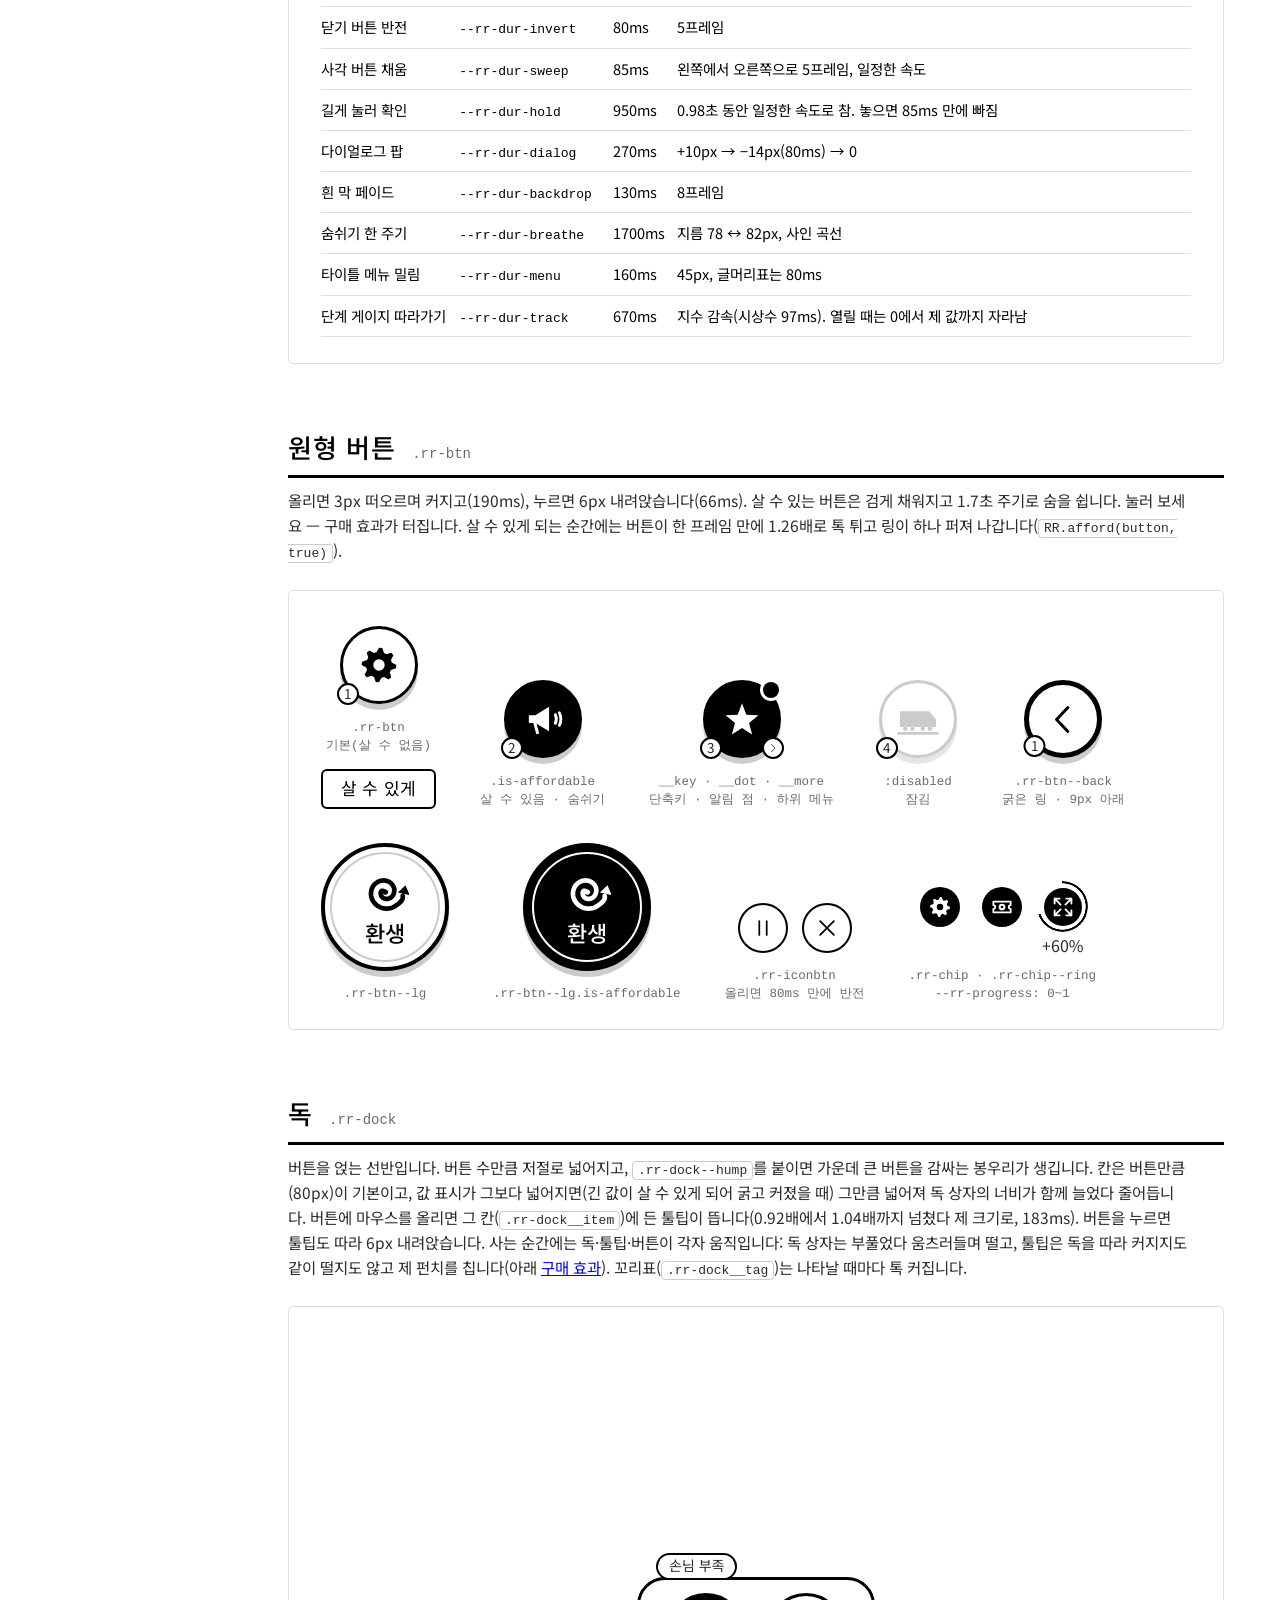
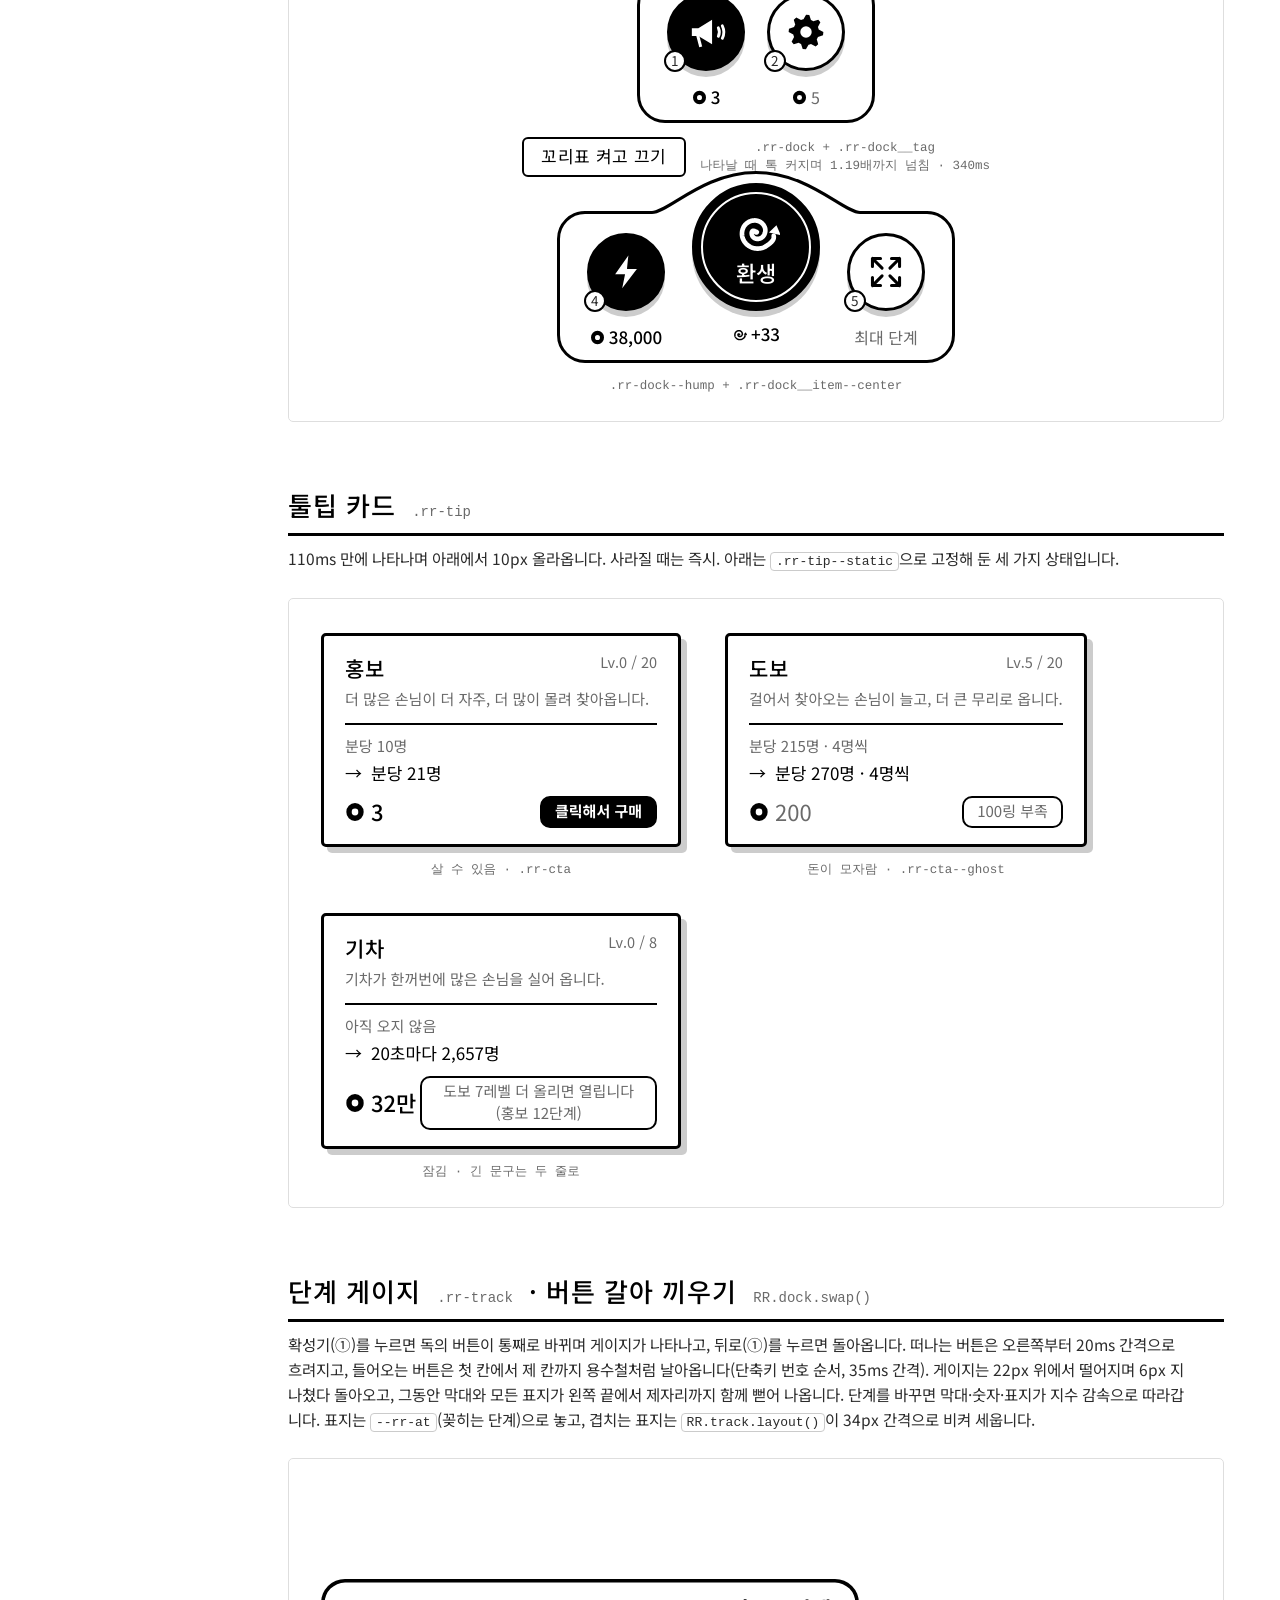
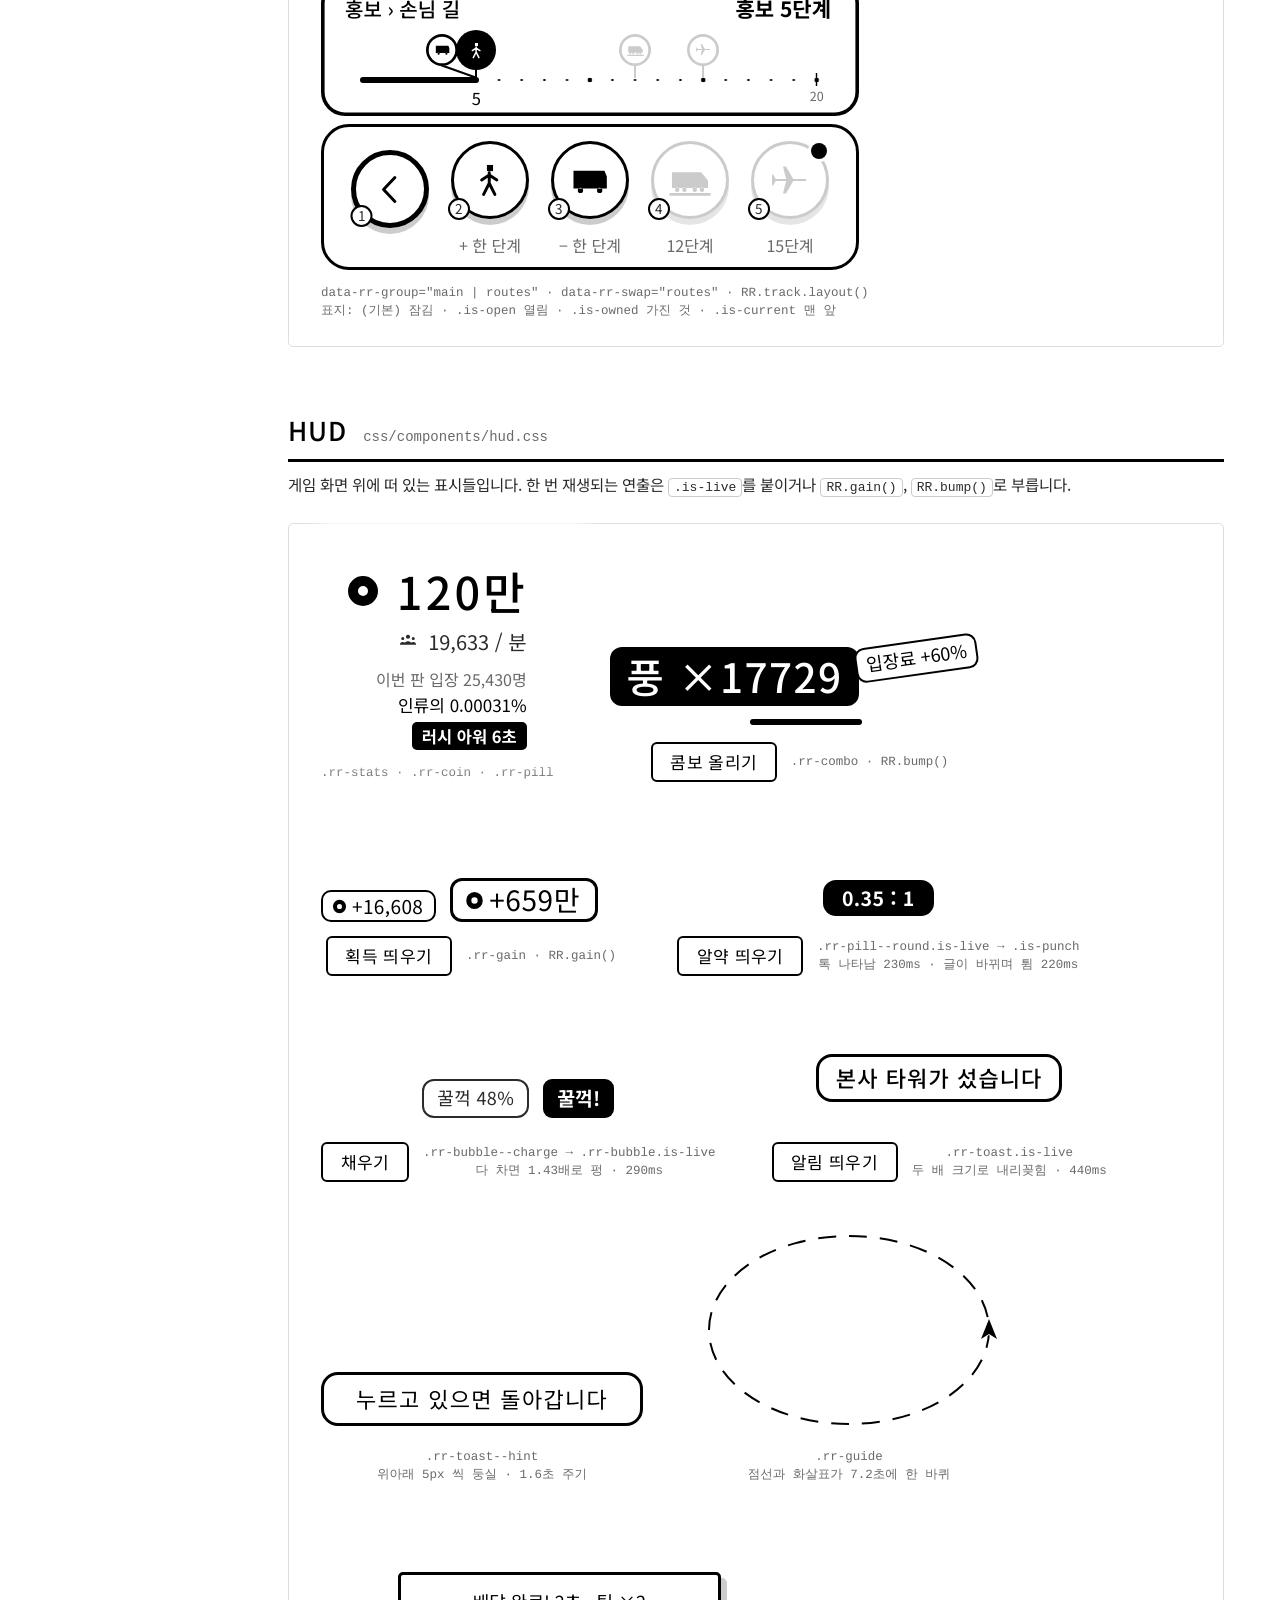
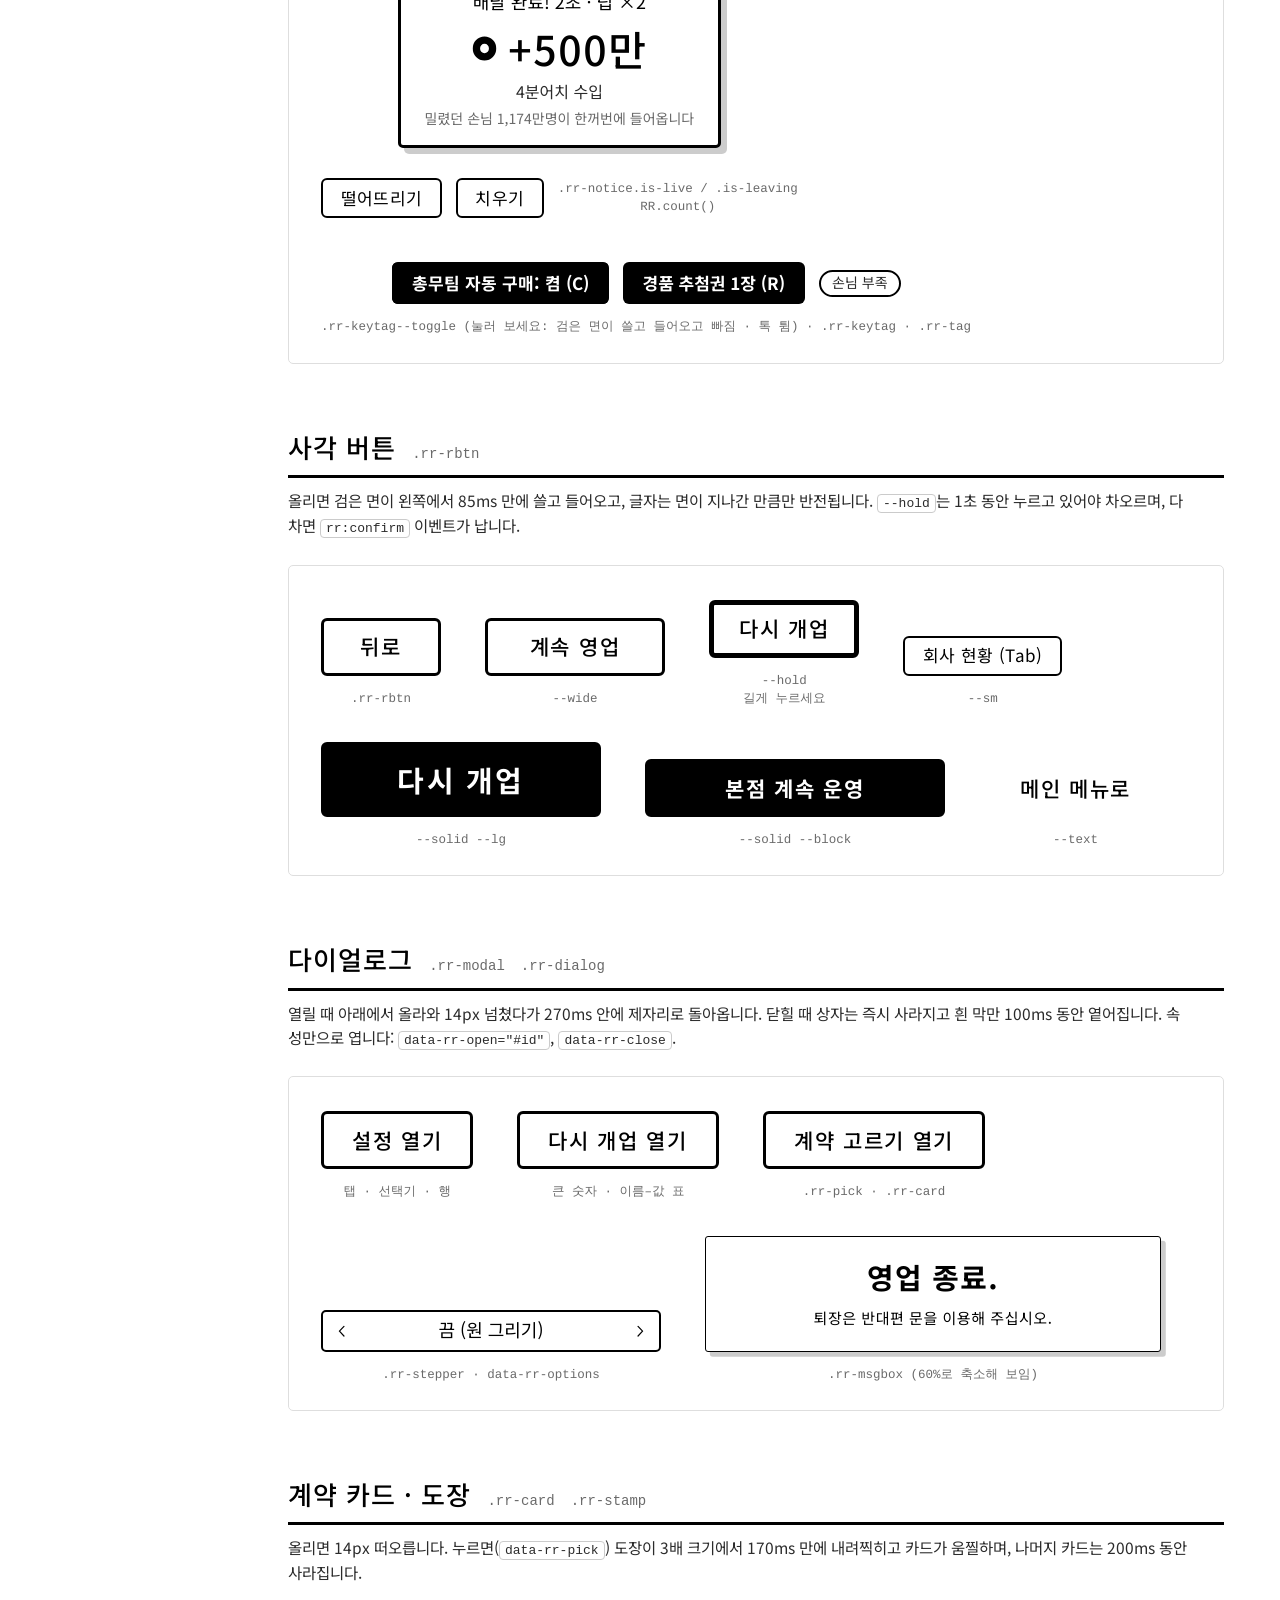
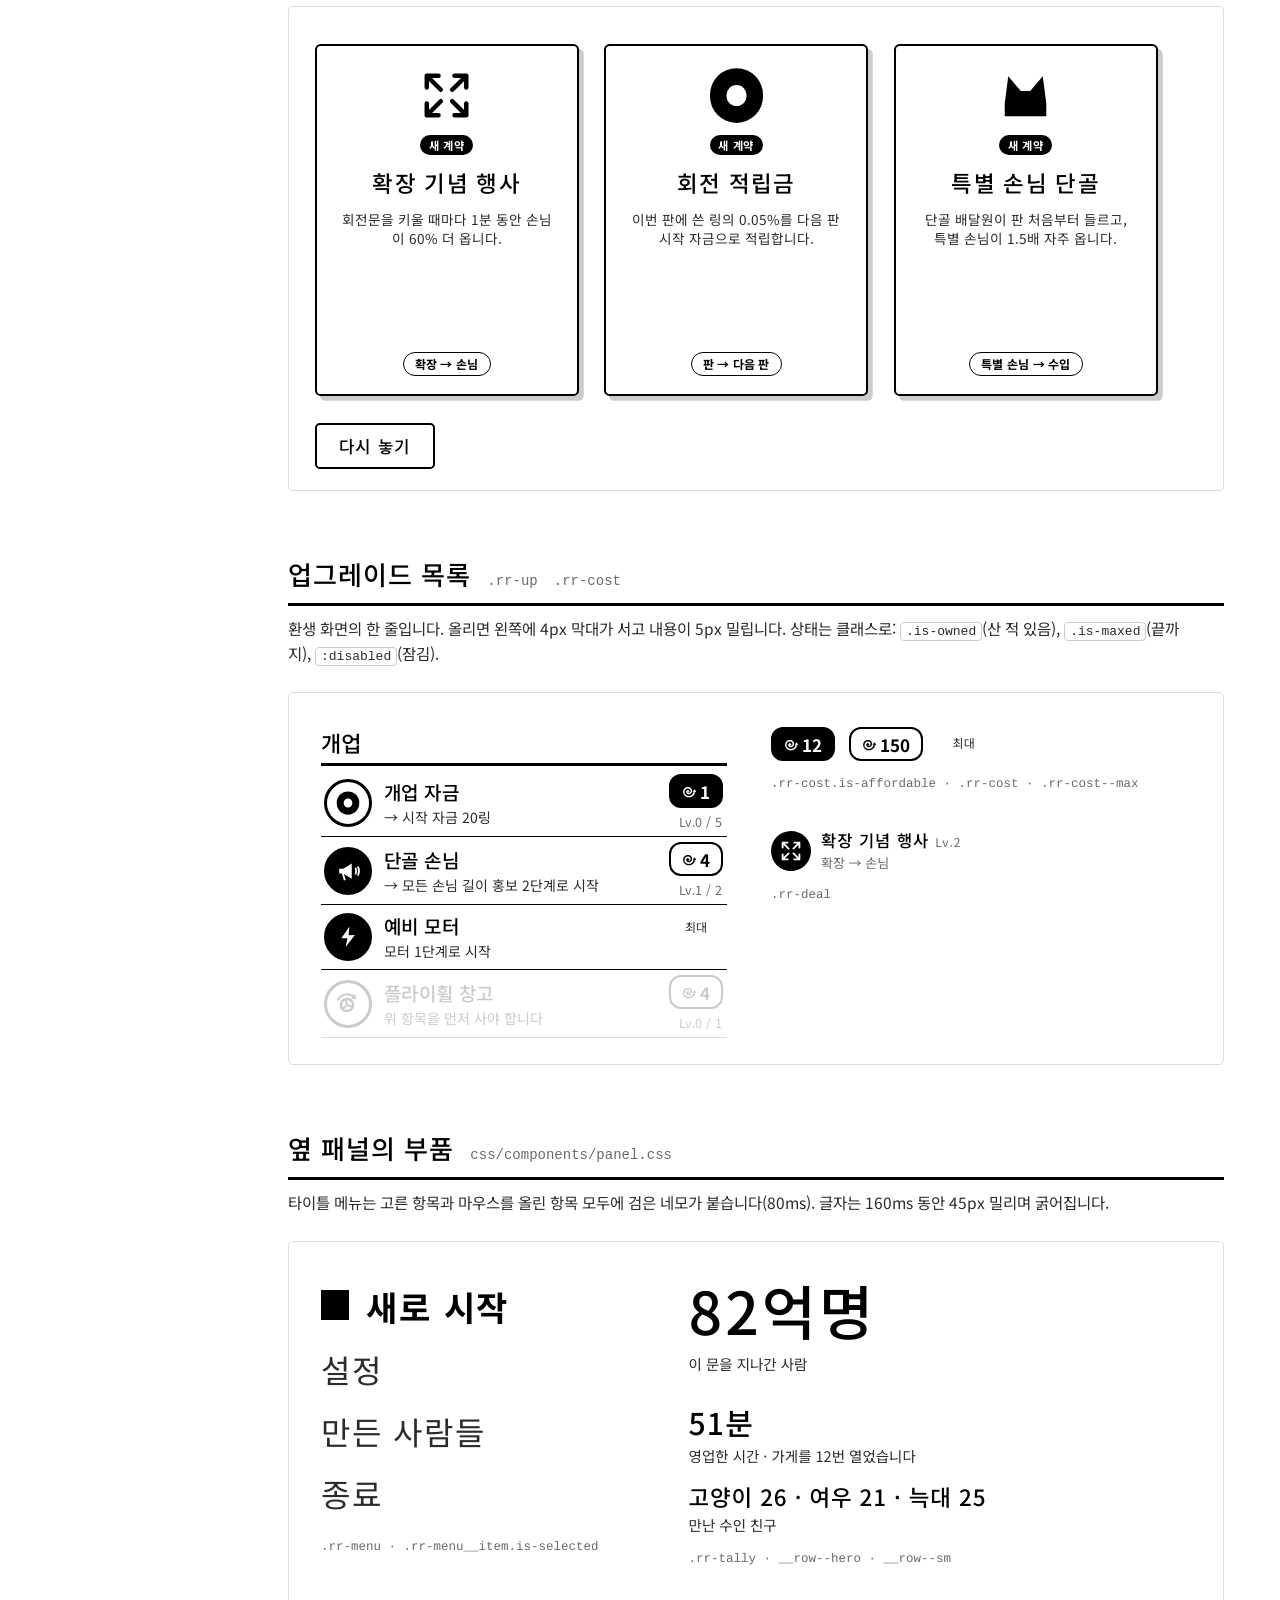
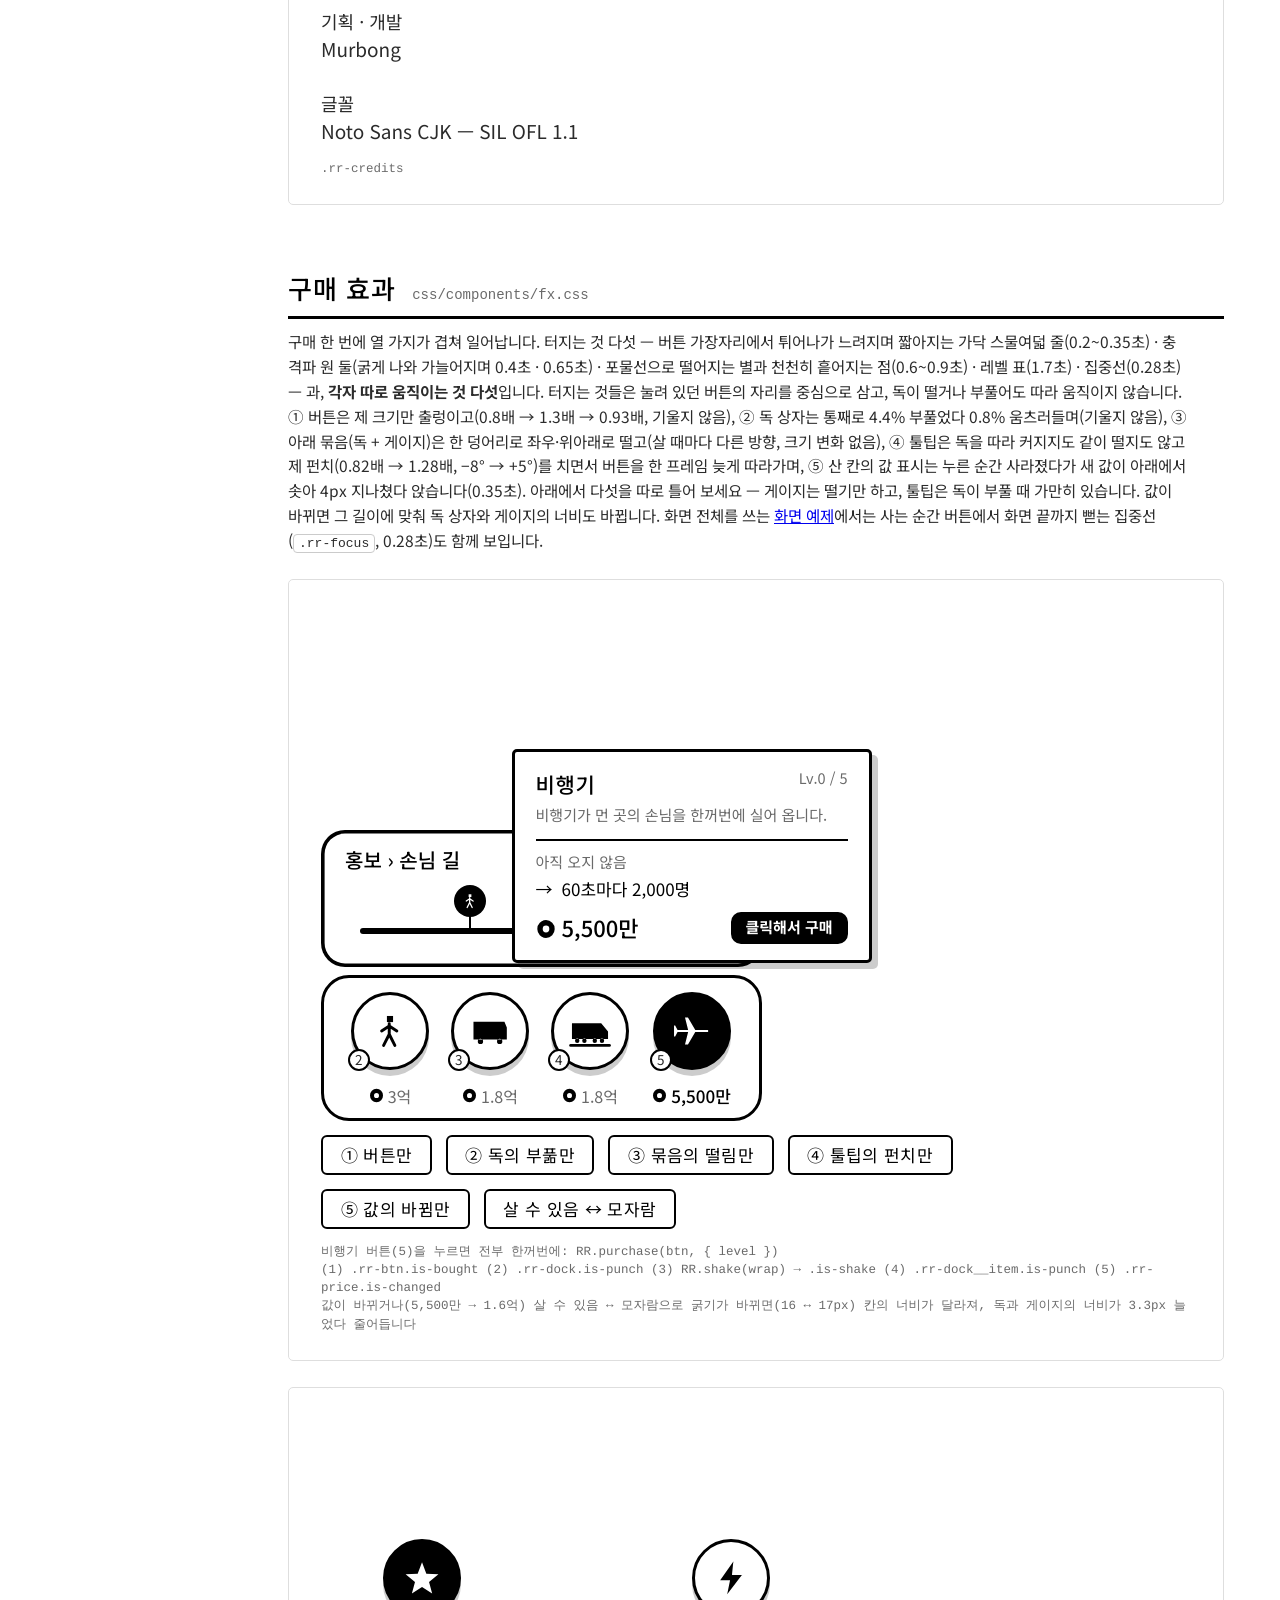
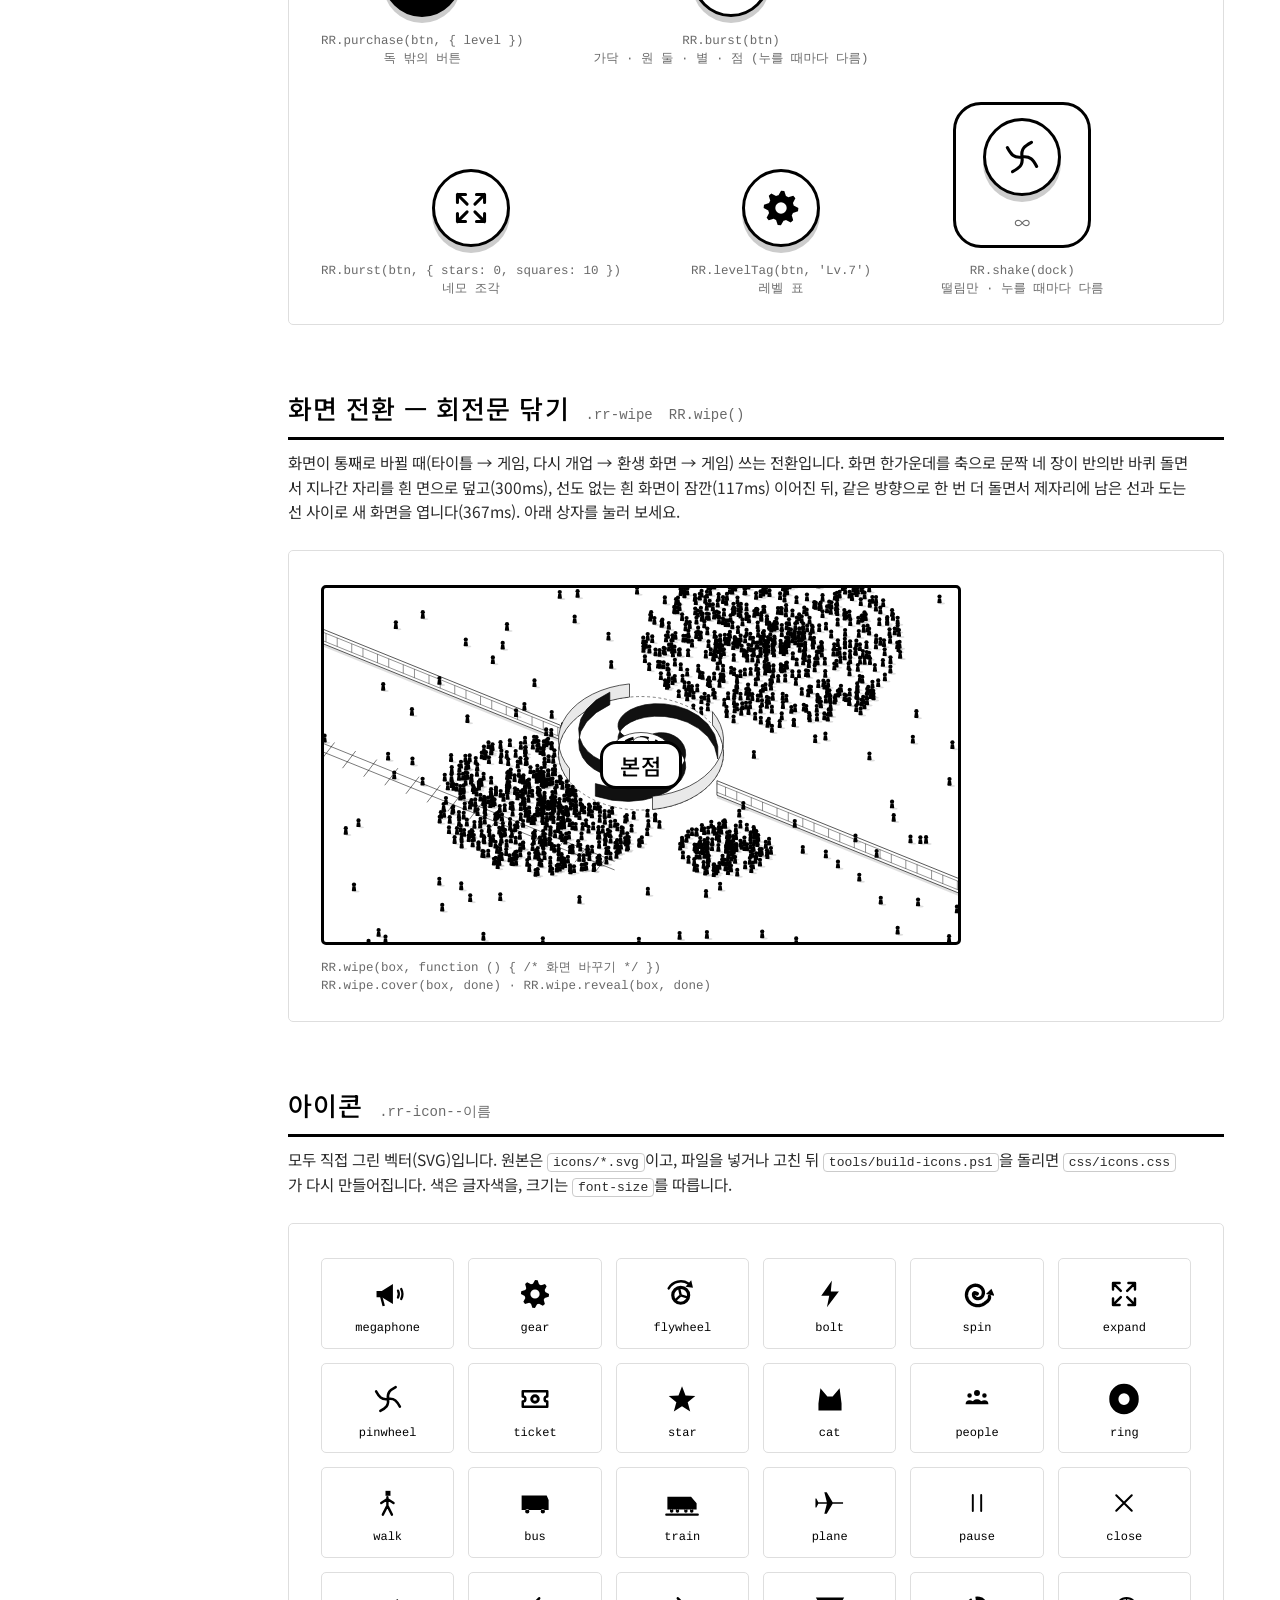
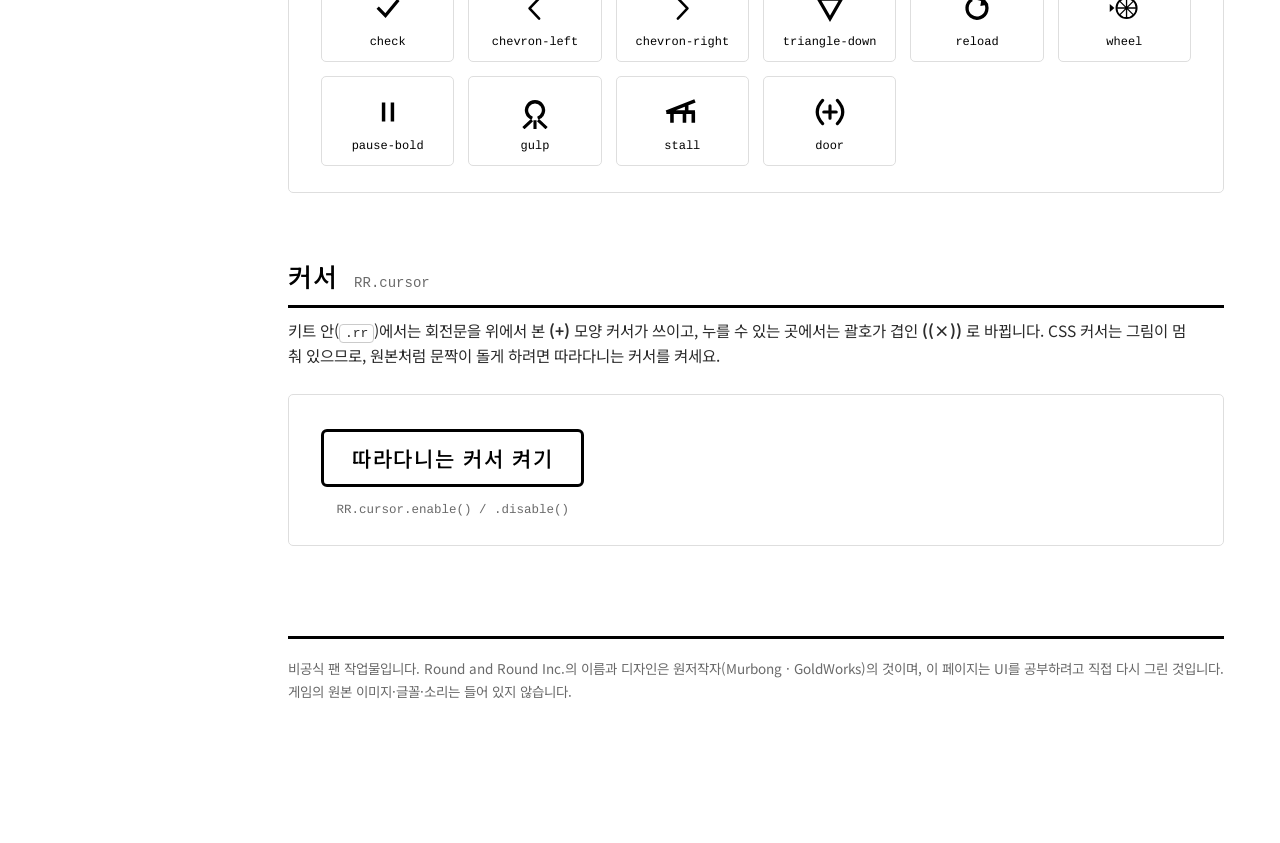
==== commit 66a736d8: "구매 순간 보강: 값 표시의 바뀜, 폭발을 원본대로 다시 만듦(가닥 · 충격파 · 별 · 점) - 값 표시: 산 칸의 값이 누른 프레임에 사라졌다가 44px 아래에서 easeOut" ====
--- a/index.html
+++ b/index.html
@@ -520,7 +520,7 @@
     <!-- ───────────────────────── 효과 ───────────────────────── -->
     <section class="g-sec" id="fx">
       <h2>구매 효과 <code>css/components/fx.css</code></h2>
-      <p class="g-lead">구매 한 번에 아홉 가지가 겹쳐 일어납니다. 터지는 것 다섯 — 방사선 스파이크(130ms) · 충격파 원 둘(굵게 나와 가늘어지며 0.3초) · 별과 점(1~1.2초) · 레벨 표(1.7초) · 집중선(0.28초) — 과, <b>각자 따로 움직이는 것 넷</b>입니다. ① 버튼은 제 크기만 출렁이고(0.83배 → 1.3배 → 0.93배, 기울지 않음), ② 독 상자는 통째로 4.4% 부풀었다 0.8% 움츠러들며(기울지 않음), ③ 아래 묶음(독 + 게이지)은 한 덩어리로 좌우·위아래로 떨고(살 때마다 다른 방향, 크기 변화 없음), ④ 툴팁은 독을 따라 커지지도 같이 떨지도 않고 제 펀치(0.82배 → 1.28배, −8° → +5°)를 치면서 버튼을 한 프레임 늦게 따라갑니다. 아래에서 넷을 따로 틀어 보세요 — 게이지는 떨기만 하고, 툴팁은 독이 부풀 때 가만히 있습니다. 화면 전체를 쓰는 <a href="#screens">화면 예제</a>에서는 사는 순간 버튼에서 화면 끝까지 뻗는 집중선(<code>.rr-focus</code>, 0.28초)도 함께 보입니다.</p>
+      <p class="g-lead">구매 한 번에 열 가지가 겹쳐 일어납니다. 터지는 것 다섯 — 버튼 가장자리에서 튀어나가 느려지며 짧아지는 가닥 스물여덟 줄(0.2~0.35초) · 충격파 원 둘(굵게 나와 가늘어지며 0.4초 · 0.65초) · 포물선으로 떨어지는 별과 천천히 흩어지는 점(0.6~0.9초) · 레벨 표(1.7초) · 집중선(0.28초) — 과, <b>각자 따로 움직이는 것 다섯</b>입니다. 터지는 것들은 눌려 있던 버튼의 자리를 중심으로 삼고, 독이 떨거나 부풀어도 따라 움직이지 않습니다. ① 버튼은 제 크기만 출렁이고(0.8배 → 1.3배 → 0.93배, 기울지 않음), ② 독 상자는 통째로 4.4% 부풀었다 0.8% 움츠러들며(기울지 않음), ③ 아래 묶음(독 + 게이지)은 한 덩어리로 좌우·위아래로 떨고(살 때마다 다른 방향, 크기 변화 없음), ④ 툴팁은 독을 따라 커지지도 같이 떨지도 않고 제 펀치(0.82배 → 1.28배, −8° → +5°)를 치면서 버튼을 한 프레임 늦게 따라가며, ⑤ 산 칸의 값 표시는 누른 순간 사라졌다가 새 값이 아래에서 솟아 4px 지나쳤다 앉습니다(0.35초). 아래에서 다섯을 따로 틀어 보세요 — 게이지는 떨기만 하고, 툴팁은 독이 부풀 때 가만히 있습니다. 값이 바뀌면 그 길이에 맞춰 독 상자와 게이지의 너비도 바뀝니다. 화면 전체를 쓰는 <a href="#screens">화면 예제</a>에서는 사는 순간 버튼에서 화면 끝까지 뻗는 집중선(<code>.rr-focus</code>, 0.28초)도 함께 보입니다.</p>
       <div class="g-demo rr" style="padding-top: 250px">
         <div class="g-item g-item--left">
           <div class="rr-dockwrap" id="g-fx-wrap" style="min-width: 438px">
@@ -558,7 +558,7 @@
                   <p class="rr-tip__desc">비행기가 먼 곳의 손님을 한꺼번에 실어 옵니다.</p>
                   <div class="rr-tip__now">아직 오지 않음</div>
                   <div class="rr-tip__next">60초마다 2,000명</div>
-                  <div class="rr-tip__foot"><span class="rr-price rr-price--lg is-affordable"><i class="rr-icon rr-icon--ring"></i>5,500만</span><span class="rr-cta">클릭해서 구매</span></div>
+                  <div class="rr-tip__foot"><span class="rr-price rr-price--lg is-affordable" id="g-fx-tprice"><i class="rr-icon rr-icon--ring"></i>5,500만</span><span class="rr-cta">클릭해서 구매</span></div>
                 </div>
               </div>
             </div>
@@ -568,18 +568,19 @@
             <button class="rr-rbtn rr-rbtn--sm" id="g-fx-part-dock"><span class="rr-rbtn__label">② 독의 부풂만</span></button>
             <button class="rr-rbtn rr-rbtn--sm" id="g-fx-part-shake"><span class="rr-rbtn__label">③ 묶음의 떨림만</span></button>
             <button class="rr-rbtn rr-rbtn--sm" id="g-fx-part-tip"><span class="rr-rbtn__label">④ 툴팁의 펀치만</span></button>
+            <button class="rr-rbtn rr-rbtn--sm" id="g-fx-part-price"><span class="rr-rbtn__label">⑤ 값의 바뀜만</span></button>
             <button class="rr-rbtn rr-rbtn--sm" id="g-fx-part-afford"><span class="rr-rbtn__label">살 수 있음 ↔ 모자람</span></button>
           </div>
           <span class="g-cap">비행기 버튼(5)을 누르면 전부 한꺼번에: RR.purchase(btn, { level })
-(1) .rr-btn.is-bought  (2) .rr-dock.is-punch  (3) RR.shake(wrap) → .is-shake  (4) .rr-dock__item.is-punch
-살 수 있음 ↔ 모자람: 값 표시가 굵어지고 커지면(16 → 17px) 칸이 넓어져, 독과 게이지의 너비가 3.3px 늘었다 줄어듭니다</span>
+(1) .rr-btn.is-bought  (2) .rr-dock.is-punch  (3) RR.shake(wrap) → .is-shake  (4) .rr-dock__item.is-punch  (5) .rr-price.is-changed
+값이 바뀌거나(5,500만 → 1.6억) 살 수 있음 ↔ 모자람으로 굵기가 바뀌면(16 ↔ 17px) 칸의 너비가 달라져, 독과 게이지의 너비가 3.3px 늘었다 줄어듭니다</span>
         </div>
       </div>
       <div class="g-demo rr" style="padding-top: 150px; gap: 34px 70px">
         <div class="g-item"><button class="rr-btn is-affordable" id="g-fx-all"><span class="rr-btn__body"><span class="rr-btn__disc"><i class="rr-icon rr-icon--star"></i></span></span></button><span class="g-cap">RR.purchase(btn, { level })
 독 밖의 버튼</span></div>
         <div class="g-item"><button class="rr-btn" id="g-fx-burst"><span class="rr-btn__body"><span class="rr-btn__disc"><i class="rr-icon rr-icon--bolt"></i></span></span></button><span class="g-cap">RR.burst(btn)
-스파이크 · 원 둘 · 별 · 점</span></div>
+가닥 · 원 둘 · 별 · 점 (누를 때마다 다름)</span></div>
         <div class="g-item"><button class="rr-btn" id="g-fx-sq"><span class="rr-btn__body"><span class="rr-btn__disc"><i class="rr-icon rr-icon--expand"></i></span></span></button><span class="g-cap">RR.burst(btn, { stars: 0, squares: 10 })
 네모 조각</span></div>
         <div class="g-item"><button class="rr-btn" id="g-fx-lv"><span class="rr-btn__body"><span class="rr-btn__disc"><i class="rr-icon rr-icon--gear"></i></span></span></button><span class="g-cap">RR.levelTag(btn, 'Lv.7')
@@ -852,18 +853,21 @@
     $('g-fx-sq').addEventListener('click', function () { RR.burst(this, { stars: 0, squares: 10, dots: 4 }); });
     $('g-fx-lv').addEventListener('click', function () { RR.levelTag(this, 'Lv.7'); });
     $('g-fx-jolt').addEventListener('click', function () { RR.shake('#g-fx-dock2'); });
-    // 구매 순간의 네 움직임을 하나씩: 클래스만 붙였다 떼면 됩니다
+    // 구매 순간의 다섯 움직임을 하나씩: 클래스만 붙였다 떼면 됩니다
     RR.track.layout('#g-fx-track', { instant: true });
-    var fxLv = 0;
+    var fxLv = 0, fxCosts = ['5,500만', '9,500만', '1.6억', '2.8억', '4.9억'];
     $('g-fx-btn').addEventListener('click', function () {
       fxLv = fxLv % 5 + 1;
       $('g-fx-lvtext').textContent = 'Lv.' + fxLv + ' / 5';
+      // 새 값을 먼저 써 두고 부릅니다: 값 표시가 사라졌다 솟아오르고, 칸의 너비는 새 값에 맞춰 바로 바뀝니다
+      $('g-fx-price').lastChild.nodeValue = $('g-fx-tprice').lastChild.nodeValue = fxCosts[fxLv % 5];
       RR.purchase(this, { level: fxLv });
     });
     $('g-fx-part-btn').addEventListener('click', function () { RR.replay('#g-fx-btn', 'is-bought', 690); });
     $('g-fx-part-dock').addEventListener('click', function () { RR.replay('#g-fx-dock', 'is-punch', 440); });
     $('g-fx-part-shake').addEventListener('click', function () { RR.shake('#g-fx-wrap'); });
     $('g-fx-part-tip').addEventListener('click', function () { RR.replay('#g-fx-item', 'is-punch', 600); });
+    $('g-fx-part-price').addEventListener('click', function () { RR.replay('#g-fx-price', 'is-changed', 370); });
     // 값 표시가 굵어지면 칸이 넓어집니다: 독 상자와 게이지의 너비가 그만큼 늘었다 줄어듭니다
     $('g-fx-part-afford').addEventListener('click', function () {
       var on = !$('g-fx-btn').classList.contains('is-affordable');
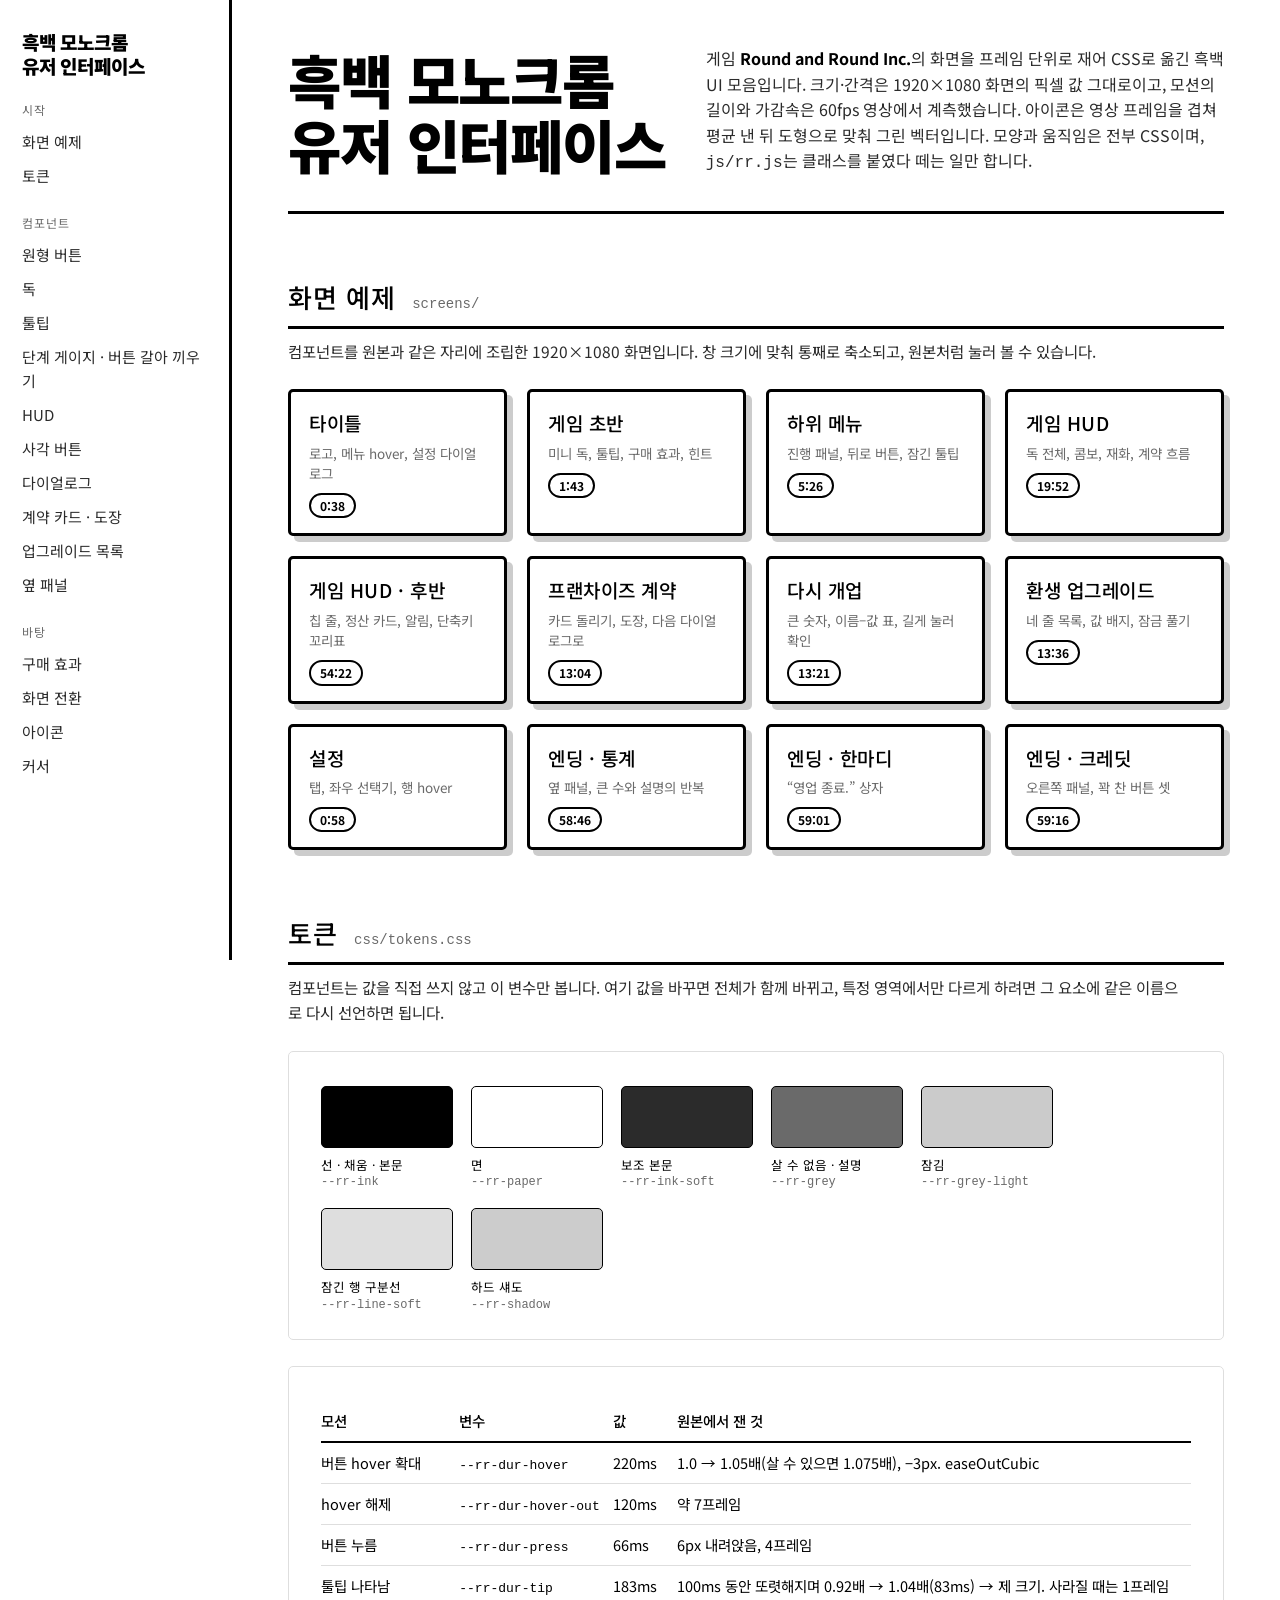
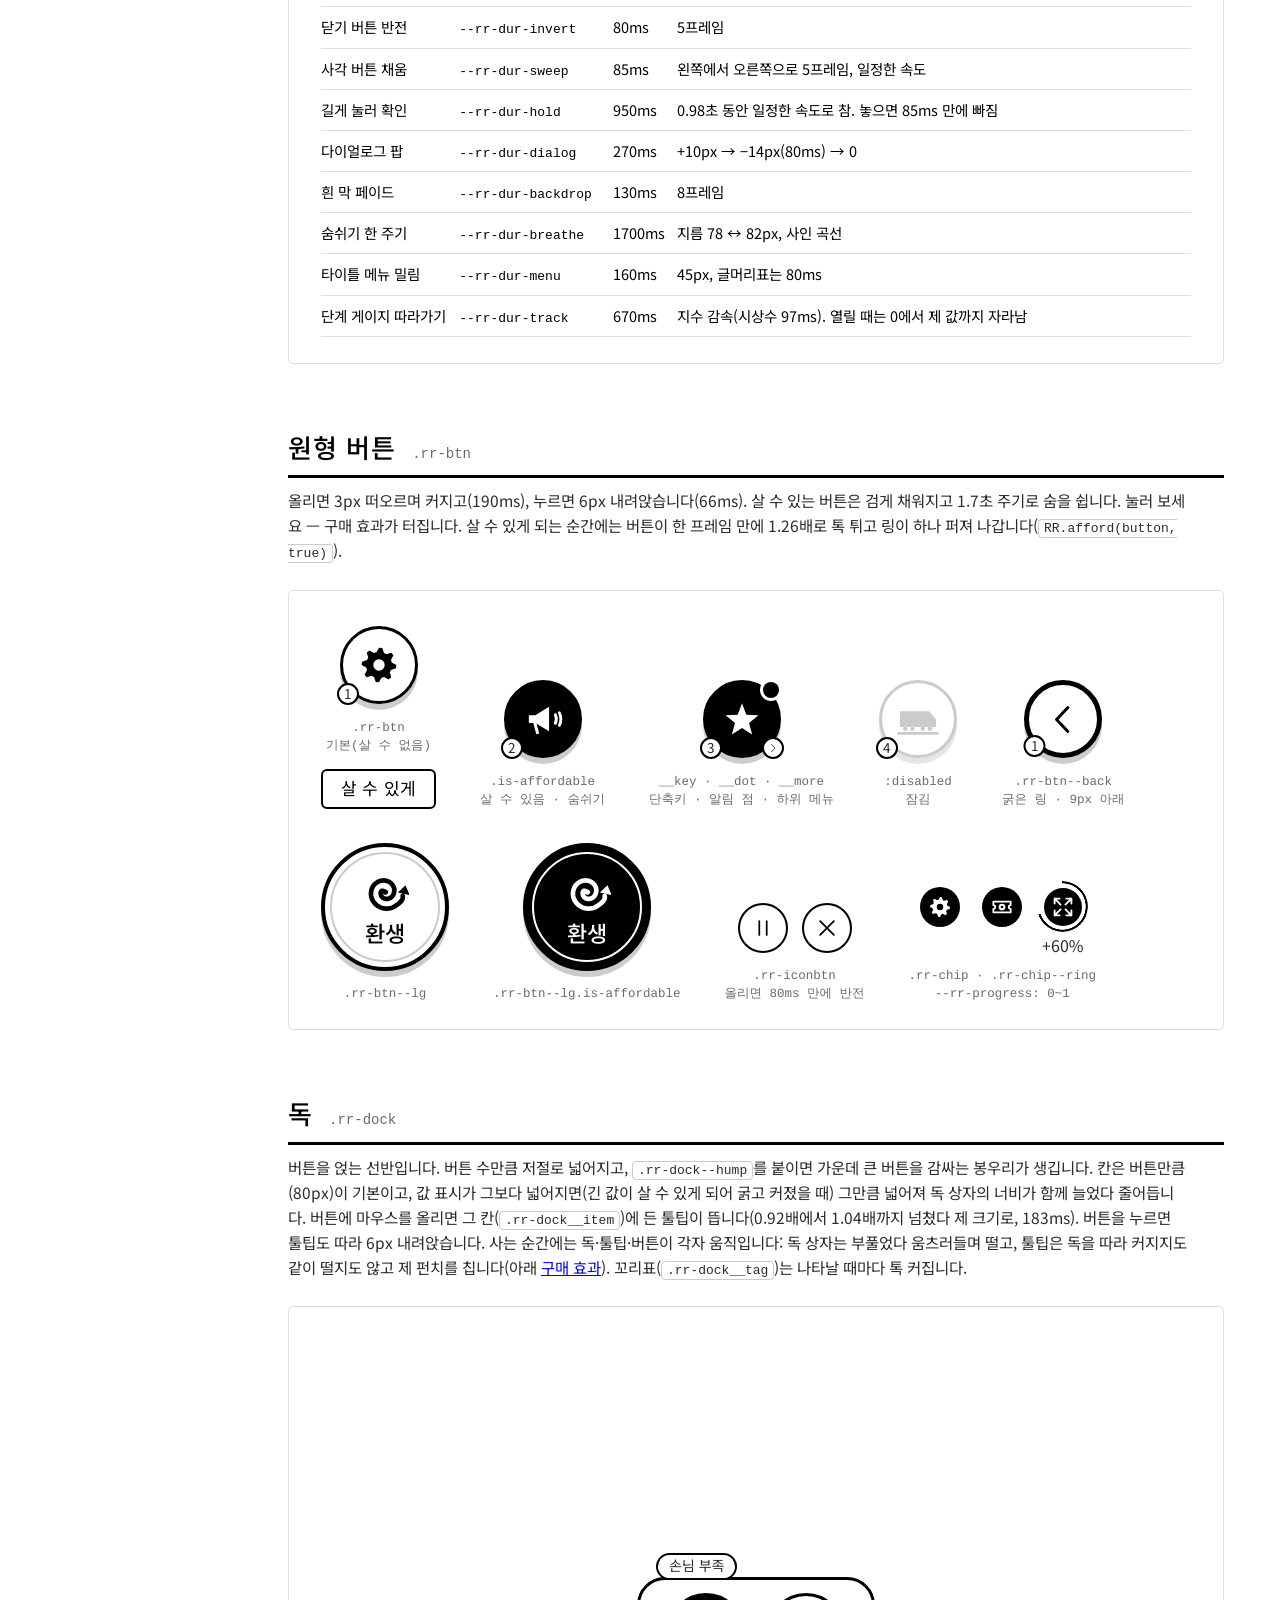
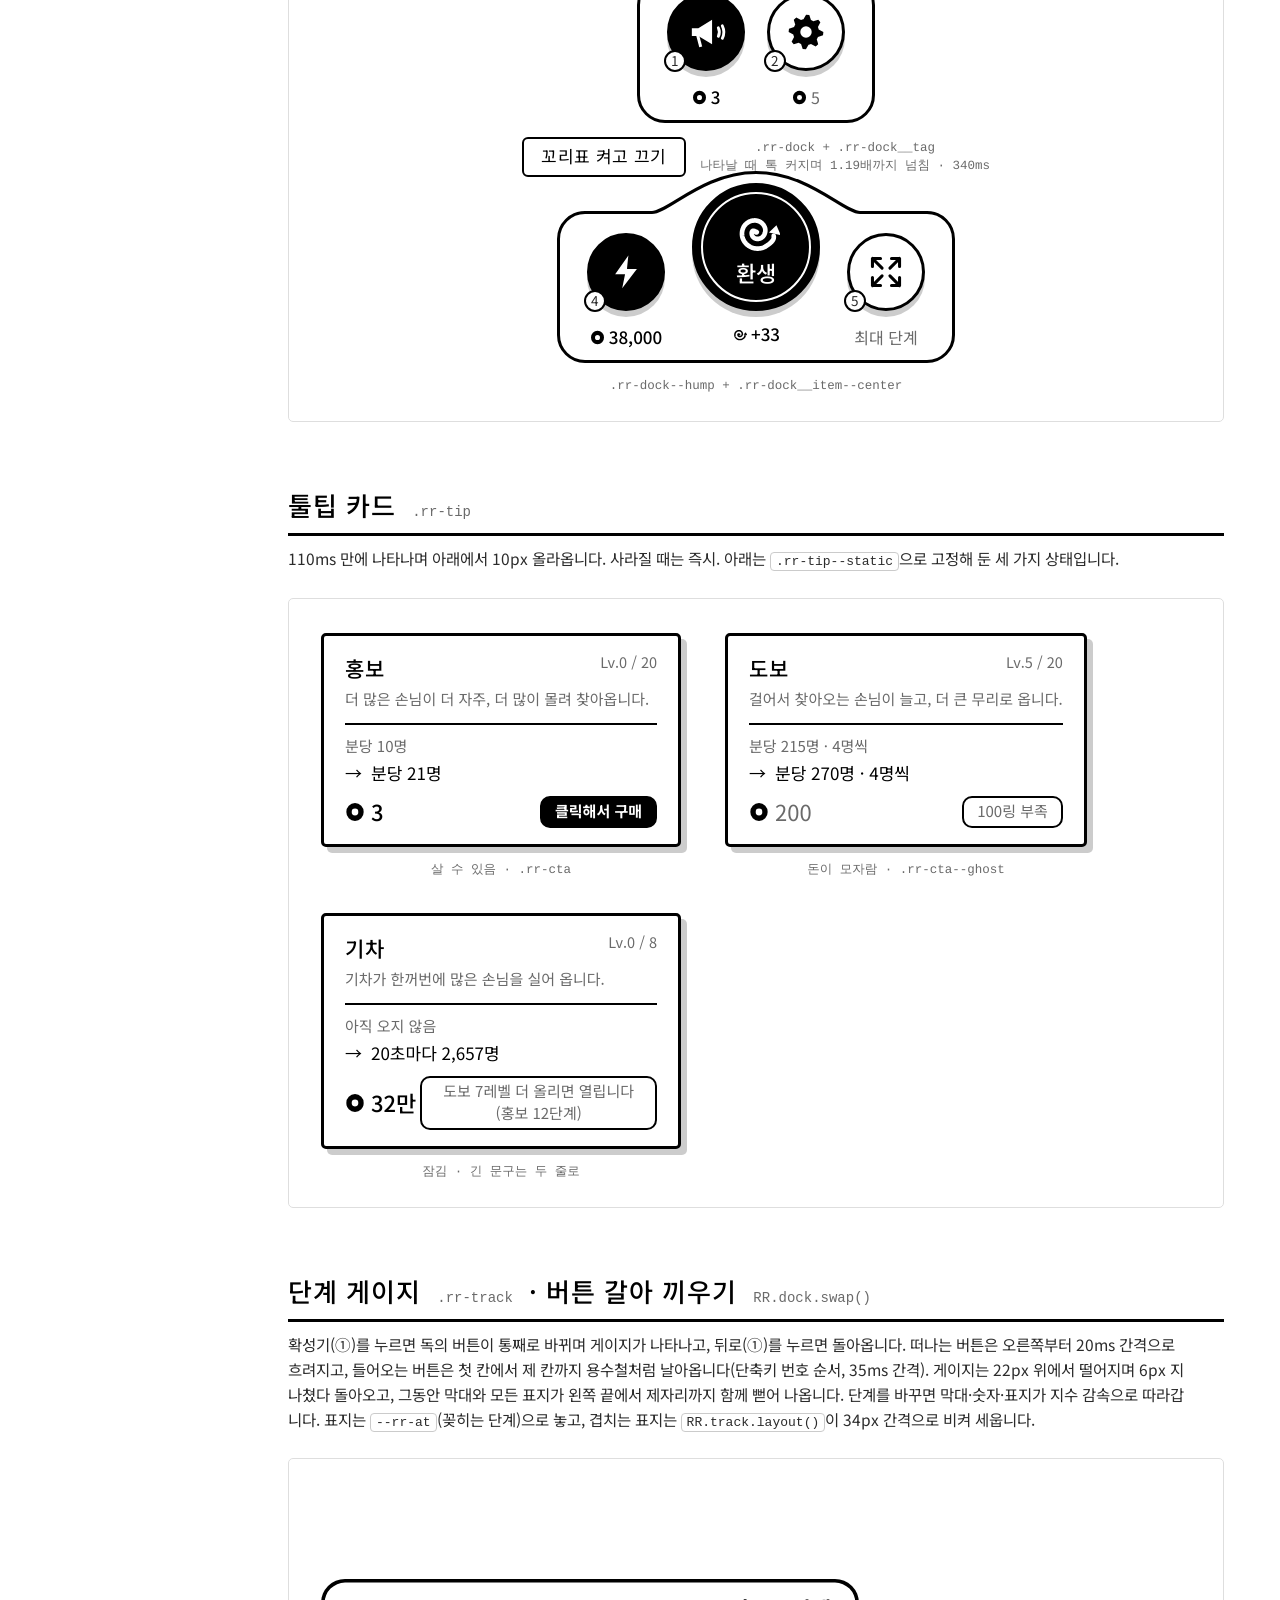
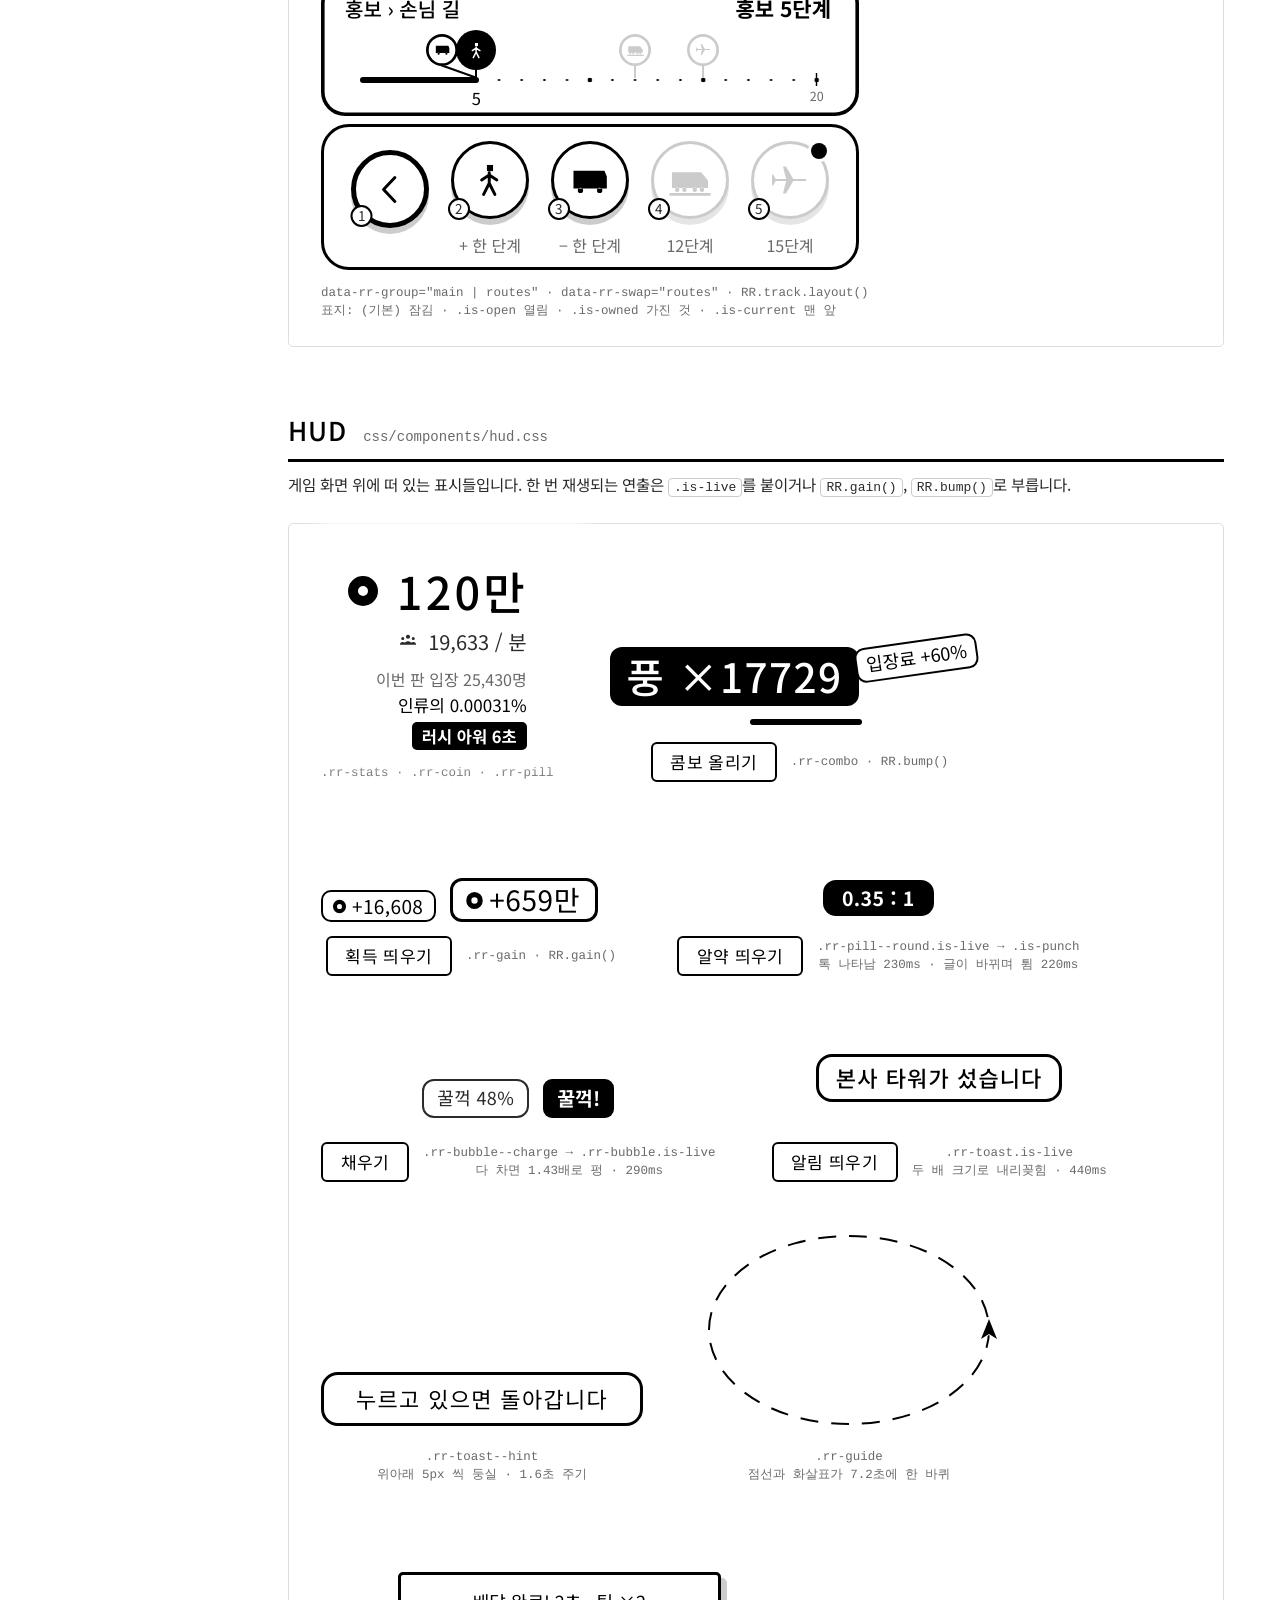
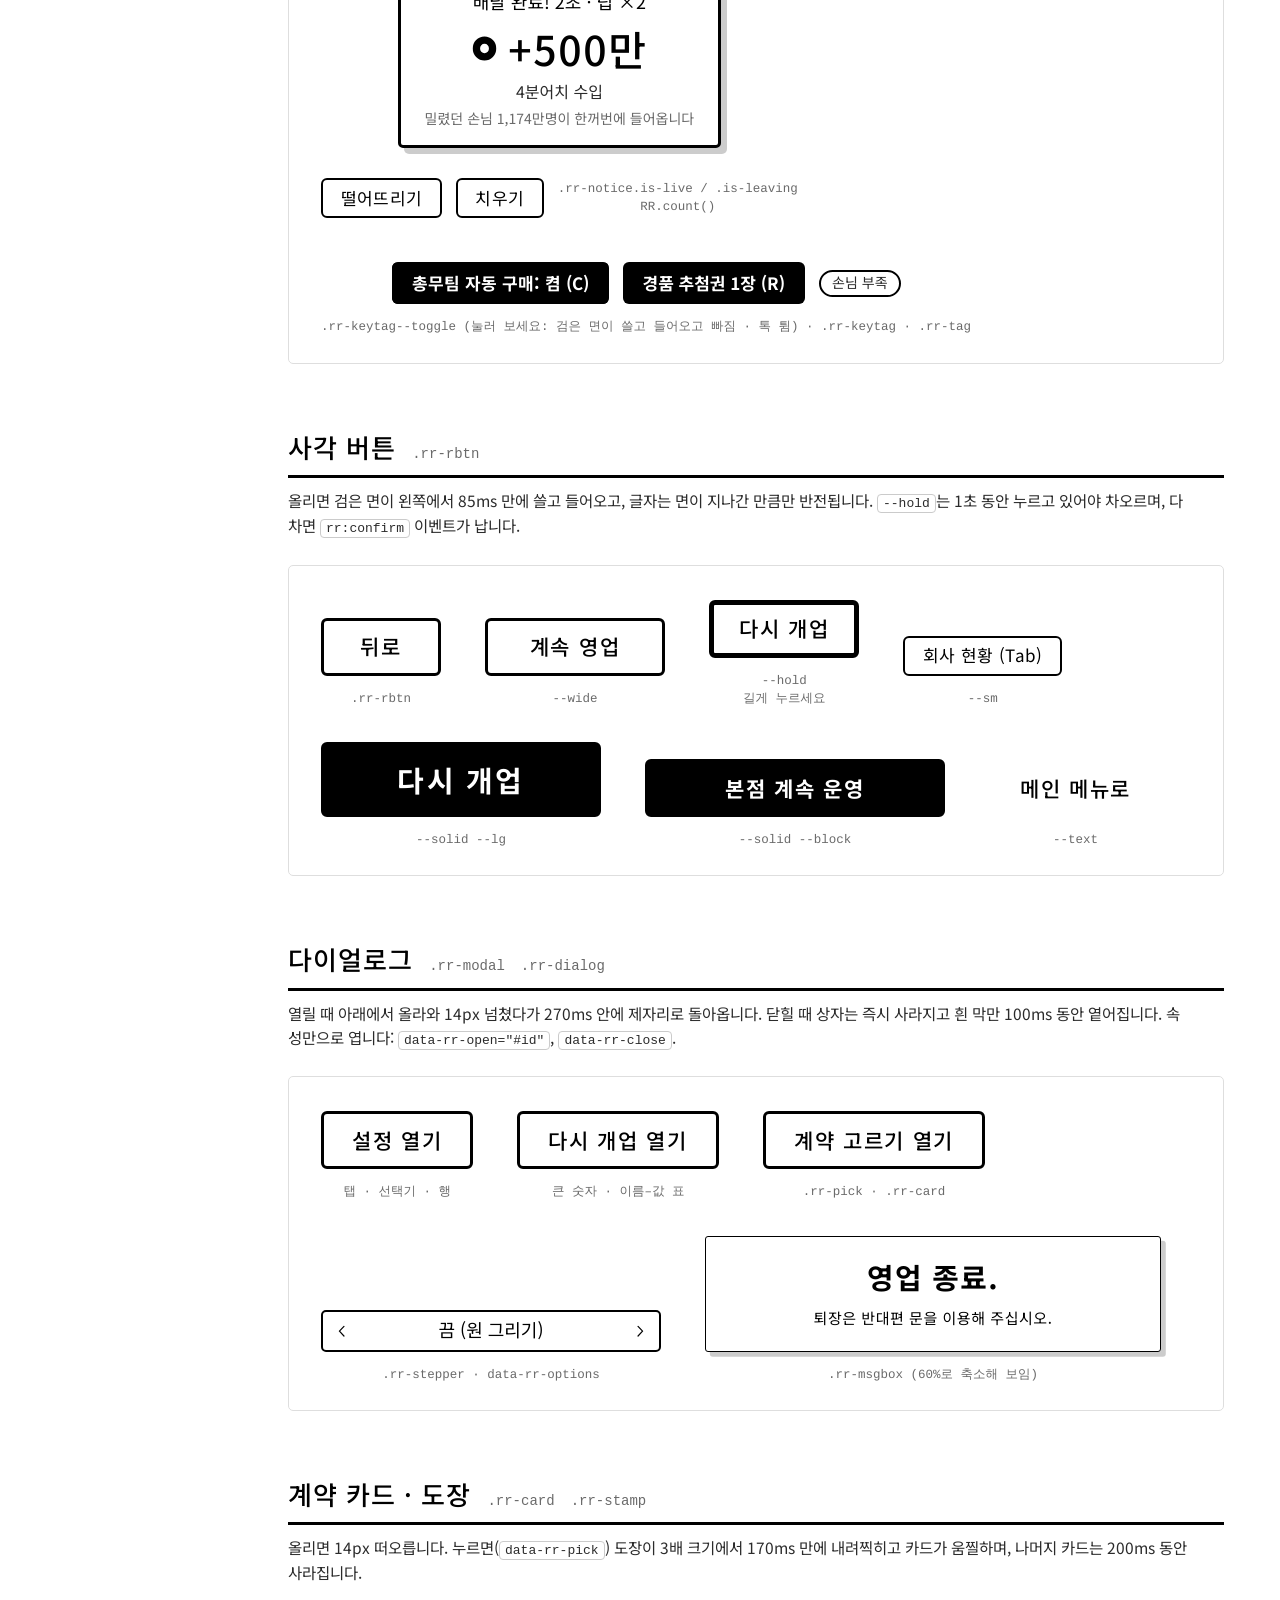
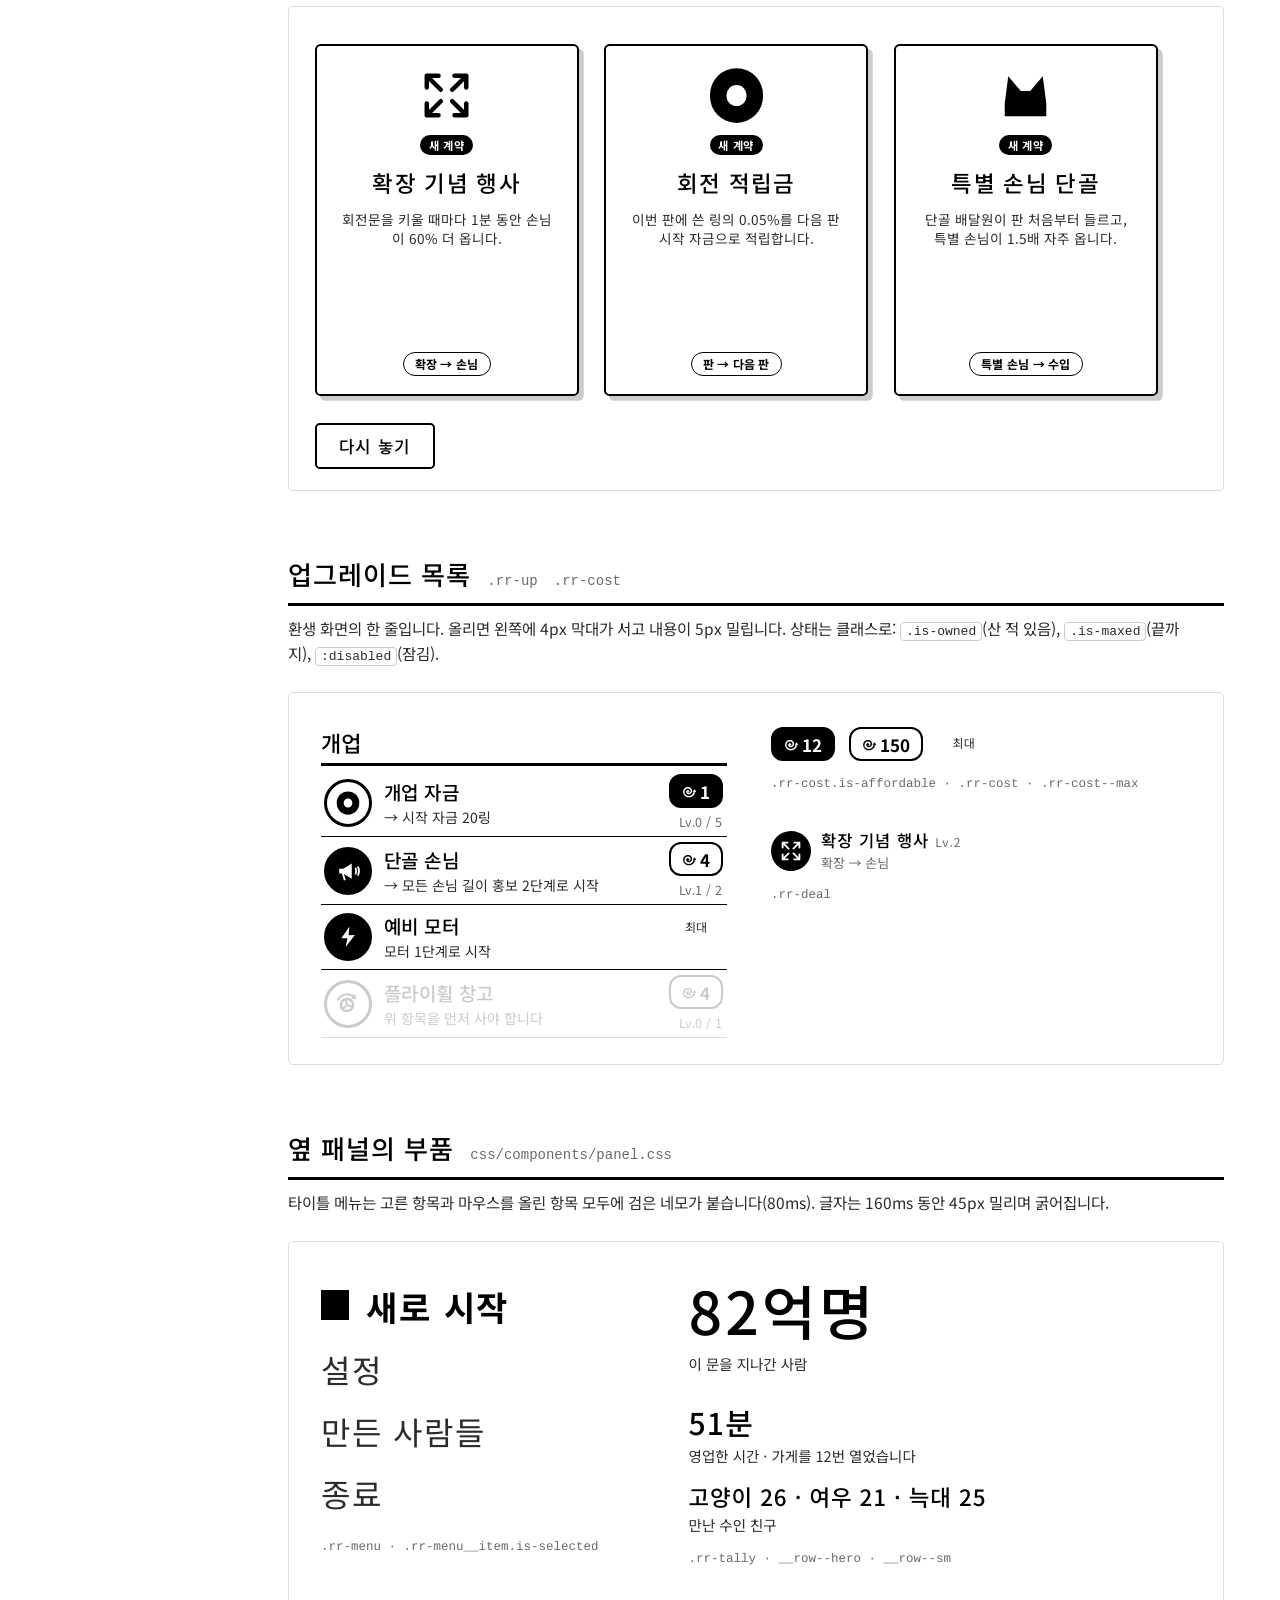
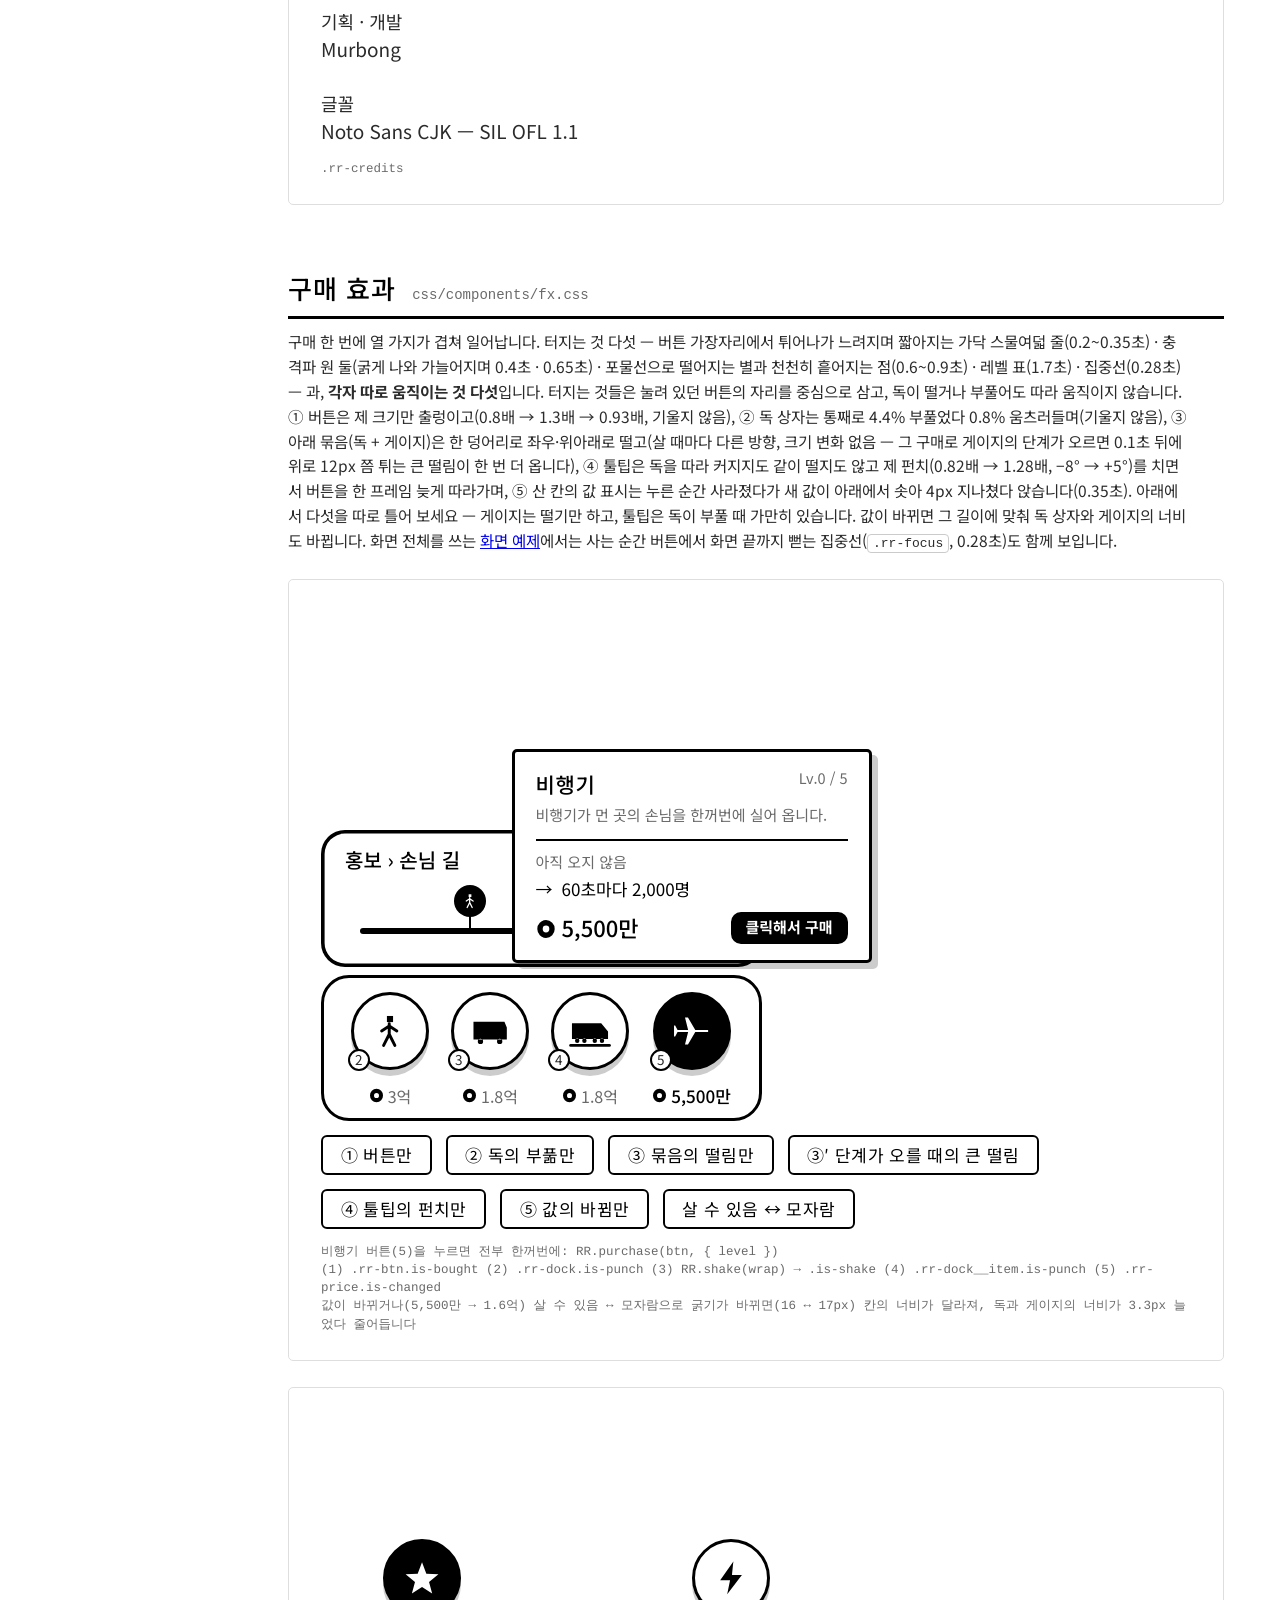
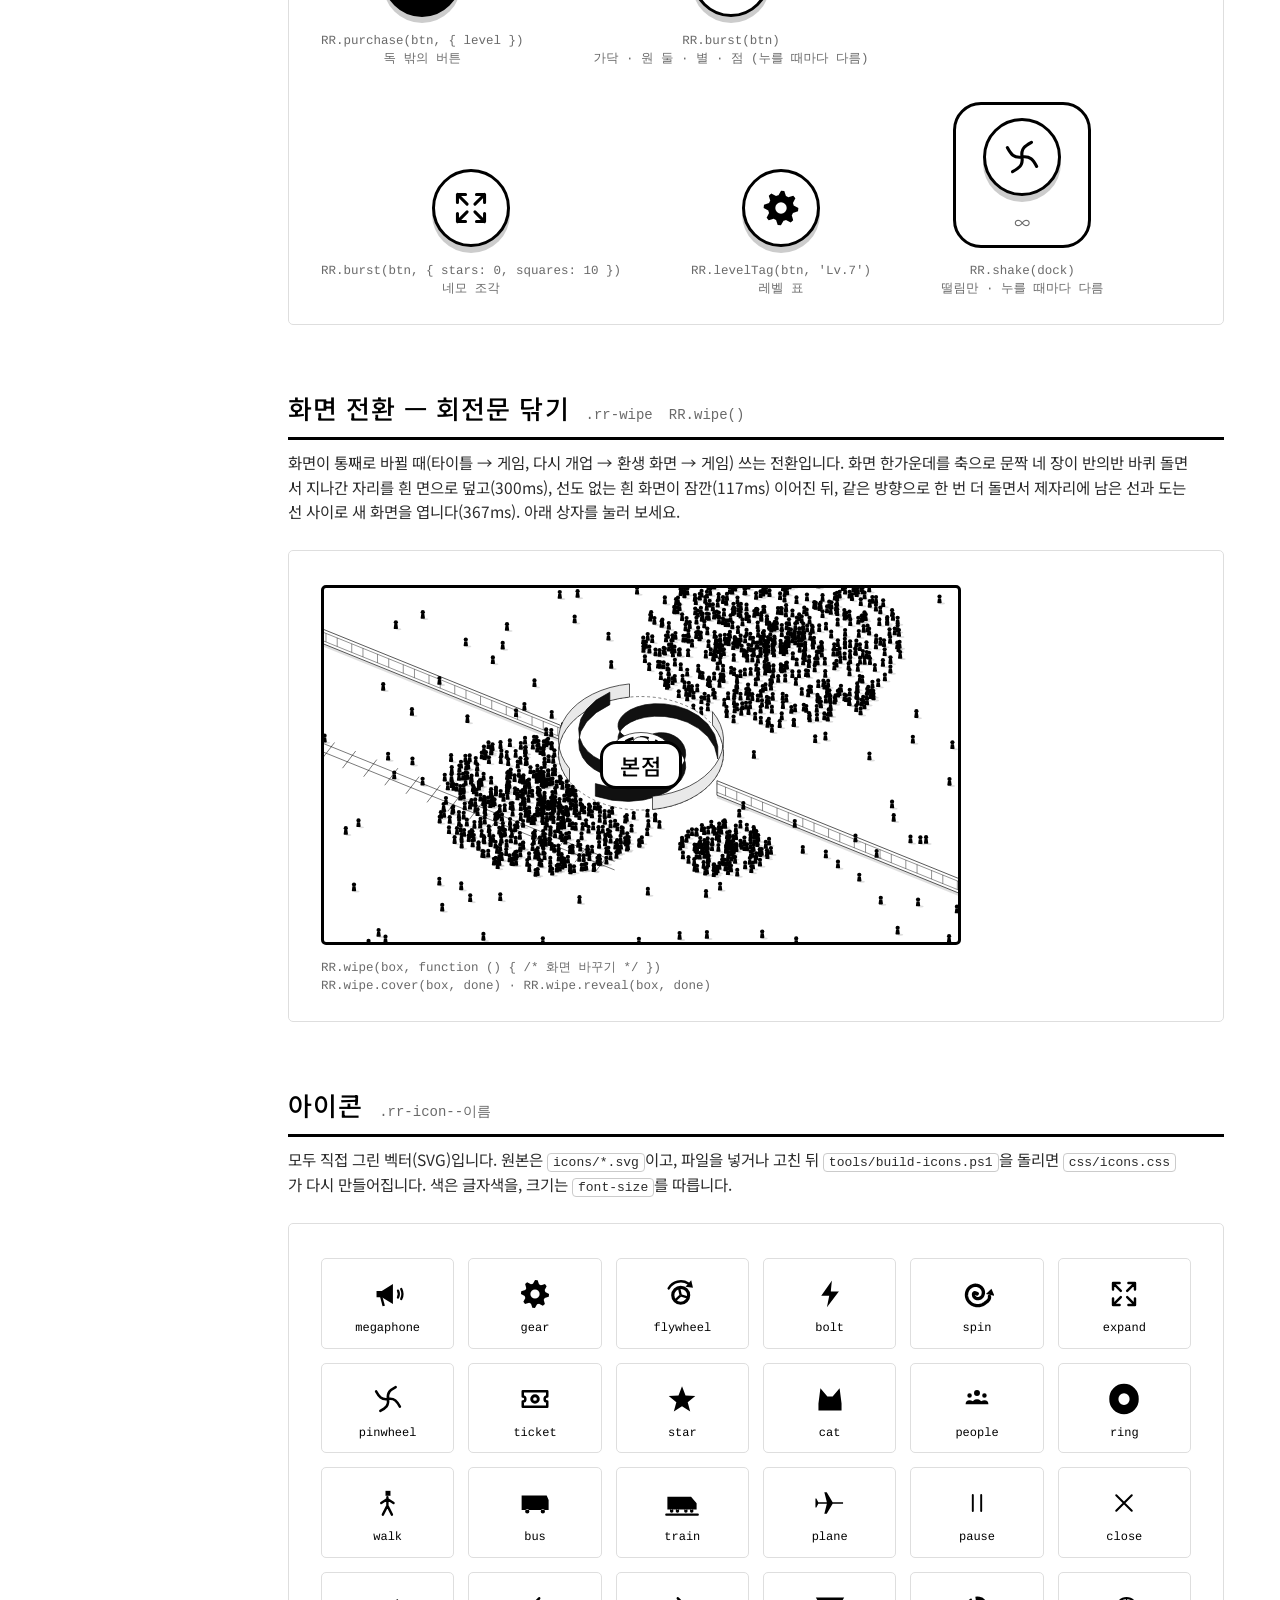
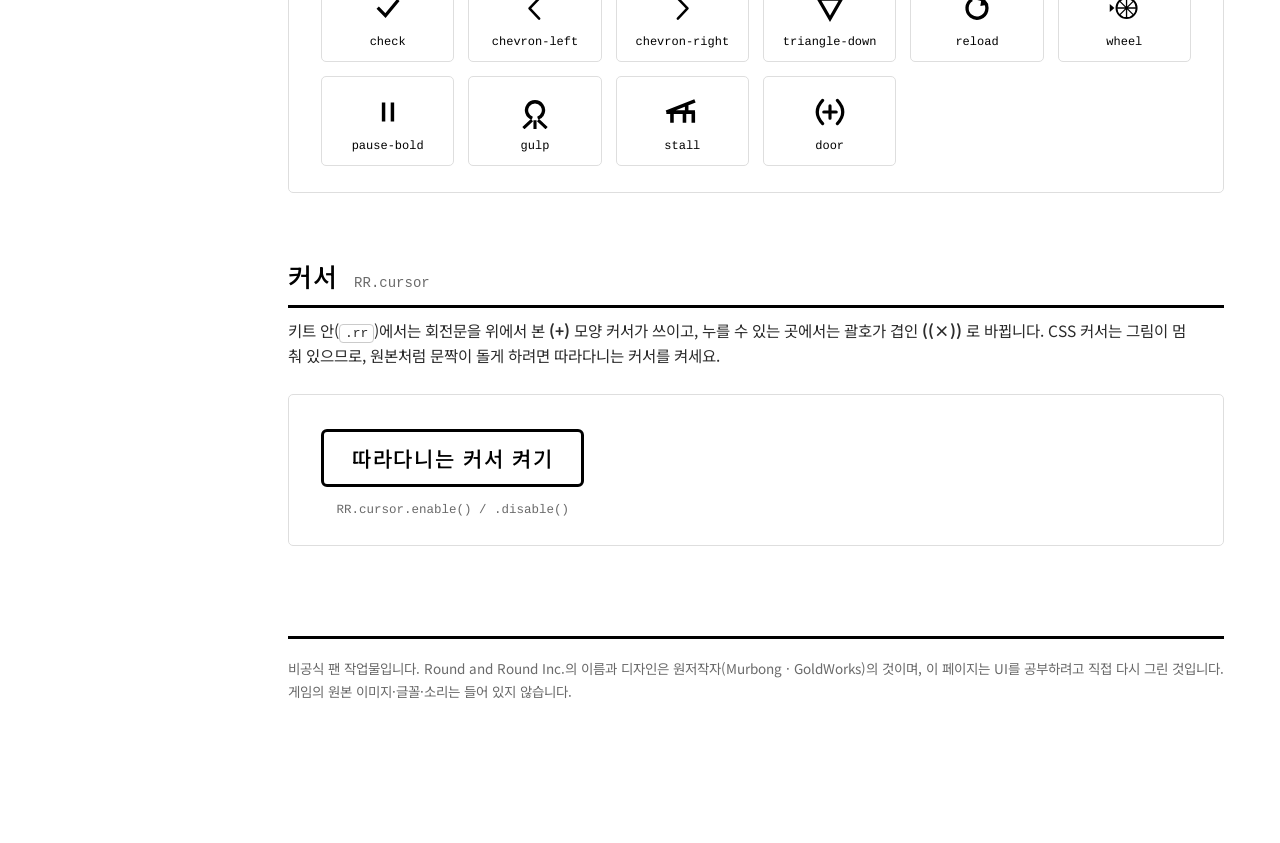
==== commit 5744a4da: "단계가 오르는 구매의 큰 떨림: 게이지가 늘어날 때 아래 묶음이 0.1초 뒤 한 번 더 크게 떪 - 원본의 두 구매(5 → 6단계, 9 → 10단계)에서 잰 궤적 rr-shake-" ====
--- a/index.html
+++ b/index.html
@@ -520,7 +520,7 @@
     <!-- ───────────────────────── 효과 ───────────────────────── -->
     <section class="g-sec" id="fx">
       <h2>구매 효과 <code>css/components/fx.css</code></h2>
-      <p class="g-lead">구매 한 번에 열 가지가 겹쳐 일어납니다. 터지는 것 다섯 — 버튼 가장자리에서 튀어나가 느려지며 짧아지는 가닥 스물여덟 줄(0.2~0.35초) · 충격파 원 둘(굵게 나와 가늘어지며 0.4초 · 0.65초) · 포물선으로 떨어지는 별과 천천히 흩어지는 점(0.6~0.9초) · 레벨 표(1.7초) · 집중선(0.28초) — 과, <b>각자 따로 움직이는 것 다섯</b>입니다. 터지는 것들은 눌려 있던 버튼의 자리를 중심으로 삼고, 독이 떨거나 부풀어도 따라 움직이지 않습니다. ① 버튼은 제 크기만 출렁이고(0.8배 → 1.3배 → 0.93배, 기울지 않음), ② 독 상자는 통째로 4.4% 부풀었다 0.8% 움츠러들며(기울지 않음), ③ 아래 묶음(독 + 게이지)은 한 덩어리로 좌우·위아래로 떨고(살 때마다 다른 방향, 크기 변화 없음), ④ 툴팁은 독을 따라 커지지도 같이 떨지도 않고 제 펀치(0.82배 → 1.28배, −8° → +5°)를 치면서 버튼을 한 프레임 늦게 따라가며, ⑤ 산 칸의 값 표시는 누른 순간 사라졌다가 새 값이 아래에서 솟아 4px 지나쳤다 앉습니다(0.35초). 아래에서 다섯을 따로 틀어 보세요 — 게이지는 떨기만 하고, 툴팁은 독이 부풀 때 가만히 있습니다. 값이 바뀌면 그 길이에 맞춰 독 상자와 게이지의 너비도 바뀝니다. 화면 전체를 쓰는 <a href="#screens">화면 예제</a>에서는 사는 순간 버튼에서 화면 끝까지 뻗는 집중선(<code>.rr-focus</code>, 0.28초)도 함께 보입니다.</p>
+      <p class="g-lead">구매 한 번에 열 가지가 겹쳐 일어납니다. 터지는 것 다섯 — 버튼 가장자리에서 튀어나가 느려지며 짧아지는 가닥 스물여덟 줄(0.2~0.35초) · 충격파 원 둘(굵게 나와 가늘어지며 0.4초 · 0.65초) · 포물선으로 떨어지는 별과 천천히 흩어지는 점(0.6~0.9초) · 레벨 표(1.7초) · 집중선(0.28초) — 과, <b>각자 따로 움직이는 것 다섯</b>입니다. 터지는 것들은 눌려 있던 버튼의 자리를 중심으로 삼고, 독이 떨거나 부풀어도 따라 움직이지 않습니다. ① 버튼은 제 크기만 출렁이고(0.8배 → 1.3배 → 0.93배, 기울지 않음), ② 독 상자는 통째로 4.4% 부풀었다 0.8% 움츠러들며(기울지 않음), ③ 아래 묶음(독 + 게이지)은 한 덩어리로 좌우·위아래로 떨고(살 때마다 다른 방향, 크기 변화 없음 — 그 구매로 게이지의 단계가 오르면 0.1초 뒤에 위로 12px 쯤 튀는 큰 떨림이 한 번 더 옵니다), ④ 툴팁은 독을 따라 커지지도 같이 떨지도 않고 제 펀치(0.82배 → 1.28배, −8° → +5°)를 치면서 버튼을 한 프레임 늦게 따라가며, ⑤ 산 칸의 값 표시는 누른 순간 사라졌다가 새 값이 아래에서 솟아 4px 지나쳤다 앉습니다(0.35초). 아래에서 다섯을 따로 틀어 보세요 — 게이지는 떨기만 하고, 툴팁은 독이 부풀 때 가만히 있습니다. 값이 바뀌면 그 길이에 맞춰 독 상자와 게이지의 너비도 바뀝니다. 화면 전체를 쓰는 <a href="#screens">화면 예제</a>에서는 사는 순간 버튼에서 화면 끝까지 뻗는 집중선(<code>.rr-focus</code>, 0.28초)도 함께 보입니다.</p>
       <div class="g-demo rr" style="padding-top: 250px">
         <div class="g-item g-item--left">
           <div class="rr-dockwrap" id="g-fx-wrap" style="min-width: 438px">
@@ -567,6 +567,7 @@
             <button class="rr-rbtn rr-rbtn--sm" id="g-fx-part-btn"><span class="rr-rbtn__label">① 버튼만</span></button>
             <button class="rr-rbtn rr-rbtn--sm" id="g-fx-part-dock"><span class="rr-rbtn__label">② 독의 부풂만</span></button>
             <button class="rr-rbtn rr-rbtn--sm" id="g-fx-part-shake"><span class="rr-rbtn__label">③ 묶음의 떨림만</span></button>
+            <button class="rr-rbtn rr-rbtn--sm" id="g-fx-part-strong"><span class="rr-rbtn__label">③′ 단계가 오를 때의 큰 떨림</span></button>
             <button class="rr-rbtn rr-rbtn--sm" id="g-fx-part-tip"><span class="rr-rbtn__label">④ 툴팁의 펀치만</span></button>
             <button class="rr-rbtn rr-rbtn--sm" id="g-fx-part-price"><span class="rr-rbtn__label">⑤ 값의 바뀜만</span></button>
             <button class="rr-rbtn rr-rbtn--sm" id="g-fx-part-afford"><span class="rr-rbtn__label">살 수 있음 ↔ 모자람</span></button>
@@ -866,6 +867,7 @@
     $('g-fx-part-btn').addEventListener('click', function () { RR.replay('#g-fx-btn', 'is-bought', 690); });
     $('g-fx-part-dock').addEventListener('click', function () { RR.replay('#g-fx-dock', 'is-punch', 440); });
     $('g-fx-part-shake').addEventListener('click', function () { RR.shake('#g-fx-wrap'); });
+    $('g-fx-part-strong').addEventListener('click', function () { RR.shake('#g-fx-wrap', { strong: true }); });
     $('g-fx-part-tip').addEventListener('click', function () { RR.replay('#g-fx-item', 'is-punch', 600); });
     $('g-fx-part-price').addEventListener('click', function () { RR.replay('#g-fx-price', 'is-changed', 370); });
     // 값 표시가 굵어지면 칸이 넓어집니다: 독 상자와 게이지의 너비가 그만큼 늘었다 줄어듭니다
